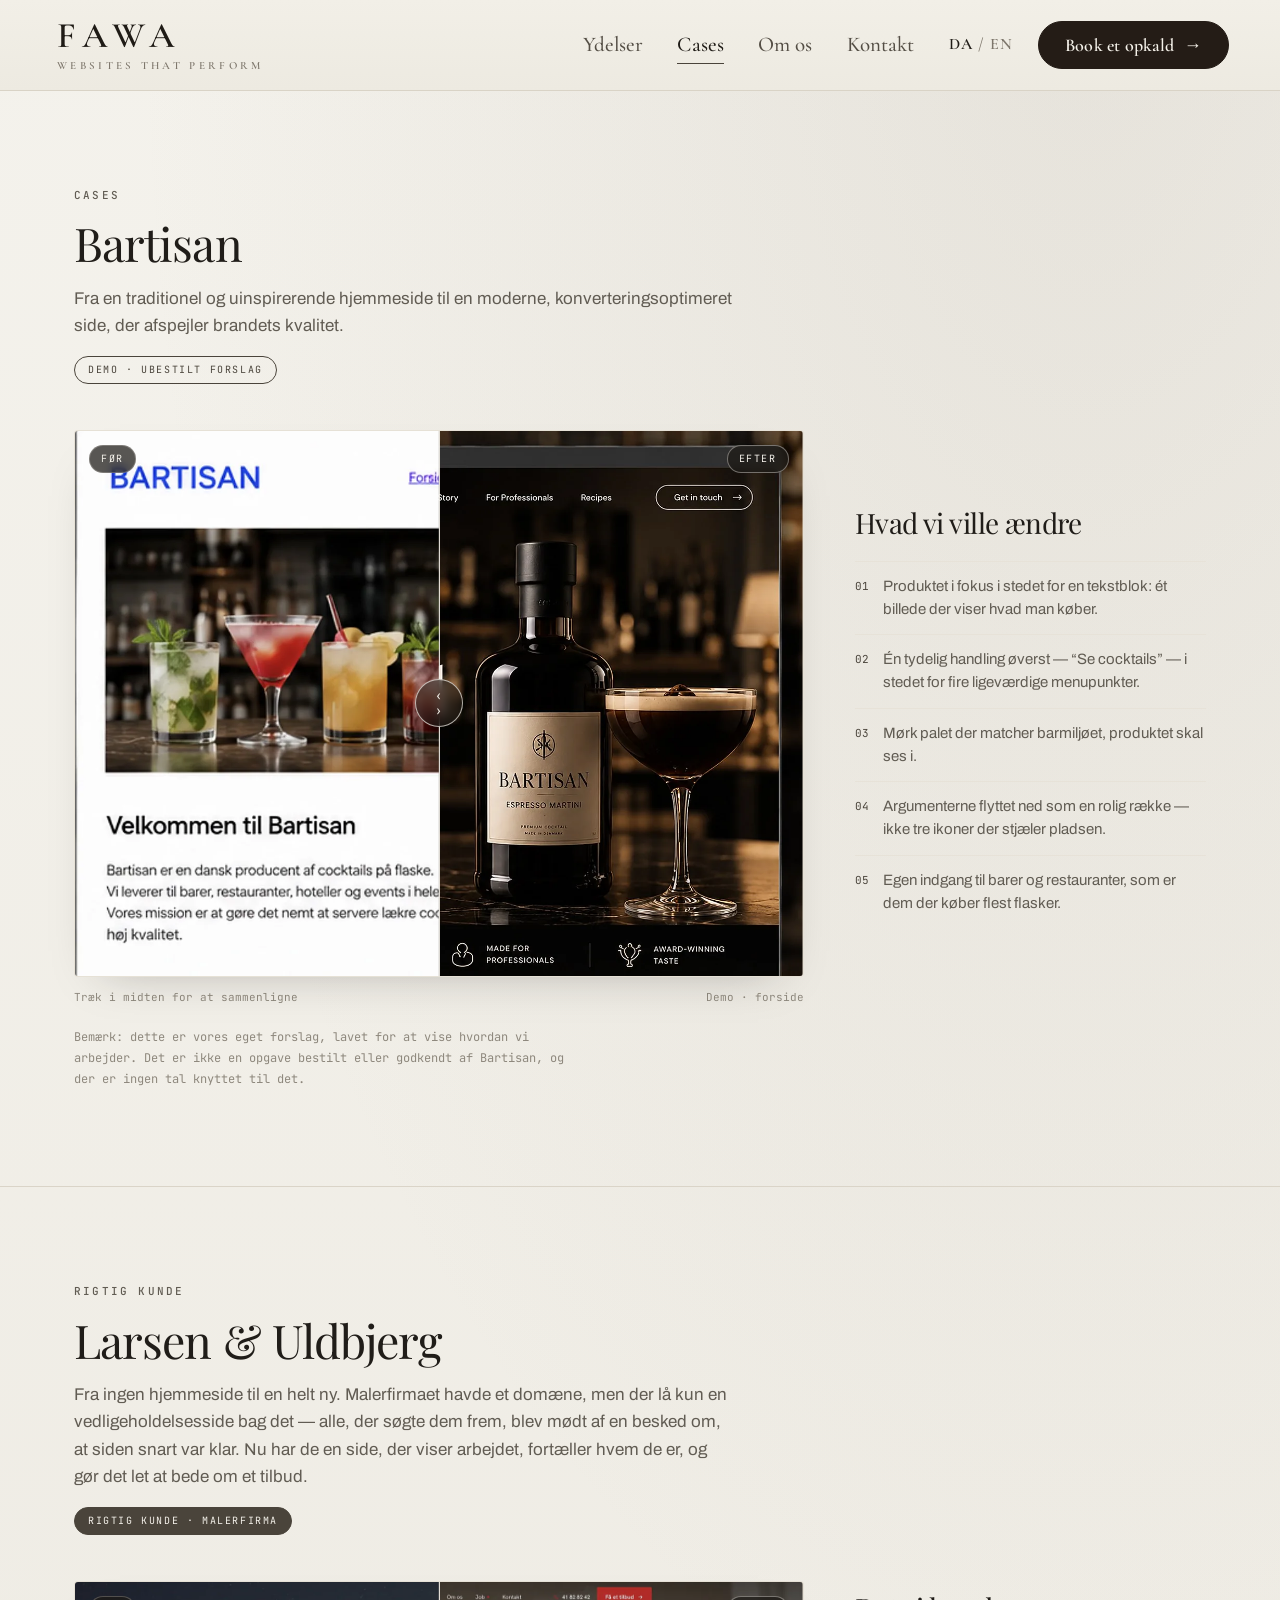
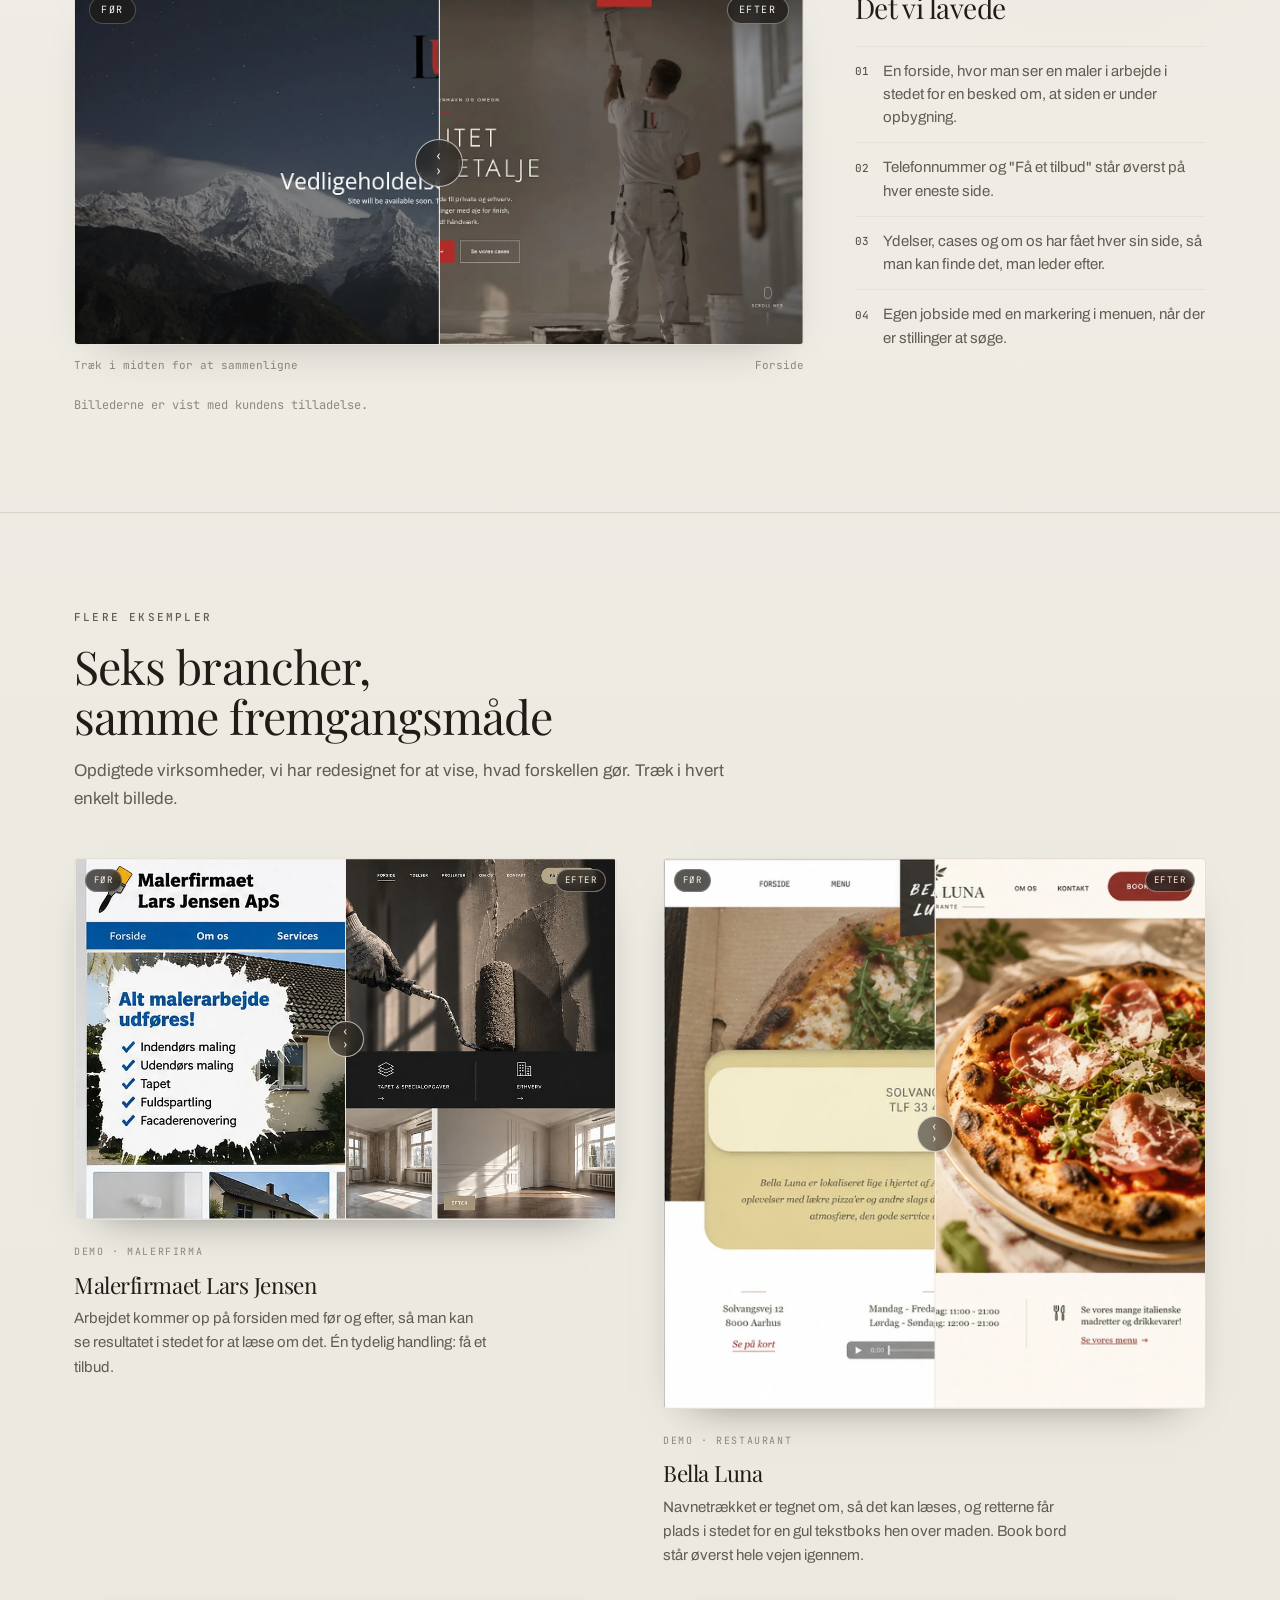
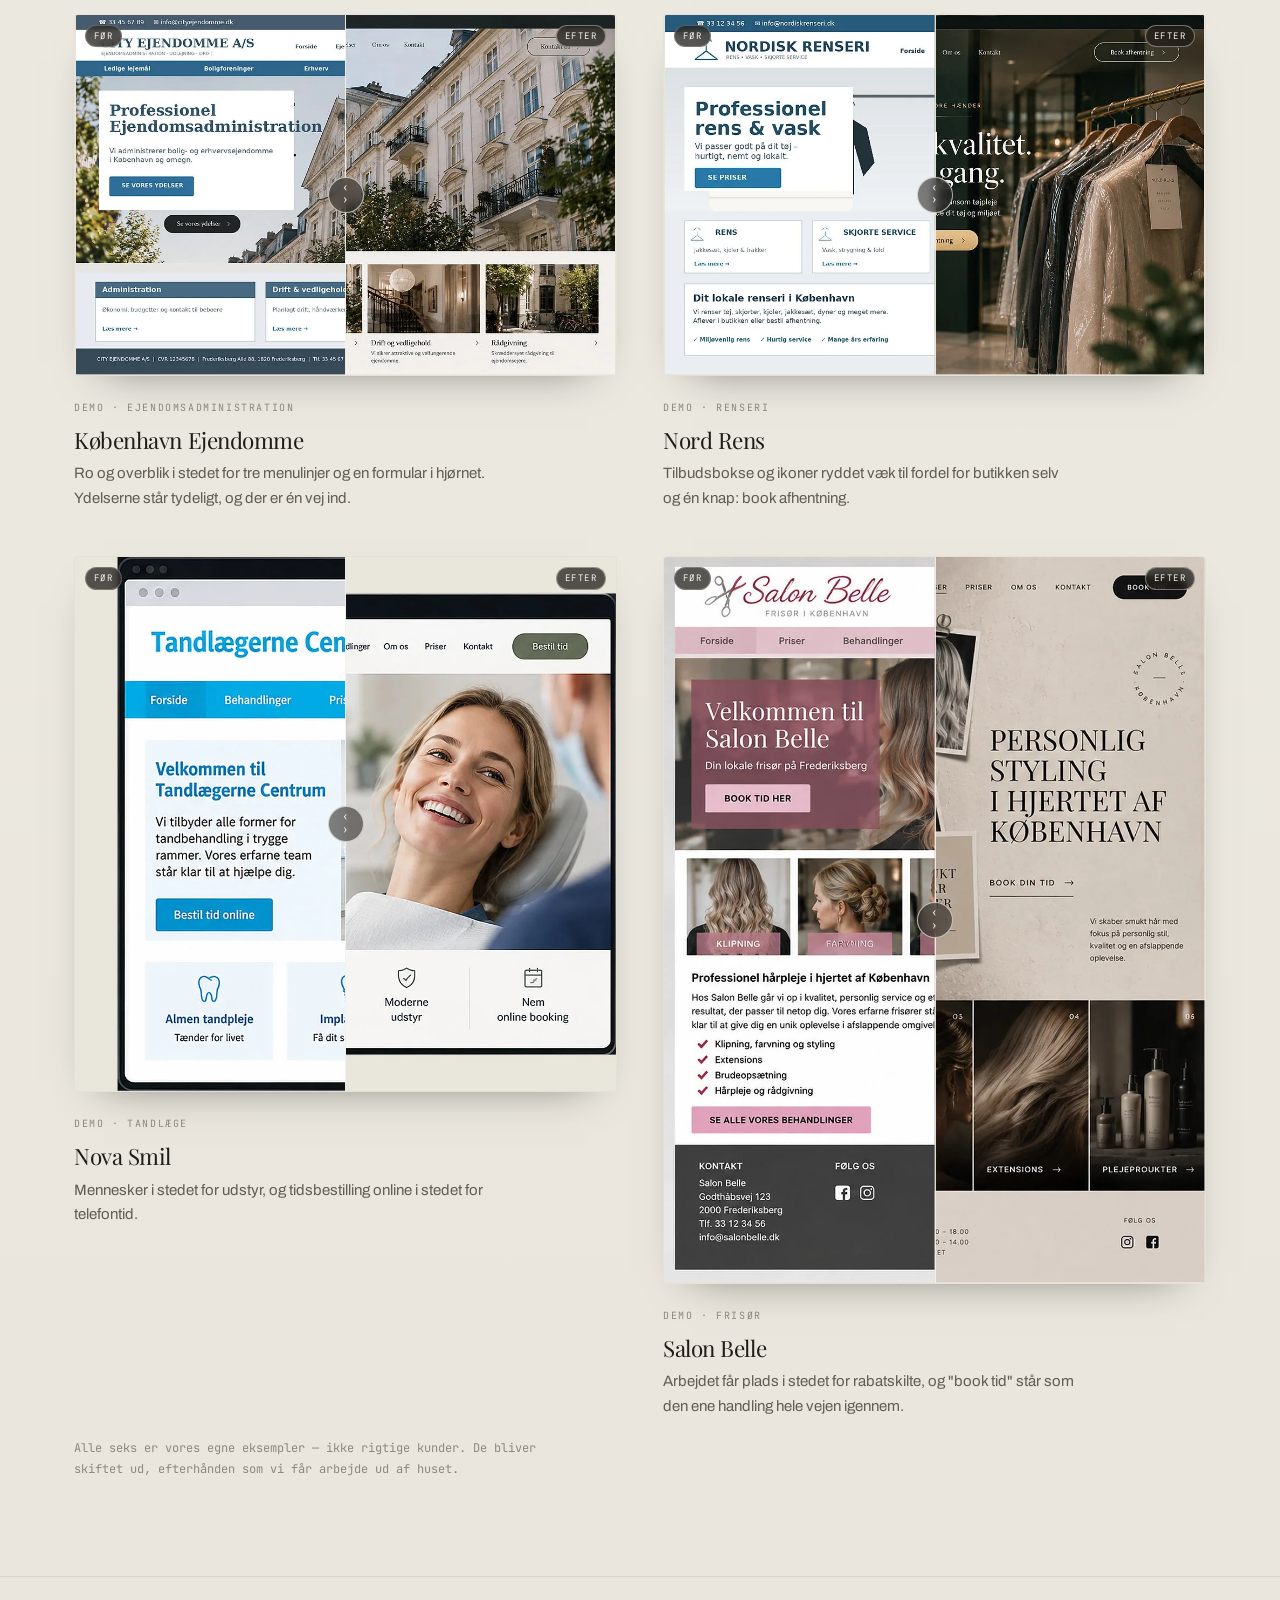
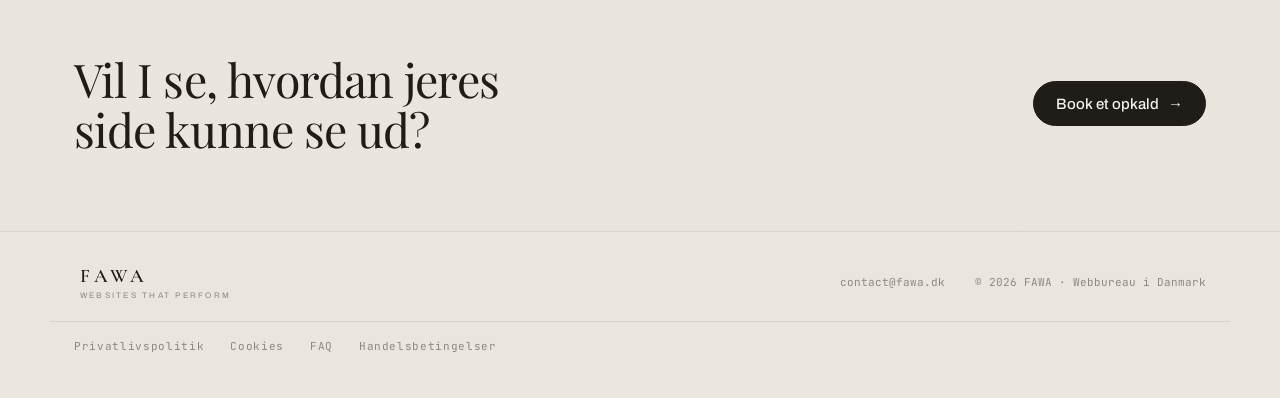
==== cases/index.html @ cb7d5dff "Add files via upload" ====
<!doctype html>
<html lang="da">
<head>
<meta charset="utf-8">
<meta name="viewport" content="width=device-width, initial-scale=1">
<script>
/* Holder soegemaskiner vaek fra alt andet end det rigtige domaene, for eksempel
   GitHubs midlertidige adresse. Slaar sig selv fra paa fawa.dk. */
(function(){
  var h = location.hostname;
  if (h === "fawa.dk" || h === "www.fawa.dk") return;
  var m = document.createElement("meta");
  m.name = "robots";
  m.content = "noindex, nofollow";
  document.head.appendChild(m);
})();
</script>
<title>Cases — FAWA</title>
<meta name="description" content="Før og efter: se hvad en gennemgang gør ved en hjemmeside. Eksempler fra seks brancher, fra forsiden til vejen til kontakt.">
<link rel="canonical" href="https://fawa.dk/cases/">
<meta property="og:type" content="website">
<meta property="og:site_name" content="FAWA">
<meta property="og:locale" content="da_DK">
<meta property="og:locale:alternate" content="en_GB">
<meta property="og:url" content="https://fawa.dk/cases/">
<meta property="og:title" content="Cases — FAWA">
<meta property="og:description" content="Før og efter: se hvad en gennemgang gør ved en hjemmeside. Eksempler fra seks brancher, fra forsiden til vejen til kontakt.">
<meta property="og:image" content="https://fawa.dk/og.jpg">
<meta property="og:image:width" content="1200">
<meta property="og:image:height" content="630">
<meta property="og:image:alt" content="FAWA — hjemmesider der performer">
<meta name="twitter:card" content="summary_large_image">
<meta name="twitter:title" content="Cases — FAWA">
<meta name="twitter:description" content="Før og efter: se hvad en gennemgang gør ved en hjemmeside. Eksempler fra seks brancher, fra forsiden til vejen til kontakt.">
<meta name="twitter:image" content="https://fawa.dk/og.jpg">
<link rel="icon" href="../assets/favicon.svg">
<link rel="preload" as="image" href="../assets/img/hero.webp" fetchpriority="high">
<meta name="theme-color" content="#2E251F">
<link rel="preload" href="../assets/fonts/cormorant-garamond-latin-wght-normal.woff2" as="font" type="font/woff2" crossorigin>
<link rel="preload" href="../assets/fonts/archivo-latin-wght-normal.woff2" as="font" type="font/woff2" crossorigin>
<link rel="stylesheet" href="../assets/fonts.css">
<script>
(function(){
  var h = document.documentElement;
  h.classList.add("fonts-pending");
  function ready(){ h.classList.remove("fonts-pending"); h.classList.add("fonts-ready"); }
  var t = setTimeout(ready, 1500);
  if (document.fonts && document.fonts.ready) {
    document.fonts.ready.then(function(){ clearTimeout(t); ready(); });
  } else { clearTimeout(t); ready(); }
})();
</script>
<style>
/* ============ tokens ============ */
#app{
  --f-display:"Playfair Display",Georgia,"Times New Roman",serif;
  --f-serif:"Bodoni Moda",Didot,"Times New Roman",serif;
  --f-it:"Cormorant Garamond",Georgia,serif;
  --f-ui:"Archivo","Helvetica Neue",Arial,sans-serif;
  --f-mono:"JetBrains Mono",ui-monospace,"SF Mono",Menlo,monospace;
  --maxw:1180px;
  --s0:1.0625rem;
  --s1:1.1875rem;
  --s2:clamp(1.4rem,1.15rem + .8vw,1.75rem);
  --s3:clamp(1.9rem,1.4rem + 2vw,2.9rem);
  --s4:clamp(2.9rem,1.8rem + 5.2vw,5.8rem);
}
#app[data-mode="dark"]{
  --ink:#F8F5F0;
  --ink-2:#C2B8A8;
  --ink-3:#9A9081;
  --line:#4A3E34;
  --line-soft:#372D25;
  --accent:#DED8CB;
  --surface-2:#352A21;
  --btn-bg:#F6F3ED;
  --btn-fg:#26221B;
  --header-bg:#2A211A;
  --shadow:0 34px 80px -44px rgba(0,0,0,.85);
  background:#332A23;
}
#app[data-mode="light"]{
  --ink:#201D19;
  --ink-2:#615C53;
  --ink-3:#8E887D;
  --line:#DAD4C8;
  --line-soft:#E7E2D8;
  --accent:#4A443B;
  --surface-2:#F7F4EE;
  --btn-bg:#201D19;
  --btn-fg:#F4F1EA;
  --header-bg:#F2EFE9;
  --shadow:0 20px 46px -30px rgba(32,29,25,.34);
  background:
    radial-gradient(120% 55% at 85% 0%, rgba(160,150,134,.16), rgba(160,150,134,0) 62%),
    linear-gradient(180deg,#F4F2EC 0%,#EDEAE2 46%,#E9E5DC 100%);
}
/* light island inside the dark front page */
.on-light{
  --ink:#201D19;
  --ink-2:#615C53;
  --ink-3:#8E887D;
  --line:#DAD4C8;
  --line-soft:#E7E2D8;
  --accent:#4A443B;
  --surface-2:#F7F4EE;
  --btn-bg:#201D19;
  --btn-fg:#F4F1EA;
  --shadow:0 20px 46px -30px rgba(32,29,25,.34);
  color:var(--ink);
}

*{box-sizing:border-box}
[hidden]{display:none!important}
body{margin:0;background:#2A211A}
#app{
  color:var(--ink);font-family:var(--f-ui);font-weight:400;font-size:var(--s0);line-height:1.62;
  -webkit-font-smoothing:antialiased;min-height:100vh;
}
h1,h2,h3{font-family:var(--f-display);font-weight:400;line-height:1.08;letter-spacing:-.02em;text-wrap:balance;margin:0}
h4{font-family:var(--f-ui);font-weight:600;margin:0;letter-spacing:-.01em}
p{margin:0}
img{max-width:100%;display:block}
:focus-visible{outline:2px solid var(--accent);outline-offset:3px;border-radius:2px}
.wrap{max-width:var(--maxw);margin-inline:auto;padding-inline:24px}
.eyebrow{font-family:var(--f-mono);font-size:.6875rem;font-weight:500;letter-spacing:.2em;text-transform:uppercase;color:var(--accent)}
.muted{color:var(--ink-2)}

/* ============ header ============ */
header{
  position:sticky;top:0;z-index:60;
  --ink:#1F1B16;--ink-2:#544E45;--ink-3:#7D766B;--line:#D9D3C6;--line-soft:#E4DFD3;--accent:#4A443B;
  --btn-bg:#241C16;--btn-fg:#F4F1E9;
  background:linear-gradient(180deg,#F2EFE7,#EDEAE1);color:var(--ink);
  border-bottom:1px solid var(--line);
}
.hd{display:flex;align-items:center;gap:18px;height:clamp(88px,7vw,112px);max-width:1420px;padding-inline:clamp(24px,4vw,64px)}
.logo{
  display:flex;flex-direction:column;align-items:flex-start;gap:5px;
  margin-right:auto;padding-right:6px;background:none;border:0;color:var(--ink);cursor:pointer;text-align:left;
}
.logo .wm{font-family:var(--f-it);font-weight:600;font-size:2.25rem;letter-spacing:.2em;line-height:1}
header .logo .tg{font-family:var(--f-it);font-weight:600;font-size:.6875rem;letter-spacing:.3em;color:var(--ink-3)}
.logo .tg{font-family:var(--f-ui);font-weight:400;font-size:.5rem;letter-spacing:.28em;text-transform:uppercase;color:var(--ink-3)}
@media (max-width:560px){.logo .wm{font-size:1.25rem;letter-spacing:.28em}.logo .tg{display:none}}
.menu{display:flex;gap:34px;align-items:baseline}
.menu a{text-decoration:none;display:inline-block;line-height:normal}
.menu button,.menu a{
  background:none;border:0;padding:6px 0;cursor:pointer;color:var(--ink-2);
  font-family:var(--f-it);font-size:1.3125rem;font-weight:500;letter-spacing:.005em;
  border-bottom:1px solid transparent;
}
.menu button:hover,.menu a:hover{color:var(--ink)}
.menu button[aria-current="true"],.menu a[aria-current="true"]{color:var(--ink);border-bottom-color:var(--accent)}
.lang{display:flex;align-items:center;font-family:var(--f-it);font-weight:600;font-size:1rem;letter-spacing:.06em;color:var(--ink-3);margin-inline:12px 2px}
.lang button{background:none;border:0;padding:3px 5px;cursor:pointer;color:var(--ink-3);font:inherit;letter-spacing:inherit}
.lang button[aria-pressed="true"]{color:var(--ink)}
.burger{display:none;background:none;border:1px solid var(--line);border-radius:3px;padding:8px 10px;cursor:pointer;color:var(--ink)}
.burger span{display:block;width:16px;height:1px;background:currentColor;margin:3px 0}
@media (max-width:900px){
  .menu{
    display:none;position:absolute;top:100%;left:0;right:0;flex-direction:column;gap:0;
    background:#EFECE4;border-bottom:1px solid var(--line);padding:8px 24px 18px;
  }
  .menu.open{display:flex}
  .menu a{display:block;width:100%}
  .menu button,.menu a{padding:14px 0;border-bottom:1px solid var(--line-soft);text-align:left;font-size:1.375rem}
  .burger{display:block;order:3}
  .hd .btn{display:none}
  .logo{font-size:1.2rem;letter-spacing:.3em}
}

/* ============ buttons ============ */
.btn{
  display:inline-flex;align-items:center;justify-content:center;gap:9px;
  font-family:var(--f-ui);font-size:.9375rem;font-weight:500;
  padding:13px 22px;border-radius:999px;border:1px solid var(--btn-bg);
  background:var(--btn-bg);color:var(--btn-fg);cursor:pointer;
  transition:opacity .18s ease,transform .18s ease;
}
.btn:hover{opacity:.87}
.btn:active{transform:translateY(1px)}
.btn .ar{transition:transform .2s ease}
.btn:hover .ar{transform:translateX(3px)}
.btn-ghost{background:transparent;color:var(--ink);border-color:var(--line)}
.btn-ghost:hover{border-color:var(--ink-3);opacity:1}
.btn-sm{padding:10px 17px;font-size:.8125rem}
header .btn{font-family:var(--f-it);font-weight:600;font-size:1.125rem;letter-spacing:.01em;padding:12px 26px}
.link{
  background:none;border:0;padding:0 0 3px;cursor:pointer;color:var(--ink);
  font-family:var(--f-ui);font-size:.9375rem;font-weight:500;
  display:inline-flex;align-items:center;gap:8px;border-bottom:1px solid var(--accent);
}
.link:hover{color:var(--accent)}

/* ============ pages ============ */
.page{display:none}
.page.active{display:block}
@media (prefers-reduced-motion:no-preference){.page.active{animation:fade .4s ease both}}
@keyframes fade{from{opacity:0;transform:translateY(6px)}to{opacity:1;transform:none}}

.section{padding-block:clamp(56px,7.5vw,100px)}
.section + .section{border-top:1px solid var(--line)}
#page-forside .section + .section{border-top:0}
.sec-head{max-width:660px;margin-bottom:clamp(28px,4vw,46px)}
.sec-head h1,.sec-head h2{font-size:var(--s3);margin-block:14px 16px}
.sec-head p{color:var(--ink-2)}
.sec-head p + p{margin-top:14px}

/* ============ balayage tones (front page) ============ */
.tone-1{background:linear-gradient(180deg,#2E251F 0%,#3A3129 100%)}
.tone-2{background:linear-gradient(180deg,#3A3129 0%,#40362E 100%)}
.tone-3{background:#564A3E;border-top:1px solid #6E6153}
.tone-fade{display:none}
.tone-4{background:#EDEAE2}
.tone-5{background:linear-gradient(180deg,#EDEAE2 0%,#E7E3DA 100%)}

/* ============ hero ============ */
.hero{position:relative;overflow:hidden;padding-block:clamp(56px,8vw,104px) clamp(38px,5vw,60px);min-height:min(86vh,760px);display:flex;align-items:center}
.hero-shot{
  position:absolute;right:0;top:0;bottom:0;width:min(58%,820px);z-index:0;pointer-events:none;
  background-image:none;background-size:cover;background-position:center right;
  -webkit-mask-image:linear-gradient(to right,transparent 0%,#000 46%),linear-gradient(to bottom,#000 62%,transparent 96%);
  -webkit-mask-composite:source-in;
  mask-image:linear-gradient(to right,transparent 0%,#000 46%),linear-gradient(to bottom,#000 62%,transparent 96%);
  mask-composite:intersect;
  animation:shotIn 1.8s cubic-bezier(.22,1,.36,1) .1s both;
}
.hero::after{
  content:"";position:absolute;left:0;right:0;bottom:0;height:34%;z-index:0;pointer-events:none;
  background:linear-gradient(to bottom,rgba(47,37,29,0),rgba(47,37,29,.92) 62%,#2F251D);width:auto;max-width:none;max-height:none;
}
@keyframes shotIn{from{opacity:0;transform:scale(1.05)}to{opacity:1;transform:none}}
@media (max-width:900px){
  .hero-shot{width:100%;opacity:.13;-webkit-mask-image:linear-gradient(to bottom,#000 20%,transparent 88%);mask-image:linear-gradient(to bottom,#000 20%,transparent 88%)}
  .hero{min-height:0}
}
.hero-in{position:relative;z-index:1;width:100%}
.brandmark{
  max-width:min(56%,660px)!important;display:flex;align-items:center;gap:clamp(14px,2.4vw,24px);
  margin-bottom:clamp(30px,4.5vw,52px);flex-wrap:wrap;
}
.bm{
  font-family:var(--f-it);font-weight:600;font-size:clamp(2.8rem,6vw,4.9rem);
  line-height:1;letter-spacing:.2em;padding-right:.2em;color:#FFFDF7;
  text-shadow:0 2px 30px rgba(255,247,230,.12);
}
.bm-rule{flex:1;min-width:40px;height:1px;background:linear-gradient(90deg,rgba(232,222,205,.5),rgba(232,222,205,0))}
.bm-tag{
  font-family:var(--f-ui);font-weight:500;font-size:.6875rem;letter-spacing:.28em;
  text-transform:uppercase;color:var(--ink-3);white-space:nowrap;
}
@media (max-width:900px){
  .brandmark{max-width:100%!important}
}
@media (max-width:700px){
  .bm-rule{display:none}
  .bm-tag{white-space:normal;flex-basis:100%}
  .brandmark{gap:12px}
}
.hero-in > *{max-width:min(52%,620px)}
@media (max-width:900px){.hero-in > *{max-width:100%}}
.hero-foot{
  display:flex!important;max-width:100%!important;align-items:center;justify-content:space-between;gap:28px;flex-wrap:wrap;
  margin-top:clamp(46px,6vw,82px);padding-top:22px;border-top:1px solid var(--line-soft);
}
.scrollhint{display:inline-flex;align-items:center;gap:14px;font-family:var(--f-ui);font-size:.6875rem;letter-spacing:.22em;text-transform:uppercase;color:var(--ink-3)}
.scrollhint i{
  width:34px;height:34px;border:1px solid var(--line);border-radius:50%;display:grid;place-items:center;
  font-style:normal;font-size:.85rem;color:var(--ink-2);
}
@media (prefers-reduced-motion:no-preference){.scrollhint i{animation:nudge 2.6s ease-in-out infinite}}
@keyframes nudge{0%,100%{transform:translateY(0)}50%{transform:translateY(3px)}}
.quote{font-family:var(--f-display);font-style:italic;font-size:.95rem;color:var(--ink-2);border-left:1px solid var(--line);padding-left:20px;max-width:42ch}
@media (max-width:640px){.quote{border-left:0;padding-left:0}}
.hero::before,.hero::after{content:"";position:absolute;pointer-events:none;z-index:0}
.hero::before{
  width:80vw;height:80vw;max-width:980px;max-height:980px;right:-20vw;top:-30vw;
  background:radial-gradient(circle,rgba(255,236,200,.14),rgba(255,236,200,0) 62%);
}
.hero::after{
  width:64vw;height:64vw;max-width:760px;max-height:760px;left:-24vw;bottom:-30vw;
  background:radial-gradient(circle,rgba(255,236,200,.08),rgba(255,236,200,0) 66%);
}
.hero .wrap{position:relative;z-index:1}
.brandmark{display:flex;align-items:center;gap:clamp(14px,3vw,28px);flex-wrap:wrap}
.bm{
  font-family:var(--f-it);font-weight:600;font-size:clamp(3.5rem,12.4vw,8.8rem);
  line-height:1;letter-spacing:.2em;padding-right:.2em;color:#FFFFFF;
}
.bm > span{
  background:none;color:#FFFFFF;-webkit-text-fill-color:#FFFFFF;
}
.bm > span:nth-child(3){margin-left:-.055em}
.logo .wm .kw{font-style:normal;margin-left:-.1em}
.bm-rule{flex:0 0 auto;width:clamp(56px,9vw,150px);height:1px;background:linear-gradient(90deg,rgba(217,210,196,.7),rgba(217,210,196,0))}
.hero .bm{flex:0 0 100%}
.hero .brandmark{row-gap:clamp(10px,1.4vw,18px)}
.hero .tagline{margin:0;font-family:var(--f-ui);font-weight:500;font-size:.6875rem;letter-spacing:.3em;text-transform:uppercase;color:var(--ink-3)}
.hero-grid{display:grid;grid-template-columns:1.25fr .75fr;gap:clamp(30px,6vw,80px);align-items:start}
@media (max-width:900px){.hero-grid{grid-template-columns:1fr;gap:38px;align-items:start}}
.hero h1{text-wrap:normal;font-family:var(--f-it);font-size:clamp(2.7rem,1.8rem + 3.9vw,5.1rem);font-weight:500;line-height:1.02;letter-spacing:-.005em;margin-block:0 26px}
.hero h1 br{display:block}
@media (min-width:700px){.hero h1 .nb{white-space:nowrap}}
.hero-side{margin:0;border-top:1px solid var(--line)}
.hero-side > div{padding-block:15px;border-bottom:1px solid var(--line-soft)}
.hero-side dt{font-family:var(--f-mono);font-size:.625rem;letter-spacing:.18em;text-transform:uppercase;color:var(--ink-3);margin-bottom:6px}
.hero-side dd{margin:0;font-size:.9375rem;color:var(--ink-2)}
.keywords{
  display:flex;flex-wrap:wrap;align-items:center;gap:14px;margin-top:clamp(42px,6vw,74px);
  font-family:var(--f-ui);font-weight:400;font-size:.875rem;color:var(--ink-2);letter-spacing:.01em;
}
.keywords i{font-style:normal;color:var(--ink-3);opacity:.55}
.keywords span:first-child{color:var(--ink);font-weight:500}
.hero h1 i{font-family:inherit;font-style:italic;font-weight:500;color:inherit}
.hero .lede{font-size:1.0625rem;line-height:1.72;color:var(--ink-2)}
.hero-cta{display:flex;flex-wrap:wrap;gap:12px;margin-top:32px}

/* plain-language facts */
.facts{
  display:grid;grid-template-columns:repeat(3,1fr);
  margin-top:clamp(40px,5vw,64px);border-top:1px solid var(--line);
}
.facts > div{padding:26px 26px 4px;border-left:1px solid var(--line);display:flex;flex-direction:column;gap:9px}
.facts > div:first-child{border-left:0;padding-left:0}
.facts h4{font-size:1.15rem}
.facts p{font-size:.9375rem;color:var(--ink-2)}
.facts .k{font-family:var(--f-mono);font-size:.625rem;letter-spacing:.18em;text-transform:uppercase;color:var(--accent)}
@media (max-width:860px){
  .facts{grid-template-columns:1fr}
  .facts > div{border-left:0;border-top:1px solid var(--line-soft);padding:22px 0 0}
  .facts > div:first-child{border-top:0}
}

/* ============ hero med foto ============ */
.hero-photo{min-height:min(92vh,calc(100vw / 1.479));padding-block:clamp(40px,6vw,74px) clamp(30px,4vw,54px);isolation:isolate}
.hero-photo .hero-shot{
  position:absolute;inset:0;width:100%;height:100%;z-index:0;
  background-image:url("../assets/img/hero.webp");
  background-size:cover;background-position:center center;
  -webkit-mask-image:none;mask-image:none;-webkit-mask-composite:source-over;mask-composite:add;
  animation:shotIn 1.9s cubic-bezier(.22,1,.36,1) .05s both;
}
.hero-photo::before,.hero-photo::after{content:"";position:absolute;pointer-events:none;z-index:0;inset:auto;}
.hero-photo::before{
  left:0;top:0;bottom:0;right:0;width:auto;height:auto;max-width:none;max-height:none;
  background:linear-gradient(100deg,rgba(34,26,19,.42) 0%,rgba(34,26,19,.2) 34%,rgba(34,26,19,.04) 58%,rgba(34,26,19,0) 76%);
}
.hero-photo::after{
  display:none;
}
.hero-photo{align-items:stretch}
.hero-photo .hero-in{position:relative;z-index:1;max-width:1420px;padding-inline:clamp(24px,4vw,64px);display:flex;flex-direction:column;flex:1}
.hero-photo .hero-eyebrow{margin-top:clamp(26px,7vh,96px)}
.hero-photo .hero-foot{margin-top:auto;padding-bottom:clamp(2px,1.6vh,22px)}
.hero-photo .hero-in > *{max-width:min(52%,620px)}
@media (max-width:900px){.hero-photo .hero-in > *{max-width:100%}}
.hero-eyebrow{
  margin:0 0 clamp(16px,2vw,24px);font-family:var(--f-ui);font-weight:500;font-size:.6875rem;
  letter-spacing:.34em;text-transform:uppercase;color:rgba(255,252,246,.82);
}
.hero-photo h1{color:#FFFDF8;text-shadow:0 2px 40px rgba(30,23,17,.35)}
.hero-photo .lede{color:rgba(255,252,246,.9);max-width:min(46%,520px)}
@media (max-width:900px){.hero-photo .lede{max-width:100%}}
.hero-photo .btn{--btn-bg:#1E1712;--btn-fg:#F6F2EA;border-color:#1E1712}
.hero-photo .btn-ghost{background:rgba(255,253,248,.06);color:#FFFDF8;border-color:rgba(255,253,248,.55)}
.hero-photo .btn-ghost:hover{border-color:#FFFDF8}
.hero-photo .hero-foot{border-top:0;padding-top:0;align-items:center}
.hero-photo .scrollhint{text-shadow:0 1px 3px rgba(28,21,15,.55),0 2px 22px rgba(28,21,15,.75);color:rgba(255,252,246,.86);flex-direction:row;align-items:center;gap:14px}
.hero-photo .scrollhint i{border-color:rgba(255,252,246,.45);color:rgba(255,252,246,.9)}
.hero-keys{
  text-shadow:0 1px 3px rgba(28,21,15,.55),0 2px 22px rgba(28,21,15,.75);
  margin:0;font-family:var(--f-it);font-weight:500;font-size:clamp(1.05rem,1.6vw,1.375rem);
  letter-spacing:.06em;color:rgba(255,252,246,.92);padding-left:clamp(18px,3vw,38px);
  border-left:1px solid rgba(255,252,246,.4);
}
@media (max-width:760px){
  .hero-photo{min-height:0}
  .hero-photo::before{background:linear-gradient(180deg,rgba(31,24,17,.86) 0%,rgba(31,24,17,.8) 48%,rgba(31,24,17,.84) 100%)}
  .hero-photo .btn-ghost{background:rgba(33,25,18,.42)}
  .hero-photo .hero-shot{background-position:30% 55%}
  .hero-photo .hero-foot{margin-top:40px}
  .hero-photo .hero-eyebrow{margin-top:8px}
  .hero-keys{padding-left:0;border-left:0;border-top:1px solid rgba(255,252,246,.35);padding-top:14px;width:100%}
  .hero-photo .hero-foot{gap:18px}
}

/* ============ intro-sekvens ============ */
@keyframes bmUp{from{opacity:0;transform:translateY(.34em) scale(.985);filter:blur(13px)}to{opacity:1;transform:none;filter:blur(0)}}
@keyframes ruleIn{from{transform:scaleX(0)}to{transform:scaleX(1)}}
@keyframes softIn{from{opacity:0;transform:translateY(16px)}to{opacity:1;transform:none}}
@keyframes wordUp{to{transform:none}}
@keyframes drift{0%,100%{transform:translate3d(0,0,0)}50%{transform:translate3d(-2.5%,2%,0)}}
@keyframes sheen{
  0%{background-position:calc(var(--i) * 33.333%) 50%}
  50%{background-position:calc(var(--i) * 33.333% + 150%) 50%}
  100%{background-position:calc(var(--i) * 33.333%) 50%}
}

.bm > span{display:inline-block;animation:bmUp 1.25s cubic-bezier(.45,.06,.24,1) calc(var(--i) * .17s + .3s) both, sheen 2.2s ease-in-out calc(var(--i) * .12s + 2.3s) 1 both}
.bm-rule{transform-origin:left center;animation:ruleIn 1.2s cubic-bezier(.22,1,.36,1) both;animation-delay:.95s}
.bm-tag{animation:softIn .8s ease both;animation-delay:1.05s}
html.fonts-pending .hero-in{opacity:0}
.hero-in{transition:opacity .25s ease}
html.fonts-ready .hero-eyebrow{animation:softIn .9s ease both;animation-delay:.18s}
html.fonts-ready .hero .lede{animation:softIn .9s ease both;animation-delay:.92s}
html.fonts-ready .hero-cta{animation:softIn .9s ease both;animation-delay:1.08s}
html.fonts-ready .hero-foot{animation:softIn .9s ease both;animation-delay:1.24s}

.hero::before{animation:drift 22s ease-in-out infinite}
.hero::after{animation:drift 28s ease-in-out infinite reverse}

.w{display:inline-block;overflow:hidden;vertical-align:bottom;padding-bottom:.08em;margin-bottom:-.08em}
.w > span{display:inline-block;transform:translateY(118%)}
html.fonts-ready .w > span{animation:wordUp .85s cubic-bezier(.22,1,.36,1) forwards;animation-delay:calc(var(--d) * 1s)}

html.hero-done .w > span,
html.hero-done .hero-eyebrow,
html.hero-done .hero .lede,
html.hero-done .hero-cta,
html.hero-done .hero-foot{animation:none !important;transform:none !important;opacity:1 !important}
html.js-reveal .rv{opacity:0;transform:translateY(20px)}
html.js-reveal .rv.in{opacity:1;transform:none;transition:opacity .9s ease,transform .9s cubic-bezier(.22,1,.36,1);transition-delay:calc(var(--i,0) * .1s)}

@media (prefers-reduced-motion:reduce){
  .bm > span,.bm-rule,.hero .tagline,.facts > div,.hero::before,.hero::after,
  html.fonts-ready .hero-eyebrow,html.fonts-ready .hero .lede,html.fonts-ready .hero-cta,html.fonts-ready .hero-foot{animation:none}
  .bm-rule{transform:scaleX(1)}
  html.fonts-ready .w > span,.w > span{transform:none;animation:none}
  html.js-reveal .rv{opacity:1;transform:none}
}

/* ============ trio ============ */
.trio{
  display:grid;grid-template-columns:repeat(3,1fr);
  max-width:var(--maxw);margin-inline:auto;padding-inline:24px;
  border-block:1px solid var(--line);
}
.trio > div{padding:30px 26px 34px;display:flex;flex-direction:column;gap:12px;border-left:1px solid var(--line)}
.trio > div:first-child{border-left:0;padding-left:0}
.trio h3{font-size:var(--s2)}
.trio p{color:var(--ink-2);font-size:.9875rem}
.trio .n{font-family:var(--f-mono);font-size:.6875rem;color:var(--accent);letter-spacing:.16em}
@media (max-width:860px){
  .trio{grid-template-columns:1fr}
  .trio > div{border-left:0;border-top:1px solid var(--line-soft);padding:26px 0 28px}
  .trio > div:first-child{border-top:0}
}

/* ============ before / after ============ */
.ba{position:relative}
#page-forside .ba{max-width:820px;margin-inline:auto}
.ba-stage{
  position:relative;aspect-ratio:4/3;max-width:100%;overflow:hidden;
  border:1px solid rgba(244,241,234,.14);border-radius:4px;box-shadow:var(--shadow);
  touch-action:pan-y;background:#E3DED3;
}
#app[data-mode="dark"] .ba-stage{background:#3A2F27}
.ba-stage img{position:absolute;inset:0;width:100%;height:100%;object-fit:cover}
.case-card .ba-stage img{object-fit:contain;background:#E9E5DB}
.ba-stage .after-img{clip-path:inset(0 0 0 var(--pos,50%))}
.ba-stage .before-img{clip-path:inset(0 calc(100% - var(--pos,50%)) 0 0)}
.ba-tag{
  position:absolute;top:14px;z-index:3;font-family:var(--f-mono);font-size:.625rem;letter-spacing:.16em;
  text-transform:uppercase;padding:5px 11px;border-radius:999px;
  background:rgba(30,27,23,.74);color:#F4F1EA;border:1px solid rgba(244,241,234,.24);backdrop-filter:blur(4px);
}
.ba-tag.l{left:14px}
.ba-tag.r{right:14px;color:#F4F1EA;border-color:rgba(244,241,234,.4)}
.ba-range{position:absolute;inset:0;width:100%;height:100%;margin:0;opacity:0;cursor:ew-resize;z-index:4;-webkit-appearance:none;appearance:none;background:transparent}
.ba-handle{position:absolute;top:0;bottom:0;left:var(--pos,50%);width:1px;background:rgba(244,241,234,.9);z-index:3;pointer-events:none}
.ba-handle::after{
  content:"";position:absolute;top:50%;left:50%;transform:translate(-50%,-50%);
  width:46px;height:46px;border-radius:50%;background:rgba(30,27,23,.55);
  border:1px solid rgba(244,241,234,.7);backdrop-filter:blur(6px);
}
.ba-handle::before{
  content:"‹ ›";position:absolute;top:50%;left:50%;transform:translate(-50%,-50%);z-index:2;
  font-family:var(--f-ui);font-size:.9rem;color:#F4F1EA;letter-spacing:.06em;line-height:1;
}
.ba-range:focus-visible ~ .ba-handle::after{outline:2px solid var(--accent);outline-offset:3px}
.ba-cap{display:flex;flex-wrap:wrap;justify-content:space-between;gap:10px;margin-top:12px;font-family:var(--f-mono);font-size:.6875rem;color:var(--ink-3)}

.case-split{display:grid;grid-template-columns:1.35fr .65fr;gap:clamp(26px,4vw,52px);align-items:center}
@media (max-width:940px){.case-split{grid-template-columns:1fr}}
.flag{
  display:inline-flex;align-items:center;gap:8px;font-family:var(--f-mono);font-size:.625rem;
  letter-spacing:.16em;text-transform:uppercase;color:var(--accent);
  border:1px solid var(--accent);border-radius:999px;padding:5px 13px;
}
.flag.real{color:#F4F1EA;background:var(--accent);border-color:var(--accent)}
.changes{list-style:none;margin:22px 0 0;padding:0}
.changes li{display:grid;grid-template-columns:auto 1fr;gap:14px;padding-block:13px;border-top:1px solid var(--line-soft);font-size:.9375rem;color:var(--ink-2);line-height:1.55}
.changes .i{font-family:var(--f-mono);font-size:.6875rem;color:var(--accent);padding-top:.3em}

/* ============ pricing ============ */
.tiers{display:grid;grid-template-columns:repeat(3,1fr);gap:18px}
@media (max-width:900px){.tiers{grid-template-columns:1fr}}
.tier{
  background:var(--surface-2);border:1px solid var(--line);border-radius:5px;
  padding:28px 26px 30px;display:flex;flex-direction:column;gap:16px;box-shadow:var(--shadow);
}
.tier.feature{border-color:var(--accent)}
.tier .tag{align-self:flex-start;font-family:var(--f-mono);font-size:.625rem;letter-spacing:.14em;text-transform:uppercase;color:var(--accent);border:1px solid var(--accent);border-radius:999px;padding:3px 11px}
.tier h3{font-size:var(--s2)}
.tier .scope{font-family:var(--f-mono);font-size:.75rem;color:var(--ink-3)}
.price{font-family:var(--f-serif);font-weight:400;font-size:2.5rem;line-height:1;letter-spacing:-.01em;font-variant-numeric:tabular-nums;display:flex;align-items:baseline;gap:9px}
.price span{font-family:var(--f-mono);font-size:.75rem;color:var(--ink-3);letter-spacing:.04em}
.price .pre{text-transform:uppercase;letter-spacing:.14em;font-size:.6875rem}
.price span.num{font-family:inherit;font-size:inherit;color:inherit;letter-spacing:inherit;font-variant-numeric:inherit}
.tier ul{list-style:none;margin:0;padding:0;display:flex;flex-direction:column;gap:10px;font-size:.9375rem;color:var(--ink-2)}
.tier li{display:flex;gap:11px;align-items:flex-start;line-height:1.5}
.tier li::before{content:"";width:5px;height:5px;margin-top:.62em;flex:none;background:var(--accent);border-radius:50%}
.tier .btn{margin-top:auto}
.includes p + p{margin-top:12px}
.tier.wide.klip{margin-top:18px;margin-bottom:0}
.tier.wide .wide-side .klip-price{color:var(--ink);font-size:2.1rem;line-height:1;margin-top:4px;display:flex;align-items:baseline;gap:9px}
.tier.wide .wide-side .klip-price span{color:var(--ink-3);font-family:var(--f-mono);font-size:.75rem;letter-spacing:.04em}
.tier.wide .wide-side .klip-price .pre{text-transform:uppercase;letter-spacing:.14em;font-size:.6875rem}
.tier.wide .wide-side .klip-price span.num{font-family:inherit;font-size:inherit;color:inherit;letter-spacing:inherit}
.tier.wide{display:grid;grid-template-columns:1.3fr .7fr;gap:clamp(20px,3vw,46px);align-items:start;margin-bottom:18px}
.tier.wide > div{display:flex;flex-direction:column;gap:14px}
.tier.wide .wide-side{border-left:1px solid var(--line);padding-left:clamp(18px,2.6vw,34px)}
.tier.wide .wide-side p{color:var(--ink-2);font-size:.9375rem}
.tier.wide .price-note{font-family:var(--f-serif);font-size:1.5rem;color:var(--ink)}
.tier.wide .btn{margin-top:6px;align-self:flex-start}
@media (max-width:820px){.tier.wide{grid-template-columns:1fr}.tier.wide .wide-side{border-left:0;padding-left:0;border-top:1px solid var(--line);padding-top:18px}}
.note{font-family:var(--f-mono);font-size:.75rem;color:var(--ink-3);margin-top:20px;line-height:1.75;max-width:70ch}

/* ============ steps ============ */
.steps{display:grid;grid-template-columns:repeat(4,1fr);border-block:1px solid var(--line)}
.step{padding:26px 24px 30px;display:flex;flex-direction:column;gap:11px;border-left:1px solid var(--line)}
.step:first-child{border-left:0;padding-left:0}
.step .n{font-family:var(--f-mono);font-size:.75rem;color:var(--accent);letter-spacing:.12em}
.step h3{font-size:1.3rem}
.step p{font-size:.9375rem;color:var(--ink-2)}
@media (max-width:940px){
  .steps{grid-template-columns:repeat(2,1fr)}
  .step:nth-child(3){border-left:0;padding-left:0}
  .step:nth-child(n+3){border-top:1px solid var(--line-soft)}
}
@media (max-width:560px){
  .steps{grid-template-columns:1fr}
  .step{border-left:0;padding:24px 0 26px;border-top:1px solid var(--line-soft)}
  .step:first-child{border-top:0}
}

/* ============ mini cards ============ */
.mini{display:grid;grid-template-columns:1fr 1fr;gap:18px;margin-top:26px}
@media (max-width:700px){.mini{grid-template-columns:1fr}}
.mini article{border:1px solid var(--line);border-radius:5px;padding:24px;background:var(--surface-2);display:flex;flex-direction:column;gap:9px;box-shadow:var(--shadow)}
.mini .k{font-family:var(--f-mono);font-size:.6875rem;color:var(--ink-3);letter-spacing:.12em;text-transform:uppercase}
.mini h4{font-size:1.125rem}
.mini p{font-size:.9375rem;color:var(--ink-2)}


/* ---------- demo-cases ---------- */
.cases-grid{display:grid;grid-template-columns:repeat(2,1fr);gap:clamp(30px,3.6vw,52px)}
@media (max-width:820px){.cases-grid{grid-template-columns:1fr}}
.case-card{display:flex;flex-direction:column;gap:16px}
.case-card .ba-stage{box-shadow:0 18px 44px -30px rgba(0,0,0,.6)}
.case-card .ba-tag{top:10px;font-size:.5625rem;padding:3px 8px}
.case-card .ba-tag.l{left:10px}
.case-card .ba-tag.r{right:10px}
.case-card .ba-handle::after{width:34px;height:34px}
.case-card .ba-handle::before{font-size:.8rem}
.case-meta .k{font-family:var(--f-mono);font-size:.625rem;letter-spacing:.16em;text-transform:uppercase;color:var(--ink-3)}
.case-meta h3{font-size:1.4rem;margin-block:9px 9px}
.case-meta p{font-size:.9375rem;color:var(--ink-2);max-width:46ch}
/* ============ people ============ */
.people{display:grid;grid-template-columns:1fr 1fr;gap:clamp(20px,3vw,34px);max-width:620px}
@media (max-width:760px){.people{grid-template-columns:1fr}}
.person{display:block}
.portrait{aspect-ratio:4/5;border:1px solid var(--line);border-radius:5px;background:var(--surface-2);display:grid;place-items:center;overflow:hidden;margin-bottom:18px;box-shadow:var(--shadow)}
.portrait img{width:100%;height:100%;object-fit:cover;display:block}
.portrait span{font-family:var(--f-serif);font-size:1.9rem;letter-spacing:.18em;color:var(--ink-3)}
.avatar{width:64px;height:64px;flex:none;border-radius:50%;border:1px solid var(--line);background:var(--surface-2);color:var(--ink-2);display:grid;place-items:center;font-family:var(--f-serif);font-size:1.15rem;letter-spacing:.08em}
.person h3{font-size:1.35rem}
.person .role{font-family:var(--f-mono);font-size:.6875rem;letter-spacing:.14em;text-transform:uppercase;color:var(--ink-3);margin-block:7px 0}
.person p{font-size:.9375rem;color:var(--ink-2)}
.values{display:grid;grid-template-columns:repeat(3,1fr);border-block:1px solid var(--line);margin-top:32px}
.values > div{padding:26px 24px 28px;display:flex;flex-direction:column;gap:9px;border-left:1px solid var(--line)}
.values > div:first-child{border-left:0;padding-left:0}
.values h4{font-size:1.0625rem}
.values p{font-size:.9375rem;color:var(--ink-2)}
@media (max-width:820px){
  .values{grid-template-columns:1fr}
  .values > div{border-left:0;border-top:1px solid var(--line-soft);padding:24px 0 26px}
  .values > div:first-child{border-top:0}
}

/* ============ contact ============ */
.contact{display:grid;grid-template-columns:.85fr 1.15fr;gap:clamp(28px,4vw,56px);align-items:start}
@media (max-width:900px){.contact{grid-template-columns:1fr}}
.contact-side ul{list-style:none;margin:24px 0 0;padding:0}
.contact-side li{padding-block:13px;border-top:1px solid var(--line-soft);display:flex;gap:14px;font-size:.9375rem;color:var(--ink-2)}
.contact-side li b{font-family:var(--f-mono);font-size:.6875rem;letter-spacing:.12em;text-transform:uppercase;color:var(--ink-3);min-width:84px;padding-top:.3em;font-weight:400}
.contact-side li a{color:inherit;text-decoration:none;border-bottom:1px solid var(--line);transition:border-color .2s,color .2s}
.contact-side li a:hover{color:var(--ink);border-bottom-color:var(--accent)}
.form-err{margin-top:12px;font-size:.875rem;line-height:1.55;color:#8C3B2E;background:#F6E7E2;border:1px solid #E3C7BF;border-radius:3px;padding:12px 14px}
.form-err a{color:inherit;font-weight:500}
#audit-form.sending .btn{opacity:.6;pointer-events:none}
form.audit{background:var(--surface-2);border:1px solid var(--line);border-radius:5px;padding:clamp(22px,3vw,32px);box-shadow:var(--shadow)}
.field{display:flex;flex-direction:column;gap:7px;margin-bottom:16px}
.field label{font-family:var(--f-mono);font-size:.6875rem;letter-spacing:.12em;text-transform:uppercase;color:var(--ink-2)}
.field input,.field textarea{
  font-family:var(--f-ui);font-size:.9375rem;padding:12px 14px;border:1px solid var(--line);
  border-radius:3px;background:#FFFFFF;color:var(--ink);width:100%;
}
.field input::placeholder{color:var(--ink-3)}
.sel{position:relative}
.field select{font-family:var(--f-ui);font-size:.9375rem;padding:12px 38px 12px 14px;border:1px solid var(--line);border-radius:3px;background:#FFFFFF;color:var(--ink);width:100%;appearance:none;-webkit-appearance:none;cursor:pointer}
.sel::after{content:"";position:absolute;right:15px;top:50%;width:7px;height:7px;margin-top:-6px;border-right:1.5px solid var(--ink-2);border-bottom:1.5px solid var(--ink-2);transform:rotate(45deg);pointer-events:none}

.field textarea{resize:vertical;min-height:96px}
.row2{display:grid;grid-template-columns:1fr 1fr;gap:16px}
@media (max-width:540px){.row2{grid-template-columns:1fr}}
.micro{font-family:var(--f-mono);font-size:.6875rem;color:var(--ink-3);margin-top:14px;line-height:1.7}
.done{display:none}
.done h3{font-size:var(--s2);margin-bottom:12px}
.done p{color:var(--ink-2)}
form.audit.sent .fields{display:none}
form.audit.sent .done{display:block}

/* ============ juridiske sider ============ */
.legal{max-width:790px}
.legal h1{font-size:var(--s3);margin-block:16px 18px}
.legal .lede-sm{color:var(--ink-2);font-size:var(--s1);line-height:1.62;max-width:66ch;margin-bottom:22px}
.legal h2{font-family:var(--f-ui);font-weight:600;font-size:1.0625rem;letter-spacing:-.01em;line-height:1.35;margin-block:42px 14px;padding-top:24px;border-top:1px solid var(--line)}
.legal p{color:var(--ink-2);margin-bottom:14px;max-width:72ch}
.legal ul{list-style:none;margin:0 0 18px;padding:0}
.legal ul li{color:var(--ink-2);position:relative;padding-left:20px;margin-bottom:9px;max-width:70ch}
.legal ul li::before{content:"";position:absolute;left:2px;top:.72em;width:5px;height:5px;border-radius:50%;background:var(--accent)}
.legal a{color:var(--ink);text-decoration:underline;text-underline-offset:3px}
.legal .callout{border-left:2px solid var(--accent);padding:2px 0 2px 16px;margin:18px 0 20px;color:var(--ink)}
.legal-meta{display:grid;grid-template-columns:minmax(160px,auto) 1fr;margin:26px 0 8px;border-top:1px solid var(--line)}
.legal-meta dt{font-family:var(--f-mono);font-size:.6875rem;letter-spacing:.12em;text-transform:uppercase;color:var(--ink-3);padding:13px 0;border-bottom:1px solid var(--line)}
.legal-meta dd{margin:0;padding:13px 0;border-bottom:1px solid var(--line);color:var(--ink)}
.legal-note{border:1px solid var(--line);border-radius:3px;padding:12px 14px;margin-bottom:20px;color:var(--ink-2)}
.legal-note:empty{display:none}
.legal-meta + h2{border-top:0;padding-top:0;margin-top:36px}
.ctable-wrap{overflow-x:auto;margin:6px 0 20px;border:1px solid var(--line);border-radius:3px}
.ctable{border-collapse:collapse;width:100%;min-width:620px;font-size:.875rem}
.ctable th{font-family:var(--f-mono);font-size:.625rem;font-weight:500;letter-spacing:.14em;text-transform:uppercase;color:var(--ink-3);text-align:left;padding:12px 14px;border-bottom:1px solid var(--line);white-space:nowrap}
.ctable td{padding:12px 14px;border-bottom:1px solid var(--line);color:var(--ink-2);vertical-align:top}
.ctable tr:last-child td{border-bottom:0}
.ctable td:first-child{color:var(--ink);white-space:nowrap}
.ctable td.mono{font-family:var(--f-mono);font-size:.8125rem;color:var(--ink);white-space:nowrap}

mark.todo{background:#EFE0C4;color:#5A431C;padding:2px 7px;border-radius:2px;font-family:var(--f-mono);font-size:.75rem;letter-spacing:.04em;line-height:1.9;white-space:nowrap}
.legal-foot{margin-top:46px;padding-top:24px;border-top:1px solid var(--line)}
@media (max-width:560px){.legal-meta{grid-template-columns:1fr}.legal-meta dt{padding-bottom:0;border-bottom:0}}

/* ============ faq ============ */
.faq{counter-reset:q}
.faq-group{margin-top:clamp(40px,5vw,64px)}
.faq-num{font-family:var(--f-mono);font-size:.6875rem;letter-spacing:.2em;color:var(--ink-3);margin-bottom:10px}
.faq-group h2{border-top:0;padding-top:0;margin-block:0 8px;font-family:var(--f-display);font-weight:400;font-size:var(--s2);letter-spacing:-.02em}
.faq-sub{color:var(--ink-3);margin-bottom:18px;font-size:.9375rem}
.faq-list{border-top:1px solid var(--line)}
.faq details{border-bottom:1px solid var(--line)}
.faq summary{
  list-style:none;cursor:pointer;display:block;position:relative;
  padding:18px 54px 18px 46px;font-weight:500;color:var(--ink);font-size:1rem;line-height:1.45;
  transition:color .2s ease;
}
.faq summary::-webkit-details-marker{display:none}
.faq summary::before{
  counter-increment:q;content:counter(q,decimal-leading-zero);
  position:absolute;left:0;top:20px;font-family:var(--f-mono);font-size:.6875rem;color:var(--ink-3);letter-spacing:.06em;
}
.faq summary::after{
  content:"";position:absolute;right:16px;top:24px;width:8px;height:8px;
  border-right:1.5px solid var(--ink-3);border-bottom:1.5px solid var(--ink-3);
  transform:rotate(45deg);transition:transform .25s ease,border-color .2s ease;
}
.faq details[open] summary::after{transform:rotate(-135deg);border-color:var(--ink)}
.faq summary:hover{color:var(--accent)}
.faq summary:focus-visible{outline:2px solid var(--accent);outline-offset:3px}
.faq .faq-a{padding:0 54px 20px 46px}
.faq .faq-a p{color:var(--ink-2);margin:0;max-width:68ch}
@media (prefers-reduced-motion:no-preference){.faq details[open] .faq-a{animation:faqIn .32s ease both}}
@keyframes faqIn{from{opacity:0;transform:translateY(-4px)}to{opacity:1;transform:none}}
.faq-cta{margin-top:clamp(44px,5vw,66px);padding:clamp(24px,3vw,34px);border:1px solid var(--line);border-radius:4px;background:rgba(255,255,255,.4)}
.faq-cta h3{font-size:var(--s2);margin-bottom:10px}
.faq-cta p{color:var(--ink-2);margin-bottom:18px;max-width:58ch}
@media (max-width:560px){.faq summary{padding:16px 40px 16px 38px}.faq .faq-a{padding:0 12px 18px 38px}}

/* ============ cta band + footer ============ */
.band{padding-block:clamp(48px,6vw,84px)}
.section + .band{border-top:1px solid var(--line)}
#page-forside .band{border-top:0}
.band-in{display:flex;flex-wrap:wrap;gap:26px;align-items:center;justify-content:space-between}
.band h2{font-size:var(--s3);max-width:18ch}
footer{
  --ink:#201D19;--ink-2:#615C53;--ink-3:#8E887D;--line:#DAD4C8;--accent:#4A443B;
  background:#EAE6DE;color:var(--ink);border-top:1px solid var(--line);padding-block:34px 42px;
}
.foot{display:flex;flex-wrap:wrap;gap:16px 30px;align-items:center}
.foot .logo{margin-right:auto;color:var(--ink)}
.foot .logo .wm{font-size:1.2rem}
.foot small{font-family:var(--f-mono);font-size:.6875rem;color:var(--ink-3)}
.foot-links{display:flex;flex-wrap:wrap;gap:10px 26px;margin-top:20px;padding-top:16px;border-top:1px solid var(--line)}
.foot-links a{font-family:var(--f-mono);font-size:.6875rem;letter-spacing:.06em;color:var(--ink-3);text-decoration:none}
.foot-links a:hover{color:var(--ink);text-decoration:underline;text-underline-offset:3px}

</style>
<script>window.__PAGE__="cases";window.__META__={"forside": {"da": ["FAWA — Hjemmesider der performer", "FAWA optimerer eksisterende hjemmesider, så de bliver hurtigere, tydeligere og konverterer bedre. Design, struktur og tekst med udgangspunkt i, hvad der skaber kunder."], "en": ["FAWA — Websites that perform", "FAWA optimises existing websites so they load faster, read clearer and convert better. Design, structure and copy built around what actually brings in customers."]}, "ydelser": {"da": ["Ydelser og priser — FAWA", "Fast pris, aftalt inden vi går i gang. Vi optimerer den hjemmeside, I har — prisen afhænger alene af, hvor mange sider siden har. Fra 4.995 kr."], "en": ["Services and prices — FAWA", "A fixed price, agreed before we start. We optimise the website you already have — the price depends only on how many pages it has. From 4,995 DKK."]}, "cases": {"da": ["Cases — FAWA", "Før og efter: se hvad en gennemgang gør ved en hjemmeside. Eksempler fra seks brancher, fra forsiden til vejen til kontakt."], "en": ["Cases — FAWA", "Before and after: see what a review does to a website. Examples from six industries, from the front page to the path to contact."]}, "om": {"da": ["Om FAWA — to faste ansigter fra start til levering", "FAWA er et dansk webbureau drevet af Melissa og Sofia. Ingen projektledere eller underleverandører — I taler med de samme to mennesker hele vejen."], "en": ["About FAWA — two people, start to delivery", "FAWA is a Danish web studio run by Melissa and Sofia. No project managers or subcontractors — you talk to the same two people throughout."]}, "kontakt": {"da": ["Kontakt FAWA", "Skriv til os, så finder vi et tidspunkt til et kort opkald. Vi kigger på jeres side inden, så vi har noget konkret at tale om — og I forpligter jer ikke til noget."], "en": ["Contact FAWA", "Write to us and we'll find a time for a short call. We look at your site beforehand, so we have something concrete to talk about — and you commit to nothing."]}, "privatliv": {"da": ["Privatlivspolitik — FAWA", "Sådan indsamler, bruger, opbevarer og beskytter FAWA personoplysninger på fawa.dk."], "en": ["Privacy policy — FAWA", "How FAWA collects, uses, stores and protects personal data on fawa.dk."]}, "cookies": {"da": ["Cookiepolitik — FAWA", "fawa.dk sætter ingen cookies og bruger hverken statistik eller markedsføring. Se den fulde oversigt over lagring på siden."], "en": ["Cookie policy — FAWA", "fawa.dk sets no cookies and uses neither analytics nor marketing. See the full overview of storage on the site."]}, "faq": {"da": ["Ofte stillede spørgsmål — FAWA", "Svar på de spørgsmål, virksomheder typisk har om optimering og redesign af deres eksisterende hjemmeside."], "en": ["Frequently asked questions — FAWA", "Answers to the questions companies usually have about optimising and redesigning an existing website."]}, "vilkaar": {"da": ["Handelsbetingelser — FAWA", "FAWAs handelsbetingelser for erhvervskunder om optimering og redesign af eksisterende hjemmesider."], "en": ["Terms of business — FAWA", "FAWA's terms of business for business customers on optimising and redesigning existing websites."]}};</script>
</head>
<body>
<div id="app" data-mode="dark">

<header>
  <div class="wrap hd">
    <button class="logo" data-go="forside" aria-label="FAWA — forside"><span class="wm">FA<i class="kw">W</i>A</span><span class="tg" data-i18n="brand.tag">Websites that perform</span></button>
    <nav class="menu" id="menu">
      <a href="../ydelser/" data-go="ydelser" data-i18n="n.services">Ydelser</a>
      <a href="../cases/" data-go="cases" data-i18n="n.cases">Cases</a>
      <a href="../om/" data-go="om" data-i18n="n.about">Om os</a>
      <a href="../kontakt/" data-go="kontakt" data-i18n="n.contact">Kontakt</a>
    </nav>
    <div class="lang">
      <button id="lang-da" type="button" aria-pressed="true">DA</button>/<button id="lang-en" type="button" aria-pressed="false">EN</button>
    </div>
    <button class="btn btn-sm" data-go="kontakt"><span data-i18n="cta.free">Book et opkald</span> <span class="ar">→</span></button>
    <button class="burger" id="burger" aria-label="Menu" aria-expanded="false"><span></span><span></span><span></span></button>
  </div>
</header>

<main>

<!-- ============================ FORSIDE ============================ -->
<div class="page active" id="page-forside">

  <section class="hero tone-1 hero-photo">
    <div class="hero-shot" aria-hidden="true"></div>
    <div class="wrap hero-in">
      <p class="hero-eyebrow" data-i18n="brand.tag">Websites that perform</p>
      <h1 data-i18n="h.h1">Hjemmesider<br><span class="nb">der <i>performer</i></span></h1>
      <p class="lede" data-i18n="h.lede">Vi hjælper virksomheder med at optimere deres hjemmesider og omsætte besøgende til kunder — gennem skarpere budskaber, kompromisløst design og en tydelig vej til kontakt.</p>
      <div class="hero-cta">
        <button class="btn" data-go="kontakt"><span data-i18n="cta.free">Book et opkald</span> <span class="ar">→</span></button>
        <button class="btn btn-ghost" data-go="cases" data-i18n="h.seecases">Se vores arbejde</button>
      </div>
      <div class="hero-foot">
        <span class="scrollhint"><i>↓</i> <span data-i18n="h.scroll">Scroll for at udforske</span></span>
        <p class="hero-keys" data-i18n="h.tagline">Strategi · Design · Optimering</p>
      </div>
    </div>
  </section>

  <section class="section tone-2">
    <div class="wrap sec-head rv">
      <p class="eyebrow" data-i18n="h.o.eyebrow">Det vi laver</p>
      <h2 data-i18n="h.o.h2">Tre måder at arbejde sammen på</h2>
    </div>
    <div class="trio">
      <div class="rv">
        <span class="n">01</span>
        <h3 data-i18n="h.o1h">Optimering af jeres side</h3>
        <p data-i18n="h.o1p">Det vi oftest laver: vi tager den side, I har, og gør den bedre. Tydeligere budskab, færre benspænd, hurtigere på mobil.</p>
        <p><button class="link" data-go="ydelser"><span data-i18n="h.o.link">Se priser</span> <span class="ar">→</span></button></p>
      </div>
      <div class="rv">
        <span class="n">02</span>
        <h3 data-i18n="h.o2h">Ny hjemmeside</h3>
        <p data-i18n="h.o2p">Skal der bygges nyt, gør vi det — men kun hvis det er dét, der flytter mest for jer.</p>
        <p><button class="link" data-go="ydelser"><span data-i18n="h.o.link">Se priser</span> <span class="ar">→</span></button></p>
      </div>
      <div class="rv">
        <span class="n">03</span>
        <h3 data-i18n="h.o3h">Ekstra justeringer</h3>
        <p data-i18n="h.o3p">Efter levering kan I tilkøbe ekstra justeringer, hvis der er noget, I gerne vil have ændret eller med på siden.</p>
        <p><button class="link" data-go="ydelser"><span data-i18n="h.o.link">Se priser</span> <span class="ar">→</span></button></p>
      </div>
    </div>
  </section>

  <section class="section tone-3">
    <div class="wrap">
      <div class="sec-head rv">
        <span class="flag" data-i18n="c.flag">Demo</span>
        <h2 style="margin-top:16px" data-i18n="h.c.h2">Bartisan — samme brand, ny hjemmeside</h2>
        <p data-i18n="h.c.p">En demo, vi selv har lavet for at vise metoden. Træk i midten og se forskellen.</p>
      </div>
      <div class="ba rv" data-ba>
        <div class="ba-stage" style="--pos:50%">
          <img class="after-img" decoding="async" loading="lazy" src="../assets/img/bartisan-efter.webp" alt="Forslag til ny forside for Bartisan: mørkt, billedbåret design med produktet i fokus og én tydelig handling">
          <img class="before-img" decoding="async" loading="lazy" src="../assets/img/bartisan-foer.webp" alt="Bartisans nuværende forside: lys, tekstbaseret, med blå links og uden tydelig handling">
          <span class="ba-tag l" data-i18n="c.before">Før</span>
          <span class="ba-tag r" data-i18n="c.after">Efter</span>
          <input class="ba-range" type="range" min="0" max="100" value="50" aria-label="Træk for at sammenligne før og efter">
          <span class="ba-handle" aria-hidden="true"></span>
        </div>
        <div class="ba-cap">
          <span data-i18n="c.drag">Træk i midten for at sammenligne</span>
          <span data-i18n="c.cap">Demo · forside</span>
        </div>
        <p style="margin-top:26px;text-align:center"><button class="link" data-go="cases"><span data-i18n="h.c.link">Se hele casen</span> <span class="ar">→</span></button></p>
      </div>
    </div>
  </section>

  <div class="tone-fade" aria-hidden="true"></div>

  <section class="section tone-4 on-light">
    <div class="wrap sec-head rv">
      <p class="eyebrow" data-i18n="p.eyebrow">Sådan foregår det</p>
      <h2 data-i18n="p.h2">Fire skridt, i den rækkefølge</h2>
      <p data-i18n="p.p">I ved hele vejen hvad der sker, hvad det koster, og hvornår I hører fra os igen.</p>
    </div>
    <div class="wrap">
      <div class="steps">
        <div class="step rv"><span class="n">01</span><h3 data-i18n="p.1h">Vi ringer sammen</h3><p data-i18n="p.1p">Vi laver en gennemgang af jeres side og ringer jer op, så vi kan tale den igennem sammen. Uforpligtende.</p></div>
        <div class="step rv"><span class="n">02</span><h3 data-i18n="p.2h">Møde og forslag</h3><p data-i18n="p.2p">Til mødet har vi lavet en grundig gennemgang af siden, med konkrete forslag, fast pris og deadline.</p></div>
        <div class="step rv"><span class="n">03</span><h3 data-i18n="p.3h">Udførelse</h3><p data-i18n="p.3p">Vi bygger. I får et link at følge med på undervejs, og vi lytter løbende til jeres input — har I ønsker eller noget, der også skal med på siden, tager vi det med, mens vi er i gang.</p></div>
        <div class="step rv"><span class="n">04</span><h3 data-i18n="p.4h">Efter levering</h3><p data-i18n="p.4p">I kan tilkøbe mulighed for ekstra justeringer, hvis I senere får ønsker til noget, der skal ændres eller med på siden.</p></div>
      </div>
    </div>
  </section>

  <section class="band tone-5 on-light">
    <div class="wrap band-in">
      <h2 data-i18n="band.h">Skal vi kigge på jeres side sammen?</h2>
      <button class="btn" data-go="kontakt"><span data-i18n="cta.free">Book et opkald</span> <span class="ar">→</span></button>
    </div>
  </section>
</div>

<!-- ============================ YDELSER ============================ -->
<div class="page" id="page-ydelser">
  <section class="section">
    <div class="wrap">
      <div class="sec-head">
        <p class="eyebrow" data-i18n="y.eyebrow">Ydelser og priser</p>
        <h1 data-i18n="y.h2">Fast pris, aftalt inden vi går i gang</h1>
        <p data-i18n="y.p">Vi optimerer den hjemmeside, I har. Prisen afhænger alene af, hvor mange sider siden har, og den aftales inden vi går i gang — ikke en timepris der vokser undervejs.</p>
      </div>
      <div class="tier feature wide includes">
        <div>
          <span class="tag" data-i18n="y.inctag">Det samme i alle pakker</span>
          <h3 data-i18n="y.inch">En fuld gennemgang af jeres nuværende hjemmeside</h3>
          <p data-i18n="y.incp1">Vi går hele siden igennem og bygger den om, så den er til at forstå og handle på. Layout og opbygning, alle tekster, skrifttyper, farver, billeder, knapper og rækkefølgen på siderne — det hele bliver gennemgået og rettet, ikke kun forsiden.</p>
          <p data-i18n="y.incp2">Pakkerne indeholder præcis det samme arbejde. Det eneste, der adskiller dem, er hvor mange sider jeres hjemmeside har.</p>
        </div>
        <div class="wide-side">
          <p class="price-note" data-i18n="y.incprice">Kun optimering</p>
          <p data-i18n="y.incp3">Vi arbejder på den hjemmeside, I har i forvejen. Domæne, hosting og andre abonnementer er ikke en del af det, vi leverer — de bliver, hvor de er.</p>
          <button class="btn" data-go="kontakt"><span data-i18n="cta.free">Book et opkald</span> <span class="ar">→</span></button>
        </div>
      </div>

      <div class="tiers">
        <div class="tier">
          <h3 data-i18n="y.t1h">Mindre hjemmeside</h3>
          <p class="scope" data-i18n="y.t1s">Op til 4 sider</p>
          <p class="price"><span class="pre" data-i18n="y.from">Fra</span> <span class="num" data-i18n="y.n1">4.995</span> <span data-i18n="y.cur">kr.</span></p>
          <button class="btn btn-ghost" data-go="kontakt" data-i18n="y.btn">Få et tilbud</button>
        </div>
        <div class="tier">
          <h3 data-i18n="y.t2h">Standard hjemmeside</h3>
          <p class="scope" data-i18n="y.t2s">5–9 sider</p>
          <p class="price"><span class="pre" data-i18n="y.from">Fra</span> <span class="num" data-i18n="y.n2">7.495</span> <span data-i18n="y.cur">kr.</span></p>
          <button class="btn" data-go="kontakt" data-i18n="y.btn">Få et tilbud</button>
        </div>
        <div class="tier">
          <h3 data-i18n="y.t3h">Stor hjemmeside</h3>
          <p class="scope" data-i18n="y.t3s">10+ sider</p>
          <p class="price"><span class="pre" data-i18n="y.from">Fra</span> <span class="num" data-i18n="y.n3">9.995</span> <span data-i18n="y.cur">kr.</span></p>
          <button class="btn btn-ghost" data-go="kontakt" data-i18n="y.btn">Få et tilbud</button>
        </div>
      </div>

      <div class="tier feature wide klip">
        <div>
          <span class="tag" data-i18n="y.kliptag">Tilkøb</span>
          <h3 data-i18n="y.kliph">Klippekort til ændringer</h3>
          <p data-i18n="y.klipp">Fem ændringer på jeres side, som I bruger, når I har brug for dem. Skriv til os, når noget skal rettes — en ny tekst, et nyt billede, en pris der er ændret — så trækker vi én fra kortet. Kortet udløber ikke.</p>
        </div>
        <div class="wide-side">
          <p class="price-note" data-i18n="y.klipcount">5 ændringer</p>
          <p class="price klip-price"><span class="pre" data-i18n="y.klipfrom">Samlet</span> <span class="num" data-i18n="y.n4">1.495</span> <span data-i18n="y.cur">kr.</span></p>
          <button class="btn btn-ghost" data-go="kontakt" data-i18n="y.btn">Få et tilbud</button>
        </div>
      </div>
      <p class="note" data-i18n="y.note">Alle priser er ekskl. moms. Den endelige pris aftales, når vi har været siden igennem, så I ved præcis hvad den lyder på, inden vi går i gang. Ekstra justeringer efter levering kan tilkøbes og indgår ikke i priserne.</p>
    </div>
  </section>

  <section class="section">
    <div class="wrap sec-head">
      <p class="eyebrow" data-i18n="y.f.eyebrow">Det vi hjælper med</p>
      <h2 data-i18n="y.f.h2">Hvad en gennemgang gør ved jeres side</h2>
      <p data-i18n="y.f.p">Vi arbejder på tre ting, hver gang vi tager fat i en hjemmeside — udtrykket, budskabet og vejen til at tage kontakt.</p>
    </div>
    <div class="trio">
      <div><span class="n">01</span><h3 data-i18n="y.f1h">Et skarpere udtryk</h3><p data-i18n="y.f1p">Vi opdaterer design, farver, skrifttyper og billeder, så siden er behagelig at se på og signalerer den kvalitet, I leverer.</p></div>
      <div><span class="n">02</span><h3 data-i18n="y.f2h">Et tydeligt budskab</h3><p data-i18n="y.f2p">Vi sætter teksten op, så det står klart, hvad I sælger, hvem det er til, og hvorfor man skal vælge jer — uden at man skal lede efter det.</p></div>
      <div><span class="n">03</span><h3 data-i18n="y.f3h">En kortere vej til kontakt</h3><p data-i18n="y.f3p">Vi rydder op i opbygning, knapper og formularer — også på mobil — så de besøgende nemt finder frem til jer, når de er klar.</p></div>
    </div>
  </section>

  <section class="band">
    <div class="wrap band-in">
      <h2 data-i18n="band.h">Skal vi kigge på jeres side sammen?</h2>
      <button class="btn" data-go="kontakt"><span data-i18n="cta.free">Book et opkald</span> <span class="ar">→</span></button>
    </div>
  </section>
</div>

<!-- ============================ CASES ============================ -->
<div class="page" id="page-cases">
  <section class="section">
    <div class="wrap">
      <div class="sec-head">
        <p class="eyebrow" data-i18n="c.eyebrow">Cases</p>
        <h1 data-i18n="c.h2">Bartisan</h1>
        <p data-i18n="c.p">Fra en traditionel og uinspirerende hjemmeside til en moderne, konverteringsoptimeret side, der afspejler brandets kvalitet.</p>
        <p style="margin-top:14px"><span class="flag" data-i18n="c.flagfull">Demo · ubestilt forslag</span></p>
      </div>

      <div class="case-split">
        <div class="ba" data-ba>
          <div class="ba-stage" style="--pos:50%">
            <img class="after-img" decoding="async" loading="lazy" src="../assets/img/bartisan-efter.webp" alt="Forslag til ny forside for Bartisan: mørkt, billedbåret design med produktet i fokus og én tydelig handling">
            <img class="before-img" decoding="async" loading="lazy" src="../assets/img/bartisan-foer.webp" alt="Bartisans nuværende forside: lys, tekstbaseret, med blå links og uden tydelig handling">
            <span class="ba-tag l" data-i18n="c.before">Før</span>
            <span class="ba-tag r" data-i18n="c.after">Efter</span>
            <input class="ba-range" type="range" min="0" max="100" value="50" aria-label="Træk for at sammenligne før og efter">
            <span class="ba-handle" aria-hidden="true"></span>
          </div>
          <div class="ba-cap">
            <span data-i18n="c.drag">Træk i midten for at sammenligne</span>
            <span data-i18n="c.cap">Demo · forside</span>
          </div>
        </div>
        <div>
          <h3 style="font-size:var(--s2)" data-i18n="c.sideh">Hvad vi ville ændre</h3>
          <ul class="changes">
            <li><span class="i">01</span><span data-i18n="c.c1">Produktet i fokus i stedet for en tekstblok: ét billede der viser hvad man køber.</span></li>
            <li><span class="i">02</span><span data-i18n="c.c2">Én tydelig handling øverst — “Se cocktails” — i stedet for fire ligeværdige menupunkter.</span></li>
            <li><span class="i">03</span><span data-i18n="c.c3">Mørk palet der matcher barmiljøet, produktet skal ses i.</span></li>
            <li><span class="i">04</span><span data-i18n="c.c4">Argumenterne flyttet ned som en rolig række — ikke tre ikoner der stjæler pladsen.</span></li>
            <li><span class="i">05</span><span data-i18n="c.c5">Egen indgang til barer og restauranter, som er dem der køber flest flasker.</span></li>
          </ul>
        </div>
      </div>

      <p class="note" data-i18n="c.disclaimer">Bemærk: dette er vores eget forslag, lavet for at vise hvordan vi arbejder. Det er ikke en opgave bestilt eller godkendt af Bartisan, og der er ingen tal knyttet til det.</p>
    </div>
  </section>

  <section class="section">
  <div class="wrap">
    <div class="sec-head rv">
      <p class="eyebrow" data-i18n="lu.eyebrow">Rigtig kunde</p>
      <h2 data-i18n="lu.h2">Larsen &amp; Uldbjerg</h2>
      <p data-i18n="lu.p">Fra ingen hjemmeside til en helt ny. Malerfirmaet havde et domæne, men der lå kun en vedligeholdelsesside bag det — alle, der søgte dem frem, blev mødt af en besked om, at siden snart var klar. Nu har de en side, der viser arbejdet, fortæller hvem de er, og gør det let at bede om et tilbud.</p>
      <p style="margin-top:14px"><span class="flag real" data-i18n="lu.flag">Rigtig kunde · malerfirma</span></p>
    </div>
    <div class="case-split">
      <div class="ba rv" data-ba>
        <div class="ba-stage" style="--pos:50%;aspect-ratio:1600/799">
          <img class="after-img" decoding="async" loading="lazy" src="../assets/img/lu-efter.webp" alt="Larsen &amp; Uldbjergs nye forside: maler i arbejde i fuld bredde, telefonnummer og tilbudsknap øverst">
          <img class="before-img" decoding="async" loading="lazy" src="../assets/img/lu-foer.webp" alt="Larsen &amp; Uldbjerg før: en vedligeholdelsesside med beskeden om at siden snart er klar">
          <span class="ba-tag l" data-i18n="c.before">Før</span>
          <span class="ba-tag r" data-i18n="c.after">Efter</span>
          <input class="ba-range" type="range" min="0" max="100" value="50" aria-label="Træk for at sammenligne før og efter">
          <span class="ba-handle" aria-hidden="true"></span>
        </div>
        <div class="ba-cap">
          <span data-i18n="c.drag">Træk i midten for at sammenligne</span>
          <span data-i18n="lu.cap">Forside</span>
        </div>
      </div>
      <div>
        <h3 style="font-size:var(--s2)" data-i18n="lu.sideh">Det vi lavede</h3>
        <ul class="changes">
          <li><span class="i">01</span><span data-i18n="lu.c1">En forside, hvor man ser en maler i arbejde i stedet for en besked om, at siden er under opbygning.</span></li>
          <li><span class="i">02</span><span data-i18n="lu.c2">Telefonnummer og "Få et tilbud" står øverst på hver eneste side.</span></li>
          <li><span class="i">03</span><span data-i18n="lu.c3">Ydelser, cases og om os har fået hver sin side, så man kan finde det, man leder efter.</span></li>
          <li><span class="i">04</span><span data-i18n="lu.c4">Egen jobside med en markering i menuen, når der er stillinger at søge.</span></li>
        </ul>
      </div>
    </div>
    <p class="note" data-i18n="lu.note">Billederne er vist med kundens tilladelse.</p>
  </div>
</section>

<section class="section">
    <div class="wrap">
      <div class="sec-head rv">
        <p class="eyebrow" data-i18n="cd.eyebrow">Flere eksempler</p>
        <h2 data-i18n="cd.h2">Seks brancher, samme fremgangsmåde</h2>
        <p data-i18n="cd.p">Opdigtede virksomheder, vi har redesignet for at vise, hvad forskellen gør. Træk i hvert enkelt billede.</p>
      </div>
      <div class="cases-grid">
        <article class="case-card rv" style="--i:0">
          <div class="ba" data-ba>
            <div class="ba-stage" style="--pos:50%;aspect-ratio:1000/667">
              <img class="after-img" decoding="async" src="../assets/img/maler-efter.webp" alt="Malerfirmaet Lars Jensen efter redesign: arbejdet på forsiden med før og efter" loading="lazy">
              <img class="before-img" decoding="async" src="../assets/img/maler-foer.webp" alt="Malerfirmaet Lars Jensen før redesign" loading="lazy">
              <span class="ba-tag l" data-i18n="c.before">Før</span>
              <span class="ba-tag r" data-i18n="c.after">Efter</span>
              <input class="ba-range" type="range" min="0" max="100" value="50" aria-label="Træk for at sammenligne før og efter">
              <span class="ba-handle" aria-hidden="true"></span>
            </div>
          </div>
          <div class="case-meta">
            <span class="k" data-i18n="cd.1k">Demo · malerfirma</span>
            <h3 data-i18n="cd.1h">Malerfirmaet Lars Jensen</h3>
            <p data-i18n="cd.1p">Arbejdet kommer op på forsiden med før og efter, så man kan se resultatet i stedet for at læse om det. Én tydelig handling: få et tilbud.</p>
          </div>
        </article>
        <article class="case-card rv" style="--i:1">
          <div class="ba" data-ba>
            <div class="ba-stage" style="--pos:50%;aspect-ratio:1200/1217">
              <img class="after-img" decoding="async" src="../assets/img/damario-efter.webp" alt="Bella Luna efter redesign: stemningsbillede i fuld bredde, tydeligt navnetræk og en knap til at booke bord" loading="lazy">
              <img class="before-img" decoding="async" src="../assets/img/damario-foer.webp" alt="Bella Luna før redesign" loading="lazy">
              <span class="ba-tag l" data-i18n="c.before">Før</span>
              <span class="ba-tag r" data-i18n="c.after">Efter</span>
              <input class="ba-range" type="range" min="0" max="100" value="50" aria-label="Træk for at sammenligne før og efter">
              <span class="ba-handle" aria-hidden="true"></span>
            </div>
          </div>
          <div class="case-meta">
            <span class="k" data-i18n="cd.2k">Demo · restaurant</span>
            <h3 data-i18n="cd.2h">Bella Luna</h3>
            <p data-i18n="cd.2p">Navnetrækket er tegnet om, så det kan læses, og retterne får plads i stedet for en gul tekstboks hen over maden. Book bord står øverst hele vejen igennem.</p>
          </div>
        </article>
        <article class="case-card rv" style="--i:0">
          <div class="ba" data-ba>
            <div class="ba-stage" style="--pos:50%;aspect-ratio:1000/667">
              <img class="after-img" decoding="async" src="../assets/img/ejendom-efter.webp" alt="København Ejendomme efter redesign: roligt overblik og tydelige ydelser" loading="lazy">
              <img class="before-img" decoding="async" src="../assets/img/ejendom-foer.webp" alt="København Ejendomme før redesign" loading="lazy">
              <span class="ba-tag l" data-i18n="c.before">Før</span>
              <span class="ba-tag r" data-i18n="c.after">Efter</span>
              <input class="ba-range" type="range" min="0" max="100" value="50" aria-label="Træk for at sammenligne før og efter">
              <span class="ba-handle" aria-hidden="true"></span>
            </div>
          </div>
          <div class="case-meta">
            <span class="k" data-i18n="cd.3k">Demo · ejendomsadministration</span>
            <h3 data-i18n="cd.3h">København Ejendomme</h3>
            <p data-i18n="cd.3p">Ro og overblik i stedet for tre menulinjer og en formular i hjørnet. Ydelserne står tydeligt, og der er én vej ind.</p>
          </div>
        </article>
        <article class="case-card rv" style="--i:1">
          <div class="ba" data-ba>
            <div class="ba-stage" style="--pos:50%;aspect-ratio:1000/667">
              <img class="after-img" decoding="async" src="../assets/img/rens-efter.webp" alt="Nord Rens efter redesign: butikken i fokus og én knap til at booke afhentning" loading="lazy">
              <img class="before-img" decoding="async" src="../assets/img/rens-foer.webp" alt="Nord Rens før redesign" loading="lazy">
              <span class="ba-tag l" data-i18n="c.before">Før</span>
              <span class="ba-tag r" data-i18n="c.after">Efter</span>
              <input class="ba-range" type="range" min="0" max="100" value="50" aria-label="Træk for at sammenligne før og efter">
              <span class="ba-handle" aria-hidden="true"></span>
            </div>
          </div>
          <div class="case-meta">
            <span class="k" data-i18n="cd.4k">Demo · renseri</span>
            <h3 data-i18n="cd.4h">Nord Rens</h3>
            <p data-i18n="cd.4p">Tilbudsbokse og ikoner ryddet væk til fordel for butikken selv og én knap: book afhentning.</p>
          </div>
        </article>
        <article class="case-card rv" style="--i:0">
          <div class="ba" data-ba>
            <div class="ba-stage" style="--pos:50%;aspect-ratio:900/888">
              <img class="after-img" decoding="async" src="../assets/img/tandlaege-efter.webp" alt="Nova Smil efter redesign: mennesker i stedet for udstyr og online tidsbestilling" loading="lazy">
              <img class="before-img" decoding="async" src="../assets/img/tandlaege-foer.webp" alt="Nova Smil før redesign" loading="lazy">
              <span class="ba-tag l" data-i18n="c.before">Før</span>
              <span class="ba-tag r" data-i18n="c.after">Efter</span>
              <input class="ba-range" type="range" min="0" max="100" value="50" aria-label="Træk for at sammenligne før og efter">
              <span class="ba-handle" aria-hidden="true"></span>
            </div>
          </div>
          <div class="case-meta">
            <span class="k" data-i18n="cd.5k">Demo · tandlæge</span>
            <h3 data-i18n="cd.5h">Nova Smil</h3>
            <p data-i18n="cd.5p">Mennesker i stedet for udstyr, og tidsbestilling online i stedet for telefontid.</p>
          </div>
        </article>
        <article class="case-card rv" style="--i:1">
          <div class="ba" data-ba>
            <div class="ba-stage" style="--pos:50%;aspect-ratio:1000/1340">
              <img class="after-img" decoding="async" src="../assets/img/salon-efter.webp" alt="Salon Belle efter redesign: arbejdet får plads og book tid som eneste handling" loading="lazy">
              <img class="before-img" decoding="async" src="../assets/img/salon-foer.webp" alt="Salon Belle før redesign" loading="lazy">
              <span class="ba-tag l" data-i18n="c.before">Før</span>
              <span class="ba-tag r" data-i18n="c.after">Efter</span>
              <input class="ba-range" type="range" min="0" max="100" value="50" aria-label="Træk for at sammenligne før og efter">
              <span class="ba-handle" aria-hidden="true"></span>
            </div>
          </div>
          <div class="case-meta">
            <span class="k" data-i18n="cd.6k">Demo · frisør</span>
            <h3 data-i18n="cd.6h">Salon Belle</h3>
            <p data-i18n="cd.6p">Arbejdet får plads i stedet for rabatskilte, og "book tid" står som den ene handling hele vejen igennem.</p>
          </div>
        </article>
      </div>
      <p class="note" data-i18n="cd.note">Alle seks er vores egne eksempler — ikke rigtige kunder. De bliver skiftet ud, efterhånden som vi får arbejde ud af huset.</p>
    </div>
  </section>

  <section class="band">
    <div class="wrap band-in">
      <h2 data-i18n="c.band">Vil I se, hvordan jeres side kunne se ud?</h2>
      <button class="btn" data-go="kontakt"><span data-i18n="cta.free">Book et opkald</span> <span class="ar">→</span></button>
    </div>
  </section>
</div>

<!-- ============================ OM OS ============================ -->
<div class="page" id="page-om">
  <section class="section">
    <div class="wrap">
      <div class="sec-head">
        <p class="eyebrow" data-i18n="o.eyebrow">Om os</p>
        <h1 data-i18n="o.h2">To faste ansigter fra første samtale til levering</h1>
        <p data-i18n="o.p">FAWA er et dansk webbureau, som vi to har startet sammen. Vi arbejder med virksomheder, der allerede har en hjemmeside, men ikke får nok ud af den — og vi bygger den om, så den er til at forstå, rar at se på og nem at handle på.</p>
        <p data-i18n="o.pb">Vi er to om det hele. Der kommer ingen projektledere eller underleverandører ind over, og I taler med de samme to mennesker fra den første samtale, til siden er leveret. Vi tager kun de opgaver, vi kan nå at gøre ordentligt, og siger til, hvis vi ikke er de rigtige til opgaven.</p>
      </div>
      <div class="people">
        <div class="person">
          <div class="portrait"><img src="../assets/img/portraet-melissa.webp" alt="Melissa, medstifter af FAWA" decoding="async"></div>
          <h3>Melissa</h3>
          <p class="role" data-i18n="o.r1">Co-founder</p>
        </div>
        <div class="person">
          <div class="portrait"><img src="../assets/img/portraet-sofia.webp" alt="Sofia, medstifter af FAWA" decoding="async"></div>
          <h3>Sofia</h3>
          <p class="role" data-i18n="o.r2">Co-founder</p>
        </div>
      </div>
      <div class="values">
        <div><h4 data-i18n="o.v1h">Fast pris fra start</h4><p data-i18n="o.v1p">Prisen aftales, inden vi går i gang, og den holder. Ingen regninger, I ikke har set komme.</p></div>
        <div><h4 data-i18n="o.v2h">Ærlig rådgivning</h4><p data-i18n="o.v2p">Er en ny side ikke det, der flytter mest for jer, siger vi det — også når det koster os opgaven.</p></div>
        <div><h4 data-i18n="o.v3h">I ejer det hele</h4><p data-i18n="o.v3p">Domæne, hosting og adgange står i jeres navn. I er ikke bundet til os bagefter.</p></div>
      </div>
    </div>
  </section>

  <section class="band">
    <div class="wrap band-in">
      <h2 data-i18n="band.h">Skal vi kigge på jeres side sammen?</h2>
      <button class="btn" data-go="kontakt"><span data-i18n="cta.free">Book et opkald</span> <span class="ar">→</span></button>
    </div>
  </section>
</div>

<!-- ============================ KONTAKT ============================ -->
<div class="page" id="page-kontakt">
  <section class="section">
    <div class="wrap contact">
      <div class="contact-side">
        <p class="eyebrow" data-i18n="k.eyebrow">Kontakt</p>
        <h1 style="font-size:var(--s3);margin-block:14px 16px" data-i18n="k.h2">Lad os tage en snak om jeres side.</h1>
        <p class="muted" data-i18n="k.p">Skriv til os, så finder vi et tidspunkt til et kort opkald. Vi kigger på jeres side inden, så vi har noget konkret at tale om — og I forpligter jer ikke til noget.</p>
        <ul>
          <li><b data-i18n="k.l1b">Svartid</b><span data-i18n="k.l1s">Inden for 24 timer</span></li>
          <li><b data-i18n="k.l2b">Pris</b><span data-i18n="k.l2s">Opkaldet er uforpligtende</span></li>
          <li><b data-i18n="k.l3b">Mail</b><span><a href="mailto:contact@fawa.dk">contact@fawa.dk</a></span></li>
        </ul>
      </div>

      <form class="audit" id="audit-form" novalidate>
        <div class="fields">
          <input type="checkbox" name="botcheck" id="f-bot" tabindex="-1" autocomplete="off" aria-hidden="true" style="position:absolute;left:-9999px;opacity:0;height:0;width:0">
          <div class="row2">
            <div class="field"><label for="f-name" data-i18n="k.fname">Navn</label><input id="f-name" type="text" autocomplete="name" required></div>
            <div class="field"><label for="f-type" data-i18n="k.ftype">Type af virksomhed</label><div class="sel"><select id="f-type"><option value="" data-i18n="k.o0">Vælg…</option><option data-i18n="k.o1">Webshop</option><option data-i18n="k.o2">Butik eller showroom</option><option data-i18n="k.o3">Restaurant, café eller bar</option><option data-i18n="k.o4">Håndværk og byggeri</option><option data-i18n="k.o5">Klinik eller behandler</option><option data-i18n="k.o6">Service og rådgivning</option><option data-i18n="k.o7">Andet</option></select></div></div>
          </div>
          <div class="field"><label for="f-site" data-i18n="k.fsite">Hjemmeside</label><input id="f-site" type="text" inputmode="url" placeholder="jeresdomæne.dk" data-i18n-ph="k.ph" required></div>
          <div class="row2">
            <div class="field"><label for="f-mail" data-i18n="k.fmail">E-mail</label><input id="f-mail" type="email" autocomplete="email" required></div>
            <div class="field"><label for="f-phone" data-i18n="k.fphone">Telefon (valgfri)</label><input id="f-phone" type="tel" autocomplete="tel"></div>
          </div>
          <div class="field"><label for="f-msg" data-i18n="k.fmsg">Dine ønsker til forbedring af hjemmesiden</label><textarea id="f-msg"></textarea></div>
          <button class="btn" type="submit" id="f-submit" style="width:100%"><span data-i18n="k.submit">Send besked</span></button>
          <p class="form-err" id="form-err" hidden data-i18n="k.err">Beskeden kunne ikke sendes lige nu. Skriv i stedet direkte til <a href="mailto:contact@fawa.dk">contact@fawa.dk</a>, så vender vi tilbage inden for 24 timer.</p>
          <p class="micro" data-i18n="k.micro">Vi bruger kun oplysningerne til at svare jer. Ingen nyhedsbreve. Se <a href="../privatlivspolitik/" data-go="privatliv">privatlivspolitikken</a>.</p>
        </div>
        <div class="done" id="done">
          <h3 data-i18n="k.doneh">Tak — den er modtaget.</h3>
          <p data-i18n="k.donep">Vi kigger på siden og vender tilbage inden for 24 timer for at finde et tidspunkt til et kort opkald.</p>
        </div>
      </form>
    </div>
  </section>
</div>

<div class="page" id="page-privatliv">
  <section class="section">
    <div class="wrap legal">
      <p class="eyebrow" data-i18n="pp.eyebrow">Privatlivspolitik</p>
      <h1 data-i18n="p.h1">Privatlivspolitik for FAWA</h1>
      <p class="lede-sm" data-i18n="p.lede">Gælder for fawa.dk. Politikken forklarer, hvordan FAWA indsamler, bruger, opbevarer og beskytter personoplysninger, når nogen besøger fawa.dk, kontakter os eller bliver kunde hos os.</p>

      <dl class="legal-meta">
        <dt data-i18n="p.m1">Senest opdateret</dt><dd data-i18n="p.m1v">30. september 2026</dd>
        <dt data-i18n="p.m2">Virksomhed</dt><dd>FAWA</dd>
        <dt data-i18n="p.m4">Adresse</dt><dd data-i18n="p.m4v">Falkonervænget 1, 1952 Frederiksberg C</dd>
        <dt data-i18n="p.m5">E-mail</dt><dd><a href="mailto:contact@fawa.dk">contact@fawa.dk</a></dd>
        <dt data-i18n="p.m6">Hjemmeside</dt><dd>fawa.dk</dd>
      </dl>

      <h2 data-i18n="p.h_1">1. Dataansvarlig</h2>
      <p data-i18n="p.p_1a">FAWA er dataansvarlig for behandlingen af de personoplysninger, som er beskrevet i denne politik.</p>
      <p data-i18n="p.p_1b">Spørgsmål om privatliv eller behandling af personoplysninger kan sendes til den e-mailadresse, der står ovenfor.</p>

      <h2 data-i18n="p.h_2">2. Personoplysninger vi behandler</h2>
      <p data-i18n="p.p_2a">Vi kan behandle følgende typer personoplysninger:</p>
      <ul>
        <li data-i18n="p.l2a">Navn, e-mailadresse og telefonnummer</li>
        <li data-i18n="p.l2b">Virksomhedsnavn og stillingsbetegnelse</li>
        <li data-i18n="p.l2c">Oplysninger, som du skriver i en kontaktformular eller sender via e-mail</li>
        <li data-i18n="p.l2d">Oplysninger om den opgave eller ydelse, du ønsker hjælp til</li>
        <li data-i18n="p.l2e">Kunde-, aftale-, tilbuds- og faktureringsoplysninger</li>
        <li data-i18n="p.l2f">Korrespondance mellem dig og FAWA</li>
        <li data-i18n="p.l2g">Tekniske oplysninger om besøg på fawa.dk, eksempelvis IP-adresse, browser og enhed</li>
        <li data-i18n="p.l2h">Dit valg af sprog, som gemmes lokalt i din egen browser og ikke sendes til os</li>
      </ul>
      <p class="callout" data-i18n="p.p_2b">Send ikke følsomme personoplysninger, CPR-numre eller andre fortrolige oplysninger gennem kontaktformularen, medmindre det er nødvendigt og aftalt med os på forhånd.</p>

      <h2 data-i18n="p.h_3">3. Når du kontakter os</h2>
      <p data-i18n="p.p_3a">Når du kontakter FAWA via kontaktformularen eller e-mail, bruger vi oplysningerne til at besvare din henvendelse, forstå dit behov, udarbejde et tilbud og følge op på en mulig opgave. Oplyser du selv et telefonnummer, bruger vi det kun til at ringe dig op om netop den henvendelse.</p>
      <p data-i18n="p.p_3b">Behandlingen sker som udgangspunkt på baggrund af vores legitime interesse i at besvare henvendelser og drive vores virksomhed, jf. databeskyttelsesforordningens artikel 6, stk. 1, litra f. Hvis henvendelsen vedrører en mulig aftale, kan behandlingen også være nødvendig for at gennemføre foranstaltninger på din anmodning, før en aftale indgås, jf. artikel 6, stk. 1, litra b.</p>
      <p data-i18n="p.p_3c">Almindelige henvendelser opbevares som udgangspunkt i 12 måneder efter afslutningen af dialogen. Oplysninger kan opbevares længere, hvis de bliver relevante for et kunde- eller aftaleforhold, eller hvis vi har behov for at dokumentere forløbet.</p>

      <h2 data-i18n="p.h_4">4. Når du bliver kunde</h2>
      <p data-i18n="p.p_4a">Når du indgår en aftale med FAWA, behandler vi oplysninger for at levere ydelsen, kommunikere om projektet, administrere aftalen, udarbejde tilbud og fakturaer, modtage betaling, yde support og dokumentere vores arbejde.</p>
      <p data-i18n="p.p_4b">Behandlingen sker primært, fordi den er nødvendig for at opfylde aftalen, jf. artikel 6, stk. 1, litra b. Oplysninger, som vi skal behandle for at overholde eksempelvis bogføringsregler, behandles efter artikel 6, stk. 1, litra c.</p>
      <p data-i18n="p.p_4c">Regnskabsmateriale opbevares i den periode, som følger af den gældende bogføringslovgivning. Andre kunde- og projektoplysninger slettes eller anonymiseres, når de ikke længere er nødvendige, vurderet ud fra aftalen, dokumentationsbehovet og eventuelle retskrav.</p>

      <h2 data-i18n="p.h_5">5. Nyhedsbreve og markedsføring</h2>
      <p data-i18n="p.p_5a">Hvis FAWA tilbyder nyhedsbrev eller anden elektronisk markedsføring, sender vi det kun, når vi har et gyldigt grundlag, eksempelvis dit samtykke.</p>
      <p data-i18n="p.p_5b">Samtykket er frivilligt og kan til enhver tid trækkes tilbage via afmeldingslinket i den enkelte e-mail eller ved at kontakte os. Tilbagetrækningen påvirker ikke lovligheden af den behandling, der fandt sted før tilbagetrækningen.</p>
      <p data-i18n="p.p_5c">Vi opbevarer dokumentation for samtykket, så længe det er nødvendigt for at dokumentere, at markedsføringen er sendt lovligt.</p>

      <h2 data-i18n="p.h_6">6. Cookies og statistik</h2>
      <p data-i18n="p.p_6a">fawa.dk sætter ingen cookies og bruger hverken statistik-, analyse- eller markedsføringsværktøjer. Den eneste lagring på siden er dit valg af sprog, som gemmes lokalt i din browser og ikke sendes videre.</p>
      <p data-i18n="p.p_6b">Vores udbyder af hosting registrerer som led i den tekniske drift almindelige serverlogs, herunder IP-adresse og tidspunkt. Vi bruger ikke disse logs til at følge enkelte besøgende.</p>
      <p data-i18n="p.p_6c">Fordi der ikke sættes cookies, der kræver samtykke, vises der ikke et cookiebanner på fawa.dk. Den fulde oversigt over lagring på siden står i <a href="../cookiepolitik/" data-go="cookies" data-i18n="p.p_6link">cookiepolitikken</a>. Tilføjer vi senere et værktøj, der kræver samtykke, indhenter vi det først og opdaterer begge politikker.</p>

      <h2 data-i18n="p.h_7">7. Modtagere og databehandlere</h2>
      <p data-i18n="p.p_7a">FAWA kan bruge leverandører, som hjælper os med at drive virksomheden og levere vores ydelser. Det kan være leverandører af:</p>
      <ul>
        <li data-i18n="p.l7a">Hosting, hjemmeside og e-mail</li>
        <li data-i18n="p.l7b">Kontaktformularer, kundestyring og projektstyring</li>
        <li data-i18n="p.l7c">Regnskab, fakturering og betaling</li>
        <li data-i18n="p.l7d">Cloudlager, backup, analyse og cookiesamtykke</li>
        <li data-i18n="p.l7e">IT-support og sikkerhed</li>
      </ul>
      <p data-i18n="p.p_7b">Leverandører, der behandler oplysninger på vores vegne, må kun behandle oplysningerne efter vores instruks og på grundlag af en databehandleraftale, når dette er påkrævet. Oplysninger kan desuden videregives til myndigheder, revisorer eller rådgivere, hvis det er nødvendigt for at overholde en retlig forpligtelse eller varetage et retskrav.</p>

      <h2 data-i18n="p.h_8">8. Overførsel uden for EU og EØS</h2>
      <p data-i18n="p.p_8a">Nogle leverandører kan behandle personoplysninger i lande uden for EU og EØS. Hvis det sker, sikrer vi et lovligt overførselsgrundlag, eksempelvis en tilstrækkelighedsafgørelse fra EU-Kommissionen, EU-Kommissionens standardkontraktbestemmelser eller andre lovlige sikkerhedsforanstaltninger.</p>
      <p data-i18n="p.p_8b">Du kan kontakte os for at få nærmere oplysninger om grundlaget for en konkret overførsel.</p>

      <h2 data-i18n="p.h_9">9. Opbevaring og sletning</h2>
      <p data-i18n="p.p_9a">Vi opbevarer kun personoplysninger, så længe det er nødvendigt. Når vi fastsætter perioden, ser vi blandt andet på formålet, kunde- eller aftaleforholdet, lovpligtige opbevaringskrav, dokumentationsbehov, mulige retskrav og oplysningernes karakter.</p>
      <p data-i18n="p.p_9b">Når oplysningerne ikke længere er nødvendige, slettes eller anonymiseres de på en sikker måde.</p>

      <h2 data-i18n="p.h_10">10. Sikkerhed</h2>
      <p data-i18n="p.p_10a">FAWA anvender passende tekniske og organisatoriske sikkerhedsforanstaltninger for at beskytte oplysninger mod hændelig eller ulovlig sletning, tab, ændring, offentliggørelse, misbrug og uautoriseret adgang.</p>
      <p data-i18n="p.p_10b">Foranstaltningerne kan blandt andet omfatte adgangsbegrænsning, stærke adgangskoder, tofaktorgodkendelse, sikkerhedskopiering, systemopdateringer og begrænsning af de oplysninger, vi indsamler.</p>

      <h2 data-i18n="p.h_11">11. Dine rettigheder</h2>
      <p data-i18n="p.p_11a">Du har efter omstændighederne ret til:</p>
      <ul>
        <li data-i18n="p.l11a">Indsigt i de personoplysninger, vi behandler om dig</li>
        <li data-i18n="p.l11b">Berigtigelse af urigtige eller ufuldstændige oplysninger</li>
        <li data-i18n="p.l11c">Sletning eller begrænsning af behandlingen</li>
        <li data-i18n="p.l11d">At gøre indsigelse mod behandling baseret på en interesseafvejning</li>
        <li data-i18n="p.l11e">Dataportabilitet, når betingelserne er opfyldt</li>
        <li data-i18n="p.l11f">At trække et samtykke tilbage</li>
      </ul>
      <p data-i18n="p.p_11b">Rettighederne er ikke absolutte. I visse situationer kan vi være berettigede eller forpligtede til fortsat at behandle oplysningerne. Kontakt <a href="mailto:contact@fawa.dk">contact@fawa.dk</a>, hvis du vil gøre brug af dine rettigheder. Vi kan bede om oplysninger, der er nødvendige for at bekræfte din identitet.</p>

      <h2 data-i18n="p.h_12">12. Klage til Datatilsynet</h2>
      <p data-i18n="p.p_12a">Hvis du er utilfreds med FAWAs behandling af dine personoplysninger, opfordrer vi dig til først at kontakte os, så vi kan forsøge at finde en løsning.</p>
      <p data-i18n="p.p_12b">Du har også ret til at klage til Datatilsynet, Carl Jacobsens Vej 35, 2500 Valby, telefon 33 19 32 00.</p>
      <p data-i18n="p.p_12c">Læs mere og indgiv en klage på <a href="https://www.datatilsynet.dk" target="_blank" rel="noopener">datatilsynet.dk</a></p>

      <h2 data-i18n="p.h_13">13. Links til andre hjemmesider</h2>
      <p data-i18n="p.p_13a">fawa.dk kan indeholde links til andre hjemmesider. FAWA er ikke ansvarlig for, hvordan disse hjemmesider behandler personoplysninger. Vi anbefaler, at du læser deres privatlivspolitikker.</p>

      <h2 data-i18n="p.h_14">14. Ændringer til privatlivspolitikken</h2>
      <p data-i18n="p.p_14a">Vi kan opdatere privatlivspolitikken, hvis vores behandling ændrer sig, eller hvis regler og myndighedsvejledning ændres. Den nyeste version vil altid være tilgængelig på fawa.dk. Datoen øverst viser, hvornår politikken senest er opdateret.</p>

      <div class="legal-foot">
        <button class="btn btn-ghost" data-go="forside" data-i18n="p.back">Tilbage til forsiden</button>
      </div>
    </div>
  </section>
</div>

<div class="page" id="page-cookies">
  <section class="section">
    <div class="wrap legal">
      <p class="eyebrow" data-i18n="ck.eyebrow">Cookiepolitik</p>
      <h1 data-i18n="c.h1">Cookiepolitik for FAWA</h1>
      <p class="lede-sm" data-i18n="c.lede">Gælder for fawa.dk. Politikken forklarer, hvilke cookies og lignende teknologier fawa.dk bruger, hvorfor de bruges, og hvad du som besøgende selv kan styre. Kort fortalt: fawa.dk sætter ingen cookies og bruger hverken statistik eller markedsføring.</p>

      <dl class="legal-meta">
        <dt data-i18n="c.m1">Senest opdateret</dt><dd data-i18n="c.m1v">30. september 2026</dd>
        <dt data-i18n="c.m2">Virksomhed</dt><dd>FAWA</dd>
        <dt data-i18n="c.m3">Hjemmeside</dt><dd>fawa.dk</dd>
        <dt data-i18n="c.m4">Privatlivspolitik</dt><dd><a href="../privatlivspolitik/" data-go="privatliv" data-i18n="c.m4v">Læs privatlivspolitikken</a></dd>
      </dl>

      <h2 data-i18n="c.h_1">1. Hvad er cookies</h2>
      <p data-i18n="c.p_1a">Cookies er små tekstfiler, som en hjemmeside kan gemme på din computer, telefon eller tablet. Cookies og lignende teknologier kan blandt andet bruges til at få hjemmesiden til at fungere, huske valg og måle brugen af siden.</p>
      <p data-i18n="c.p_1b">Nogle cookies slettes, når browseren lukkes, mens andre gemmes i en bestemt periode. Cookies kan sættes af FAWA eller af en tredjepart, hvis fawa.dk bruger en ekstern tjeneste.</p>

      <h2 data-i18n="c.h_2">2. Sådan bruger fawa.dk cookies</h2>
      <p data-i18n="c.p_2a">fawa.dk sætter ingen cookies. Hjemmesiden gemmer én enkelt oplysning lokalt i din browser, og kun hvis du selv skifter sprog:</p>
      <ul>
        <li data-i18n="c.l2a">Sprogvalget gemmes som local storage, så siden husker, om du har valgt dansk eller engelsk</li>
        <li data-i18n="c.l2b">Oplysningen bliver i din browser og sendes hverken til FAWA eller til nogen tredjepart</li>
        <li data-i18n="c.l2c">Der bruges ingen statistik- eller analyseværktøjer, og vi registrerer ikke, hvilke sider du besøger</li>
        <li data-i18n="c.l2d">Der bruges ingen markedsførings- eller sporingsteknologier, herunder ingen annoncepixels</li>
        <li data-i18n="c.l2e">Der er ingen indlejrede eksterne funktioner som video, kort, booking eller sociale medier</li>
      </ul>

      <h2 data-i18n="c.h_3">3. Nødvendig lagring</h2>
      <p data-i18n="c.p_3a">Cookies og lignende lagring må sættes uden samtykke, når de er teknisk nødvendige for at levere en funktion, som den besøgende udtrykkeligt har anmodet om. At huske et sprogvalg, du selv aktivt har foretaget, er et eksempel på netop det.</p>
      <p data-i18n="c.p_3b">Det er den eneste form for lagring, fawa.dk anvender. Den bruges ikke til statistik, profilering eller markedsføring, og den indeholder ingen oplysninger om dig ud over de to bogstaver, der angiver sproget.</p>

      <h2 data-i18n="c.h_4">4. Cookies der ville kræve samtykke</h2>
      <p data-i18n="c.p_4a">Statistik- og markedsføringscookies samt de fleste tredjepartsteknologier må kun aktiveres, når der er givet samtykke. Samtykket skal være frivilligt, specifikt, informeret og utvetydigt, og det skal være lige så let at afvise som at acceptere.</p>
      <p data-i18n="c.p_4b">fawa.dk bruger ingen af disse teknologier, og derfor vises der ikke et cookiebanner. Tilføjer vi på et tidspunkt for eksempel et statistikværktøj, indhenter vi samtykke først, opdaterer denne politik og udvider oversigten nedenfor.</p>

      <h2 data-i18n="c.h_5">5. Dine valg</h2>
      <p data-i18n="c.p_5a">Fordi fawa.dk udelukkende bruger teknisk nødvendig lagring, er der ikke noget samtykke at give eller trække tilbage, og du bliver derfor ikke mødt af et cookiebanner.</p>
      <p data-i18n="c.p_5b">Du kan til enhver tid fjerne det gemte sprogvalg ved at rydde browserdata for fawa.dk i din browsers indstillinger. Siden vises herefter på dansk, indtil du vælger sprog igen.</p>
      <p data-i18n="c.p_5c">Sprogvalget gælder for den browser og enhed, hvor valget blev foretaget. Bruger du en anden browser eller enhed, rydder browserdata eller browser privat, vises siden igen på dansk.</p>

      <h2 data-i18n="c.h_6">6. Cookieoversigt</h2>
      <p data-i18n="c.p_6a">Oversigten viser al lagring på fawa.dk. Der er ingen cookies og ingen pixels — kun den ene post herunder, som ligger i din egen browser og aldrig forlader den.</p>
      <div class="ctable-wrap">
        <table class="ctable">
          <thead>
            <tr>
              <th data-i18n="c.th1">Kategori</th><th data-i18n="c.th2">Navn</th><th data-i18n="c.th3">Udbyder</th><th data-i18n="c.th4">Formål</th><th data-i18n="c.th5">Udløb</th>
            </tr>
          </thead>
          <tbody>
            <tr><td data-i18n="c.cat1">Nødvendig</td><td class="mono">fawa-lang</td><td>FAWA (fawa.dk)</td><td data-i18n="c.pur1">Husker dit valg af sprog, dansk eller engelsk</td><td data-i18n="c.exp1">Local storage. Gemt indtil du rydder browserdata</td></tr>
          </tbody>
        </table>
      </div>

      <h2 data-i18n="c.h_7">7. Tredjepartstjenester</h2>
      <p data-i18n="c.p_7a">fawa.dk indlejrer ikke eksterne tjenester. Skrifttyper, billeder og scripts leveres fra hjemmesidens eget domæne, så der ikke sker overførsel af din IP-adresse til tredjepart, når du åbner siden. Tilføjer vi senere en ekstern funktion, eksempelvis video, kort eller booking, bliver den ikke aktiveret, før du har givet samtykke, og denne politik bliver opdateret.</p>

      <h2 data-i18n="c.h_8">8. Sådan sletter eller blokerer du lagring</h2>
      <p data-i18n="c.p_8a">Du kan slette eller blokere cookies og local storage gennem indstillingerne i din browser. Fremgangsmåden afhænger af browser og enhed.</p>
      <p data-i18n="c.p_8b">Blokerer du lagring på fawa.dk, mister du alene det gemte sprogvalg. Resten af hjemmesiden fungerer uændret.</p>

      <h2 data-i18n="c.h_9">9. Personoplysninger</h2>
      <p data-i18n="c.p_9a">Oplysninger indsamlet gennem cookies kan i nogle tilfælde være personoplysninger. Det gemte sprogvalg er ikke en personoplysning og kan ikke knyttes til dig. Du kan læse mere om FAWAs behandling af personoplysninger, behandlingsgrundlag, modtagere, opbevaring og dine rettigheder i <a href="../privatlivspolitik/" data-go="privatliv" data-i18n="c.p_9link">privatlivspolitikken</a>.</p>

      <h2 data-i18n="c.h_10">10. Kontakt</h2>
      <p data-i18n="c.p_10a">Spørgsmål om FAWAs brug af cookies kan sendes til <a href="mailto:contact@fawa.dk">contact@fawa.dk</a>.</p>
      <p data-i18n="c.p_10b">FAWA kan opdatere cookiepolitikken, når hjemmesiden, teknologierne eller reglerne ændres. Datoen øverst viser, hvornår politikken senest er opdateret.</p>

      <div class="legal-foot">
        <button class="btn btn-ghost" data-go="forside" data-i18n="c.back">Tilbage til forsiden</button>
      </div>
    </div>
  </section>
</div>

<div class="page" id="page-faq">
  <section class="section">
    <div class="wrap legal faq">
      <p class="eyebrow" data-i18n="q.eyebrow">FAQ</p>
      <h1 data-i18n="q.h1">Ofte stillede spørgsmål</h1>
      <p class="lede-sm" data-i18n="q.lede">Svar på de spørgsmål, virksomheder typisk har om optimering og redesign af deres eksisterende hjemmeside.</p>
      <div class="faq-group">
        <p class="faq-num" data-i18n="q.g1n">01</p>
        <h2 data-i18n="q.g1h">Ydelsen og prisen</h2>
        <p class="faq-sub" data-i18n="q.g1s">Hvad FAWA tilbyder, og hvordan tilbuddet bliver sammensat.</p>
        <div class="faq-list">
          <details><summary data-i18n="q.q1">Hvad tilbyder FAWA?</summary><div class="faq-a"><p data-i18n="q.a1">FAWA hjælper virksomheder med at optimere og redesigne eksisterende hjemmesider. Vi forbedrer hjemmesidens visuelle udtryk, brugervenlighed og opbygning, så den fremstår mere moderne og professionel.</p></div></details>
          <details><summary data-i18n="q.q2">Laver I helt nye hjemmesider?</summary><div class="faq-a"><p data-i18n="q.a2">Vores primære ydelse er optimering og redesign af eksisterende hjemmesider. Kontakt os gerne, hvis du er i tvivl om, hvorvidt vi kan hjælpe med din hjemmeside.</p></div></details>
          <details><summary data-i18n="q.q3">Hvad koster det at få optimeret en hjemmeside?</summary><div class="faq-a"><p data-i18n="q.a3">Prisen afhænger af hjemmesidens størrelse, nuværende tilstand og omfanget af de ønskede ændringer. Vi arbejder med faste priser for forskellige typer og størrelser af projekter. Du får altid et konkret tilbud, inden arbejdet begynder, så du ved, hvad der er inkluderet i prisen.</p></div></details>
          <details><summary data-i18n="q.q4">Hvordan foregår betalingen?</summary><div class="faq-a"><p data-i18n="q.a4">Betalingen foregår som udgangspunkt via faktura. De konkrete betalingsbetingelser vil fremgå af det tilbud, du modtager fra FAWA.</p></div></details>
          <details><summary data-i18n="q.q5">Skal jeg betale et depositum?</summary><div class="faq-a"><p data-i18n="q.a5">Det afhænger af projektets størrelse og aftalens omfang. Eventuel forudbetaling eller depositum vil altid fremgå tydeligt af tilbuddet, inden projektet sættes i gang.</p></div></details>
          <details><summary data-i18n="q.q6">Er hosting og domæne inkluderet?</summary><div class="faq-a"><p data-i18n="q.a6">Nej. Hosting og domæne er som udgangspunkt ikke inkluderet i vores priser. Da vi arbejder med eksisterende hjemmesider, fortsætter hjemmesiden normalt hos kundens nuværende hosting- og domæneudbyder.</p></div></details>
        </div>
      </div>
      <div class="faq-group">
        <p class="faq-num" data-i18n="q.g2n">02</p>
        <h2 data-i18n="q.g2h">Projektet og samarbejdet</h2>
        <p class="faq-sub" data-i18n="q.g2s">Sådan foregår processen fra den første gennemgang til den færdige levering.</p>
        <div class="faq-list">
          <details><summary data-i18n="q.q7">Hvordan foregår et typisk projekt?</summary><div class="faq-a"><p data-i18n="q.a7">Vi begynder med at gennemgå hjemmesiden og aftale, hvad der skal forbedres. Herefter modtager du et tilbud med en tydelig beskrivelse af opgaven. Når tilbuddet er godkendt, og vi har fået den nødvendige adgang, går vi i gang. Inden projektet afsluttes, gennemgår vi resultatet og foretager de nødvendige rettelser, som er omfattet af tilbuddet.</p></div></details>
          <details><summary data-i18n="q.q8">Hvor lang tid tager et projekt?</summary><div class="faq-a"><p data-i18n="q.a8">De fleste projekter forventes at kunne færdiggøres inden for cirka to uger, efter vi har modtaget den nødvendige adgang og alle relevante oplysninger. Leveringstiden afhænger af hjemmesidens størrelse, opgavens kompleksitet og svartiden undervejs. Den forventede leveringstid vil fremgå af tilbuddet.</p></div></details>
          <details><summary data-i18n="q.q9">Hvor mange rettelser er inkluderet?</summary><div class="faq-a"><p data-i18n="q.a9">Vi foretager de rettelser, der er nødvendige for at levere det resultat, som er aftalt i tilbuddet. Nye ønsker eller opgaver uden for det aftalte omfang betragtes som ekstraarbejde. Vi aftaler altid pris og omfang, inden ekstraarbejde udføres.</p></div></details>
          <details><summary data-i18n="q.q10">Hvad skal jeg levere, før I kan begynde?</summary><div class="faq-a"><p data-i18n="q.a10">Vi skal have den nødvendige adgang til din hjemmeside og de systemer, der skal arbejdes i. Det kan eksempelvis være adgang til WordPress, Shopify eller et andet hjemmesidesystem. Du skal også fortælle os om særlige ønsker, krav eller elementer, som ikke må ændres. Vi beder aldrig om flere adgange end nødvendigt, og adgangsoplysninger skal deles sikkert.</p></div></details>
          <details><summary data-i18n="q.q11">Kan jeg selv redigere hjemmesiden bagefter?</summary><div class="faq-a"><p data-i18n="q.a11">Ja. Når projektet er afsluttet, kan du fortsat selv redigere hjemmesiden, hvis du har den nødvendige adgang og kendskab til systemet. FAWA leverer den færdige løsning, som er beskrevet i tilbuddet. Efterfølgende ændringer, som kunden selv eller andre foretager, er ikke omfattet af den oprindelige levering.</p></div></details>
        </div>
      </div>
      <div class="faq-group">
        <p class="faq-num" data-i18n="q.g3n">03</p>
        <h2 data-i18n="q.g3h">Efter levering</h2>
        <p class="faq-sub" data-i18n="q.g3s">Justeringer, ekstraarbejde og den næste kontakt med FAWA.</p>
        <div class="faq-list">
          <details><summary data-i18n="q.q12">Tilbyder I hjælp efter levering?</summary><div class="faq-a"><p data-i18n="q.a12">Ja. Efter projektets afslutning kan du tilkøbe justeringer og hjælp fra FAWA. Den efterfølgende hjælp er ikke inkluderet i den oprindelige projektpris, medmindre det specifikt fremgår af tilbuddet. Pris og omfang aftales separat.</p></div></details>
          <details><summary data-i18n="q.q13">Hvad sker der, hvis jeg ønsker noget, der ikke står i tilbuddet?</summary><div class="faq-a"><p data-i18n="q.a13">Hvis du får nye ønsker undervejs, vurderer vi, om de ligger inden for det aftalte projekt. Hvis ønsket ændrer projektets omfang, sender vi en pris på ekstraarbejdet. Vi udfører ikke ekstraarbejde uden en forudgående aftale.</p></div></details>
          <details><summary data-i18n="q.q14">Arbejder I kun med virksomheder?</summary><div class="faq-a"><p data-i18n="q.a14">Ja. FAWA henvender sig primært til virksomheder og arbejder som udgangspunkt B2B.</p></div></details>
          <details><summary data-i18n="q.q15">Hvordan kommer jeg i gang?</summary><div class="faq-a"><p data-i18n="q.a15">Kontakt FAWA og send et link til din nuværende hjemmeside sammen med en kort beskrivelse af, hvad du gerne vil have forbedret. Vi gennemgår hjemmesiden og vender tilbage med vores vurdering af opgaven og et konkret tilbud.</p></div></details>
        </div>
      </div>

      <div class="faq-cta">
        <h3 data-i18n="q.ctah">Er dit spørgsmål ikke med?</h3>
        <p data-i18n="q.ctap">Send et link til din nuværende hjemmeside og en kort beskrivelse af, hvad du gerne vil have forbedret. Så gennemgår vi siden og vender tilbage.</p>
        <button class="btn" data-go="kontakt" data-i18n="q.ctab">Book et opkald</button>
      </div>

      <div class="legal-foot">
        <button class="btn btn-ghost" data-go="forside" data-i18n="q.back">Tilbage til forsiden</button>
      </div>
    </div>
  </section>
</div>

<div class="page" id="page-vilkaar">
  <section class="section">
    <div class="wrap legal">
      <p class="eyebrow" data-i18n="t.eyebrow">Handelsbetingelser</p>
      <h1 data-i18n="t.h1">Handelsbetingelser for FAWA</h1>
      <p class="faq-sub" data-i18n="t.sub">Erhvervskunder og redesign af hjemmesider</p>
      <p class="lede-sm" data-i18n="t.lede">Disse handelsbetingelser gælder for FAWAs aftaler med erhvervskunder om optimering og redesign af eksisterende hjemmesider. Det konkrete tilbud, projektbeskrivelsen og disse betingelser udgør samlet parternes aftale.</p>

      <dl class="legal-meta">
        <dt data-i18n="t.m1">Senest opdateret</dt><dd data-i18n="t.m1v">16. september 2026</dd>
        <dt data-i18n="t.m2">Virksomhed</dt><dd>FAWA</dd>
        <dt data-i18n="t.m4">Adresse</dt><dd data-i18n="t.m4v">Falkonervænget 1, 1952 Frederiksberg C</dd>
        <dt data-i18n="t.m5">E-mail</dt><dd><a href="mailto:contact@fawa.dk">contact@fawa.dk</a></dd>
        <dt data-i18n="t.m6">Hjemmeside</dt><dd>fawa.dk</dd>
      </dl>
      <h2 data-i18n="t.h_1">1. Anvendelse</h2>
      <p data-i18n="t.p_1a">Betingelserne gælder kun for aftaler mellem FAWA og kunder, der handler som led i deres erhverv. FAWA indgår ikke aftaler med forbrugere på disse betingelser.</p>
      <p data-i18n="t.p_1b">Hvis det konkrete tilbud indeholder vilkår, der afviger fra handelsbetingelserne, har tilbuddet forrang. Kundens egne indkøbs- eller standardvilkår gælder kun, hvis FAWA udtrykkeligt har accepteret dem skriftligt.</p>
      <h2 data-i18n="t.h_2">2. Aftalens indgåelse</h2>
      <p data-i18n="t.p_2a">Et tilbud fra FAWA er gyldigt i den periode, der står i tilbuddet. Aftalen er indgået, når kunden skriftligt accepterer tilbuddet, medmindre andet fremgår af tilbuddet.</p>
      <p data-i18n="t.p_2b">Ændringer til aftalen skal være skriftlige. E-mail anses som skriftlig kommunikation.</p>
      <h2 data-i18n="t.h_3">3. Ydelsens omfang</h2>
      <p data-i18n="t.p_3a">FAWA leverer de ydelser, som er beskrevet i tilbuddet. Ydelsen kan blandt andet bestå af visuel optimering, redesign, ændring af struktur, brugeroplevelse og opsætning på kundens eksisterende hjemmeside.</p>
      <p data-i18n="t.p_3b">Hosting, domæne, tredjepartsabonnementer, licenser, billeder, tekstproduktion, integrationer og andre ydelser er ikke inkluderet, medmindre det fremgår udtrykkeligt af tilbuddet.</p>
      <p data-i18n="t.p_3c">FAWA garanterer ikke bestemte placeringer i søgemaskiner, et bestemt antal henvendelser, en bestemt omsætning eller andre konkrete kommercielle resultater.</p>
      <h2 data-i18n="t.h_4">4. Kundens medvirken</h2>
      <p data-i18n="t.p_4a">Kunden skal rettidigt levere de oplysninger, beslutninger, materialer og adgange, som FAWA har brug for. Adgange skal gives på en sikker måde og med de mindst nødvendige rettigheder.</p>
      <p data-i18n="t.p_4b">Kunden er ansvarlig for, at materialer og instruktioner, som kunden leverer, er korrekte, lovlige og ikke krænker tredjemands rettigheder. Kunden skal have de nødvendige rettigheder til tekst, billeder, logoer, skrifter og andet materiale.</p>
      <p data-i18n="t.p_4c">Hvis kundens manglende svar, materiale eller adgang forsinker arbejdet, udskydes leveringstiden tilsvarende. FAWA kan fakturere dokumenteret ekstraarbejde, som forsinkelsen medfører, efter forudgående orientering.</p>
      <h2 data-i18n="t.h_5">5. Leveringstid</h2>
      <p data-i18n="t.p_5a">Den forventede leveringstid fremgår af tilbuddet. Et almindeligt projekt forventes som udgangspunkt leveret inden for cirka to uger efter aftalens indgåelse, modtagelse af opstartsbetalingen og modtagelse af alle nødvendige oplysninger og adgange.</p>
      <p data-i18n="t.p_5b">Leveringstiden er et estimat, medmindre en bestemt dato udtrykkeligt er aftalt som bindende. FAWA orienterer kunden hurtigst muligt, hvis tidsplanen ændrer sig.</p>
      <h2 data-i18n="t.h_6">6. Pris og betaling</h2>
      <p data-i18n="t.p_6a">Prisen fremgår af tilbuddet. Alle priser er eksklusive moms, medmindre andet er angivet.</p>
      <p data-i18n="t.p_6b">FAWA fakturerer som udgangspunkt 50 procent af projektprisen ved aftalens indgåelse og de resterende 50 procent ved levering. Arbejdet påbegyndes først, når opstartsbetalingen er modtaget, medmindre andet er skriftligt aftalt.</p>
      <p data-i18n="t.p_6c">Betalingsfristen er 8 dage fra fakturadato. Ved forsinket betaling kan FAWA beregne renter og opkræve gebyrer efter rentelovens regler. FAWA kan sætte arbejdet i bero, mens en forfalden betaling mangler. En sådan pause kan påvirke leveringstiden.</p>
      <h2 data-i18n="t.h_7">7. Ændringer og ekstraarbejde</h2>
      <p data-i18n="t.p_7a">Rettelser, der er nødvendige for at levere det resultat, som er beskrevet i tilbuddet, er inkluderet. Nye ønsker, ændret retning, nye funktioner eller arbejde uden for tilbuddet er ekstraarbejde.</p>
      <p data-i18n="t.p_7b">FAWA oplyser pris eller beregningsgrundlag for ekstraarbejdet, inden det udføres. Ekstraarbejde udføres kun efter kundens skriftlige accept og kan medføre en ny tidsplan.</p>
      <h2 data-i18n="t.h_8">8. Levering og godkendelse</h2>
      <p data-i18n="t.p_8a">Ydelsen anses for leveret, når FAWA meddeler kunden, at det aftalte arbejde er færdigt og tilgængeligt til gennemgang eller brug.</p>
      <p data-i18n="t.p_8b">Kunden skal gennemgå leverancen og meddele konkrete fejl eller mangler inden 7 arbejdsdage. Hvis kunden ikke reagerer inden fristen, anses leverancen for godkendt, uden at dette begrænser kundens ret til at gøre skjulte mangler gældende inden for rimelig tid.</p>
      <p data-i18n="t.p_8c">En mangel foreligger kun, hvis leverancen væsentligt afviger fra det skriftligt aftalte. Smagsmæssige ændringer eller nye ønsker er ikke mangler.</p>
      <h2 data-i18n="t.h_9">9. Justeringer efter levering</h2>
      <p data-i18n="t.p_9a">Kunden kan efter levering tilkøbe justeringer og hjælp fra FAWA. Denne hjælp er ikke inkluderet i projektprisen, medmindre det står i tilbuddet.</p>
      <p data-i18n="t.p_9b">Pris, omfang og leveringstid for efterfølgende justeringer aftales særskilt. Der er ikke tale om en gratis garanti- eller supportordning.</p>
      <h2 data-i18n="t.h_10">10. Kundens egne ændringer</h2>
      <p data-i18n="t.p_10a">Kunden kan redigere hjemmesiden efter levering, hvis kunden har de nødvendige adgange og den nødvendige viden.</p>
      <p data-i18n="t.p_10b">FAWA er ikke ansvarlig for fejl, sikkerhedsproblemer, nedetid eller andre konsekvenser, der opstår som følge af ændringer foretaget af kunden eller tredjepart efter levering. Fejlsøgning og genopretning kan tilbydes som ekstraarbejde.</p>
      <h2 data-i18n="t.h_11">11. Rettigheder</h2>
      <p data-i18n="t.p_11a">Når alle fakturaer vedrørende projektet er betalt, får kunden en tidsubegrænset brugsret til det kundespecifikke design og materiale, som FAWA har udviklet som en del af leverancen.</p>
      <p data-i18n="t.p_11b">FAWA bevarer rettighederne til egne metoder, processer, skabeloner, kodebiblioteker, værktøjer, generel viden og materiale, som var udviklet før projektet eller kan genbruges uafhængigt af kundens fortrolige oplysninger.</p>
      <p data-i18n="t.p_11c">Tredjepartsmateriale, temaer, plugins, skrifter, billeder og software er underlagt de respektive leverandørers licensvilkår. Kunden er ansvarlig for løbende licenser og abonnementer efter levering, medmindre andet er aftalt.</p>
      <h2 data-i18n="t.h_12">12. Portefølje og reference</h2>
      <p data-i18n="t.p_12a">FAWA må kun offentliggøre kundens navn, logo, hjemmeside eller projekt som reference, hvis kunden har givet skriftlig tilladelse. Parterne kan aftale tilladelsen i tilbuddet eller separat.</p>
      <h2 data-i18n="t.h_13">13. Fortrolighed</h2>
      <p data-i18n="t.p_13a">Parterne skal behandle ikke-offentlige oplysninger om den anden parts virksomhed, kunder, systemer og forretningsforhold fortroligt. Oplysninger må kun bruges til at opfylde aftalen og må ikke deles med uvedkommende.</p>
      <p data-i18n="t.p_13b">Fortrolighedsforpligtelsen gælder også efter aftalens ophør.</p>
      <h2 data-i18n="t.h_14">14. Personoplysninger</h2>
      <p data-i18n="t.p_14a">Hver part er ansvarlig for sin egen behandling af personoplysninger. Hvis FAWA som led i opgaven behandler personoplysninger på kundens vegne, skal parterne indgå en databehandleraftale, før behandlingen begynder.</p>
      <p data-i18n="t.p_14b">FAWAs behandling af kontakt- og kundeoplysninger er beskrevet i <a href="../privatlivspolitik/" data-go="privatliv">privatlivspolitikken</a> på fawa.dk.</p>
      <h2 data-i18n="t.h_15">15. Fejl og afhjælpning</h2>
      <p data-i18n="t.p_15a">Hvis leverancen har en mangel, som FAWA er ansvarlig for, har FAWA ret og pligt til inden for rimelig tid at forsøge at afhjælpe manglen. Kunden skal give FAWA de nødvendige oplysninger og adgang til afhjælpningen.</p>
      <p data-i18n="t.p_15b">Kunden kan ikke kræve forholdsmæssigt afslag, erstatning eller ophævelse, før FAWA har fået en rimelig mulighed for at afhjælpe, medmindre afhjælpning er umulig eller åbenbart udsigtsløs.</p>
      <h2 data-i18n="t.h_16">16. Ansvarsbegrænsning</h2>
      <p data-i18n="t.p_16a">FAWA er ansvarlig efter dansk rets almindelige regler med de begrænsninger, der følger af dette punkt.</p>
      <p data-i18n="t.p_16b">FAWA hæfter ikke for indirekte tab, driftstab, avancetab, tab af data, tabt omsætning, tabte besparelser, tab af goodwill eller krav fra tredjemand, medmindre tabet skyldes forsæt eller grov uagtsomhed.</p>
      <p data-i18n="t.p_16c">FAWAs samlede ansvar i forbindelse med den konkrete aftale er begrænset til det beløb eksklusive moms, som kunden har betalt til FAWA for den konkrete opgave. Begrænsningen gælder ikke, hvis den ikke lovligt kan gøres gældende.</p>
      <p data-i18n="t.p_16d">Kunden er ansvarlig for egen backup, medmindre backup udtrykkeligt er en del af tilbuddet. FAWA hæfter ikke for tredjepartssystemer, hosting, domæner, plugins, integrationer eller ændringer i eksterne tjenester.</p>
      <h2 data-i18n="t.h_17">17. Aflysning og ophør</h2>
      <p data-i18n="t.p_17a">Hvis kunden aflyser projektet efter aftalens indgåelse, skal kunden betale for det arbejde, FAWA allerede har udført, samt dokumenterede udgifter og bindende tredjepartsforpligtelser. Opstartsbetalingen modregnes i beløbet og tilbagebetales kun i det omfang, den overstiger FAWAs krav.</p>
      <p data-i18n="t.p_17b">Ved væsentlig misligholdelse kan den ikke-misligholdende part ophæve aftalen, hvis misligholdelsen ikke er afhjulpet inden en rimelig skriftlig frist. Betalingsmisligholdelse anses som væsentlig, når betaling fortsat mangler efter skriftligt påkrav.</p>
      <h2 data-i18n="t.h_18">18. Force majeure</h2>
      <p data-i18n="t.p_18a">Ingen part er ansvarlig for manglende eller forsinket opfyldelse, der skyldes forhold uden for partens rimelige kontrol, herunder omfattende driftsforstyrrelser, cyberangreb, myndighedsindgreb, arbejdskonflikt, naturbegivenheder, brand, krig, epidemi eller svigt hos kritiske leverandører.</p>
      <p data-i18n="t.p_18b">Den berørte part skal orientere den anden part hurtigst muligt. Tidsfrister forlænges i det omfang, hindringen påvirker opfyldelsen.</p>
      <h2 data-i18n="t.h_19">19. Lovvalg og værneting</h2>
      <p data-i18n="t.p_19a">Aftalen er underlagt dansk ret.</p>
      <p data-i18n="t.p_19b">Parterne skal først forsøge at løse en tvist gennem dialog. Hvis det ikke lykkes, skal tvisten afgøres ved Retten på Frederiksberg som aftalt værneting, medmindre sagen efter ufravigelige regler skal behandles ved en anden domstol.</p>
      <h2 data-i18n="t.h_20">20. Kontakt</h2>
      <p data-i18n="t.p_20a">Spørgsmål om tilbud, projekter eller handelsbetingelser kan sendes til <a href="mailto:contact@fawa.dk">contact@fawa.dk</a>.</p>
      <p data-i18n="t.p_20b">FAWA kan opdatere handelsbetingelserne for fremtidige aftaler. Den version, der var gældende, da kunden accepterede tilbuddet, gælder for den konkrete aftale, medmindre parterne skriftligt aftaler andet.</p>

      <div class="legal-foot">
        <button class="btn btn-ghost" data-go="forside" data-i18n="t.back">Tilbage til forsiden</button>
      </div>
    </div>
  </section>
</div>

</main>

<footer>
  <div class="wrap foot">
    <button class="logo" data-go="forside"><span class="wm">FA<i class="kw">W</i>A</span><span class="tg" data-i18n="brand.tag">Websites that perform</span></button>
    <small>contact@fawa.dk</small>
    <small data-i18n="f.rights">© 2026 FAWA · Webbureau i Danmark</small>
  </div>
  <div class="wrap foot-links">
    <a href="../privatlivspolitik/" data-go="privatliv" data-i18n="f.priv">Privatlivspolitik</a>
    <a href="../cookiepolitik/" data-go="cookies" data-i18n="f.cookies">Cookies</a>
    <a href="../faq/" data-go="faq" data-i18n="f.faq">FAQ</a>
    <a href="../handelsbetingelser/" data-go="vilkaar" data-i18n="f.terms">Handelsbetingelser</a>
  </div>
</footer>
</div>

<script>
/* ================= i18n ================= */
var EN = {
  "n.services":"Services","n.cases":"Cases","n.about":"About","n.contact":"Contact",
  "brand.tag":"Websites that perform",
  "cta.start":"Get started",
  "h.s1t":"Audit","h.s1d":"Ten points about your site — free, reply within 24 hours",
  "h.s2t":"Price","h.s2d":"From DKK 4,995, agreed before we start",
  "h.s3t":"Team","h.s3d":"Two people — you talk to both of us",
  "h.k1":"Strategy","h.k2":"Design","h.k3":"Optimisation","h.k4":"Growth",
  "cta.free":"Book a call",
  "h.tagline":"Strategy · Design · Optimisation",
  "h.h1":"Websites<br><span class=\"nb\">that <i>perform</i></span>",
  "h.lede":"We help businesses optimise their websites and turn visitors into customers \u2014 through sharper messaging, uncompromising design and a clear path to getting in touch.",
  "h.scroll":"Scroll to explore",
  "h.quote":"\u201cA great website doesn\u2019t just look good. It performs.\u201d",
  "h.seecases":"See our work",
  "h.f1k":"No charge","h.f1h":"A free audit",
  "h.f1p":"Ten concrete points about your site within 24 hours. It costs nothing and commits you to nothing.",
  "h.f2k":"From DKK 4,995","h.f2h":"A fixed price",
  "h.f2p":"The price is agreed before we start, and it holds. No hourly invoices you didn't see coming.",
  "h.f3k":"Two people","h.f3h":"You talk to both of us",
  "h.f3p":"No project managers and no waiting for answers. Melissa builds the site, Sofia keeps track of everything else.",
  "h.o.eyebrow":"What we do","h.o.h2":"Three ways to work together","h.o.link":"See prices",
  "h.o1h":"Optimising your site","h.o1p":"What we do most: we take the site you have and make it better. A clearer message, fewer obstacles, faster on mobile.",
  "h.o2h":"A new website","h.o2p":"If something new has to be built, we build it — but only when that is what moves the needle for you.",
  "h.o3h":"Extra adjustments","h.o3p":"After delivery you can purchase extra adjustments, if there is something you would like changed or added to the site.",
  "h.c.h2":"Bartisan — same brand, new website",
  "h.c.p":"A demo we made ourselves to show the method. Drag the middle to see the difference.",
  "h.c.link":"See the full case",
  "p.eyebrow":"How it works","p.h2":"Four steps, in that order",
  "p.p":"You know at every point what is happening, what it costs, and when you'll hear from us next.",
  "p.1h":"We call you","p.1p":"We go through your site and call you, so we can talk it through together. No obligation.",
  "p.2h":"Meeting and proposal","p.2p":"For the meeting we have been through the site in depth, with concrete proposals, a fixed price and a deadline.",
  "p.3h":"Build","p.3p":"We build. You get a link to follow along, and we listen to your input as we go — if you have wishes or something else that should be on the site, we bring it in while we are working.",
  "p.4h":"After delivery","p.4p":"You can purchase the option of extra adjustments, if you later have wishes for something to be changed or added to the site.",
  "band.h":"Shall we take a look at your site together?",
  "y.eyebrow":"Services and prices","y.h2":"A fixed price, agreed before we start",
  "y.p":"We optimise the website you already have. The price depends only on how many pages the site has, and it is agreed before we start — not an hourly rate that grows along the way.","y.kliptag":"Add-on","y.kliph":"A block of five changes","y.klipp":"Five changes to your site, to use whenever you need them. Write to us when something needs updating — new copy, a new image, a price that has changed — and we take one off the card. The card does not expire.","y.klipcount":"5 changes","y.klipfrom":"Total","y.inctag":"The same in every package","y.inch":"A full review of your existing website","y.incp1":"We go through the whole site and rebuild it so it is easy to understand and act on. Layout and structure, all the copy, fonts, colours, images, buttons and the order of the pages — everything is reviewed and reworked, not just the front page.","y.incp2":"The packages contain exactly the same work. The only thing that separates them is how many pages your website has.","y.incprice":"Optimisation only","y.incp3":"We work on the website you already have. Domain, hosting and other subscriptions are not part of what we deliver — they stay where they are.",
  "y.from":"From","y.cur":"DKK","y.btn":"Get a quote",
  "y.t1h":"Smaller website","y.t1s":"Up to 4 pages",
  "y.t1a":"Home, services, about, contact","y.t1b":"Built mobile first","y.t1c":"A contact form that works","y.t1d":"Ready in 2–3 weeks",
  "y.t0tag":"What we do most","y.t0h":"Optimising your site","y.t0s":"Your current website",
  "y.t0a":"We go through the site together with you",
  "y.t0b":"Copy, buttons and order fixed where it counts",
  "y.t0c":"Faster on mobile",
  
  "y.t0price":"Price after the review",
  "y.t0p":"You rarely need a brand new site to get more customers. We fix what costs you most on the one you have.",
  "y.t2tag":"Most chosen","y.t2h":"Standard website","y.t2s":"5–9 pages",
  
  "y.t3h":"Large website","y.t3s":"10+ pages",
  "y.t3a":"Booking, payment or webshop","y.t3b":"Multiple languages","y.t3c":"A structure that can grow with you","y.t3d":"The two of us on the whole project, start to finish",
  "y.note":"All prices exclude VAT. The final price is agreed once we have been through the site, so you know exactly what it comes to before we begin. Extra adjustments after delivery can be purchased and are not included in the prices.",
  "y.f.eyebrow":"What we help with","y.f.h2":"What a review does for your site","y.f.p":"We work on three things every time we take on a website — the look, the message and the path to getting in touch.",
  "y.f1h":"A sharper look","y.f1p":"We update the design, colours, fonts and images, so the site is a pleasure to look at and signals the quality you deliver.",
  "y.f2h":"A clear message","y.f2p":"We set out the copy so it is clear what you sell, who it is for and why someone should choose you — without them having to look for it.",
  "y.f3h":"A shorter path to contact","y.f3p":"We tidy up the structure, buttons and forms — on mobile too — so visitors can reach you easily when they are ready.",
  "c.eyebrow":"Cases","c.h2":"Bartisan",
  "c.p":"From a traditional, uninspiring website to a modern, conversion-focused page that matches the quality of the brand.",
  "c.flag":"Demo","c.flagfull":"Demo · unsolicited proposal",
  "c.before":"Before","c.after":"After","c.drag":"Drag the middle to compare","c.cap":"Demo · home page",
  "c.sideh":"What we would change",
  "c.c1":"The product in focus instead of a block of text: one image that shows what you're buying.",
  "c.c2":"One clear action at the top — “See cocktails” — instead of four equal menu items.",
  "c.c3":"A dark palette that matches the bar the product is meant to be seen in.",
  "c.c4":"The arguments moved down into a quiet row — not three icons taking the stage.",
  "c.c5":"A separate entrance for bars and restaurants, who buy the most bottles.",
  "c.disclaimer":"Note: this is our own proposal, made to show how we work. It was not commissioned or approved by Bartisan, and no figures are attached to it.",
  "cd.eyebrow":"More examples","cd.h2":"Six industries, the same method",
  "cd.p":"Invented companies we redesigned to show what the difference does. Drag each image.",
  "cd.note":"All six are our own examples — not real clients. They get replaced as work comes in.",
  "cd.1k":"Demo · painting contractor","cd.1h":"Malerfirmaet Lars Jensen","cd.1p":"The work moves to the front page with before and after, so you can see the result instead of reading about it. One clear action: get a quote.",
  "cd.2k":"Demo · restaurant","cd.2h":"Da Mario","cd.2p":"The atmosphere of the restaurant fills the screen, and table booking sits at the top instead of offer signs and opening hours in three columns.",
  "cd.3k":"Demo · property management","cd.3h":"København Ejendomme","cd.3p":"Calm and clarity instead of three menu bars and a form in the corner. The services are clear, and there is one way in.",
  "cd.4k":"Demo · dry cleaning","cd.4h":"Nord Rens","cd.4p":"Offer boxes and icons cleared away in favour of the shop itself and one button: book a pickup.",
  "cd.5k":"Demo · dental clinic","cd.5h":"Nova Smil","cd.5p":"People instead of equipment, and online booking instead of phone hours.",
  "cd.6k":"Demo · hair salon","cd.6h":"Salon Belle","cd.6p":"The work gets room instead of discount signs, and booking an appointment is the single action throughout.",
  "c.m.eyebrow":"More examples","c.m.h2":"Two small projects, the same method",
  "c.m.p":"Invented examples until the first clients are in — then they get replaced with real ones.",
  "c.m1k":"Demo · café","c.m1h":"A table booked in three clicks",
  "c.m1p":"The menu lived in a PDF, and booking a table meant calling during opening hours. Both are now on the front page — and work on a phone.",
  "c.m2k":"Demo · clinic","c.m2h":"Prices out in the open",
  "c.m2p":"No prices anywhere meant emails that went nowhere. A price list and online booking mean the people who call have already decided.",
  "c.band":"Want to see what your site could look like?",
  "o.eyebrow":"About us","o.h2":"Two people, from first conversation to delivery",
  "o.p":"FAWA is a Danish web studio the two of us started together. We work with companies that already have a website but are not getting enough out of it — and we rebuild it so it is easy to understand, pleasant to look at and easy to act on.",
  "o.pb":"There are just the two of us. No project managers or subcontractors are involved, and you talk to the same two people from the first conversation until the site is delivered. We only take on the work we can do properly, and we say so if we are not the right ones for the job.",
  "o.r1":"Co-founder","o.p1":"Handles design and development. Builds the sites, runs the technical review and makes sure everything works the day the site goes live.",
  "o.r2":"Co-founder","o.p2":"Runs the review of what makes visitors act, and is your point of contact from the first conversation to delivery.",
  "o.v1h":"A fixed price from the start","o.v1p":"The price is agreed before we begin, and it holds. No invoices you didn't see coming.",
  "o.v2h":"Honest advice","o.v2p":"If a new site isn't what will move the needle for you, we say so — even when it costs us the job.",
  "o.v3h":"You own everything","o.v3p":"Domain, hosting and logins are in your name. You are not tied to us afterwards.",
  "k.eyebrow":"Contact","k.h2":"Let's talk about your site.",
  "k.p":"Write to us and we'll find a time for a short call. We look at your site beforehand, so we have something concrete to talk about — and you commit to nothing.",
  "k.l1b":"Response","k.l1s":"Within 24 hours","k.l2b":"Price","k.l2s":"The call is free, with no obligation",
  "k.l3b":"Email","k.l4b":"Phone","k.ph":"yourdomain.com",
  "k.fname":"Name","k.ftype":"Type of business","k.o0":"Choose…","k.o1":"Webshop","k.o2":"Shop or showroom","k.o3":"Restaurant, café or bar","k.o4":"Trades and construction","k.o5":"Clinic or practitioner","k.o6":"Services and consulting","k.o7":"Other","k.fsite":"Website","k.fmail":"Email","k.fphone":"Phone (optional)",
  "k.fmsg":"What do you want the site to do for you?",
  "k.submit":"Send message","k.micro":"We only use your details to reply. No newsletters.",
  "k.doneh":"Thank you — we've got it.","k.donep":"We'll look at the site and come back within 24 hours to find a time for a short call.",
  "p.eyebrow":"Privacy policy","p.h1":"FAWA privacy policy","p.lede":"Applies to fawa.dk. The policy explains how FAWA collects, uses, stores and protects personal data when someone visits fawa.dk, contacts us or becomes a client.","p.m1":"Last updated","p.m1v":"16 September 2026","p.m2":"Company","p.m3":"Company no.","p.m4":"Address","p.m5":"Email","p.m6":"Website","p.back":"Back to the front page","f.priv":"Privacy policy","f.cookies":"Cookies","f.faq":"FAQ","f.terms":"Terms of business","f.cvr":"Company no. 00 00 00 00","f.rights":"© 2026 FAWA · Web studio in Denmark"
};
var EN_LEGAL = {"p.h_1": "1. Data controller","p.p_1a": "FAWA is the data controller for the processing of personal data described in this policy.","p.p_1b": "Questions about privacy or the processing of personal data can be sent to the email address shown above.","p.h_2": "2. Personal data we process","p.p_2a": "We may process the following types of personal data:","p.l2a": "Name, email address and phone number","p.l2b": "Company name and job title","p.l2c": "Information you write in a contact form or send by email","p.l2d": "Information about the task or service you want help with","p.l2e": "Client, agreement, quotation and invoicing information","p.l2f": "Correspondence between you and FAWA","p.l2g": "Technical information about visits to fawa.dk, such as IP address, browser and device","p.l2h": "Information collected through cookies and similar technologies, if you have given consent","p.p_2b": "Please do not send sensitive personal data, Danish civil registration (CPR) numbers or other confidential information through the contact form, unless it is necessary and agreed with us in advance.","p.h_3": "3. When you contact us","p.p_3a": "When you contact FAWA through the contact form, by email or by phone, we use the information to answer your enquiry, understand your needs, prepare a quotation and follow up on a possible assignment.","p.p_3b": "The processing is generally based on our legitimate interest in answering enquiries and running our business, cf. Article 6(1)(f) of the General Data Protection Regulation. If the enquiry concerns a possible agreement, the processing may also be necessary in order to take steps at your request before a contract is entered into, cf. Article 6(1)(b).","p.p_3c": "General enquiries are normally kept for 12 months after the dialogue ends. Information may be kept for longer if it becomes relevant to a client or contractual relationship, or if we need to document the course of events.","p.h_4": "4. When you become a client","p.p_4a": "When you enter into an agreement with FAWA, we process information in order to deliver the service, communicate about the project, administer the agreement, prepare quotations and invoices, receive payment, provide support and document our work.","p.p_4b": "The processing is primarily based on it being necessary for the performance of the contract, cf. Article 6(1)(b). Information we are required to process in order to comply with, for example, bookkeeping rules is processed under Article 6(1)(c).","p.p_4c": "Accounting records are kept for the period required by the applicable bookkeeping legislation. Other client and project information is deleted or anonymised once it is no longer necessary, assessed on the basis of the agreement, the need for documentation and any legal claims.","p.h_5": "5. Newsletters and marketing","p.p_5a": "If FAWA offers a newsletter or other electronic marketing, we only send it when we have a valid basis, for example your consent.","p.p_5b": "Consent is voluntary and can be withdrawn at any time through the unsubscribe link in the individual email or by contacting us. Withdrawal does not affect the lawfulness of the processing that took place before the withdrawal.","p.p_5c": "We keep documentation of the consent for as long as it is necessary to demonstrate that the marketing was sent lawfully.","p.h_6": "6. Cookies and statistics","p.p_6a": "fawa.dk may use cookies and similar technologies. Strictly necessary cookies may be used to make the website work. Statistics, functionality and marketing cookies are only used once the required consent has been obtained.","p.p_6b": "If you give consent, we may process information about IP address, device, browser, pages visited, time, duration, clicks and the referring website or campaign.","p.p_6c": "You can change or withdraw your cookie consent through the cookie settings on fawa.dk. The specific cookies, purposes, providers and lifetimes are described in the cookie overview in the <a href=\"#cookies\" data-go=\"cookies\" data-i18n=\"p.p_6link\">cookie policy</a>.","p.p_6link": "cookie policy","p.h_7": "7. Recipients and data processors","p.p_7a": "FAWA may use suppliers who help us run the business and deliver our services. This may include providers of:","p.l7a": "Hosting, website and email","p.l7b": "Contact forms, client management and project management","p.l7c": "Accounting, invoicing and payment","p.l7d": "Cloud storage, backup, analytics and cookie consent","p.l7e": "IT support and security","p.p_7b": "Suppliers who process information on our behalf may only process it on our instructions and, where this is required, on the basis of a data processing agreement. Information may also be disclosed to public authorities, auditors or advisers where this is necessary to comply with a legal obligation or to establish, exercise or defend a legal claim.","p.h_8": "8. Transfers outside the EU and the EEA","p.p_8a": "Some suppliers may process personal data in countries outside the EU and the EEA. If that happens, we ensure a lawful basis for the transfer, for example an adequacy decision from the European Commission, the European Commission's standard contractual clauses or other lawful safeguards.","p.p_8b": "You can contact us for more information about the basis for a specific transfer.","p.h_9": "9. Storage and deletion","p.p_9a": "We only keep personal data for as long as it is necessary. When we set the period, we consider, among other things, the purpose, the client or contractual relationship, statutory retention requirements, the need for documentation, possible legal claims and the nature of the information.","p.p_9b": "Once the information is no longer necessary, it is deleted or anonymised securely.","p.h_10": "10. Security","p.p_10a": "FAWA applies appropriate technical and organisational security measures to protect information against accidental or unlawful destruction, loss, alteration, disclosure, misuse and unauthorised access.","p.p_10b": "The measures may include access restrictions, strong passwords, two-factor authentication, backups, system updates and limiting the information we collect.","p.h_11": "11. Your rights","p.p_11a": "Depending on the circumstances, you have the right to:","p.l11a": "Access to the personal data we process about you","p.l11b": "Rectification of inaccurate or incomplete information","p.l11c": "Erasure or restriction of the processing","p.l11d": "Object to processing based on a balancing of interests","p.l11e": "Data portability, where the conditions are met","p.l11f": "Withdraw a consent","p.p_11b": "These rights are not absolute. In certain situations we may be entitled or obliged to continue processing the information. Contact <a href=\"mailto:contact@fawa.dk\">contact@fawa.dk</a> if you wish to exercise your rights. We may ask for the information necessary to verify your identity.","p.h_12": "12. Complaint to the Danish Data Protection Agency","p.p_12a": "If you are unhappy with how FAWA processes your personal data, we encourage you to contact us first, so that we can try to find a solution.","p.p_12b": "You also have the right to lodge a complaint with the Danish Data Protection Agency (Datatilsynet), Carl Jacobsens Vej 35, 2500 Valby, Denmark, phone +45 33 19 32 00.","p.p_12c": "Read more and lodge a complaint at <a href=\"https://www.datatilsynet.dk\" target=\"_blank\" rel=\"noopener\">datatilsynet.dk</a>","p.h_13": "13. Links to other websites","p.p_13a": "fawa.dk may contain links to other websites. FAWA is not responsible for how those websites process personal data. We recommend that you read their privacy policies.","p.h_14": "14. Changes to the privacy policy","p.p_14a": "We may update the privacy policy if our processing changes, or if rules and guidance from the authorities change. The latest version will always be available on fawa.dk. The date at the top shows when the policy was last updated.","c.eyebrow": "Cookie policy","c.h1": "FAWA cookie policy","c.lede": "Applies to fawa.dk. The policy explains how FAWA uses cookies and similar technologies on fawa.dk, why they are used, and how you as a visitor can manage your choices.","c.m1": "Last updated","c.m1v": "16 September 2026","c.m2": "Company","c.m3": "Website","c.m4": "Privacy policy","c.m4v": "Read the privacy policy","c.h_1": "1. What cookies are","c.p_1a": "Cookies are small text files that a website can store on your computer, phone or tablet. Cookies and similar technologies can be used to make the website work, to remember choices and to measure how the site is used.","c.p_1b": "Some cookies are deleted when the browser is closed, while others are stored for a set period. Cookies can be set by FAWA or by a third party if fawa.dk uses an external service.","c.h_2": "2. How FAWA uses cookies","c.p_2a": "FAWA may use cookies for the following purposes:","c.l2a": "Strictly necessary cookies that make the website and the cookie choice work","c.l2b": "Preference cookies that remember settings and choices","c.l2c": "Statistics cookies that help us understand how fawa.dk is used","c.l2d": "Marketing cookies that can be used for measurement, advertising or campaign follow-up","c.l2e": "Cookies from external features such as video, maps, booking or social media","c.h_3": "3. Strictly necessary cookies","c.p_3a": "Strictly necessary cookies may be set without consent when they are technically required to deliver a feature the visitor has expressly requested, or to make the website work as intended.","c.p_3b": "These cookies may, for example, remember cookie choices, protect forms against misuse or maintain a technical session. They may not be used for statistics or marketing under the heading of strictly necessary.","c.h_4": "4. Cookies that require consent","c.p_4a": "Statistics, preference and marketing cookies, as well as many third-party technologies, may only be activated once the required consent has been given.","c.p_4b": "Consent must be freely given, specific, informed and unambiguous. It must be as easy to refuse as to accept, and it must be possible to withdraw consent as easily as it was given.","c.h_5": "5. Your cookie choice","c.p_5a": "The first time you visit fawa.dk, you are presented with a consent solution. Until you have made your choice, fawa.dk may only activate strictly necessary cookies.","c.p_5b": "See section 5 below.","c.p_5c": "The cookie choice applies to the browser and the device where the choice was made. If you use another browser or device, delete cookies or use private browsing, you may be asked to choose again.","c.h_6": "6. Cookie overview","c.p_6a": "The overview shows the cookies and similar technologies used on fawa.dk, including local storage and pixels. It is completed on the basis of a scan of the finished website.","c.th1": "Category","c.th2": "Name","c.th3": "Provider","c.th4": "Purpose","c.th5": "Expiry","c.cat1": "Necessary","c.cat2": "Necessary","c.cat3": "Statistics","c.cat4": "Marketing","c.cat5": "Third party","c.pur1": "Remembers the visitor's cookie choice","c.pur3": "Measures the use of fawa.dk","c.h_7": "7. Third-party services","c.p_7a": "If fawa.dk embeds or connects to external services, those providers may set cookies or process information when the relevant feature is activated. This may include analytics tools, video players, maps, booking solutions or social media features. Such services are not activated before consent has been given, where consent is required.","c.h_8": "8. How to delete or block cookies","c.p_8a": "You can delete or block cookies through the settings in your browser. The procedure depends on the browser and the device. If you block strictly necessary cookies, parts of fawa.dk may work poorly or not at all.","c.p_8b": "Browser settings do not replace the option to change your consent directly on fawa.dk.","c.h_9": "9. Personal data","c.p_9a": "Information collected through cookies may in some cases be personal data. You can read more about how FAWA processes personal data, the legal basis, recipients, storage and your rights in the <a href=\"#privatliv\" data-go=\"privatliv\" data-i18n=\"c.p_9link\">privacy policy</a>.","c.p_9link": "privacy policy","c.h_10": "10. Contact","c.p_10a": "Questions about FAWA's use of cookies can be sent to <a href=\"mailto:contact@fawa.dk\">contact@fawa.dk</a>.","c.p_10b": "FAWA may update the cookie policy when the website, the technologies or the rules change. The date at the top shows when the policy was last updated.","c.back": "Back to the front page"};
for (var __k in EN_LEGAL) EN[__k] = EN_LEGAL[__k];

var EN_FAQ = {"q.eyebrow": "FAQ", "q.h1": "Frequently asked questions", "q.lede": "Answers to the questions companies usually have about optimising and redesigning their existing website.", "q.g1n": "01", "q.g1h": "The service and the price", "q.g1s": "What FAWA offers, and how a quotation is put together.", "q.g2n": "02", "q.g2h": "The project and working together", "q.g2s": "How the process runs, from the first review to the finished delivery.", "q.g3n": "03", "q.g3h": "After delivery", "q.g3s": "Adjustments, additional work and your next contact with FAWA.", "q.q1": "What does FAWA offer?", "q.a1": "FAWA helps companies optimise and redesign existing websites. We improve the site's visual expression, usability and structure, so it comes across as more modern and professional.", "q.q2": "Do you build brand new websites?", "q.a2": "Our main service is optimising and redesigning existing websites. Do get in touch if you are unsure whether we can help with your site.", "q.q3": "What does it cost to have a website optimised?", "q.a3": "The price depends on the size of the site, its current condition and the scope of the changes you want. We work with fixed prices for different types and sizes of project. You always receive a specific quotation before the work begins, so you know what is included in the price.", "q.q4": "How does payment work?", "q.a4": "Payment is normally made by invoice. The specific payment terms are set out in the quotation you receive from FAWA.", "q.q5": "Do I have to pay a deposit?", "q.a5": "It depends on the size of the project and the scope of the agreement. Any advance payment or deposit is always stated clearly in the quotation, before the project begins.", "q.q6": "Are hosting and domain included?", "q.a6": "No. Hosting and domain are normally not included in our prices. As we work with existing websites, the site usually stays with the client's current hosting and domain provider.", "q.q7": "How does a typical project run?", "q.a7": "We start by reviewing the website and agreeing what should be improved. You then receive a quotation with a clear description of the work. Once the quotation is approved and we have the access we need, we get started. Before the project is completed, we go through the result and make the changes covered by the quotation.", "q.q8": "How long does a project take?", "q.a8": "Most projects are expected to be completed within about two weeks after we have received the necessary access and all relevant information. The delivery time depends on the size of the site, the complexity of the work and how quickly questions are answered along the way. The expected delivery time is stated in the quotation.", "q.q9": "How many revisions are included?", "q.a9": "We make the changes needed to deliver the result agreed in the quotation. New wishes or tasks outside the agreed scope count as additional work. We always agree the price and the scope before any additional work is carried out.", "q.q10": "What do I need to provide before you can start?", "q.a10": "We need the necessary access to your website and to the systems the work takes place in. That could be access to WordPress, Shopify or another website platform. You also need to tell us about any particular wishes, requirements or elements that must not be changed. We never ask for more access than necessary, and login details must be shared securely.", "q.q11": "Can I edit the website myself afterwards?", "q.a11": "Yes. Once the project is finished, you can still edit the website yourself if you have the necessary access and know the system. FAWA delivers the finished solution described in the quotation. Later changes made by the client or by others are not covered by the original delivery.", "q.q12": "Do you offer help after delivery?", "q.a12": "Yes. Once the project is finished, you can purchase adjustments and help from FAWA. This subsequent help is not included in the original project price unless the quotation specifically says so. The price and scope are agreed separately.", "q.q13": "What happens if I want something that is not in the quotation?", "q.a13": "If new wishes come up along the way, we assess whether they fall within the agreed project. If a wish changes the scope of the project, we send you a price for the additional work. We do not carry out additional work without an agreement in advance.", "q.q14": "Do you only work with companies?", "q.a14": "Yes. FAWA is aimed primarily at companies and works on a B2B basis.", "q.q15": "How do I get started?", "q.a15": "Contact FAWA and send a link to your current website along with a short description of what you would like improved. We review the site and come back with our assessment of the work and a specific quotation.", "q.ctah": "Is your question not here?", "q.ctap": "Send a link to your current website and a short description of what you would like improved. We will review the site and come back to you.", "q.ctab": "Book a call", "q.back": "Back to the front page"};
for (var __q in EN_FAQ) EN[__q] = EN_FAQ[__q];

var EN_TERMS = {"t.eyebrow": "Terms of business", "t.h1": "FAWA terms of business", "t.sub": "Business customers and website redesign", "t.lede": "These terms of business apply to FAWA's agreements with business customers on optimising and redesigning existing websites. The individual quotation, the project description and these terms together form the agreement between the parties.", "t.m1": "Last updated", "t.m1v": "16 September 2026", "t.m2": "Company", "t.m3": "Company no.", "t.m4": "Address", "t.m4v": "Falkonervænget 1, 1952 Frederiksberg C, Denmark", "t.m5": "Email", "t.m6": "Website", "t.back": "Back to the front page", "t.h_1": "1. Scope", "t.p_1a": "These terms apply only to agreements between FAWA and customers acting in the course of their trade or business. FAWA does not enter into agreements with consumers on these terms.", "t.p_1b": "If the individual quotation contains terms that differ from these terms of business, the quotation takes precedence. The customer's own purchasing or standard terms apply only if FAWA has expressly accepted them in writing.", "t.h_2": "2. Formation of the agreement", "t.p_2a": "A quotation from FAWA is valid for the period stated in the quotation. The agreement is entered into when the customer accepts the quotation in writing, unless the quotation states otherwise.", "t.p_2b": "Changes to the agreement must be made in writing. Email counts as written communication.", "t.h_3": "3. Scope of the service", "t.p_3a": "FAWA delivers the services described in the quotation. The service may include visual optimisation, redesign, changes to structure, user experience and setup on the customer's existing website.", "t.p_3b": "Hosting, domain, third-party subscriptions, licences, images, copywriting, integrations and other services are not included unless the quotation expressly says so.", "t.p_3c": "FAWA does not guarantee particular search engine rankings, a particular number of enquiries, a particular revenue or any other specific commercial results.", "t.h_4": "4. The customer's cooperation", "t.p_4a": "The customer must provide the information, decisions, materials and access that FAWA needs in good time. Access must be given securely and with the minimum necessary permissions.", "t.p_4b": "The customer is responsible for ensuring that the materials and instructions it provides are correct, lawful and do not infringe the rights of third parties. The customer must hold the necessary rights to text, images, logos, fonts and other material.", "t.p_4c": "If missing replies, materials or access from the customer delay the work, the delivery time is postponed accordingly. FAWA may invoice documented additional work caused by the delay, after giving notice in advance.", "t.h_5": "5. Delivery time", "t.p_5a": "The expected delivery time is stated in the quotation. An ordinary project is normally expected to be delivered within approximately two weeks after the agreement is entered into, the initial payment has been received and all necessary information and access have been received.", "t.p_5b": "The delivery time is an estimate unless a specific date has been expressly agreed as binding. FAWA informs the customer as soon as possible if the schedule changes.", "t.h_6": "6. Price and payment", "t.p_6a": "The price is stated in the quotation. All prices are exclusive of VAT unless otherwise stated.", "t.p_6b": "FAWA normally invoices 50 per cent of the project price when the agreement is entered into and the remaining 50 per cent on delivery. Work does not begin until the initial payment has been received, unless otherwise agreed in writing.", "t.p_6c": "The payment term is 8 days from the invoice date. In the event of late payment, FAWA may charge interest and fees in accordance with the Danish Interest Act. FAWA may suspend the work while an overdue payment is outstanding. Such a pause may affect the delivery time.", "t.h_7": "7. Changes and additional work", "t.p_7a": "Changes necessary to deliver the result described in the quotation are included. New wishes, a change of direction, new features or work outside the quotation are additional work.", "t.p_7b": "FAWA states the price or the basis of calculation for the additional work before it is carried out. Additional work is only carried out after the customer's written acceptance and may result in a new schedule.", "t.h_8": "8. Delivery and approval", "t.p_8a": "The service is considered delivered when FAWA notifies the customer that the agreed work is finished and available for review or use.", "t.p_8b": "The customer must review the delivery and report specific errors or defects within 7 working days. If the customer does not respond within the deadline, the delivery is considered approved, without this limiting the customer's right to raise hidden defects within a reasonable time.", "t.p_8c": "A defect exists only if the delivery materially deviates from what was agreed in writing. Changes of taste or new wishes are not defects.", "t.h_9": "9. Adjustments after delivery", "t.p_9a": "After delivery, the customer may purchase adjustments and help from FAWA. This help is not included in the project price unless the quotation says so.", "t.p_9b": "The price, scope and delivery time for subsequent adjustments are agreed separately. This is not a free warranty or support arrangement.", "t.h_10": "10. Changes made by the customer", "t.p_10a": "The customer may edit the website after delivery if the customer has the necessary access and the necessary knowledge.", "t.p_10b": "FAWA is not liable for errors, security problems, downtime or other consequences arising from changes made by the customer or a third party after delivery. Troubleshooting and restoration may be offered as additional work.", "t.h_11": "11. Rights", "t.p_11a": "Once all invoices relating to the project have been paid, the customer receives a perpetual right to use the customer-specific design and material that FAWA has developed as part of the delivery.", "t.p_11b": "FAWA retains the rights to its own methods, processes, templates, code libraries, tools, general know-how and material that was developed before the project or that can be reused independently of the customer's confidential information.", "t.p_11c": "Third-party material, themes, plugins, fonts, images and software are subject to the licence terms of the respective suppliers. The customer is responsible for ongoing licences and subscriptions after delivery, unless otherwise agreed.", "t.h_12": "12. Portfolio and references", "t.p_12a": "FAWA may only publish the customer's name, logo, website or project as a reference if the customer has given written permission. The parties may agree that permission in the quotation or separately.", "t.h_13": "13. Confidentiality", "t.p_13a": "The parties must treat non-public information about the other party's business, customers, systems and commercial affairs as confidential. Information may only be used to perform the agreement and must not be shared with unauthorised parties.", "t.p_13b": "The duty of confidentiality also applies after the agreement ends.", "t.h_14": "14. Personal data", "t.p_14a": "Each party is responsible for its own processing of personal data. If FAWA processes personal data on the customer's behalf as part of the work, the parties must enter into a data processing agreement before the processing begins.", "t.p_14b": "FAWA's processing of contact and customer data is described in the <a href=\"#privatliv\" data-go=\"privatliv\">privacy policy</a> on fawa.dk.", "t.h_15": "15. Defects and remedies", "t.p_15a": "If the delivery has a defect for which FAWA is responsible, FAWA has both the right and the obligation to attempt to remedy the defect within a reasonable time. The customer must give FAWA the information and access necessary for the remedy.", "t.p_15b": "The customer cannot claim a proportionate price reduction, damages or termination before FAWA has had a reasonable opportunity to remedy the defect, unless a remedy is impossible or clearly futile.", "t.h_16": "16. Limitation of liability", "t.p_16a": "FAWA is liable under the general rules of Danish law, subject to the limitations set out in this clause.", "t.p_16b": "FAWA is not liable for indirect losses, operating losses, loss of profit, loss of data, lost revenue, lost savings, loss of goodwill or third-party claims, unless the loss is caused by intent or gross negligence.", "t.p_16c": "FAWA's total liability in connection with the individual agreement is limited to the amount, excluding VAT, that the customer has paid FAWA for that particular assignment. The limitation does not apply where it cannot lawfully be relied upon.", "t.p_16d": "The customer is responsible for its own backups unless backup is expressly part of the quotation. FAWA is not liable for third-party systems, hosting, domains, plugins, integrations or changes to external services.", "t.h_17": "17. Cancellation and termination", "t.p_17a": "If the customer cancels the project after the agreement has been entered into, the customer must pay for the work FAWA has already carried out, as well as documented expenses and binding third-party commitments. The initial payment is offset against that amount and is only refunded to the extent that it exceeds FAWA's claim.", "t.p_17b": "In the event of material breach, the non-breaching party may terminate the agreement if the breach has not been remedied within a reasonable written deadline. Non-payment is considered material when payment is still outstanding after a written demand.", "t.h_18": "18. Force majeure", "t.p_18a": "Neither party is liable for failure or delay in performance caused by circumstances beyond that party's reasonable control, including major operational disruptions, cyber attacks, intervention by authorities, labour disputes, natural events, fire, war, epidemic or failure of critical suppliers.", "t.p_18b": "The affected party must inform the other party as soon as possible. Deadlines are extended to the extent the impediment affects performance.", "t.h_19": "19. Governing law and venue", "t.p_19a": "The agreement is governed by Danish law.", "t.p_19b": "The parties must first attempt to resolve any dispute through dialogue. If that fails, the dispute is to be settled by the Court of Frederiksberg (Retten på Frederiksberg) as the agreed venue, unless mandatory rules require the case to be heard by another court.", "t.h_20": "20. Contact", "t.p_20a": "Questions about quotations, projects or these terms of business can be sent to <a href=\"mailto:contact@fawa.dk\">contact@fawa.dk</a>.", "t.p_20b": "FAWA may update these terms of business for future agreements. The version in force when the customer accepted the quotation applies to that particular agreement, unless the parties agree otherwise in writing."};
EN_TERMS["p.m4v"] = "Falkonervænget 1, 1952 Frederiksberg C, Denmark";
for (var __t in EN_TERMS) EN[__t] = EN_TERMS[__t];

var EN_COOKIES = {"c.lede": "Applies to fawa.dk. This policy explains which cookies and similar technologies fawa.dk uses, why they are used, and what you as a visitor can control. In short: fawa.dk sets no cookies and uses neither analytics nor marketing.", "c.h_2": "2. How fawa.dk uses cookies", "c.p_2a": "fawa.dk sets no cookies. The site stores a single piece of information locally in your browser, and only if you change the language yourself:", "c.l2a": "Your language choice is stored in local storage so the site remembers whether you selected Danish or English", "c.l2b": "That information stays in your browser and is sent neither to FAWA nor to any third party", "c.l2c": "No analytics or statistics tools are used, and we do not record which pages you visit", "c.l2d": "No marketing or tracking technologies are used, including no advertising pixels", "c.l2e": "There are no embedded external features such as video, maps, booking or social media", "c.h_3": "3. Strictly necessary storage", "c.p_3a": "Cookies and similar storage may be set without consent when they are technically necessary to deliver a function the visitor has explicitly requested. Remembering a language you actively selected is exactly such a case.", "c.p_3b": "This is the only form of storage fawa.dk uses. It is not used for statistics, profiling or marketing, and it contains no information about you beyond the two letters that identify the language.", "c.h_4": "4. Cookies that would require consent", "c.p_4a": "Statistics and marketing cookies, along with most third-party technologies, may only be activated once consent has been given. Consent must be freely given, specific, informed and unambiguous, and it must be as easy to refuse as to accept.", "c.p_4b": "fawa.dk uses none of these technologies, which is why no cookie banner is shown. If we later add something such as an analytics tool, we will obtain consent first, update this policy and extend the overview below.", "c.h_5": "5. Your choices", "c.p_5a": "Because fawa.dk uses strictly necessary storage only, there is no consent to give or withdraw, and you will therefore not be met by a cookie banner.", "c.p_5b": "You can remove the stored language choice at any time by clearing browsing data for fawa.dk in your browser settings. The site will then display in Danish until you select a language again.", "c.p_5c": "The language choice applies to the browser and device where it was made. If you use another browser or device, clear browsing data or browse privately, the site will display in Danish again.", "c.p_6a": "The overview shows all storage on fawa.dk. There are no cookies and no pixels — only the single entry below, which sits in your own browser and never leaves it.", "c.cat1": "Necessary", "c.pur1": "Remembers your language choice, Danish or English", "c.exp1": "Local storage. Kept until you clear browsing data", "c.p_7a": "fawa.dk embeds no external services. Fonts, images and scripts are served from the site's own domain, so your IP address is not transferred to a third party when you open the page. If we later add an external feature such as video, maps or booking, it will not be activated before you have given consent, and this policy will be updated.", "c.h_8": "8. How to delete or block storage", "c.p_8a": "You can delete or block cookies and local storage through your browser settings. The procedure depends on your browser and device.", "c.p_8b": "If you block storage on fawa.dk, the only thing you lose is the saved language choice. The rest of the site works unchanged.", "c.p_9a": "Information collected through cookies can in some cases be personal data. The stored language choice is not personal data and cannot be linked to you. You can read more about FAWA's processing of personal data, legal bases, recipients, retention and your rights in the <a href=\"#privatliv\" data-go=\"privatliv\" data-i18n=\"c.p_9link\">privacy policy</a>."};
for (var __c in EN_COOKIES) EN[__c] = EN_COOKIES[__c];

var EN_FORM = {"k.micro": "The message is sent from your own mail app. We only use the details to reply — no newsletters.", "k.doneh": "Your message is ready to send.", "k.donep": "We have opened your mail app with the message filled in — press send and it reaches us. If nothing happened, write to <a href=\"mailto:contact@fawa.dk\">contact@fawa.dk</a> directly. We reply within 24 hours."};
for (var __f in EN_FORM) EN[__f] = EN_FORM[__f];

var EN_FIX = {"p.eyebrow": "How it works", "c.eyebrow": "Cases", "pp.eyebrow": "Privacy policy", "ck.eyebrow": "Cookie policy"};
for (var __x in EN_FIX) EN[__x] = EN_FIX[__x];

var EN_PRIV = {"p.l2h": "Your language choice, which is stored locally in your own browser and is not sent to us", "p.p_6a": "fawa.dk sets no cookies and uses neither analytics, statistics nor marketing tools. The only storage on the site is your language choice, which is kept locally in your browser and not passed on.", "p.p_6b": "As part of normal technical operation, our hosting provider records ordinary server logs, including IP address and timestamp. We do not use those logs to follow individual visitors.", "p.p_6c": "Because no cookies requiring consent are set, no cookie banner is shown on fawa.dk. The full overview of storage on the site is in the <a href=\"#cookies\" data-go=\"cookies\" data-i18n=\"p.p_6link\">cookie policy</a>. If we later add a tool that requires consent, we will obtain it first and update both policies.", "p.m1v": "30 September 2026", "c.m1v": "30 September 2026"};
for (var __p2 in EN_PRIV) EN[__p2] = EN_PRIV[__p2];

var EN_NUM = {"y.n1": "4,995", "y.n2": "7,495", "y.n3": "9,995", "y.n4": "1,495"};
for (var __n in EN_NUM) EN[__n] = EN_NUM[__n];

var EN_FORM2 = {"k.micro": "We only use the details to reply. No newsletters. See our <a href=\"#privatliv\" data-go=\"privatliv\">privacy policy</a>.", "k.doneh": "Thank you — we have it.", "k.donep": "We will look at your site and come back within 24 hours to find a time for a short call.", "k.err": "The message could not be sent right now. Please write to <a href=\"mailto:contact@fawa.dk\">contact@fawa.dk</a> instead and we will come back within 24 hours."};
for (var __f2 in EN_FORM2) EN[__f2] = EN_FORM2[__f2];

var EN_FIX3 = {"p.p_3a": "When you contact FAWA through the form or by email, we use the information to answer your enquiry, understand your needs, prepare a quote and follow up on a possible project. If you give us a phone number yourself, we use it only to call you about that enquiry."};
for (var __x3 in EN_FIX3) EN[__x3] = EN_FIX3[__x3];

var EN_FIX4 = {"k.fmsg": "Your wishes for improving the website"};
for (var __x4 in EN_FIX4) EN[__x4] = EN_FIX4[__x4];

var EN_FIX5 = {"cd.2h": "Pronto Italiana", "cd.2p": "The wordmark is redrawn so it can be read, and the food gets room instead of a yellow text box across it. Book a table sits at the top throughout."};
for (var __x5 in EN_FIX5) EN[__x5] = EN_FIX5[__x5];

var EN_FIX6 = {"cd.2h": "Bella Luna"};
for (var __x6 in EN_FIX6) EN[__x6] = EN_FIX6[__x6];

var EN_LU = {"lu.eyebrow": "Real client", "lu.h2": "Larsen & Uldbjerg", "lu.p": "From no website at all to a finished one. The painting firm had a domain, but behind it sat only a maintenance page — everyone who looked them up was met by a note saying the site would be ready soon. Now they have a site that shows the work, says who they are, and makes it easy to ask for a quote.", "lu.flag": "Real client · painting firm", "lu.cap": "Home page", "lu.sideh": "What we built", "lu.c1": "A front page where you see a painter at work instead of a notice that the site is under construction.", "lu.c2": "The phone number and “Get a quote” sit at the top of every page.", "lu.c3": "Services, cases and about have a page each, so people can find what they came for.", "lu.c4": "A jobs page with a marker in the menu whenever there are positions to apply for.", "lu.note": "The images are shown with the client's permission."};
for (var __lu in EN_LU) EN[__lu] = EN_LU[__lu];

var DA = {};
document.querySelectorAll("[data-i18n]").forEach(function(el){ DA[el.dataset.i18n] = el.innerHTML; });
document.querySelectorAll("[data-i18n-ph]").forEach(function(el){ DA["ph:"+el.dataset.i18nPh] = el.getAttribute("placeholder"); });

function setLang(lang){
  document.querySelectorAll("[data-i18n]").forEach(function(el){
    var k = el.dataset.i18n, v = lang === "en" ? EN[k] : DA[k];
    if (v != null) el.innerHTML = v;
  });
  document.querySelectorAll("[data-i18n-ph]").forEach(function(el){
    var k = el.dataset.i18nPh, v = lang === "en" ? EN[k] : DA["ph:"+k];
    if (v != null) el.setAttribute("placeholder", v);
  });
  document.documentElement.lang = lang;
  applyMeta();
  document.getElementById("lang-da").setAttribute("aria-pressed", String(lang === "da"));
  document.getElementById("lang-en").setAttribute("aria-pressed", String(lang === "en"));
  try { localStorage.setItem("fawa-lang", lang); } catch (e) {}
}
document.getElementById("lang-da").addEventListener("click", function(){ setLang("da"); });
document.getElementById("lang-en").addEventListener("click", function(){ setLang("en"); });
document.documentElement.lang = "da";
try { if (localStorage.getItem("fawa-lang") === "en") setLang("en"); } catch (e) {}

/* ================= router ================= */
var app = document.getElementById("app");
var menu = document.getElementById("menu");

var CURPAGE = window.__PAGE__ || "forside";
function applyMeta(){
  var m = window.__META__ && window.__META__[CURPAGE];
  if (!m) return;
  var l = document.documentElement.lang === "en" ? "en" : "da";
  document.title = m[l][0];
  var d = document.querySelector('meta[name="description"]');
  if (d) d.setAttribute("content", m[l][1]);
  var c = document.querySelector('link[rel="canonical"]');
  if (c && typeof SLUGS !== "undefined") c.setAttribute("href", "https://fawa.dk/" + (SLUGS[CURPAGE] ? SLUGS[CURPAGE] + "/" : ""));
  var o = document.querySelector('meta[property="og:url"]');
  if (o && c) o.setAttribute("content", c.getAttribute("href"));
}

var SLUGS = {"forside": "", "ydelser": "ydelser", "cases": "cases", "om": "om", "kontakt": "kontakt", "privatliv": "privatlivspolitik", "cookies": "cookiepolitik", "faq": "faq", "vilkaar": "handelsbetingelser"};
var BASE = (function(){
  var p = location.pathname;
  if (!/\/$/.test(p)) p = p.replace(/[^\/]*$/, "");
  var cur = window.__PAGE__ || "forside";
  var slug = SLUGS[cur];
  if (slug && p.slice(-(slug.length + 1)) === slug + "/") p = p.slice(0, p.length - slug.length - 1);
  return p || "/";
})();
var PATHS = {}; for (var __s in SLUGS) PATHS[__s] = BASE + (SLUGS[__s] ? SLUGS[__s] + "/" : "");
function pageFromPath(path){
  var rest = path.indexOf(BASE) === 0 ? path.slice(BASE.length) : path;
  rest = rest.replace(/^\/+|\/+$/g, "");
  for (var k in SLUGS) { if (SLUGS[k] === rest) return k; }
  var h = (location.hash || "").replace("#", "");
  return PAGES.indexOf(h) >= 0 ? h : "forside";
}
var PAGES = ["forside","ydelser","cases","om","kontakt","privatliv","cookies","faq","vilkaar"];

/* Billeder i en skjult side bliver ikke hentet af browseren. Når siden vises,
   eller når der er luft efter indlæsningen, sættes de i gang manuelt. */
function warmPage(el){
  if (!el) return;
  var imgs = el.querySelectorAll('img[loading="lazy"]');
  for (var i = 0; i < imgs.length; i++) {
    var img = imgs[i];
    img.removeAttribute("loading");
    var src = img.getAttribute("src");
    if (src && src.slice(0, 5) !== "data:" && !img.naturalWidth) img.setAttribute("src", src);
  }
}
function warmAll(){
  for (var i = 0; i < PAGES.length; i++) warmPage(document.getElementById("page-" + PAGES[i]));
}
(function(){
  try {
    var c = navigator.connection;
    if (c && (c.saveData || /2g/.test(c.effectiveType || ""))) return;
  } catch (e) {}
  function start(){
    if ("requestIdleCallback" in window) requestIdleCallback(warmAll, { timeout: 3000 });
    else setTimeout(warmAll, 1200);
  }
  if (document.readyState === "complete") start();
  else window.addEventListener("load", start, { once: true });
})();

function go(name, push){
  if (PAGES.indexOf(name) < 0) name = "forside";
  PAGES.forEach(function(p){
    document.getElementById("page-" + p).classList.toggle("active", p === name);
  });
  warmPage(document.getElementById("page-" + name));
  app.dataset.mode = name === "forside" ? "dark" : "light";
  menu.querySelectorAll("button,a").forEach(function(b){
    b.setAttribute("aria-current", String(b.dataset.go === name));
  });
  menu.classList.remove("open");
  document.getElementById("burger").setAttribute("aria-expanded","false");
  if (push !== false) { try { history.pushState({page:name}, "", PATHS[name]); } catch (e) {} }
  window.scrollTo({ top: 0, behavior: push === false ? "auto" : "smooth" });
  CURPAGE = name; applyMeta();
  setTimeout(function(){ if (window.__reveal) window.__reveal(); }, 80);
}
document.addEventListener("click", function(e){
  var t = e.target.closest("[data-go]");
  if (!t) return;
  if (t.tagName === "A" && (e.metaKey || e.ctrlKey || e.shiftKey || e.altKey || e.button !== 0)) return;
  e.preventDefault(); go(t.dataset.go);
});
document.getElementById("burger").addEventListener("click", function(){
  var open = menu.classList.toggle("open");
  this.setAttribute("aria-expanded", String(open));
});
window.addEventListener("popstate", function(){ go(pageFromPath(location.pathname), false); });
go(window.__PAGE__ || pageFromPath(location.pathname), false);

/* ================= intro-sekvens ================= */
(function(){
  var reduce = window.matchMedia("(prefers-reduced-motion: reduce)").matches;

  document.querySelectorAll(".facts > div").forEach(function(el, i){ el.style.setProperty("--i", i); });
  document.querySelectorAll("#page-forside .trio > div, #page-forside .step").forEach(function(el, i){
    el.style.setProperty("--i", i % 4);
  });

  if (!reduce) {
    // ord-for-ord reveal af overskriften
    var h1 = document.querySelector(".hero h1");
    var n = 0;
    (function split(node){
      Array.prototype.slice.call(node.childNodes).forEach(function(child){
        if (child.nodeType === 3) {
          var parts = child.textContent.split(/(\s+)/);
          var frag = document.createDocumentFragment();
          parts.forEach(function(part){
            if (!part.trim()) { frag.appendChild(document.createTextNode(part)); return; }
            var outer = document.createElement("span");
            outer.className = "w";
            var inner = document.createElement("span");
            inner.textContent = part;
            inner.style.setProperty("--d", (0.42 + n * 0.06).toFixed(3));
            n++;
            outer.appendChild(inner);
            frag.appendChild(outer);
          });
          node.replaceChild(frag, child);
        } else if (child.nodeType === 1) {
          split(child);
        }
      });
    })(h1);

    // lås overskriften fast, når intro-animationen er kørt én gang
    var wordSpans = h1.querySelectorAll(".w > span");
    var last = wordSpans[wordSpans.length - 1];
    function lockHero(){ document.documentElement.classList.add("hero-done"); }
    if (last) last.addEventListener("animationend", lockHero, { once: true });
    setTimeout(lockHero, 4000);
  } else {
    document.documentElement.classList.add("hero-done");
  }

  // rolig reveal af sektionerne på forsiden
  var items = document.querySelectorAll(".rv");
  if (!items.length) return;
  document.documentElement.classList.add("js-reveal");
  function showAll(){ items.forEach(function(el){ el.classList.add("in"); }); }
  if (reduce || !("IntersectionObserver" in window)) { showAll(); return; }
  var io = new IntersectionObserver(function(entries){
    entries.forEach(function(e){
      if (e.isIntersecting) { e.target.classList.add("in"); io.unobserve(e.target); }
    });
  }, { rootMargin: "0px 0px -10% 0px" });
  function check(){
    items.forEach(function(el){
      if (el.classList.contains("in")) return;
      var r = el.getBoundingClientRect();
      if (r.top < window.innerHeight * 1.05 && r.bottom > -240) { el.classList.add("in"); return; }
      io.observe(el);
    });
  }
  window.__reveal = check;
  check();
  setTimeout(showAll, 2500);
})();

/* ================= before / after ================= */
document.querySelectorAll("[data-ba]").forEach(function(ba){
  var range = ba.querySelector(".ba-range");
  var stage = ba.querySelector(".ba-stage");
  function apply(){ stage.style.setProperty("--pos", range.value + "%"); }
  range.addEventListener("input", apply);
  apply();
});

/* ================= form ================= */
var FORM_KEY = "c94f11d0-4f47-4fc5-a648-71ee97062bb4";
var FORM_TO  = "contact@fawa.dk";

document.getElementById("audit-form").addEventListener("submit", function(e){
  e.preventDefault();
  var f = e.currentTarget;
  if (f.classList.contains("sending")) return;
  var en = document.documentElement.lang === "en";
  var err = document.getElementById("form-err");
  var btn = document.getElementById("f-submit");
  var lab = btn.querySelector("span");

  function val(id){ var el = document.getElementById(id); return el ? el.value.trim() : ""; }
  function bad(id){
    var el = document.getElementById(id);
    el.focus(); el.setAttribute("aria-invalid","true"); el.style.borderColor = "var(--accent)";
  }
  function clear(id){
    var el = document.getElementById(id);
    el.removeAttribute("aria-invalid"); el.style.borderColor = "";
  }

  err.hidden = true;
  var req = ["f-name","f-site","f-mail"];
  for (var i = 0; i < req.length; i++) {
    clear(req[i]);
    if (!val(req[i])) { bad(req[i]); return; }
  }
  if (!/^[^\s@]+@[^\s@]+\.[^\s@]{2,}$/.test(val("f-mail"))) { bad("f-mail"); return; }

  var typeSel = document.getElementById("f-type");
  var none = en ? "Not stated" : "Ikke angivet";
  var type = typeSel && typeSel.selectedIndex > 0 ? typeSel.options[typeSel.selectedIndex].text : none;

  var payload = {
    access_key: FORM_KEY,
    subject: (en ? "Website review request" : "Anmodning om gennemgang") + " — " + val("f-name"),
    from_name: "fawa.dk",
    name: val("f-name"),
    email: val("f-mail"),
    replyto: val("f-mail"),
    botcheck: document.getElementById("f-bot").checked
  };
  payload[en ? "Type of business" : "Type af virksomhed"] = type;
  payload[en ? "Website" : "Hjemmeside"] = val("f-site");
  payload[en ? "Phone" : "Telefon"] = val("f-phone") || none;
  payload[en ? "Wishes for the site" : "Ønsker til forbedring af hjemmesiden"] = val("f-msg") || none;
  payload[en ? "Language" : "Sprog"] = en ? "English" : "Dansk";

  var original = lab.innerHTML;
  f.classList.add("sending");
  lab.textContent = en ? "Sending…" : "Sender…";

  var done = false;
  var giveUp = setTimeout(function(){ if (!done) fail(); }, 15000);

  function fail(){
    done = true;
    clearTimeout(giveUp);
    f.classList.remove("sending");
    lab.innerHTML = original;
    err.hidden = false;
    err.scrollIntoView({ block: "nearest", behavior: "smooth" });
  }

  fetch("https://api.web3forms.com/submit", {
    method: "POST",
    headers: { "Content-Type": "application/json", "Accept": "application/json" },
    body: JSON.stringify(payload)
  })
  .then(function(r){ return r.json(); })
  .then(function(d){
    if (done) return;
    done = true;
    clearTimeout(giveUp);
    f.classList.remove("sending");
    lab.innerHTML = original;
    if (d && d.success) { f.classList.add("sent"); window.scrollTo({ top: f.getBoundingClientRect().top + window.scrollY - 120, behavior: "smooth" }); }
    else fail();
  })
  .catch(function(){ if (!done) fail(); });
});
</script>
</body>
</html>
---- assets/fonts.css ----
/* Selvhostede skrifttyper. Kilde: Google Fonts via fontsource. */
/* Bodoni Moda + Cormorant Garamond + Playfair Display: SIL Open Font License 1.1 */
/* Archivo + JetBrains Mono: SIL Open Font License 1.1 */

@font-face{font-family:'Bodoni Moda';font-style:normal;font-weight:400 900;font-display:swap;src:url(fonts/bodoni-moda-latin-standard-normal.woff2) format('woff2-variations');}
@font-face{font-family:'Bodoni Moda';font-style:italic;font-weight:400 900;font-display:swap;src:url(fonts/bodoni-moda-latin-standard-italic.woff2) format('woff2-variations');}
@font-face{font-family:'Cormorant Garamond';font-style:normal;font-weight:300 700;font-display:swap;src:url(fonts/cormorant-garamond-latin-wght-normal.woff2) format('woff2-variations');}
@font-face{font-family:'Cormorant Garamond';font-style:italic;font-weight:300 700;font-display:swap;src:url(fonts/cormorant-garamond-latin-wght-italic.woff2) format('woff2-variations');}
@font-face{font-family:'Archivo';font-style:normal;font-weight:100 900;font-display:swap;src:url(fonts/archivo-latin-wght-normal.woff2) format('woff2-variations');}
@font-face{font-family:'Archivo';font-style:italic;font-weight:100 900;font-display:swap;src:url(fonts/archivo-latin-wght-italic.woff2) format('woff2-variations');}
@font-face{font-family:'Playfair Display';font-style:normal;font-weight:400 900;font-display:swap;src:url(fonts/playfair-display-latin-wght-normal.woff2) format('woff2-variations');}
@font-face{font-family:'Playfair Display';font-style:italic;font-weight:400 900;font-display:swap;src:url(fonts/playfair-display-latin-wght-italic.woff2) format('woff2-variations');}
@font-face{font-family:'JetBrains Mono';font-style:normal;font-weight:100 800;font-display:swap;src:url(fonts/jetbrains-mono-latin-wght-normal.woff2) format('woff2-variations');}
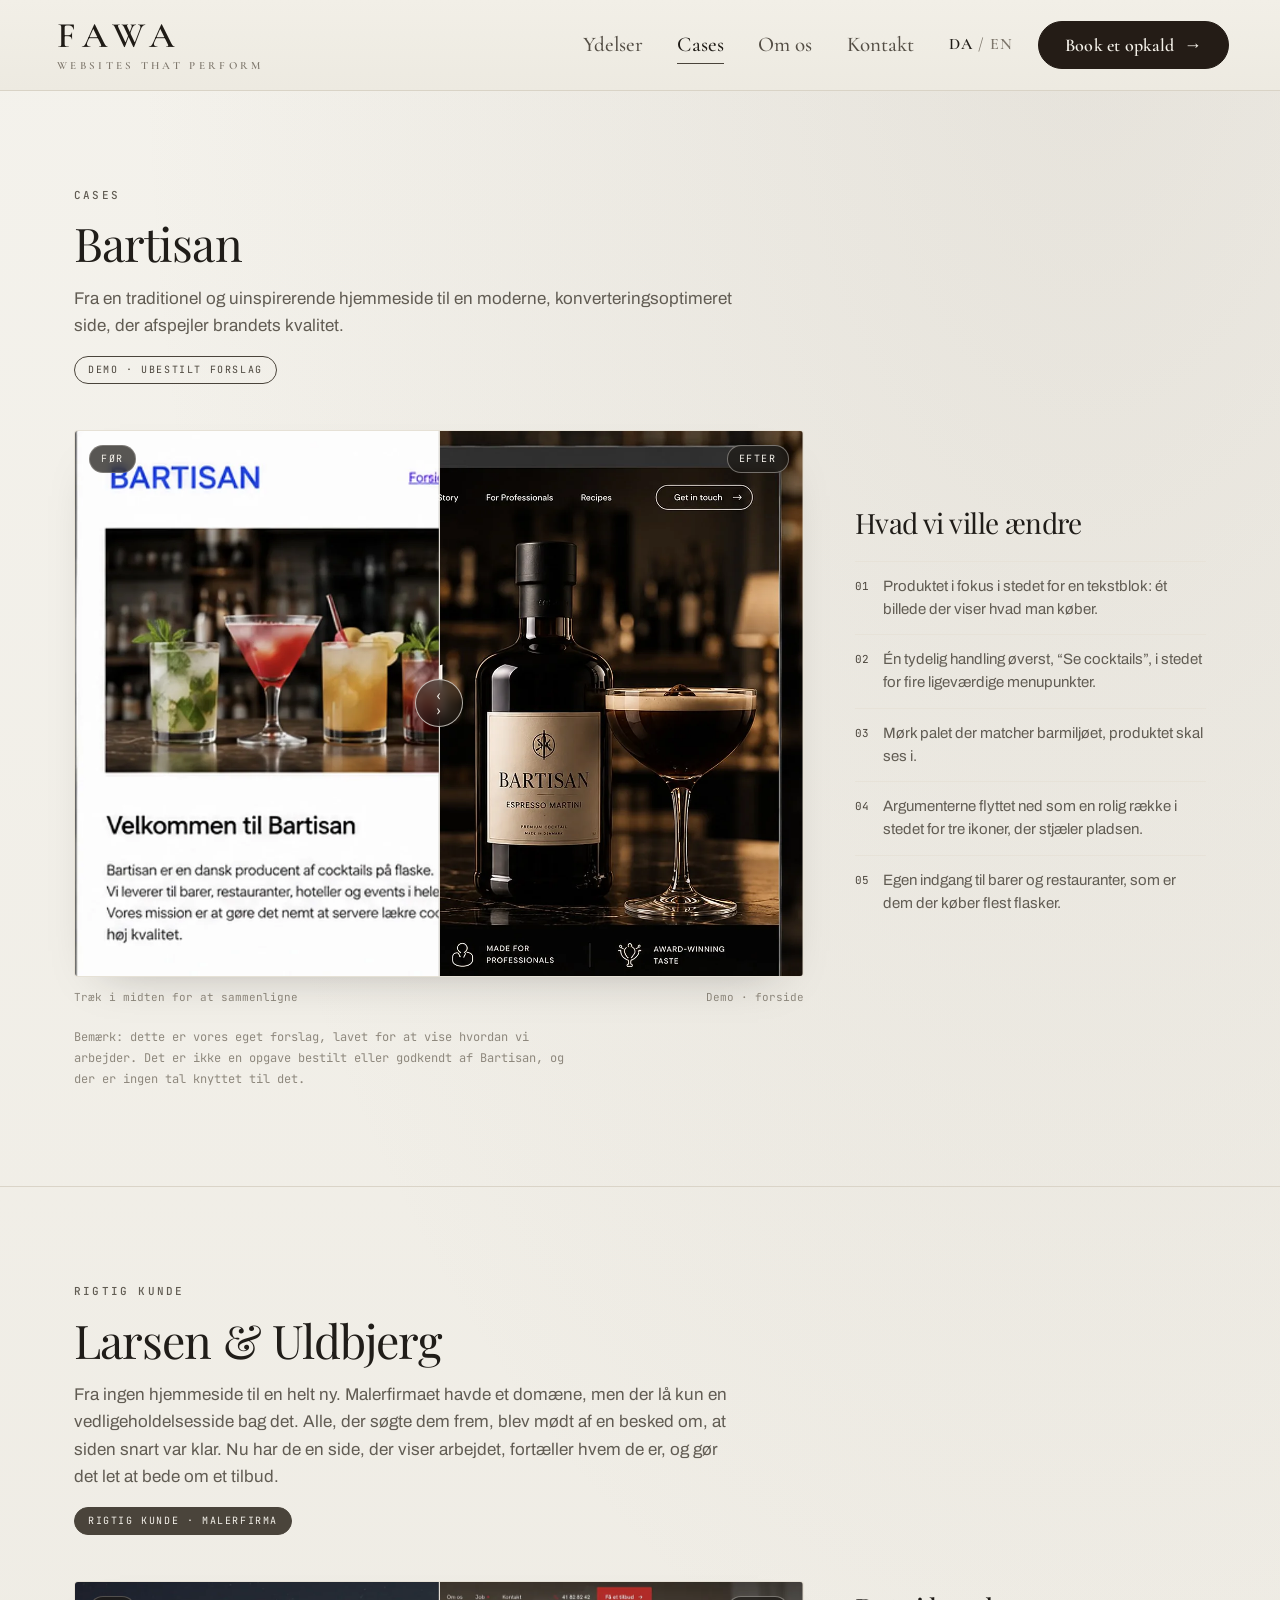
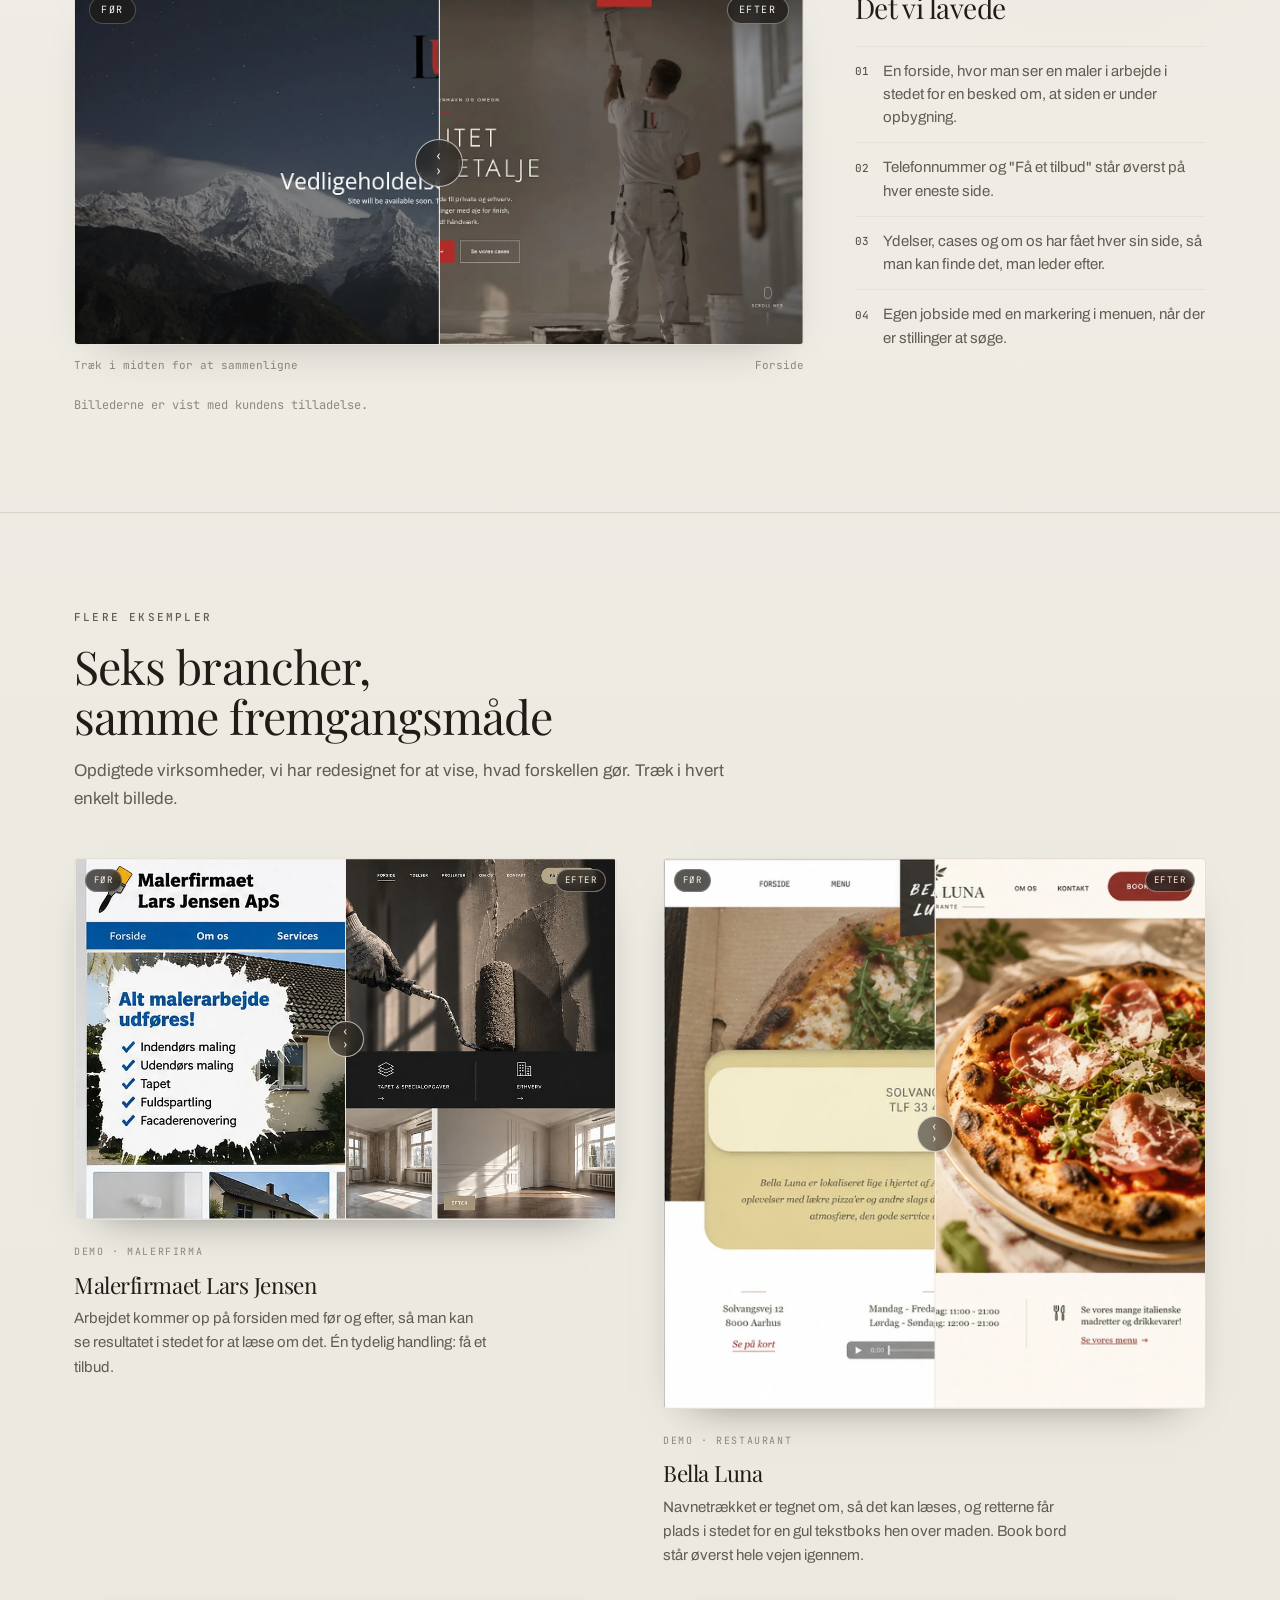
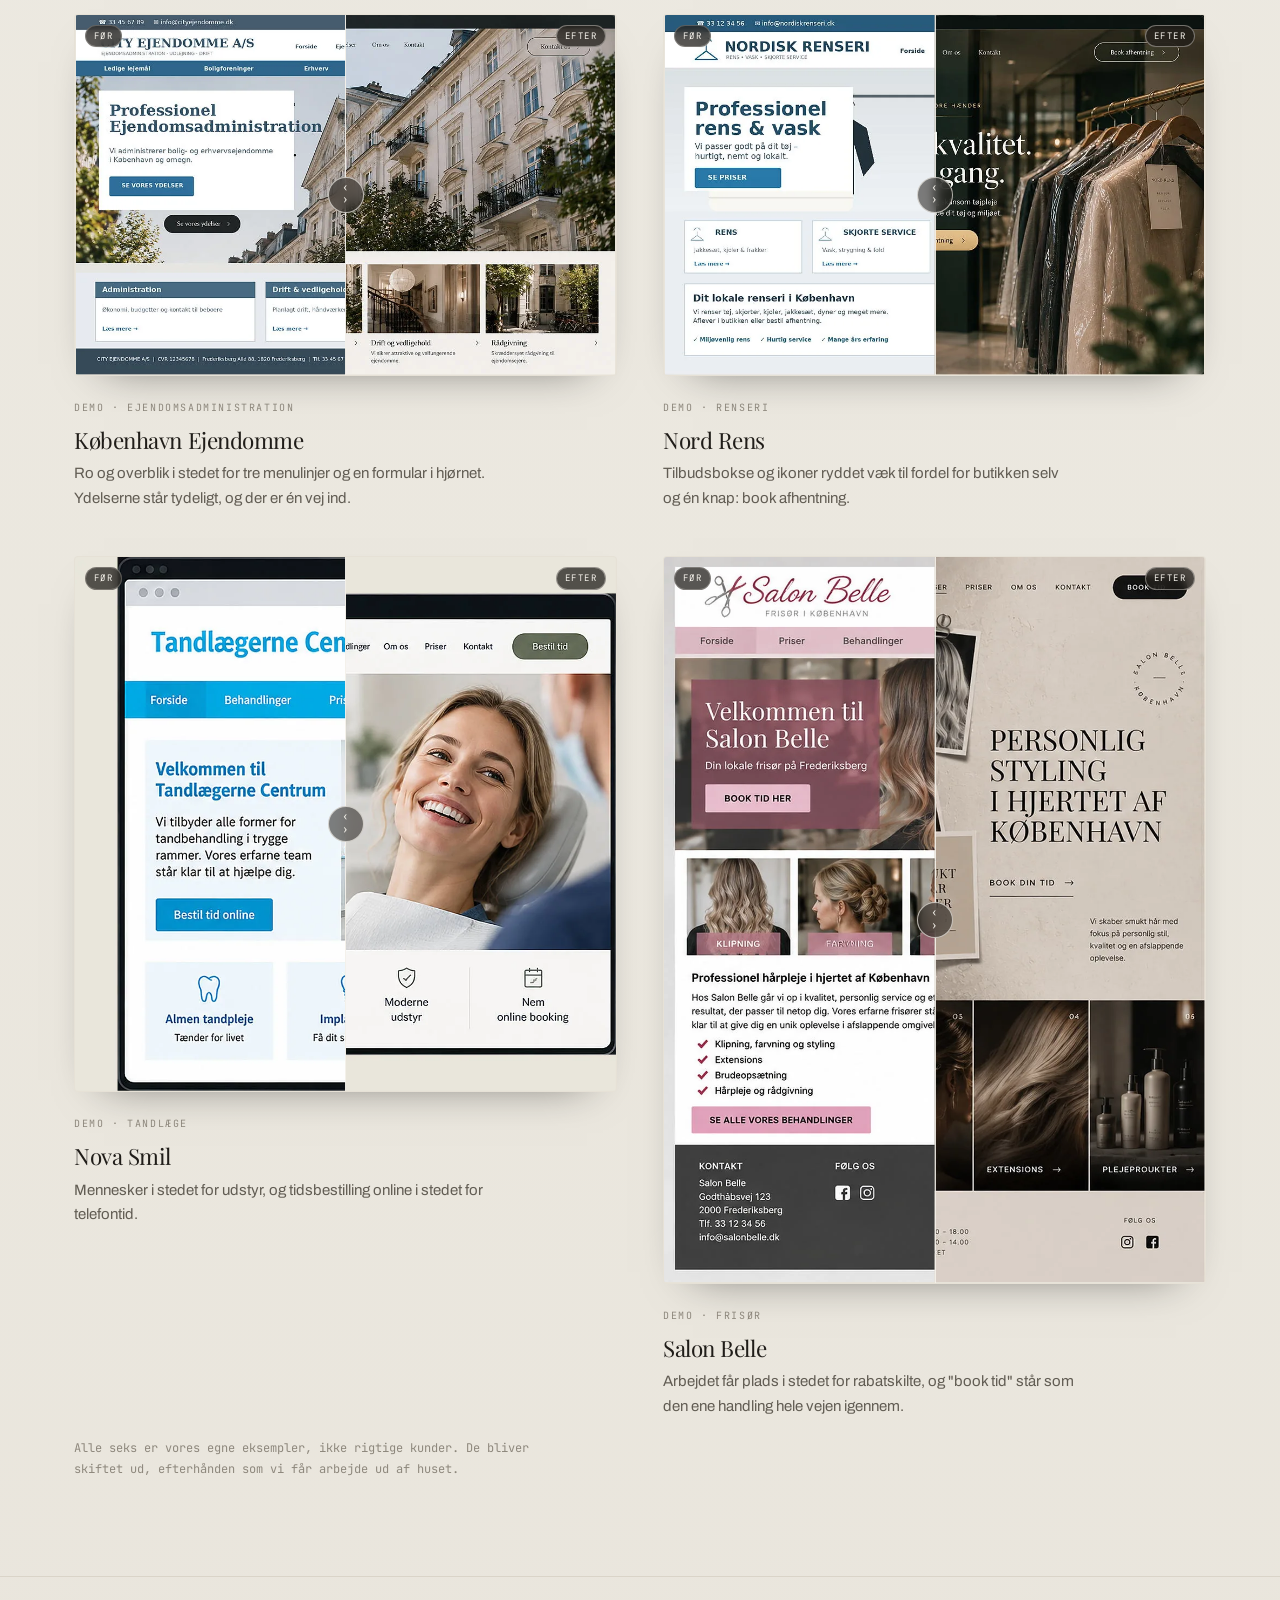
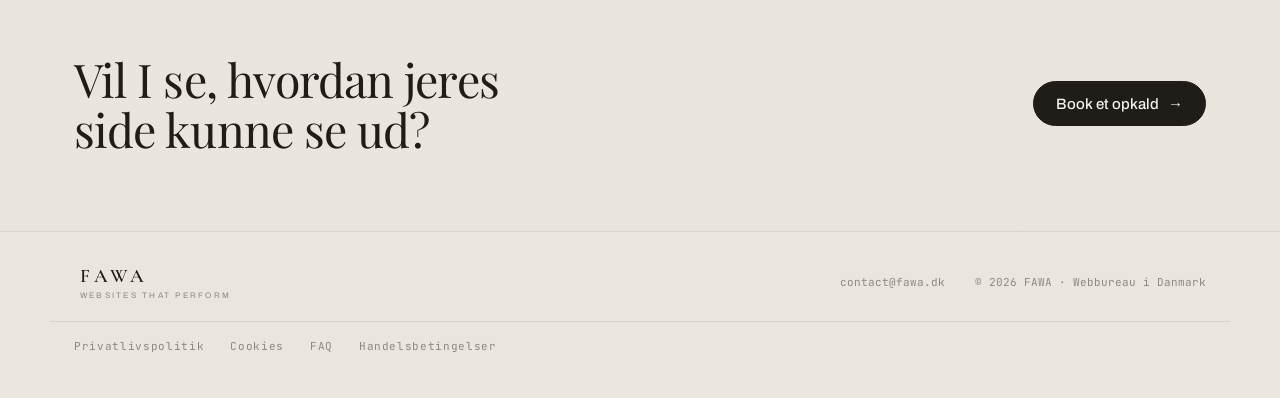
==== commit e129db67: "Add files via upload" ====
--- a/cases/index.html
+++ b/cases/index.html
@@ -9,13 +9,14 @@
 (function(){
   var h = location.hostname;
   if (h === "fawa.dk" || h === "www.fawa.dk") return;
+  if (document.querySelector('meta[name="robots"]')) return;
   var m = document.createElement("meta");
   m.name = "robots";
   m.content = "noindex, nofollow";
   document.head.appendChild(m);
 })();
 </script>
-<title>Cases — FAWA</title>
+<title>Cases | FAWA</title>
 <meta name="description" content="Før og efter: se hvad en gennemgang gør ved en hjemmeside. Eksempler fra seks brancher, fra forsiden til vejen til kontakt.">
 <link rel="canonical" href="https://fawa.dk/cases/">
 <meta property="og:type" content="website">
@@ -23,14 +24,14 @@
 <meta property="og:locale" content="da_DK">
 <meta property="og:locale:alternate" content="en_GB">
 <meta property="og:url" content="https://fawa.dk/cases/">
-<meta property="og:title" content="Cases — FAWA">
+<meta property="og:title" content="Cases | FAWA">
 <meta property="og:description" content="Før og efter: se hvad en gennemgang gør ved en hjemmeside. Eksempler fra seks brancher, fra forsiden til vejen til kontakt.">
 <meta property="og:image" content="https://fawa.dk/og.jpg">
 <meta property="og:image:width" content="1200">
 <meta property="og:image:height" content="630">
-<meta property="og:image:alt" content="FAWA — hjemmesider der performer">
+<meta property="og:image:alt" content="FAWA, hjemmesider der performer">
 <meta name="twitter:card" content="summary_large_image">
-<meta name="twitter:title" content="Cases — FAWA">
+<meta name="twitter:title" content="Cases | FAWA">
 <meta name="twitter:description" content="Før og efter: se hvad en gennemgang gør ved en hjemmeside. Eksempler fra seks brancher, fra forsiden til vejen til kontakt.">
 <meta name="twitter:image" content="https://fawa.dk/og.jpg">
 <link rel="icon" href="../assets/favicon.svg">
@@ -514,6 +515,24 @@
 .tier .btn{margin-top:auto}
 .includes p + p{margin-top:12px}
 .tier.wide.klip{margin-top:18px;margin-bottom:0}
+.info-link{align-self:flex-start;display:inline-flex;align-items:center;gap:8px;
+  background:none;border:0;padding:0 0 2px;margin-top:2px;font-family:var(--f-ui);
+  font-size:.8125rem;line-height:1.5;color:var(--ink-3);cursor:pointer;text-align:left;
+  border-bottom:1px solid var(--line);transition:color .2s}
+.info-link::before{content:"?";flex:none;display:inline-grid;place-items:center;
+  width:17px;height:17px;border-radius:999px;border:1px solid currentColor;
+  font-family:var(--f-mono);font-size:.625rem;line-height:1}
+.info-link:hover,.info-link[aria-expanded="true"]{color:var(--ink);border-bottom-color:var(--ink-3)}
+.info-panel{grid-column:1/-1;border-top:1px solid var(--line);margin-top:24px;padding-top:24px;gap:10px}
+.info-panel[hidden]{display:none}
+.info-panel h4{font-family:var(--f-ui);font-weight:600;font-size:.9375rem;color:var(--ink);margin:0}
+.info-panel ul{list-style:none;margin:0;padding:0;display:grid;gap:7px}
+.info-panel li{position:relative;padding-left:20px;color:var(--ink-2);font-size:.9375rem;line-height:1.6}
+.info-panel li::before{content:"";position:absolute;left:2px;top:.72em;width:5px;height:5px;border-radius:50%;background:var(--accent)}
+.info-panel .cols{display:grid;grid-template-columns:1fr 1fr;gap:clamp(20px,3vw,44px)}
+.info-panel .cols > div{display:grid;gap:10px;align-content:start}
+.info-panel .foot{color:var(--ink-3);font-size:.875rem;line-height:1.6;margin:0}
+@media (max-width:720px){.info-panel .cols{grid-template-columns:1fr;gap:24px}}
 .tier.wide .wide-side .klip-price{color:var(--ink);font-size:2.1rem;line-height:1;margin-top:4px;display:flex;align-items:baseline;gap:9px}
 .tier.wide .wide-side .klip-price span{color:var(--ink-3);font-family:var(--f-mono);font-size:.75rem;letter-spacing:.04em}
 .tier.wide .wide-side .klip-price .pre{text-transform:uppercase;letter-spacing:.14em;font-size:.6875rem}
@@ -705,14 +724,14 @@
 .foot-links a:hover{color:var(--ink);text-decoration:underline;text-underline-offset:3px}
 
 </style>
-<script>window.__PAGE__="cases";window.__META__={"forside": {"da": ["FAWA — Hjemmesider der performer", "FAWA optimerer eksisterende hjemmesider, så de bliver hurtigere, tydeligere og konverterer bedre. Design, struktur og tekst med udgangspunkt i, hvad der skaber kunder."], "en": ["FAWA — Websites that perform", "FAWA optimises existing websites so they load faster, read clearer and convert better. Design, structure and copy built around what actually brings in customers."]}, "ydelser": {"da": ["Ydelser og priser — FAWA", "Fast pris, aftalt inden vi går i gang. Vi optimerer den hjemmeside, I har — prisen afhænger alene af, hvor mange sider siden har. Fra 4.995 kr."], "en": ["Services and prices — FAWA", "A fixed price, agreed before we start. We optimise the website you already have — the price depends only on how many pages it has. From 4,995 DKK."]}, "cases": {"da": ["Cases — FAWA", "Før og efter: se hvad en gennemgang gør ved en hjemmeside. Eksempler fra seks brancher, fra forsiden til vejen til kontakt."], "en": ["Cases — FAWA", "Before and after: see what a review does to a website. Examples from six industries, from the front page to the path to contact."]}, "om": {"da": ["Om FAWA — to faste ansigter fra start til levering", "FAWA er et dansk webbureau drevet af Melissa og Sofia. Ingen projektledere eller underleverandører — I taler med de samme to mennesker hele vejen."], "en": ["About FAWA — two people, start to delivery", "FAWA is a Danish web studio run by Melissa and Sofia. No project managers or subcontractors — you talk to the same two people throughout."]}, "kontakt": {"da": ["Kontakt FAWA", "Skriv til os, så finder vi et tidspunkt til et kort opkald. Vi kigger på jeres side inden, så vi har noget konkret at tale om — og I forpligter jer ikke til noget."], "en": ["Contact FAWA", "Write to us and we'll find a time for a short call. We look at your site beforehand, so we have something concrete to talk about — and you commit to nothing."]}, "privatliv": {"da": ["Privatlivspolitik — FAWA", "Sådan indsamler, bruger, opbevarer og beskytter FAWA personoplysninger på fawa.dk."], "en": ["Privacy policy — FAWA", "How FAWA collects, uses, stores and protects personal data on fawa.dk."]}, "cookies": {"da": ["Cookiepolitik — FAWA", "fawa.dk sætter ingen cookies og bruger hverken statistik eller markedsføring. Se den fulde oversigt over lagring på siden."], "en": ["Cookie policy — FAWA", "fawa.dk sets no cookies and uses neither analytics nor marketing. See the full overview of storage on the site."]}, "faq": {"da": ["Ofte stillede spørgsmål — FAWA", "Svar på de spørgsmål, virksomheder typisk har om optimering og redesign af deres eksisterende hjemmeside."], "en": ["Frequently asked questions — FAWA", "Answers to the questions companies usually have about optimising and redesigning an existing website."]}, "vilkaar": {"da": ["Handelsbetingelser — FAWA", "FAWAs handelsbetingelser for erhvervskunder om optimering og redesign af eksisterende hjemmesider."], "en": ["Terms of business — FAWA", "FAWA's terms of business for business customers on optimising and redesigning existing websites."]}};</script>
+<script>window.__PAGE__="cases";window.__META__={"forside": {"da": ["FAWA | Hjemmesider der performer", "FAWA optimerer eksisterende hjemmesider, så de bliver hurtigere, tydeligere og konverterer bedre. Design, struktur og tekst med udgangspunkt i, hvad der skaber kunder."], "en": ["FAWA | Websites that perform", "FAWA optimises existing websites so they load faster, read clearer and convert better. Design, structure and copy built around what actually brings in customers."]}, "ydelser": {"da": ["Ydelser og priser | FAWA", "Fast pris, aftalt inden vi går i gang. Vi optimerer den hjemmeside, I har. Prisen afhænger alene af, hvor mange sider siden har. Fra 4.995 kr."], "en": ["Services and prices | FAWA", "A fixed price, agreed before we start. We optimise the website you already have. The price depends only on how many pages it has. From 4,995 DKK."]}, "cases": {"da": ["Cases | FAWA", "Før og efter: se hvad en gennemgang gør ved en hjemmeside. Eksempler fra seks brancher, fra forsiden til vejen til kontakt."], "en": ["Cases | FAWA", "Before and after: see what a review does to a website. Examples from six industries, from the front page to the path to contact."]}, "om": {"da": ["Om FAWA: to faste ansigter fra start til levering", "FAWA er et dansk webbureau drevet af Melissa og Sofia. Ingen projektledere eller underleverandører. I taler med de samme to mennesker hele vejen."], "en": ["About FAWA: two people, start to delivery", "FAWA is a Danish web studio run by Melissa and Sofia. No project managers or subcontractors. You talk to the same two people throughout."]}, "kontakt": {"da": ["Kontakt FAWA", "Skriv til os, så finder vi et tidspunkt til et kort opkald. Vi kigger på jeres side inden, så vi har noget konkret at tale om. I forpligter jer ikke til noget."], "en": ["Contact FAWA", "Write to us and we'll find a time for a short call. We look at your site beforehand, so we have something concrete to talk about. You commit to nothing."]}, "privatliv": {"da": ["Privatlivspolitik | FAWA", "Sådan indsamler, bruger, opbevarer og beskytter FAWA personoplysninger på fawa.dk."], "en": ["Privacy policy | FAWA", "How FAWA collects, uses, stores and protects personal data on fawa.dk."]}, "cookies": {"da": ["Cookiepolitik | FAWA", "fawa.dk sætter ingen cookies og bruger hverken statistik eller markedsføring. Se den fulde oversigt over lagring på siden."], "en": ["Cookie policy | FAWA", "fawa.dk sets no cookies and uses neither analytics nor marketing. See the full overview of storage on the site."]}, "faq": {"da": ["Ofte stillede spørgsmål | FAWA", "Svar på de spørgsmål, virksomheder typisk har om optimering og redesign af deres eksisterende hjemmeside."], "en": ["Frequently asked questions | FAWA", "Answers to the questions companies usually have about optimising and redesigning an existing website."]}, "vilkaar": {"da": ["Handelsbetingelser | FAWA", "FAWAs handelsbetingelser for erhvervskunder om optimering og redesign af eksisterende hjemmesider."], "en": ["Terms of business | FAWA", "FAWA's terms of business for business customers on optimising and redesigning existing websites."]}};</script>
 </head>
 <body>
 <div id="app" data-mode="dark">
 
 <header>
   <div class="wrap hd">
-    <button class="logo" data-go="forside" aria-label="FAWA — forside"><span class="wm">FA<i class="kw">W</i>A</span><span class="tg" data-i18n="brand.tag">Websites that perform</span></button>
+    <button class="logo" data-go="forside" aria-label="FAWA, forside"><span class="wm">FA<i class="kw">W</i>A</span><span class="tg" data-i18n="brand.tag">Websites that perform</span></button>
     <nav class="menu" id="menu">
       <a href="../ydelser/" data-go="ydelser" data-i18n="n.services">Ydelser</a>
       <a href="../cases/" data-go="cases" data-i18n="n.cases">Cases</a>
@@ -737,7 +756,7 @@
     <div class="wrap hero-in">
       <p class="hero-eyebrow" data-i18n="brand.tag">Websites that perform</p>
       <h1 data-i18n="h.h1">Hjemmesider<br><span class="nb">der <i>performer</i></span></h1>
-      <p class="lede" data-i18n="h.lede">Vi hjælper virksomheder med at optimere deres hjemmesider og omsætte besøgende til kunder — gennem skarpere budskaber, kompromisløst design og en tydelig vej til kontakt.</p>
+      <p class="lede" data-i18n="h.lede">Vi hjælper virksomheder med at optimere deres hjemmesider og omsætte besøgende til kunder gennem skarpere budskaber, kompromisløst design og en tydelig vej til kontakt.</p>
       <div class="hero-cta">
         <button class="btn" data-go="kontakt"><span data-i18n="cta.free">Book et opkald</span> <span class="ar">→</span></button>
         <button class="btn btn-ghost" data-go="cases" data-i18n="h.seecases">Se vores arbejde</button>
@@ -764,7 +783,7 @@
       <div class="rv">
         <span class="n">02</span>
         <h3 data-i18n="h.o2h">Ny hjemmeside</h3>
-        <p data-i18n="h.o2p">Skal der bygges nyt, gør vi det — men kun hvis det er dét, der flytter mest for jer.</p>
+        <p data-i18n="h.o2p">Skal der bygges nyt, gør vi det, men kun hvis det er dét, der flytter mest for jer.</p>
         <p><button class="link" data-go="ydelser"><span data-i18n="h.o.link">Se priser</span> <span class="ar">→</span></button></p>
       </div>
       <div class="rv">
@@ -780,7 +799,7 @@
     <div class="wrap">
       <div class="sec-head rv">
         <span class="flag" data-i18n="c.flag">Demo</span>
-        <h2 style="margin-top:16px" data-i18n="h.c.h2">Bartisan — samme brand, ny hjemmeside</h2>
+        <h2 style="margin-top:16px" data-i18n="h.c.h2">Bartisan: samme brand, ny hjemmeside</h2>
         <p data-i18n="h.c.p">En demo, vi selv har lavet for at vise metoden. Træk i midten og se forskellen.</p>
       </div>
       <div class="ba rv" data-ba>
@@ -813,7 +832,7 @@
       <div class="steps">
         <div class="step rv"><span class="n">01</span><h3 data-i18n="p.1h">Vi ringer sammen</h3><p data-i18n="p.1p">Vi laver en gennemgang af jeres side og ringer jer op, så vi kan tale den igennem sammen. Uforpligtende.</p></div>
         <div class="step rv"><span class="n">02</span><h3 data-i18n="p.2h">Møde og forslag</h3><p data-i18n="p.2p">Til mødet har vi lavet en grundig gennemgang af siden, med konkrete forslag, fast pris og deadline.</p></div>
-        <div class="step rv"><span class="n">03</span><h3 data-i18n="p.3h">Udførelse</h3><p data-i18n="p.3p">Vi bygger. I får et link at følge med på undervejs, og vi lytter løbende til jeres input — har I ønsker eller noget, der også skal med på siden, tager vi det med, mens vi er i gang.</p></div>
+        <div class="step rv"><span class="n">03</span><h3 data-i18n="p.3h">Udførelse</h3><p data-i18n="p.3p">Vi bygger. I får et link at følge med på undervejs, og vi lytter løbende til jeres input. Har I ønsker eller noget, der også skal med på siden, tager vi det med, mens vi er i gang.</p></div>
         <div class="step rv"><span class="n">04</span><h3 data-i18n="p.4h">Efter levering</h3><p data-i18n="p.4p">I kan tilkøbe mulighed for ekstra justeringer, hvis I senere får ønsker til noget, der skal ændres eller med på siden.</p></div>
       </div>
     </div>
@@ -834,18 +853,18 @@
       <div class="sec-head">
         <p class="eyebrow" data-i18n="y.eyebrow">Ydelser og priser</p>
         <h1 data-i18n="y.h2">Fast pris, aftalt inden vi går i gang</h1>
-        <p data-i18n="y.p">Vi optimerer den hjemmeside, I har. Prisen afhænger alene af, hvor mange sider siden har, og den aftales inden vi går i gang — ikke en timepris der vokser undervejs.</p>
+        <p data-i18n="y.p">Vi optimerer den hjemmeside, I har. Prisen afhænger alene af, hvor mange sider siden har, og den aftales inden vi går i gang. Det er ikke en timepris, der vokser undervejs.</p>
       </div>
       <div class="tier feature wide includes">
         <div>
           <span class="tag" data-i18n="y.inctag">Det samme i alle pakker</span>
           <h3 data-i18n="y.inch">En fuld gennemgang af jeres nuværende hjemmeside</h3>
-          <p data-i18n="y.incp1">Vi går hele siden igennem og bygger den om, så den er til at forstå og handle på. Layout og opbygning, alle tekster, skrifttyper, farver, billeder, knapper og rækkefølgen på siderne — det hele bliver gennemgået og rettet, ikke kun forsiden.</p>
+          <p data-i18n="y.incp1">Vi går hele siden igennem og bygger den om, så den er til at forstå og handle på. Layout og opbygning, alle tekster, skrifttyper, farver, billeder, knapper og rækkefølgen på siderne. Det hele bliver gennemgået og rettet, ikke kun forsiden.</p>
           <p data-i18n="y.incp2">Pakkerne indeholder præcis det samme arbejde. Det eneste, der adskiller dem, er hvor mange sider jeres hjemmeside har.</p>
         </div>
         <div class="wide-side">
           <p class="price-note" data-i18n="y.incprice">Kun optimering</p>
-          <p data-i18n="y.incp3">Vi arbejder på den hjemmeside, I har i forvejen. Domæne, hosting og andre abonnementer er ikke en del af det, vi leverer — de bliver, hvor de er.</p>
+          <p data-i18n="y.incp3">Vi arbejder på den hjemmeside, I har i forvejen. Domæne, hosting og andre abonnementer er ikke en del af det, vi leverer. De bliver, hvor de er.</p>
           <button class="btn" data-go="kontakt"><span data-i18n="cta.free">Book et opkald</span> <span class="ar">→</span></button>
         </div>
       </div>
@@ -875,12 +894,35 @@
         <div>
           <span class="tag" data-i18n="y.kliptag">Tilkøb</span>
           <h3 data-i18n="y.kliph">Klippekort til ændringer</h3>
-          <p data-i18n="y.klipp">Fem ændringer på jeres side, som I bruger, når I har brug for dem. Skriv til os, når noget skal rettes — en ny tekst, et nyt billede, en pris der er ændret — så trækker vi én fra kortet. Kortet udløber ikke.</p>
+          <p data-i18n="y.klipp">Fem ændringer på jeres side, som I bruger, når I har brug for dem. Skriv til os, når noget skal rettes (en ny tekst, et nyt billede, en pris der er ændret), så trækker vi én fra kortet. Kortet udløber ikke.</p>
         </div>
         <div class="wide-side">
           <p class="price-note" data-i18n="y.klipcount">5 ændringer</p>
           <p class="price klip-price"><span class="pre" data-i18n="y.klipfrom">Samlet</span> <span class="num" data-i18n="y.n4">1.495</span> <span data-i18n="y.cur">kr.</span></p>
+          <button class="info-link" type="button" id="klip-trigger" aria-expanded="false" aria-controls="klip-def" data-i18n="y.klipinfo">Hvad tæller som en ændring?</button>
           <button class="btn btn-ghost" data-go="kontakt" data-i18n="y.btn">Få et tilbud</button>
+        </div>
+        <div class="info-panel" id="klip-def" hidden>
+          <div class="cols">
+            <div>
+              <h4 data-i18n="y.defja">Det tæller som én ændring</h4>
+              <ul>
+                <li data-i18n="y.defja1">En tekst, der skal rettes eller skrives om</li>
+                <li data-i18n="y.defja2">Et billede, der skal skiftes ud</li>
+                <li data-i18n="y.defja3">En pris, en åbningstid eller en kontaktoplysning, der skal opdateres</li>
+                <li data-i18n="y.defja4">Et punkt, der skal tilføjes eller fjernes i en liste eller i menuen</li>
+              </ul>
+            </div>
+            <div>
+              <h4 data-i18n="y.defnej">Det er ikke et klip</h4>
+              <ul>
+                <li data-i18n="y.defnej1">Nye sider, som vi aftaler for sig</li>
+                <li data-i18n="y.defnej2">Et nyt design eller en ny opbygning af en side</li>
+                <li data-i18n="y.defnej3">Nye funktioner, for eksempel booking eller webshop</li>
+              </ul>
+            </div>
+          </div>
+          <p class="foot" data-i18n="y.deffoot">Hænger flere små rettelser sammen, for eksempel tre tekster på den samme side, tæller vi det som ét klip. Er vi i tvivl, spørger vi jer, inden vi trækker det.</p>
         </div>
       </div>
       <p class="note" data-i18n="y.note">Alle priser er ekskl. moms. Den endelige pris aftales, når vi har været siden igennem, så I ved præcis hvad den lyder på, inden vi går i gang. Ekstra justeringer efter levering kan tilkøbes og indgår ikke i priserne.</p>
@@ -891,12 +933,12 @@
     <div class="wrap sec-head">
       <p class="eyebrow" data-i18n="y.f.eyebrow">Det vi hjælper med</p>
       <h2 data-i18n="y.f.h2">Hvad en gennemgang gør ved jeres side</h2>
-      <p data-i18n="y.f.p">Vi arbejder på tre ting, hver gang vi tager fat i en hjemmeside — udtrykket, budskabet og vejen til at tage kontakt.</p>
+      <p data-i18n="y.f.p">Vi arbejder på tre ting, hver gang vi tager fat i en hjemmeside: udtrykket, budskabet og vejen til at tage kontakt.</p>
     </div>
     <div class="trio">
       <div><span class="n">01</span><h3 data-i18n="y.f1h">Et skarpere udtryk</h3><p data-i18n="y.f1p">Vi opdaterer design, farver, skrifttyper og billeder, så siden er behagelig at se på og signalerer den kvalitet, I leverer.</p></div>
-      <div><span class="n">02</span><h3 data-i18n="y.f2h">Et tydeligt budskab</h3><p data-i18n="y.f2p">Vi sætter teksten op, så det står klart, hvad I sælger, hvem det er til, og hvorfor man skal vælge jer — uden at man skal lede efter det.</p></div>
-      <div><span class="n">03</span><h3 data-i18n="y.f3h">En kortere vej til kontakt</h3><p data-i18n="y.f3p">Vi rydder op i opbygning, knapper og formularer — også på mobil — så de besøgende nemt finder frem til jer, når de er klar.</p></div>
+      <div><span class="n">02</span><h3 data-i18n="y.f2h">Et tydeligt budskab</h3><p data-i18n="y.f2p">Vi sætter teksten op, så det står klart, hvad I sælger, hvem det er til, og hvorfor man skal vælge jer, uden at man skal lede efter det.</p></div>
+      <div><span class="n">03</span><h3 data-i18n="y.f3h">En kortere vej til kontakt</h3><p data-i18n="y.f3p">Vi rydder op i opbygning, knapper og formularer, også på mobil, så de besøgende nemt finder frem til jer, når de er klar.</p></div>
     </div>
   </section>
 
@@ -938,9 +980,9 @@
           <h3 style="font-size:var(--s2)" data-i18n="c.sideh">Hvad vi ville ændre</h3>
           <ul class="changes">
             <li><span class="i">01</span><span data-i18n="c.c1">Produktet i fokus i stedet for en tekstblok: ét billede der viser hvad man køber.</span></li>
-            <li><span class="i">02</span><span data-i18n="c.c2">Én tydelig handling øverst — “Se cocktails” — i stedet for fire ligeværdige menupunkter.</span></li>
+            <li><span class="i">02</span><span data-i18n="c.c2">Én tydelig handling øverst, “Se cocktails”, i stedet for fire ligeværdige menupunkter.</span></li>
             <li><span class="i">03</span><span data-i18n="c.c3">Mørk palet der matcher barmiljøet, produktet skal ses i.</span></li>
-            <li><span class="i">04</span><span data-i18n="c.c4">Argumenterne flyttet ned som en rolig række — ikke tre ikoner der stjæler pladsen.</span></li>
+            <li><span class="i">04</span><span data-i18n="c.c4">Argumenterne flyttet ned som en rolig række i stedet for tre ikoner, der stjæler pladsen.</span></li>
             <li><span class="i">05</span><span data-i18n="c.c5">Egen indgang til barer og restauranter, som er dem der køber flest flasker.</span></li>
           </ul>
         </div>
@@ -955,7 +997,7 @@
     <div class="sec-head rv">
       <p class="eyebrow" data-i18n="lu.eyebrow">Rigtig kunde</p>
       <h2 data-i18n="lu.h2">Larsen &amp; Uldbjerg</h2>
-      <p data-i18n="lu.p">Fra ingen hjemmeside til en helt ny. Malerfirmaet havde et domæne, men der lå kun en vedligeholdelsesside bag det — alle, der søgte dem frem, blev mødt af en besked om, at siden snart var klar. Nu har de en side, der viser arbejdet, fortæller hvem de er, og gør det let at bede om et tilbud.</p>
+      <p data-i18n="lu.p">Fra ingen hjemmeside til en helt ny. Malerfirmaet havde et domæne, men der lå kun en vedligeholdelsesside bag det. Alle, der søgte dem frem, blev mødt af en besked om, at siden snart var klar. Nu har de en side, der viser arbejdet, fortæller hvem de er, og gør det let at bede om et tilbud.</p>
       <p style="margin-top:14px"><span class="flag real" data-i18n="lu.flag">Rigtig kunde · malerfirma</span></p>
     </div>
     <div class="case-split">
@@ -1098,7 +1140,7 @@
           </div>
         </article>
       </div>
-      <p class="note" data-i18n="cd.note">Alle seks er vores egne eksempler — ikke rigtige kunder. De bliver skiftet ud, efterhånden som vi får arbejde ud af huset.</p>
+      <p class="note" data-i18n="cd.note">Alle seks er vores egne eksempler, ikke rigtige kunder. De bliver skiftet ud, efterhånden som vi får arbejde ud af huset.</p>
     </div>
   </section>
 
@@ -1117,7 +1159,7 @@
       <div class="sec-head">
         <p class="eyebrow" data-i18n="o.eyebrow">Om os</p>
         <h1 data-i18n="o.h2">To faste ansigter fra første samtale til levering</h1>
-        <p data-i18n="o.p">FAWA er et dansk webbureau, som vi to har startet sammen. Vi arbejder med virksomheder, der allerede har en hjemmeside, men ikke får nok ud af den — og vi bygger den om, så den er til at forstå, rar at se på og nem at handle på.</p>
+        <p data-i18n="o.p">FAWA er et dansk webbureau, som vi to har startet sammen. Vi arbejder med virksomheder, der allerede har en hjemmeside, men ikke får nok ud af den, og vi bygger den om, så den er til at forstå, rar at se på og nem at handle på.</p>
         <p data-i18n="o.pb">Vi er to om det hele. Der kommer ingen projektledere eller underleverandører ind over, og I taler med de samme to mennesker fra den første samtale, til siden er leveret. Vi tager kun de opgaver, vi kan nå at gøre ordentligt, og siger til, hvis vi ikke er de rigtige til opgaven.</p>
       </div>
       <div class="people">
@@ -1134,7 +1176,7 @@
       </div>
       <div class="values">
         <div><h4 data-i18n="o.v1h">Fast pris fra start</h4><p data-i18n="o.v1p">Prisen aftales, inden vi går i gang, og den holder. Ingen regninger, I ikke har set komme.</p></div>
-        <div><h4 data-i18n="o.v2h">Ærlig rådgivning</h4><p data-i18n="o.v2p">Er en ny side ikke det, der flytter mest for jer, siger vi det — også når det koster os opgaven.</p></div>
+        <div><h4 data-i18n="o.v2h">Ærlig rådgivning</h4><p data-i18n="o.v2p">Er en ny side ikke det, der flytter mest for jer, siger vi det, også når det koster os opgaven.</p></div>
         <div><h4 data-i18n="o.v3h">I ejer det hele</h4><p data-i18n="o.v3p">Domæne, hosting og adgange står i jeres navn. I er ikke bundet til os bagefter.</p></div>
       </div>
     </div>
@@ -1155,7 +1197,7 @@
       <div class="contact-side">
         <p class="eyebrow" data-i18n="k.eyebrow">Kontakt</p>
         <h1 style="font-size:var(--s3);margin-block:14px 16px" data-i18n="k.h2">Lad os tage en snak om jeres side.</h1>
-        <p class="muted" data-i18n="k.p">Skriv til os, så finder vi et tidspunkt til et kort opkald. Vi kigger på jeres side inden, så vi har noget konkret at tale om — og I forpligter jer ikke til noget.</p>
+        <p class="muted" data-i18n="k.p">Skriv til os, så finder vi et tidspunkt til et kort opkald. Vi kigger på jeres side inden, så vi har noget konkret at tale om. I forpligter jer ikke til noget.</p>
         <ul>
           <li><b data-i18n="k.l1b">Svartid</b><span data-i18n="k.l1s">Inden for 24 timer</span></li>
           <li><b data-i18n="k.l2b">Pris</b><span data-i18n="k.l2s">Opkaldet er uforpligtende</span></li>
@@ -1181,7 +1223,7 @@
           <p class="micro" data-i18n="k.micro">Vi bruger kun oplysningerne til at svare jer. Ingen nyhedsbreve. Se <a href="../privatlivspolitik/" data-go="privatliv">privatlivspolitikken</a>.</p>
         </div>
         <div class="done" id="done">
-          <h3 data-i18n="k.doneh">Tak — den er modtaget.</h3>
+          <h3 data-i18n="k.doneh">Tak, den er modtaget.</h3>
           <p data-i18n="k.donep">Vi kigger på siden og vender tilbage inden for 24 timer for at finde et tidspunkt til et kort opkald.</p>
         </div>
       </form>
@@ -1337,7 +1379,7 @@
       <p data-i18n="c.p_5c">Sprogvalget gælder for den browser og enhed, hvor valget blev foretaget. Bruger du en anden browser eller enhed, rydder browserdata eller browser privat, vises siden igen på dansk.</p>
 
       <h2 data-i18n="c.h_6">6. Cookieoversigt</h2>
-      <p data-i18n="c.p_6a">Oversigten viser al lagring på fawa.dk. Der er ingen cookies og ingen pixels — kun den ene post herunder, som ligger i din egen browser og aldrig forlader den.</p>
+      <p data-i18n="c.p_6a">Oversigten viser al lagring på fawa.dk. Der er ingen cookies og ingen pixels, kun den ene post herunder, som ligger i din egen browser og aldrig forlader den.</p>
       <div class="ctable-wrap">
         <table class="ctable">
           <thead>
@@ -1540,14 +1582,14 @@
   "n.services":"Services","n.cases":"Cases","n.about":"About","n.contact":"Contact",
   "brand.tag":"Websites that perform",
   "cta.start":"Get started",
-  "h.s1t":"Audit","h.s1d":"Ten points about your site — free, reply within 24 hours",
+  "h.s1t":"Audit","h.s1d":"Ten points about your site, free, with a reply within 24 hours",
   "h.s2t":"Price","h.s2d":"From DKK 4,995, agreed before we start",
-  "h.s3t":"Team","h.s3d":"Two people — you talk to both of us",
+  "h.s3t":"Team","h.s3d":"Two people, and you talk to both of us",
   "h.k1":"Strategy","h.k2":"Design","h.k3":"Optimisation","h.k4":"Growth",
   "cta.free":"Book a call",
   "h.tagline":"Strategy · Design · Optimisation",
   "h.h1":"Websites<br><span class=\"nb\">that <i>perform</i></span>",
-  "h.lede":"We help businesses optimise their websites and turn visitors into customers \u2014 through sharper messaging, uncompromising design and a clear path to getting in touch.",
+  "h.lede":"We help businesses optimise their websites and turn visitors into customers through sharper messaging, uncompromising design and a clear path to getting in touch.",
   "h.scroll":"Scroll to explore",
   "h.quote":"\u201cA great website doesn\u2019t just look good. It performs.\u201d",
   "h.seecases":"See our work",
@@ -1559,20 +1601,20 @@
   "h.f3p":"No project managers and no waiting for answers. Melissa builds the site, Sofia keeps track of everything else.",
   "h.o.eyebrow":"What we do","h.o.h2":"Three ways to work together","h.o.link":"See prices",
   "h.o1h":"Optimising your site","h.o1p":"What we do most: we take the site you have and make it better. A clearer message, fewer obstacles, faster on mobile.",
-  "h.o2h":"A new website","h.o2p":"If something new has to be built, we build it — but only when that is what moves the needle for you.",
+  "h.o2h":"A new website","h.o2p":"If something new has to be built, we build it, but only when that is what moves the needle for you.",
   "h.o3h":"Extra adjustments","h.o3p":"After delivery you can purchase extra adjustments, if there is something you would like changed or added to the site.",
-  "h.c.h2":"Bartisan — same brand, new website",
+  "h.c.h2":"Bartisan: same brand, new website",
   "h.c.p":"A demo we made ourselves to show the method. Drag the middle to see the difference.",
   "h.c.link":"See the full case",
   "p.eyebrow":"How it works","p.h2":"Four steps, in that order",
   "p.p":"You know at every point what is happening, what it costs, and when you'll hear from us next.",
   "p.1h":"We call you","p.1p":"We go through your site and call you, so we can talk it through together. No obligation.",
   "p.2h":"Meeting and proposal","p.2p":"For the meeting we have been through the site in depth, with concrete proposals, a fixed price and a deadline.",
-  "p.3h":"Build","p.3p":"We build. You get a link to follow along, and we listen to your input as we go — if you have wishes or something else that should be on the site, we bring it in while we are working.",
+  "p.3h":"Build","p.3p":"We build. You get a link to follow along, and we listen to your input as we go. If you have wishes or something else that should be on the site, we bring it in while we are working.",
   "p.4h":"After delivery","p.4p":"You can purchase the option of extra adjustments, if you later have wishes for something to be changed or added to the site.",
   "band.h":"Shall we take a look at your site together?",
   "y.eyebrow":"Services and prices","y.h2":"A fixed price, agreed before we start",
-  "y.p":"We optimise the website you already have. The price depends only on how many pages the site has, and it is agreed before we start — not an hourly rate that grows along the way.","y.kliptag":"Add-on","y.kliph":"A block of five changes","y.klipp":"Five changes to your site, to use whenever you need them. Write to us when something needs updating — new copy, a new image, a price that has changed — and we take one off the card. The card does not expire.","y.klipcount":"5 changes","y.klipfrom":"Total","y.inctag":"The same in every package","y.inch":"A full review of your existing website","y.incp1":"We go through the whole site and rebuild it so it is easy to understand and act on. Layout and structure, all the copy, fonts, colours, images, buttons and the order of the pages — everything is reviewed and reworked, not just the front page.","y.incp2":"The packages contain exactly the same work. The only thing that separates them is how many pages your website has.","y.incprice":"Optimisation only","y.incp3":"We work on the website you already have. Domain, hosting and other subscriptions are not part of what we deliver — they stay where they are.",
+  "y.p":"We optimise the website you already have. The price depends only on how many pages the site has, and it is agreed before we start. It is not an hourly rate that grows along the way.","y.kliptag":"Add-on","y.kliph":"A block of five changes","y.klipp":"Five changes to your site, to use whenever you need them. Write to us when something needs updating (new copy, a new image, a price that has changed), and we take one off the card. The card does not expire.","y.klipcount":"5 changes","y.klipfrom":"Total","y.inctag":"The same in every package","y.inch":"A full review of your existing website","y.incp1":"We go through the whole site and rebuild it so it is easy to understand and act on. Layout and structure, all the copy, fonts, colours, images, buttons and the order of the pages. Everything is reviewed and reworked, not just the front page.","y.incp2":"The packages contain exactly the same work. The only thing that separates them is how many pages your website has.","y.incprice":"Optimisation only","y.incp3":"We work on the website you already have. Domain, hosting and other subscriptions are not part of what we deliver. They stay where they are.",
   "y.from":"From","y.cur":"DKK","y.btn":"Get a quote",
   "y.t1h":"Smaller website","y.t1s":"Up to 4 pages",
   "y.t1a":"Home, services, about, contact","y.t1b":"Built mobile first","y.t1c":"A contact form that works","y.t1d":"Ready in 2–3 weeks",
@@ -1588,24 +1630,24 @@
   "y.t3h":"Large website","y.t3s":"10+ pages",
   "y.t3a":"Booking, payment or webshop","y.t3b":"Multiple languages","y.t3c":"A structure that can grow with you","y.t3d":"The two of us on the whole project, start to finish",
   "y.note":"All prices exclude VAT. The final price is agreed once we have been through the site, so you know exactly what it comes to before we begin. Extra adjustments after delivery can be purchased and are not included in the prices.",
-  "y.f.eyebrow":"What we help with","y.f.h2":"What a review does for your site","y.f.p":"We work on three things every time we take on a website — the look, the message and the path to getting in touch.",
+  "y.f.eyebrow":"What we help with","y.f.h2":"What a review does for your site","y.f.p":"We work on three things every time we take on a website: the look, the message and the path to getting in touch.",
   "y.f1h":"A sharper look","y.f1p":"We update the design, colours, fonts and images, so the site is a pleasure to look at and signals the quality you deliver.",
-  "y.f2h":"A clear message","y.f2p":"We set out the copy so it is clear what you sell, who it is for and why someone should choose you — without them having to look for it.",
-  "y.f3h":"A shorter path to contact","y.f3p":"We tidy up the structure, buttons and forms — on mobile too — so visitors can reach you easily when they are ready.",
+  "y.f2h":"A clear message","y.f2p":"We set out the copy so it is clear what you sell, who it is for and why someone should choose you, without them having to look for it.",
+  "y.f3h":"A shorter path to contact","y.f3p":"We tidy up the structure, buttons and forms, on mobile too, so visitors can reach you easily when they are ready.",
   "c.eyebrow":"Cases","c.h2":"Bartisan",
   "c.p":"From a traditional, uninspiring website to a modern, conversion-focused page that matches the quality of the brand.",
   "c.flag":"Demo","c.flagfull":"Demo · unsolicited proposal",
   "c.before":"Before","c.after":"After","c.drag":"Drag the middle to compare","c.cap":"Demo · home page",
   "c.sideh":"What we would change",
   "c.c1":"The product in focus instead of a block of text: one image that shows what you're buying.",
-  "c.c2":"One clear action at the top — “See cocktails” — instead of four equal menu items.",
+  "c.c2":"One clear action at the top, “See cocktails”, instead of four equal menu items.",
   "c.c3":"A dark palette that matches the bar the product is meant to be seen in.",
-  "c.c4":"The arguments moved down into a quiet row — not three icons taking the stage.",
+  "c.c4":"The arguments moved down into a quiet row instead of three icons taking the stage.",
   "c.c5":"A separate entrance for bars and restaurants, who buy the most bottles.",
   "c.disclaimer":"Note: this is our own proposal, made to show how we work. It was not commissioned or approved by Bartisan, and no figures are attached to it.",
   "cd.eyebrow":"More examples","cd.h2":"Six industries, the same method",
   "cd.p":"Invented companies we redesigned to show what the difference does. Drag each image.",
-  "cd.note":"All six are our own examples — not real clients. They get replaced as work comes in.",
+  "cd.note":"All six are our own examples, not real clients. They get replaced as work comes in.",
   "cd.1k":"Demo · painting contractor","cd.1h":"Malerfirmaet Lars Jensen","cd.1p":"The work moves to the front page with before and after, so you can see the result instead of reading about it. One clear action: get a quote.",
   "cd.2k":"Demo · restaurant","cd.2h":"Da Mario","cd.2p":"The atmosphere of the restaurant fills the screen, and table booking sits at the top instead of offer signs and opening hours in three columns.",
   "cd.3k":"Demo · property management","cd.3h":"København Ejendomme","cd.3p":"Calm and clarity instead of three menu bars and a form in the corner. The services are clear, and there is one way in.",
@@ -1613,28 +1655,28 @@
   "cd.5k":"Demo · dental clinic","cd.5h":"Nova Smil","cd.5p":"People instead of equipment, and online booking instead of phone hours.",
   "cd.6k":"Demo · hair salon","cd.6h":"Salon Belle","cd.6p":"The work gets room instead of discount signs, and booking an appointment is the single action throughout.",
   "c.m.eyebrow":"More examples","c.m.h2":"Two small projects, the same method",
-  "c.m.p":"Invented examples until the first clients are in — then they get replaced with real ones.",
+  "c.m.p":"Invented examples until the first clients are in. Then they get replaced with real ones.",
   "c.m1k":"Demo · café","c.m1h":"A table booked in three clicks",
-  "c.m1p":"The menu lived in a PDF, and booking a table meant calling during opening hours. Both are now on the front page — and work on a phone.",
+  "c.m1p":"The menu lived in a PDF, and booking a table meant calling during opening hours. Both are now on the front page, and they work on a phone.",
   "c.m2k":"Demo · clinic","c.m2h":"Prices out in the open",
   "c.m2p":"No prices anywhere meant emails that went nowhere. A price list and online booking mean the people who call have already decided.",
   "c.band":"Want to see what your site could look like?",
   "o.eyebrow":"About us","o.h2":"Two people, from first conversation to delivery",
-  "o.p":"FAWA is a Danish web studio the two of us started together. We work with companies that already have a website but are not getting enough out of it — and we rebuild it so it is easy to understand, pleasant to look at and easy to act on.",
+  "o.p":"FAWA is a Danish web studio the two of us started together. We work with companies that already have a website but are not getting enough out of it, and we rebuild it so it is easy to understand, pleasant to look at and easy to act on.",
   "o.pb":"There are just the two of us. No project managers or subcontractors are involved, and you talk to the same two people from the first conversation until the site is delivered. We only take on the work we can do properly, and we say so if we are not the right ones for the job.",
   "o.r1":"Co-founder","o.p1":"Handles design and development. Builds the sites, runs the technical review and makes sure everything works the day the site goes live.",
   "o.r2":"Co-founder","o.p2":"Runs the review of what makes visitors act, and is your point of contact from the first conversation to delivery.",
   "o.v1h":"A fixed price from the start","o.v1p":"The price is agreed before we begin, and it holds. No invoices you didn't see coming.",
-  "o.v2h":"Honest advice","o.v2p":"If a new site isn't what will move the needle for you, we say so — even when it costs us the job.",
+  "o.v2h":"Honest advice","o.v2p":"If a new site isn't what will move the needle for you, we say so, even when it costs us the job.",
   "o.v3h":"You own everything","o.v3p":"Domain, hosting and logins are in your name. You are not tied to us afterwards.",
   "k.eyebrow":"Contact","k.h2":"Let's talk about your site.",
-  "k.p":"Write to us and we'll find a time for a short call. We look at your site beforehand, so we have something concrete to talk about — and you commit to nothing.",
+  "k.p":"Write to us and we'll find a time for a short call. We look at your site beforehand, so we have something concrete to talk about. You commit to nothing.",
   "k.l1b":"Response","k.l1s":"Within 24 hours","k.l2b":"Price","k.l2s":"The call is free, with no obligation",
   "k.l3b":"Email","k.l4b":"Phone","k.ph":"yourdomain.com",
   "k.fname":"Name","k.ftype":"Type of business","k.o0":"Choose…","k.o1":"Webshop","k.o2":"Shop or showroom","k.o3":"Restaurant, café or bar","k.o4":"Trades and construction","k.o5":"Clinic or practitioner","k.o6":"Services and consulting","k.o7":"Other","k.fsite":"Website","k.fmail":"Email","k.fphone":"Phone (optional)",
   "k.fmsg":"What do you want the site to do for you?",
   "k.submit":"Send message","k.micro":"We only use your details to reply. No newsletters.",
-  "k.doneh":"Thank you — we've got it.","k.donep":"We'll look at the site and come back within 24 hours to find a time for a short call.",
+  "k.doneh":"Thank you, we have it.","k.donep":"We'll look at the site and come back within 24 hours to find a time for a short call.",
   "p.eyebrow":"Privacy policy","p.h1":"FAWA privacy policy","p.lede":"Applies to fawa.dk. The policy explains how FAWA collects, uses, stores and protects personal data when someone visits fawa.dk, contacts us or becomes a client.","p.m1":"Last updated","p.m1v":"16 September 2026","p.m2":"Company","p.m3":"Company no.","p.m4":"Address","p.m5":"Email","p.m6":"Website","p.back":"Back to the front page","f.priv":"Privacy policy","f.cookies":"Cookies","f.faq":"FAQ","f.terms":"Terms of business","f.cvr":"Company no. 00 00 00 00","f.rights":"© 2026 FAWA · Web studio in Denmark"
 };
 var EN_LEGAL = {"p.h_1": "1. Data controller","p.p_1a": "FAWA is the data controller for the processing of personal data described in this policy.","p.p_1b": "Questions about privacy or the processing of personal data can be sent to the email address shown above.","p.h_2": "2. Personal data we process","p.p_2a": "We may process the following types of personal data:","p.l2a": "Name, email address and phone number","p.l2b": "Company name and job title","p.l2c": "Information you write in a contact form or send by email","p.l2d": "Information about the task or service you want help with","p.l2e": "Client, agreement, quotation and invoicing information","p.l2f": "Correspondence between you and FAWA","p.l2g": "Technical information about visits to fawa.dk, such as IP address, browser and device","p.l2h": "Information collected through cookies and similar technologies, if you have given consent","p.p_2b": "Please do not send sensitive personal data, Danish civil registration (CPR) numbers or other confidential information through the contact form, unless it is necessary and agreed with us in advance.","p.h_3": "3. When you contact us","p.p_3a": "When you contact FAWA through the contact form, by email or by phone, we use the information to answer your enquiry, understand your needs, prepare a quotation and follow up on a possible assignment.","p.p_3b": "The processing is generally based on our legitimate interest in answering enquiries and running our business, cf. Article 6(1)(f) of the General Data Protection Regulation. If the enquiry concerns a possible agreement, the processing may also be necessary in order to take steps at your request before a contract is entered into, cf. Article 6(1)(b).","p.p_3c": "General enquiries are normally kept for 12 months after the dialogue ends. Information may be kept for longer if it becomes relevant to a client or contractual relationship, or if we need to document the course of events.","p.h_4": "4. When you become a client","p.p_4a": "When you enter into an agreement with FAWA, we process information in order to deliver the service, communicate about the project, administer the agreement, prepare quotations and invoices, receive payment, provide support and document our work.","p.p_4b": "The processing is primarily based on it being necessary for the performance of the contract, cf. Article 6(1)(b). Information we are required to process in order to comply with, for example, bookkeeping rules is processed under Article 6(1)(c).","p.p_4c": "Accounting records are kept for the period required by the applicable bookkeeping legislation. Other client and project information is deleted or anonymised once it is no longer necessary, assessed on the basis of the agreement, the need for documentation and any legal claims.","p.h_5": "5. Newsletters and marketing","p.p_5a": "If FAWA offers a newsletter or other electronic marketing, we only send it when we have a valid basis, for example your consent.","p.p_5b": "Consent is voluntary and can be withdrawn at any time through the unsubscribe link in the individual email or by contacting us. Withdrawal does not affect the lawfulness of the processing that took place before the withdrawal.","p.p_5c": "We keep documentation of the consent for as long as it is necessary to demonstrate that the marketing was sent lawfully.","p.h_6": "6. Cookies and statistics","p.p_6a": "fawa.dk may use cookies and similar technologies. Strictly necessary cookies may be used to make the website work. Statistics, functionality and marketing cookies are only used once the required consent has been obtained.","p.p_6b": "If you give consent, we may process information about IP address, device, browser, pages visited, time, duration, clicks and the referring website or campaign.","p.p_6c": "You can change or withdraw your cookie consent through the cookie settings on fawa.dk. The specific cookies, purposes, providers and lifetimes are described in the cookie overview in the <a href=\"#cookies\" data-go=\"cookies\" data-i18n=\"p.p_6link\">cookie policy</a>.","p.p_6link": "cookie policy","p.h_7": "7. Recipients and data processors","p.p_7a": "FAWA may use suppliers who help us run the business and deliver our services. This may include providers of:","p.l7a": "Hosting, website and email","p.l7b": "Contact forms, client management and project management","p.l7c": "Accounting, invoicing and payment","p.l7d": "Cloud storage, backup, analytics and cookie consent","p.l7e": "IT support and security","p.p_7b": "Suppliers who process information on our behalf may only process it on our instructions and, where this is required, on the basis of a data processing agreement. Information may also be disclosed to public authorities, auditors or advisers where this is necessary to comply with a legal obligation or to establish, exercise or defend a legal claim.","p.h_8": "8. Transfers outside the EU and the EEA","p.p_8a": "Some suppliers may process personal data in countries outside the EU and the EEA. If that happens, we ensure a lawful basis for the transfer, for example an adequacy decision from the European Commission, the European Commission's standard contractual clauses or other lawful safeguards.","p.p_8b": "You can contact us for more information about the basis for a specific transfer.","p.h_9": "9. Storage and deletion","p.p_9a": "We only keep personal data for as long as it is necessary. When we set the period, we consider, among other things, the purpose, the client or contractual relationship, statutory retention requirements, the need for documentation, possible legal claims and the nature of the information.","p.p_9b": "Once the information is no longer necessary, it is deleted or anonymised securely.","p.h_10": "10. Security","p.p_10a": "FAWA applies appropriate technical and organisational security measures to protect information against accidental or unlawful destruction, loss, alteration, disclosure, misuse and unauthorised access.","p.p_10b": "The measures may include access restrictions, strong passwords, two-factor authentication, backups, system updates and limiting the information we collect.","p.h_11": "11. Your rights","p.p_11a": "Depending on the circumstances, you have the right to:","p.l11a": "Access to the personal data we process about you","p.l11b": "Rectification of inaccurate or incomplete information","p.l11c": "Erasure or restriction of the processing","p.l11d": "Object to processing based on a balancing of interests","p.l11e": "Data portability, where the conditions are met","p.l11f": "Withdraw a consent","p.p_11b": "These rights are not absolute. In certain situations we may be entitled or obliged to continue processing the information. Contact <a href=\"mailto:contact@fawa.dk\">contact@fawa.dk</a> if you wish to exercise your rights. We may ask for the information necessary to verify your identity.","p.h_12": "12. Complaint to the Danish Data Protection Agency","p.p_12a": "If you are unhappy with how FAWA processes your personal data, we encourage you to contact us first, so that we can try to find a solution.","p.p_12b": "You also have the right to lodge a complaint with the Danish Data Protection Agency (Datatilsynet), Carl Jacobsens Vej 35, 2500 Valby, Denmark, phone +45 33 19 32 00.","p.p_12c": "Read more and lodge a complaint at <a href=\"https://www.datatilsynet.dk\" target=\"_blank\" rel=\"noopener\">datatilsynet.dk</a>","p.h_13": "13. Links to other websites","p.p_13a": "fawa.dk may contain links to other websites. FAWA is not responsible for how those websites process personal data. We recommend that you read their privacy policies.","p.h_14": "14. Changes to the privacy policy","p.p_14a": "We may update the privacy policy if our processing changes, or if rules and guidance from the authorities change. The latest version will always be available on fawa.dk. The date at the top shows when the policy was last updated.","c.eyebrow": "Cookie policy","c.h1": "FAWA cookie policy","c.lede": "Applies to fawa.dk. The policy explains how FAWA uses cookies and similar technologies on fawa.dk, why they are used, and how you as a visitor can manage your choices.","c.m1": "Last updated","c.m1v": "16 September 2026","c.m2": "Company","c.m3": "Website","c.m4": "Privacy policy","c.m4v": "Read the privacy policy","c.h_1": "1. What cookies are","c.p_1a": "Cookies are small text files that a website can store on your computer, phone or tablet. Cookies and similar technologies can be used to make the website work, to remember choices and to measure how the site is used.","c.p_1b": "Some cookies are deleted when the browser is closed, while others are stored for a set period. Cookies can be set by FAWA or by a third party if fawa.dk uses an external service.","c.h_2": "2. How FAWA uses cookies","c.p_2a": "FAWA may use cookies for the following purposes:","c.l2a": "Strictly necessary cookies that make the website and the cookie choice work","c.l2b": "Preference cookies that remember settings and choices","c.l2c": "Statistics cookies that help us understand how fawa.dk is used","c.l2d": "Marketing cookies that can be used for measurement, advertising or campaign follow-up","c.l2e": "Cookies from external features such as video, maps, booking or social media","c.h_3": "3. Strictly necessary cookies","c.p_3a": "Strictly necessary cookies may be set without consent when they are technically required to deliver a feature the visitor has expressly requested, or to make the website work as intended.","c.p_3b": "These cookies may, for example, remember cookie choices, protect forms against misuse or maintain a technical session. They may not be used for statistics or marketing under the heading of strictly necessary.","c.h_4": "4. Cookies that require consent","c.p_4a": "Statistics, preference and marketing cookies, as well as many third-party technologies, may only be activated once the required consent has been given.","c.p_4b": "Consent must be freely given, specific, informed and unambiguous. It must be as easy to refuse as to accept, and it must be possible to withdraw consent as easily as it was given.","c.h_5": "5. Your cookie choice","c.p_5a": "The first time you visit fawa.dk, you are presented with a consent solution. Until you have made your choice, fawa.dk may only activate strictly necessary cookies.","c.p_5b": "See section 5 below.","c.p_5c": "The cookie choice applies to the browser and the device where the choice was made. If you use another browser or device, delete cookies or use private browsing, you may be asked to choose again.","c.h_6": "6. Cookie overview","c.p_6a": "The overview shows the cookies and similar technologies used on fawa.dk, including local storage and pixels. It is completed on the basis of a scan of the finished website.","c.th1": "Category","c.th2": "Name","c.th3": "Provider","c.th4": "Purpose","c.th5": "Expiry","c.cat1": "Necessary","c.cat2": "Necessary","c.cat3": "Statistics","c.cat4": "Marketing","c.cat5": "Third party","c.pur1": "Remembers the visitor's cookie choice","c.pur3": "Measures the use of fawa.dk","c.h_7": "7. Third-party services","c.p_7a": "If fawa.dk embeds or connects to external services, those providers may set cookies or process information when the relevant feature is activated. This may include analytics tools, video players, maps, booking solutions or social media features. Such services are not activated before consent has been given, where consent is required.","c.h_8": "8. How to delete or block cookies","c.p_8a": "You can delete or block cookies through the settings in your browser. The procedure depends on the browser and the device. If you block strictly necessary cookies, parts of fawa.dk may work poorly or not at all.","c.p_8b": "Browser settings do not replace the option to change your consent directly on fawa.dk.","c.h_9": "9. Personal data","c.p_9a": "Information collected through cookies may in some cases be personal data. You can read more about how FAWA processes personal data, the legal basis, recipients, storage and your rights in the <a href=\"#privatliv\" data-go=\"privatliv\" data-i18n=\"c.p_9link\">privacy policy</a>.","c.p_9link": "privacy policy","c.h_10": "10. Contact","c.p_10a": "Questions about FAWA's use of cookies can be sent to <a href=\"mailto:contact@fawa.dk\">contact@fawa.dk</a>.","c.p_10b": "FAWA may update the cookie policy when the website, the technologies or the rules change. The date at the top shows when the policy was last updated.","c.back": "Back to the front page"};
@@ -1647,10 +1689,10 @@
 EN_TERMS["p.m4v"] = "Falkonervænget 1, 1952 Frederiksberg C, Denmark";
 for (var __t in EN_TERMS) EN[__t] = EN_TERMS[__t];
 
-var EN_COOKIES = {"c.lede": "Applies to fawa.dk. This policy explains which cookies and similar technologies fawa.dk uses, why they are used, and what you as a visitor can control. In short: fawa.dk sets no cookies and uses neither analytics nor marketing.", "c.h_2": "2. How fawa.dk uses cookies", "c.p_2a": "fawa.dk sets no cookies. The site stores a single piece of information locally in your browser, and only if you change the language yourself:", "c.l2a": "Your language choice is stored in local storage so the site remembers whether you selected Danish or English", "c.l2b": "That information stays in your browser and is sent neither to FAWA nor to any third party", "c.l2c": "No analytics or statistics tools are used, and we do not record which pages you visit", "c.l2d": "No marketing or tracking technologies are used, including no advertising pixels", "c.l2e": "There are no embedded external features such as video, maps, booking or social media", "c.h_3": "3. Strictly necessary storage", "c.p_3a": "Cookies and similar storage may be set without consent when they are technically necessary to deliver a function the visitor has explicitly requested. Remembering a language you actively selected is exactly such a case.", "c.p_3b": "This is the only form of storage fawa.dk uses. It is not used for statistics, profiling or marketing, and it contains no information about you beyond the two letters that identify the language.", "c.h_4": "4. Cookies that would require consent", "c.p_4a": "Statistics and marketing cookies, along with most third-party technologies, may only be activated once consent has been given. Consent must be freely given, specific, informed and unambiguous, and it must be as easy to refuse as to accept.", "c.p_4b": "fawa.dk uses none of these technologies, which is why no cookie banner is shown. If we later add something such as an analytics tool, we will obtain consent first, update this policy and extend the overview below.", "c.h_5": "5. Your choices", "c.p_5a": "Because fawa.dk uses strictly necessary storage only, there is no consent to give or withdraw, and you will therefore not be met by a cookie banner.", "c.p_5b": "You can remove the stored language choice at any time by clearing browsing data for fawa.dk in your browser settings. The site will then display in Danish until you select a language again.", "c.p_5c": "The language choice applies to the browser and device where it was made. If you use another browser or device, clear browsing data or browse privately, the site will display in Danish again.", "c.p_6a": "The overview shows all storage on fawa.dk. There are no cookies and no pixels — only the single entry below, which sits in your own browser and never leaves it.", "c.cat1": "Necessary", "c.pur1": "Remembers your language choice, Danish or English", "c.exp1": "Local storage. Kept until you clear browsing data", "c.p_7a": "fawa.dk embeds no external services. Fonts, images and scripts are served from the site's own domain, so your IP address is not transferred to a third party when you open the page. If we later add an external feature such as video, maps or booking, it will not be activated before you have given consent, and this policy will be updated.", "c.h_8": "8. How to delete or block storage", "c.p_8a": "You can delete or block cookies and local storage through your browser settings. The procedure depends on your browser and device.", "c.p_8b": "If you block storage on fawa.dk, the only thing you lose is the saved language choice. The rest of the site works unchanged.", "c.p_9a": "Information collected through cookies can in some cases be personal data. The stored language choice is not personal data and cannot be linked to you. You can read more about FAWA's processing of personal data, legal bases, recipients, retention and your rights in the <a href=\"#privatliv\" data-go=\"privatliv\" data-i18n=\"c.p_9link\">privacy policy</a>."};
+var EN_COOKIES = {"c.lede": "Applies to fawa.dk. This policy explains which cookies and similar technologies fawa.dk uses, why they are used, and what you as a visitor can control. In short: fawa.dk sets no cookies and uses neither analytics nor marketing.", "c.h_2": "2. How fawa.dk uses cookies", "c.p_2a": "fawa.dk sets no cookies. The site stores a single piece of information locally in your browser, and only if you change the language yourself:", "c.l2a": "Your language choice is stored in local storage so the site remembers whether you selected Danish or English", "c.l2b": "That information stays in your browser and is sent neither to FAWA nor to any third party", "c.l2c": "No analytics or statistics tools are used, and we do not record which pages you visit", "c.l2d": "No marketing or tracking technologies are used, including no advertising pixels", "c.l2e": "There are no embedded external features such as video, maps, booking or social media", "c.h_3": "3. Strictly necessary storage", "c.p_3a": "Cookies and similar storage may be set without consent when they are technically necessary to deliver a function the visitor has explicitly requested. Remembering a language you actively selected is exactly such a case.", "c.p_3b": "This is the only form of storage fawa.dk uses. It is not used for statistics, profiling or marketing, and it contains no information about you beyond the two letters that identify the language.", "c.h_4": "4. Cookies that would require consent", "c.p_4a": "Statistics and marketing cookies, along with most third-party technologies, may only be activated once consent has been given. Consent must be freely given, specific, informed and unambiguous, and it must be as easy to refuse as to accept.", "c.p_4b": "fawa.dk uses none of these technologies, which is why no cookie banner is shown. If we later add something such as an analytics tool, we will obtain consent first, update this policy and extend the overview below.", "c.h_5": "5. Your choices", "c.p_5a": "Because fawa.dk uses strictly necessary storage only, there is no consent to give or withdraw, and you will therefore not be met by a cookie banner.", "c.p_5b": "You can remove the stored language choice at any time by clearing browsing data for fawa.dk in your browser settings. The site will then display in Danish until you select a language again.", "c.p_5c": "The language choice applies to the browser and device where it was made. If you use another browser or device, clear browsing data or browse privately, the site will display in Danish again.", "c.p_6a": "The overview shows all storage on fawa.dk. There are no cookies and no pixels, only the single entry below, which sits in your own browser and never leaves it.", "c.cat1": "Necessary", "c.pur1": "Remembers your language choice, Danish or English", "c.exp1": "Local storage. Kept until you clear browsing data", "c.p_7a": "fawa.dk embeds no external services. Fonts, images and scripts are served from the site's own domain, so your IP address is not transferred to a third party when you open the page. If we later add an external feature such as video, maps or booking, it will not be activated before you have given consent, and this policy will be updated.", "c.h_8": "8. How to delete or block storage", "c.p_8a": "You can delete or block cookies and local storage through your browser settings. The procedure depends on your browser and device.", "c.p_8b": "If you block storage on fawa.dk, the only thing you lose is the saved language choice. The rest of the site works unchanged.", "c.p_9a": "Information collected through cookies can in some cases be personal data. The stored language choice is not personal data and cannot be linked to you. You can read more about FAWA's processing of personal data, legal bases, recipients, retention and your rights in the <a href=\"#privatliv\" data-go=\"privatliv\" data-i18n=\"c.p_9link\">privacy policy</a>."};
 for (var __c in EN_COOKIES) EN[__c] = EN_COOKIES[__c];
 
-var EN_FORM = {"k.micro": "The message is sent from your own mail app. We only use the details to reply — no newsletters.", "k.doneh": "Your message is ready to send.", "k.donep": "We have opened your mail app with the message filled in — press send and it reaches us. If nothing happened, write to <a href=\"mailto:contact@fawa.dk\">contact@fawa.dk</a> directly. We reply within 24 hours."};
+var EN_FORM = {"k.micro": "The message is sent from your own mail app. We only use the details to reply, no newsletters.", "k.doneh": "Your message is ready to send.", "k.donep": "We have opened your mail app with the message filled in. Press send and it reaches us. If nothing happened, write to <a href=\"mailto:contact@fawa.dk\">contact@fawa.dk</a> directly. We reply within 24 hours."};
 for (var __f in EN_FORM) EN[__f] = EN_FORM[__f];
 
 var EN_FIX = {"p.eyebrow": "How it works", "c.eyebrow": "Cases", "pp.eyebrow": "Privacy policy", "ck.eyebrow": "Cookie policy"};
@@ -1662,7 +1704,7 @@
 var EN_NUM = {"y.n1": "4,995", "y.n2": "7,495", "y.n3": "9,995", "y.n4": "1,495"};
 for (var __n in EN_NUM) EN[__n] = EN_NUM[__n];
 
-var EN_FORM2 = {"k.micro": "We only use the details to reply. No newsletters. See our <a href=\"#privatliv\" data-go=\"privatliv\">privacy policy</a>.", "k.doneh": "Thank you — we have it.", "k.donep": "We will look at your site and come back within 24 hours to find a time for a short call.", "k.err": "The message could not be sent right now. Please write to <a href=\"mailto:contact@fawa.dk\">contact@fawa.dk</a> instead and we will come back within 24 hours."};
+var EN_FORM2 = {"k.micro": "We only use the details to reply. No newsletters. See our <a href=\"#privatliv\" data-go=\"privatliv\">privacy policy</a>.", "k.doneh": "Thank you, we have it.", "k.donep": "We will look at your site and come back within 24 hours to find a time for a short call.", "k.err": "The message could not be sent right now. Please write to <a href=\"mailto:contact@fawa.dk\">contact@fawa.dk</a> instead and we will come back within 24 hours."};
 for (var __f2 in EN_FORM2) EN[__f2] = EN_FORM2[__f2];
 
 var EN_FIX3 = {"p.p_3a": "When you contact FAWA through the form or by email, we use the information to answer your enquiry, understand your needs, prepare a quote and follow up on a possible project. If you give us a phone number yourself, we use it only to call you about that enquiry."};
@@ -1677,8 +1719,23 @@
 var EN_FIX6 = {"cd.2h": "Bella Luna"};
 for (var __x6 in EN_FIX6) EN[__x6] = EN_FIX6[__x6];
 
-var EN_LU = {"lu.eyebrow": "Real client", "lu.h2": "Larsen & Uldbjerg", "lu.p": "From no website at all to a finished one. The painting firm had a domain, but behind it sat only a maintenance page — everyone who looked them up was met by a note saying the site would be ready soon. Now they have a site that shows the work, says who they are, and makes it easy to ask for a quote.", "lu.flag": "Real client · painting firm", "lu.cap": "Home page", "lu.sideh": "What we built", "lu.c1": "A front page where you see a painter at work instead of a notice that the site is under construction.", "lu.c2": "The phone number and “Get a quote” sit at the top of every page.", "lu.c3": "Services, cases and about have a page each, so people can find what they came for.", "lu.c4": "A jobs page with a marker in the menu whenever there are positions to apply for.", "lu.note": "The images are shown with the client's permission."};
+var EN_LU = {"lu.eyebrow": "Real client", "lu.h2": "Larsen & Uldbjerg", "lu.p": "From no website at all to a finished one. The painting firm had a domain, but behind it sat only a maintenance page. Everyone who looked them up was met by a note saying the site would be ready soon. Now they have a site that shows the work, says who they are, and makes it easy to ask for a quote.", "lu.flag": "Real client · painting firm", "lu.cap": "Home page", "lu.sideh": "What we built", "lu.c1": "A front page where you see a painter at work instead of a notice that the site is under construction.", "lu.c2": "The phone number and “Get a quote” sit at the top of every page.", "lu.c3": "Services, cases and about have a page each, so people can find what they came for.", "lu.c4": "A jobs page with a marker in the menu whenever there are positions to apply for.", "lu.note": "The images are shown with the client's permission."};
 for (var __lu in EN_LU) EN[__lu] = EN_LU[__lu];
+
+var EN_KLIP = {
+  "y.klipinfo": "What counts as a change?",
+  "y.defja": "This counts as one change",
+  "y.defja1": "A piece of text to be corrected or rewritten",
+  "y.defja2": "An image to be swapped out",
+  "y.defja3": "A price, an opening hour or a contact detail to be updated",
+  "y.defja4": "An item to be added to or removed from a list or the menu",
+  "y.defnej": "This is not a change",
+  "y.defnej1": "New pages, which we agree separately",
+  "y.defnej2": "A new design or a new structure for a page",
+  "y.defnej3": "New features, for example booking or a web shop",
+  "y.deffoot": "When several small corrections belong together, for example three pieces of text on the same page, we count them as one. If we are in doubt, we ask you before using one."
+};
+for (var k in EN_KLIP) EN[k] = EN_KLIP[k];
 
 var DA = {};
 document.querySelectorAll("[data-i18n]").forEach(function(el){ DA[el.dataset.i18n] = el.innerHTML; });
@@ -1878,6 +1935,18 @@
   apply();
 });
 
+/* ================= klippekort: hvad er en ændring ================= */
+(function(){
+  var t = document.getElementById("klip-trigger");
+  var panel = document.getElementById("klip-def");
+  if (!t || !panel) return;
+  t.addEventListener("click", function(){
+    var open = t.getAttribute("aria-expanded") === "true";
+    t.setAttribute("aria-expanded", String(!open));
+    panel.hidden = open;
+  });
+})();
+
 /* ================= form ================= */
 var FORM_KEY = "c94f11d0-4f47-4fc5-a648-71ee97062bb4";
 var FORM_TO  = "contact@fawa.dk";
@@ -1915,7 +1984,7 @@
 
   var payload = {
     access_key: FORM_KEY,
-    subject: (en ? "Website review request" : "Anmodning om gennemgang") + " — " + val("f-name"),
+    subject: (en ? "Website review request" : "Anmodning om gennemgang") + ": " + val("f-name"),
     from_name: "fawa.dk",
     name: val("f-name"),
     email: val("f-mail"),
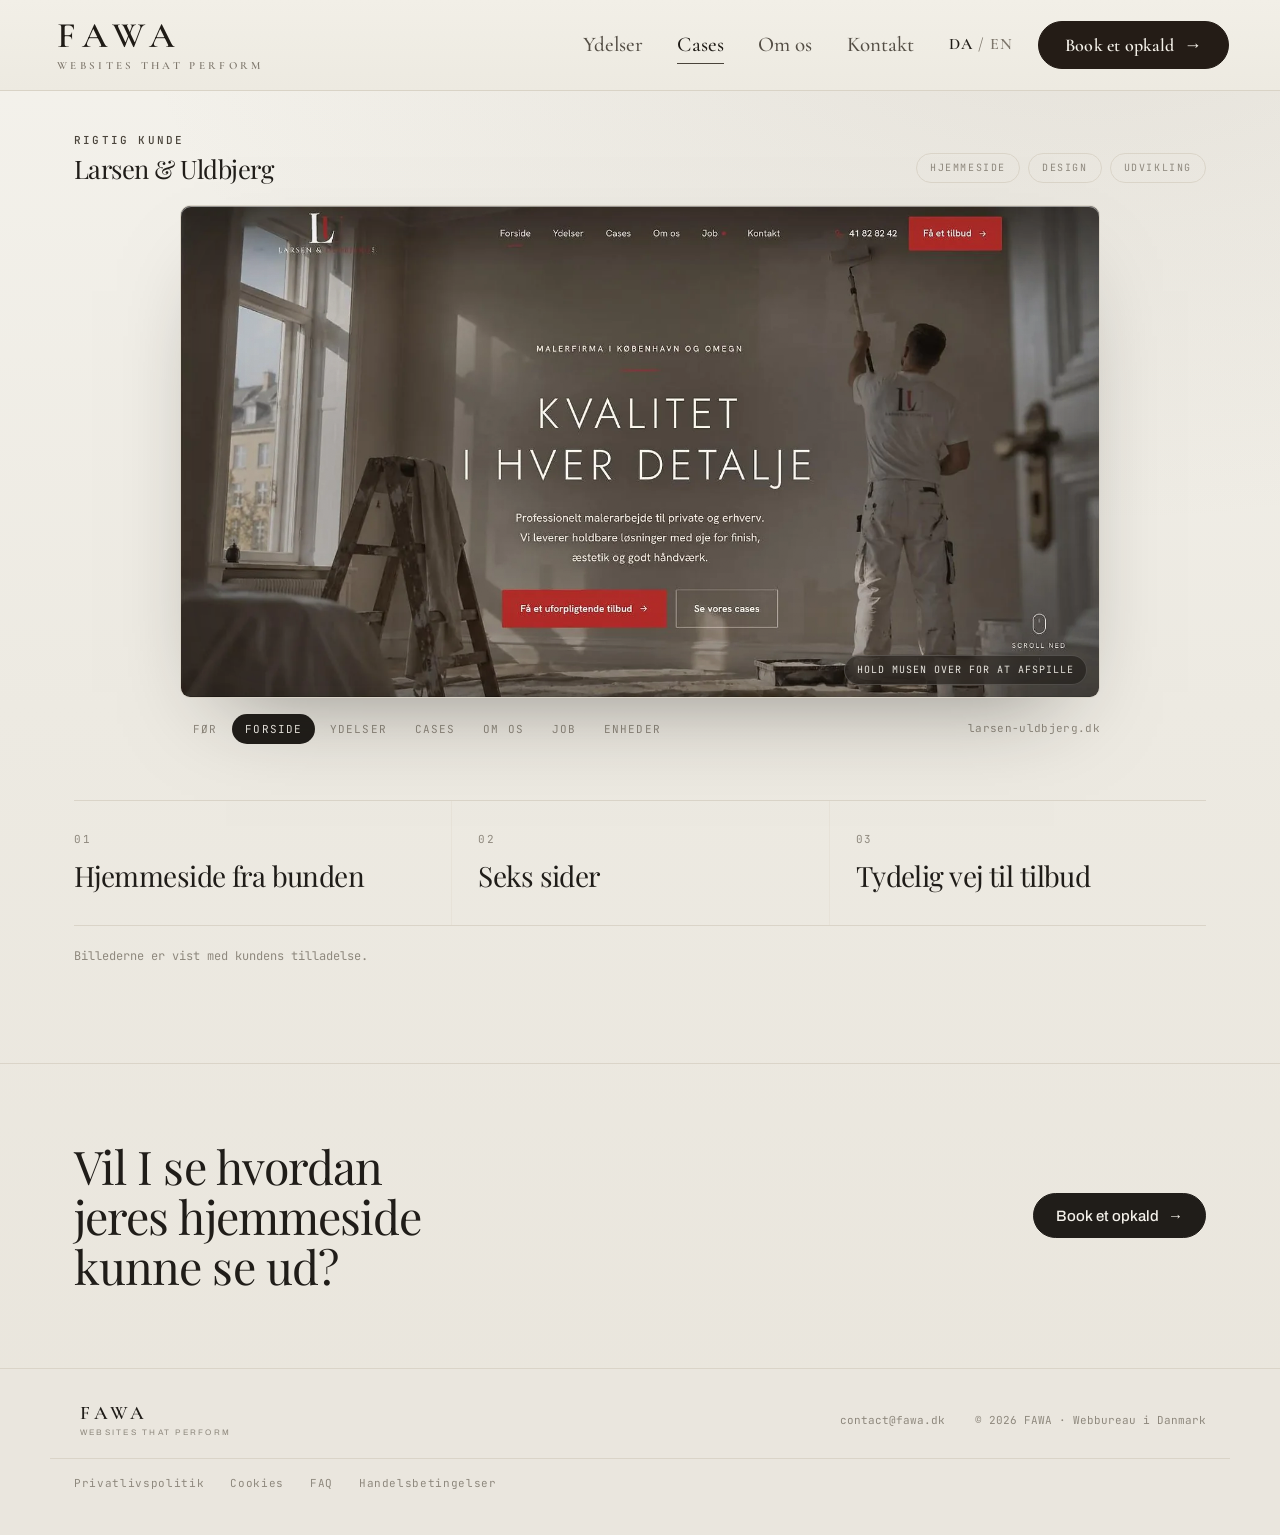
==== commit dfb8f2e4: "Add files via upload" ====
--- a/cases/index.html
+++ b/cases/index.html
@@ -16,29 +16,30 @@
   document.head.appendChild(m);
 })();
 </script>
-<title>Cases | FAWA</title>
-<meta name="description" content="Før og efter: se hvad en gennemgang gør ved en hjemmeside. Eksempler fra seks brancher, fra forsiden til vejen til kontakt.">
+<title>Cases · FAWA</title>
+<meta name="description" content="Larsen &amp; Uldbjerg: fra tom side til ny hjemmeside. Se før og efter, og se hele hjemmesiden blive bygget op.">
+<meta name="theme-color" content="#2E251F">
 <link rel="canonical" href="https://fawa.dk/cases/">
+<link rel="icon" href="../assets/favicon.svg">
+<link rel="apple-touch-icon" href="../assets/favicon.svg">
 <meta property="og:type" content="website">
 <meta property="og:site_name" content="FAWA">
 <meta property="og:locale" content="da_DK">
 <meta property="og:locale:alternate" content="en_GB">
 <meta property="og:url" content="https://fawa.dk/cases/">
-<meta property="og:title" content="Cases | FAWA">
-<meta property="og:description" content="Før og efter: se hvad en gennemgang gør ved en hjemmeside. Eksempler fra seks brancher, fra forsiden til vejen til kontakt.">
+<meta property="og:title" content="Cases · FAWA">
+<meta property="og:description" content="Larsen &amp; Uldbjerg: fra tom side til ny hjemmeside. Se før og efter, og se hele hjemmesiden blive bygget op.">
 <meta property="og:image" content="https://fawa.dk/og.jpg">
 <meta property="og:image:width" content="1200">
 <meta property="og:image:height" content="630">
-<meta property="og:image:alt" content="FAWA, hjemmesider der performer">
+<meta property="og:image:alt" content="FAWA · hjemmesider der performer">
 <meta name="twitter:card" content="summary_large_image">
-<meta name="twitter:title" content="Cases | FAWA">
-<meta name="twitter:description" content="Før og efter: se hvad en gennemgang gør ved en hjemmeside. Eksempler fra seks brancher, fra forsiden til vejen til kontakt.">
+<meta name="twitter:title" content="Cases · FAWA">
+<meta name="twitter:description" content="Larsen &amp; Uldbjerg: fra tom side til ny hjemmeside. Se før og efter, og se hele hjemmesiden blive bygget op.">
 <meta name="twitter:image" content="https://fawa.dk/og.jpg">
-<link rel="icon" href="../assets/favicon.svg">
-<link rel="preload" as="image" href="../assets/img/hero.webp" fetchpriority="high">
-<meta name="theme-color" content="#2E251F">
 <link rel="preload" href="../assets/fonts/cormorant-garamond-latin-wght-normal.woff2" as="font" type="font/woff2" crossorigin>
 <link rel="preload" href="../assets/fonts/archivo-latin-wght-normal.woff2" as="font" type="font/woff2" crossorigin>
+<link rel="preload" as="image" href="../assets/img/hero.webp" fetchpriority="high">
 <link rel="stylesheet" href="../assets/fonts.css">
 <script>
 (function(){
@@ -145,11 +146,10 @@
 .logo .tg{font-family:var(--f-ui);font-weight:400;font-size:.5rem;letter-spacing:.28em;text-transform:uppercase;color:var(--ink-3)}
 @media (max-width:560px){.logo .wm{font-size:1.25rem;letter-spacing:.28em}.logo .tg{display:none}}
 .menu{display:flex;gap:34px;align-items:baseline}
-.menu a{text-decoration:none;display:inline-block;line-height:normal}
 .menu button,.menu a{
   background:none;border:0;padding:6px 0;cursor:pointer;color:var(--ink-2);
   font-family:var(--f-it);font-size:1.3125rem;font-weight:500;letter-spacing:.005em;
-  border-bottom:1px solid transparent;
+  border-bottom:1px solid transparent;text-decoration:none;display:inline-block;line-height:normal;
 }
 .menu button:hover,.menu a:hover{color:var(--ink)}
 .menu button[aria-current="true"],.menu a[aria-current="true"]{color:var(--ink);border-bottom-color:var(--accent)}
@@ -164,8 +164,7 @@
     background:#EFECE4;border-bottom:1px solid var(--line);padding:8px 24px 18px;
   }
   .menu.open{display:flex}
-  .menu a{display:block;width:100%}
-  .menu button,.menu a{padding:14px 0;border-bottom:1px solid var(--line-soft);text-align:left;font-size:1.375rem}
+  .menu button,.menu a{padding:14px 0;border-bottom:1px solid var(--line-soft);text-align:left;font-size:1.375rem;display:block;width:100%}
   .burger{display:block;order:3}
   .hd .btn{display:none}
   .logo{font-size:1.2rem;letter-spacing:.3em}
@@ -469,15 +468,21 @@
 .ba-tag.l{left:14px}
 .ba-tag.r{right:14px;color:#F4F1EA;border-color:rgba(244,241,234,.4)}
 .ba-range{position:absolute;inset:0;width:100%;height:100%;margin:0;opacity:0;cursor:ew-resize;z-index:4;-webkit-appearance:none;appearance:none;background:transparent}
-.ba-handle{position:absolute;top:0;bottom:0;left:var(--pos,50%);width:1px;background:rgba(244,241,234,.9);z-index:3;pointer-events:none}
+.ba-handle{position:absolute;top:0;bottom:0;left:var(--pos,50%);width:2px;margin-left:-1px;z-index:3;pointer-events:none;background:linear-gradient(180deg,rgba(255,255,255,.25),rgba(255,255,255,.85) 18%,rgba(255,255,255,.85) 82%,rgba(255,255,255,.25));box-shadow:0 0 22px rgba(255,255,255,.45),0 0 2px rgba(0,0,0,.25)}
 .ba-handle::after{
   content:"";position:absolute;top:50%;left:50%;transform:translate(-50%,-50%);
-  width:46px;height:46px;border-radius:50%;background:rgba(30,27,23,.55);
-  border:1px solid rgba(244,241,234,.7);backdrop-filter:blur(6px);
-}
+  width:58px;height:58px;border-radius:999px;
+  background:linear-gradient(145deg,rgba(255,255,255,.34),rgba(255,255,255,.10) 42%,rgba(255,255,255,.26));
+  border:1px solid rgba(255,255,255,.55);
+  -webkit-backdrop-filter:blur(16px) saturate(190%);backdrop-filter:blur(16px) saturate(190%);
+  box-shadow:0 14px 40px rgba(0,0,0,.34),inset 0 1px 0 rgba(255,255,255,.85),inset 0 -10px 22px rgba(255,255,255,.18),inset 0 0 0 1px rgba(255,255,255,.12);
+  transition:transform .35s cubic-bezier(.22,1,.36,1),box-shadow .35s ease;
+}
+.ba:hover .ba-handle::after{transform:translate(-50%,-50%) scale(1.07);box-shadow:0 18px 50px rgba(0,0,0,.4),inset 0 1px 0 rgba(255,255,255,.95),inset 0 -10px 22px rgba(255,255,255,.22)}
 .ba-handle::before{
   content:"‹ ›";position:absolute;top:50%;left:50%;transform:translate(-50%,-50%);z-index:2;
-  font-family:var(--f-ui);font-size:.9rem;color:#F4F1EA;letter-spacing:.06em;line-height:1;
+  font-family:var(--f-ui);font-size:1rem;color:#fff;letter-spacing:.1em;line-height:1;
+  text-shadow:0 1px 10px rgba(0,0,0,.5);
 }
 .ba-range:focus-visible ~ .ba-handle::after{outline:2px solid var(--accent);outline-offset:3px}
 .ba-cap{display:flex;flex-wrap:wrap;justify-content:space-between;gap:10px;margin-top:12px;font-family:var(--f-mono);font-size:.6875rem;color:var(--ink-3)}
@@ -489,10 +494,10 @@
   letter-spacing:.16em;text-transform:uppercase;color:var(--accent);
   border:1px solid var(--accent);border-radius:999px;padding:5px 13px;
 }
-.flag.real{color:#F4F1EA;background:var(--accent);border-color:var(--accent)}
+.flag.real{color:var(--btn-fg);background:var(--accent);border-color:var(--accent);font-size:.6875rem;font-weight:500}
 .changes{list-style:none;margin:22px 0 0;padding:0}
-.changes li{display:grid;grid-template-columns:auto 1fr;gap:14px;padding-block:13px;border-top:1px solid var(--line-soft);font-size:.9375rem;color:var(--ink-2);line-height:1.55}
-.changes .i{font-family:var(--f-mono);font-size:.6875rem;color:var(--accent);padding-top:.3em}
+.changes li{padding-block:13px;border-top:1px solid var(--line-soft);font-size:.9375rem;color:var(--ink-2);line-height:1.55}
+.changes .i{font-family:var(--f-mono);font-size:.6875rem;color:var(--accent);padding-top:.3em}.case-top{padding-top:clamp(26px,3.2vw,46px);padding-bottom:clamp(14px,2vw,22px)}.case-head{display:flex;align-items:flex-end;justify-content:space-between;gap:20px;flex-wrap:wrap}.case-head h1{margin:6px 0 0}.reel-tags{list-style:none;display:flex;gap:8px;margin:0;padding:0;flex-wrap:wrap}.reel-tags li{font-family:var(--f-mono);font-size:.625rem;letter-spacing:.16em;text-transform:uppercase;color:var(--ink-3);border:1px solid var(--line);border-radius:999px;padding:6px 13px}.reel-sec{padding:0 0 clamp(18px,2.4vw,30px)}.facts-sec{padding-top:clamp(14px,2vw,26px)}.reel{max-width:920px;margin-inline:auto}.reel-screen{position:relative;border:1px solid var(--line);border-radius:10px;overflow:hidden;background:var(--surface-2);box-shadow:0 40px 90px -46px rgba(32,29,25,.5);transform:perspective(1800px) rotateX(var(--rx,0deg)) rotateY(var(--ry,0deg));transition:transform .6s cubic-bezier(.22,1,.36,1),box-shadow .6s ease,scale .75s cubic-bezier(.22,1,.36,1)}.reel:hover .reel-screen,.reel.is-live .reel-screen{scale:1.032}.reel.is-live .reel-screen{box-shadow:0 54px 110px -44px rgba(32,29,25,.58)}.reel-view{position:relative;aspect-ratio:1500/803;overflow:hidden;background:var(--surface-2)}.reel-shot{position:absolute;inset:0;opacity:0;pointer-events:none;transform:scale(1.035);filter:blur(12px) saturate(1.1);transition:opacity 1.15s cubic-bezier(.4,0,.2,1),transform 1.5s cubic-bezier(.22,1,.36,1),filter 1.15s cubic-bezier(.4,0,.2,1)}.reel-shot.is-on{opacity:1;transform:scale(1);filter:blur(0) saturate(1)}.reel-shot.is-out{opacity:0;transform:scale(.988);filter:blur(9px) saturate(1);transition:opacity 1s cubic-bezier(.4,0,.2,1),transform 1.4s cubic-bezier(.22,1,.36,1),filter 1s cubic-bezier(.4,0,.2,1)}.reel-shot img{display:block;width:100%;height:auto;transform:translateY(0)}.build{position:absolute;left:0;right:0;top:0;z-index:2;pointer-events:none}.build .bl{position:absolute;left:0;top:0;width:100%;height:auto;display:block;opacity:0}.reel.is-live .reel-shot.is-on.has-build .b1{animation:bl1 4s linear}.reel.is-live .reel-shot.is-on.has-build .b2{animation:bl2 4s linear}.reel.is-live .reel-shot.is-on.has-build .b3{animation:bl3 4s linear}.reel.is-live .reel-shot.is-on.has-build > img{animation:blmain 4s linear}@keyframes bl1{0%,68%{opacity:1}78%,100%{opacity:0}}@keyframes bl2{0%,31%{opacity:0}39%,68%{opacity:1}78%,100%{opacity:0}}@keyframes bl3{0%,50%{opacity:0}58%,68%{opacity:1}78%,100%{opacity:0}}@keyframes blmain{0%,68%{opacity:0}78%,100%{opacity:1}}.reel-screen::after{content:"";position:absolute;inset:0;z-index:6;pointer-events:none;border-radius:inherit;box-shadow:inset 0 1px 0 rgba(255,255,255,.5),inset 0 0 90px rgba(32,29,25,.16);background:radial-gradient(135% 95% at 50% 48%,rgba(32,29,25,0) 56%,rgba(32,29,25,.16) 100%)}.reel-grain{position:absolute;inset:0;z-index:5;pointer-events:none;opacity:.055;mix-blend-mode:multiply;background-image:url("data:image/svg+xml,%3Csvg xmlns='http://www.w3.org/2000/svg' width='160' height='160'%3E%3Cfilter id='n'%3E%3CfeTurbulence type='fractalNoise' baseFrequency='.85' numOctaves='2' stitchTiles='stitch'/%3E%3C/filter%3E%3Crect width='160' height='160' filter='url(%23n)' opacity='.55'/%3E%3C/svg%3E");background-size:160px 160px}.reel.is-live .reel-shot:first-child img{animation:kenburns 3.6s cubic-bezier(.22,1,.36,1) both}@keyframes kenburns{from{scale:1.055}to{scale:1}}.reel-shot.is-on.reel-devices{animation:devscene 1.4s cubic-bezier(.22,1,.36,1) both}@keyframes devscene{from{scale:1.035}to{scale:1}}.case-head{transition:opacity .8s ease}.reel-on .case-head{opacity:.4}.reel-on .reel-screen{box-shadow:0 70px 150px -50px rgba(32,29,25,.68)}@media(prefers-reduced-motion:reduce){.reel-grain{display:none}.reel.is-live .reel-shot:first-child img,.reel-shot.is-on.reel-devices{animation:none}.reel-on .case-head{opacity:1}}.reel-sweep{position:absolute;left:0;right:0;top:0;height:190px;z-index:3;pointer-events:none;opacity:0;background:linear-gradient(180deg,rgba(255,255,255,0),rgba(255,255,255,.30) 62%,rgba(255,255,255,.62) 92%,rgba(255,255,255,0))}.reel-sweep.go{animation:sweep 1.25s cubic-bezier(.33,0,.18,1)}@keyframes sweep{0%{opacity:0;transform:translateY(-190px)}22%{opacity:.85}78%{opacity:.5}100%{opacity:0;transform:translateY(100%)}}.reel-devices{position:absolute;inset:0;background:var(--surface-2)}.reel-devices .dev{position:absolute;border:1px solid var(--line);overflow:hidden;background:#fff;opacity:0;transform:translateY(18px)}.reel-devices .dev img{display:block;width:100%;height:auto}.reel-devices .dev-d{left:3%;top:50%;width:72%;border-radius:7px;box-shadow:0 30px 60px -28px rgba(32,29,25,.6);transform:translateY(calc(-50% + 18px))}.reel-devices .dev-t{right:12%;bottom:9%;width:33%;border-radius:10px;box-shadow:0 24px 50px -22px rgba(32,29,25,.55)}.reel-devices .dev-m{right:2.5%;bottom:5%;width:15.5%;border-radius:16px;box-shadow:0 20px 44px -18px rgba(32,29,25,.55)}.reel-shot.is-on.reel-devices .dev-t,.reel-shot.is-on.reel-devices .dev-m{animation:devin .62s cubic-bezier(.22,1,.36,1) forwards}.reel-shot.is-on.reel-devices .dev-d{animation:devind .62s cubic-bezier(.22,1,.36,1) forwards}.reel-shot.is-on.reel-devices .dev-t{animation-delay:.14s}.reel-shot.is-on.reel-devices .dev-m{animation-delay:.28s}@keyframes devin{to{opacity:1;transform:translateY(0)}}@keyframes devind{to{opacity:1;transform:translateY(-50%)}}.reel-rail{display:flex;align-items:center;gap:16px;margin-top:16px;flex-wrap:wrap}.reel-steps{list-style:none;display:flex;gap:2px;margin:0;padding:0;flex-wrap:wrap}.reel-steps button{font-family:var(--f-mono);font-size:.6875rem;letter-spacing:.1em;text-transform:uppercase;color:var(--ink-3);background:none;border:1px solid transparent;border-radius:999px;padding:7px 12px;cursor:pointer;transition:color .25s ease,background .25s ease}.reel-steps button:hover{color:var(--ink)}.reel-steps .is-live button{color:var(--btn-fg);background:var(--btn-bg)}.reel-prog{flex:1 1 80px;min-width:60px;height:1px;background:transparent;position:relative;display:block;overflow:hidden}.reel-prog i{display:none}.reel-url{font-family:var(--f-mono);font-size:.6875rem;color:var(--ink-3);letter-spacing:.03em;white-space:nowrap}.reel-hint{position:absolute;right:12px;bottom:12px;margin:0;z-index:4;font-family:var(--f-mono);font-size:.625rem;letter-spacing:.1em;text-transform:uppercase;color:#F4F1EA;background:rgba(26,22,18,.52);border:1px solid rgba(255,255,255,.18);-webkit-backdrop-filter:blur(8px);backdrop-filter:blur(8px);border-radius:999px;padding:6px 12px;transition:opacity .35s ease}.reel.is-live .reel-hint{opacity:0}.facts{list-style:none;margin:0;padding:0;display:grid;grid-template-columns:repeat(3,1fr);border-block:1px solid var(--line)}.facts li{padding:30px 26px 34px;border-left:1px solid var(--line-soft);display:flex;flex-direction:column;gap:12px}.facts li:first-child{border-left:0;padding-left:0}.facts .n{font-family:var(--f-mono);font-size:.6875rem;letter-spacing:.16em;color:var(--ink-3)}.facts h2{margin:0;font-size:var(--s2)}.case-link{margin-top:26px}.case-link a{color:var(--ink);text-decoration:none;border-bottom:1px solid var(--line);padding-bottom:3px;font-size:1.0625rem}.case-link a:hover{border-color:var(--ink)}@media(max-width:820px){.facts{grid-template-columns:1fr}.facts li{border-left:0;border-top:1px solid var(--line-soft);padding:24px 0 26px}.facts li:first-child{border-top:0}.reel-url{display:none}}@media(prefers-reduced-motion:reduce){.build{display:none}.reel-shot,.reel-shot.is-on,.reel-shot.is-out{transition:none;filter:none;transform:none}.reel-shot img{transition:none!important}.reel-sweep{display:none}.reel-screen{transform:none}.reel-devices .dev{opacity:1;animation:none!important}.reel-devices .dev-d{transform:translateY(-50%)}.reel-devices .dev-t,.reel-devices .dev-m{transform:none}}
 
 /* ============ pricing ============ */
 .tiers{display:grid;grid-template-columns:repeat(3,1fr);gap:18px}
@@ -504,7 +509,7 @@
 .tier.feature{border-color:var(--accent)}
 .tier .tag{align-self:flex-start;font-family:var(--f-mono);font-size:.625rem;letter-spacing:.14em;text-transform:uppercase;color:var(--accent);border:1px solid var(--accent);border-radius:999px;padding:3px 11px}
 .tier h3{font-size:var(--s2)}
-.tier .scope{font-family:var(--f-mono);font-size:.75rem;color:var(--ink-3)}
+.tier .scope{font-family:var(--f-mono);font-size:.75rem;color:var(--ink-3)}.trio-cta{margin-top:26px}
 .price{font-family:var(--f-serif);font-weight:400;font-size:2.5rem;line-height:1;letter-spacing:-.01em;font-variant-numeric:tabular-nums;display:flex;align-items:baseline;gap:9px}
 .price span{font-family:var(--f-mono);font-size:.75rem;color:var(--ink-3);letter-spacing:.04em}
 .price .pre{text-transform:uppercase;letter-spacing:.14em;font-size:.6875rem}
@@ -527,8 +532,8 @@
 .info-panel[hidden]{display:none}
 .info-panel h4{font-family:var(--f-ui);font-weight:600;font-size:.9375rem;color:var(--ink);margin:0}
 .info-panel ul{list-style:none;margin:0;padding:0;display:grid;gap:7px}
-.info-panel li{position:relative;padding-left:20px;color:var(--ink-2);font-size:.9375rem;line-height:1.6}
-.info-panel li::before{content:"";position:absolute;left:2px;top:.72em;width:5px;height:5px;border-radius:50%;background:var(--accent)}
+.info-panel li{position:relative;padding-left:15px;color:var(--ink-2);font-size:.9375rem;line-height:1.6}
+.info-panel li::before{content:"";position:absolute;left:0;top:.5em;width:5px;height:5px;border-radius:50%;background:var(--accent)}
 .info-panel .cols{display:grid;grid-template-columns:1fr 1fr;gap:clamp(20px,3vw,44px)}
 .info-panel .cols > div{display:grid;gap:10px;align-content:start}
 .info-panel .foot{color:var(--ink-3);font-size:.875rem;line-height:1.6;margin:0}
@@ -723,15 +728,16 @@
 .foot-links a{font-family:var(--f-mono);font-size:.6875rem;letter-spacing:.06em;color:var(--ink-3);text-decoration:none}
 .foot-links a:hover{color:var(--ink);text-decoration:underline;text-underline-offset:3px}
 
-</style>
-<script>window.__PAGE__="cases";window.__META__={"forside": {"da": ["FAWA | Hjemmesider der performer", "FAWA optimerer eksisterende hjemmesider, så de bliver hurtigere, tydeligere og konverterer bedre. Design, struktur og tekst med udgangspunkt i, hvad der skaber kunder."], "en": ["FAWA | Websites that perform", "FAWA optimises existing websites so they load faster, read clearer and convert better. Design, structure and copy built around what actually brings in customers."]}, "ydelser": {"da": ["Ydelser og priser | FAWA", "Fast pris, aftalt inden vi går i gang. Vi optimerer den hjemmeside, I har. Prisen afhænger alene af, hvor mange sider siden har. Fra 4.995 kr."], "en": ["Services and prices | FAWA", "A fixed price, agreed before we start. We optimise the website you already have. The price depends only on how many pages it has. From 4,995 DKK."]}, "cases": {"da": ["Cases | FAWA", "Før og efter: se hvad en gennemgang gør ved en hjemmeside. Eksempler fra seks brancher, fra forsiden til vejen til kontakt."], "en": ["Cases | FAWA", "Before and after: see what a review does to a website. Examples from six industries, from the front page to the path to contact."]}, "om": {"da": ["Om FAWA: to faste ansigter fra start til levering", "FAWA er et dansk webbureau drevet af Melissa og Sofia. Ingen projektledere eller underleverandører. I taler med de samme to mennesker hele vejen."], "en": ["About FAWA: two people, start to delivery", "FAWA is a Danish web studio run by Melissa and Sofia. No project managers or subcontractors. You talk to the same two people throughout."]}, "kontakt": {"da": ["Kontakt FAWA", "Skriv til os, så finder vi et tidspunkt til et kort opkald. Vi kigger på jeres side inden, så vi har noget konkret at tale om. I forpligter jer ikke til noget."], "en": ["Contact FAWA", "Write to us and we'll find a time for a short call. We look at your site beforehand, so we have something concrete to talk about. You commit to nothing."]}, "privatliv": {"da": ["Privatlivspolitik | FAWA", "Sådan indsamler, bruger, opbevarer og beskytter FAWA personoplysninger på fawa.dk."], "en": ["Privacy policy | FAWA", "How FAWA collects, uses, stores and protects personal data on fawa.dk."]}, "cookies": {"da": ["Cookiepolitik | FAWA", "fawa.dk sætter ingen cookies og bruger hverken statistik eller markedsføring. Se den fulde oversigt over lagring på siden."], "en": ["Cookie policy | FAWA", "fawa.dk sets no cookies and uses neither analytics nor marketing. See the full overview of storage on the site."]}, "faq": {"da": ["Ofte stillede spørgsmål | FAWA", "Svar på de spørgsmål, virksomheder typisk har om optimering og redesign af deres eksisterende hjemmeside."], "en": ["Frequently asked questions | FAWA", "Answers to the questions companies usually have about optimising and redesigning an existing website."]}, "vilkaar": {"da": ["Handelsbetingelser | FAWA", "FAWAs handelsbetingelser for erhvervskunder om optimering og redesign af eksisterende hjemmesider."], "en": ["Terms of business | FAWA", "FAWA's terms of business for business customers on optimising and redesigning existing websites."]}};</script>
+.hero-photo .hero-shot{scale:var(--hz,1)}.hero-photo .hero-in{translate:0 var(--hy,0px);opacity:var(--ho,1)}.hero-screen{position:absolute;left:0;top:0;width:1000px;height:700px;transform-origin:0 0;z-index:0;pointer-events:none;opacity:0;transition:opacity .45s ease}.hero-screen.on{opacity:1}.scr-win{position:absolute;inset:0;overflow:hidden;border-radius:9px/7px;background:#17120F}.scr-page{display:block;width:100%;height:auto;filter:brightness(.95) contrast(1.03);animation:scrPan 110s linear infinite}@keyframes scrPan{0%,1.2%{transform:translateY(0)}1.2%,63%{animation-timing-function:cubic-bezier(.4,0,.5,1)}63%,70%{transform:translateY(calc(700px - 100%))}87%,100%{transform:translateY(0)}}@media(max-width:1000px){.hero-screen{display:none}}@media(prefers-reduced-motion:reduce){.scr-page{animation:none}}.hero-scrim{position:absolute;inset:0;z-index:0;pointer-events:none;background:linear-gradient(90deg,rgba(28,21,15,.58) 0%,rgba(28,21,15,.40) 26%,rgba(28,21,15,.10) 44%,rgba(28,21,15,0) 53%),linear-gradient(180deg,rgba(28,21,15,.30) 0%,rgba(28,21,15,0) 26%,rgba(28,21,15,0) 80%,rgba(28,21,15,.32) 100%)}.hero-warm{position:absolute;inset:0;z-index:1;pointer-events:none;background:linear-gradient(104deg,rgba(255,198,126,.05) 8%,rgba(255,196,120,.12) 34%,rgba(255,186,110,.04) 48%,rgba(255,186,110,0) 56%),radial-gradient(40% 46% at 30% 10%,rgba(255,210,150,.10),rgba(255,210,150,0) 72%)}.hero-photo .hero-shot{filter:none}.hero-grain{position:absolute;inset:0;z-index:1;pointer-events:none;opacity:.05;background-image:url("data:image/svg+xml,%3Csvg xmlns='http://www.w3.org/2000/svg' width='160' height='160'%3E%3Cfilter id='n'%3E%3CfeTurbulence type='fractalNoise' baseFrequency='.85' numOctaves='2' stitchTiles='stitch'/%3E%3C/filter%3E%3Crect width='160' height='160' filter='url(%23n)' opacity='.55'/%3E%3C/svg%3E");background-size:150px 150px}.hero-cta .btn{transition:transform .55s cubic-bezier(.22,1,.36,1),background .3s ease,color .3s ease,border-color .3s ease}.hero-cta .btn .ar{transition:transform .6s cubic-bezier(.22,1,.36,1)}@media(prefers-reduced-motion:reduce){.hero-light,.hero-grain{display:none}.hero-photo .hero-shot,.hero-photo .hero-in{transform:none;scale:1;translate:none;opacity:1;transition:none}}</style>
+
+<script>window.__PAGE__="cases";window.__META__={"forside": {"da": ["FAWA · Hjemmesider der performer", "FAWA optimerer eksisterende hjemmesider, så de bliver hurtigere, tydeligere og konverterer bedre. Design, struktur og tekst med udgangspunkt i, hvad der skaber kunder."], "en": ["FAWA · Websites that perform", "FAWA optimises existing websites so they load faster, read clearer and convert better. Design, structure and copy built around what actually brings in customers."]}, "ydelser": {"da": ["Ydelser og priser · FAWA", "Fast pris, aftalt inden vi går i gang. Vi optimerer den hjemmeside I har · prisen afhænger alene af hvor mange sider hjemmesiden har. Fra 4.995 kr."], "en": ["Services and prices · FAWA", "A fixed price, agreed before we start. We optimise the website you already have · the price depends only on how many pages it has. From 4,995 DKK."]}, "cases": {"da": ["Cases · FAWA", "Larsen & Uldbjerg: fra tom side til ny hjemmeside. Se før og efter, og se hele hjemmesiden blive bygget op."], "en": ["Cases · FAWA", "Larsen & Uldbjerg: from an empty page to a new website. See before and after, and watch the whole site being built."]}, "om": {"da": ["Om FAWA: to faste ansigter fra start til levering", "FAWA er et dansk webbureau drevet af Melissa og Sofia. Ingen projektledere eller underleverandører. I taler med de samme to mennesker hele vejen."], "en": ["About FAWA: two people, start to delivery", "FAWA is a Danish web studio run by Melissa and Sofia. No project managers or subcontractors. You talk to the same two people throughout."]}, "kontakt": {"da": ["Kontakt FAWA", "Skriv til os, så finder vi et tidspunkt til et kort opkald. Vi kigger på jeres hjemmeside inden, så vi har noget konkret at tale om. I forpligter jer ikke til noget."], "en": ["Contact FAWA", "Write to us and we'll find a time for a short call. We look at your website beforehand, so we have something concrete to talk about. You commit to nothing."]}, "privatliv": {"da": ["Privatlivspolitik · FAWA", "Sådan indsamler, bruger, opbevarer og beskytter FAWA personoplysninger på fawa.dk."], "en": ["Privacy policy · FAWA", "How FAWA collects, uses, stores and protects personal data on fawa.dk."]}, "cookies": {"da": ["Cookiepolitik · FAWA", "fawa.dk sætter ingen cookies og bruger hverken statistik eller markedsføring. Se den fulde oversigt over lagring på siden."], "en": ["Cookie policy · FAWA", "fawa.dk sets no cookies and uses neither analytics nor marketing. See the full overview of storage on the site."]}, "faq": {"da": ["Ofte stillede spørgsmål · FAWA", "Svar på de spørgsmål virksomheder typisk har om optimering og redesign af deres eksisterende hjemmeside."], "en": ["Frequently asked questions · FAWA", "Answers to the questions companies usually have about optimising and redesigning an existing website."]}, "vilkaar": {"da": ["Handelsbetingelser · FAWA", "FAWAs handelsbetingelser for erhvervskunder om optimering og redesign af eksisterende hjemmesider."], "en": ["Terms of business · FAWA", "FAWA's terms of business for business customers on optimising and redesigning existing websites."]}};</script>
 </head>
 <body>
 <div id="app" data-mode="dark">
 
 <header>
   <div class="wrap hd">
-    <button class="logo" data-go="forside" aria-label="FAWA, forside"><span class="wm">FA<i class="kw">W</i>A</span><span class="tg" data-i18n="brand.tag">Websites that perform</span></button>
+    <button class="logo" data-go="forside" aria-label="FAWA · forside"><span class="wm">FA<i class="kw">W</i>A</span><span class="tg" data-i18n="brand.tag">Websites that perform</span></button>
     <nav class="menu" id="menu">
       <a href="../ydelser/" data-go="ydelser" data-i18n="n.services">Ydelser</a>
       <a href="../cases/" data-go="cases" data-i18n="n.cases">Cases</a>
@@ -752,11 +758,18 @@
 <div class="page active" id="page-forside">
 
   <section class="hero tone-1 hero-photo">
-    <div class="hero-shot" aria-hidden="true"></div>
+    <div class="hero-shot" aria-hidden="true"><div class="hero-screen" aria-hidden="true"><div class="scr-win"><img class="scr-page" decoding="async" src="../assets/img/skaerm.webp" alt=""></div></div></div>
+    
+    
+    
+    <span class="hero-scrim" aria-hidden="true"></span>
+    <span class="hero-warm" aria-hidden="true"></span>
+    
+    <span class="hero-grain" aria-hidden="true"></span>
     <div class="wrap hero-in">
       <p class="hero-eyebrow" data-i18n="brand.tag">Websites that perform</p>
       <h1 data-i18n="h.h1">Hjemmesider<br><span class="nb">der <i>performer</i></span></h1>
-      <p class="lede" data-i18n="h.lede">Vi hjælper virksomheder med at optimere deres hjemmesider og omsætte besøgende til kunder gennem skarpere budskaber, kompromisløst design og en tydelig vej til kontakt.</p>
+      <p class="lede" data-i18n="h.lede">Vi hjælper virksomheder med at optimere deres hjemmesider og omsætte besøgende til kunder. Det sker gennem skarpere budskaber, kompromisløst design og en tydelig vej til kontakt.</p>
       <div class="hero-cta">
         <button class="btn" data-go="kontakt"><span data-i18n="cta.free">Book et opkald</span> <span class="ar">→</span></button>
         <button class="btn btn-ghost" data-go="cases" data-i18n="h.seecases">Se vores arbejde</button>
@@ -770,42 +783,38 @@
 
   <section class="section tone-2">
     <div class="wrap sec-head rv">
-      <p class="eyebrow" data-i18n="h.o.eyebrow">Det vi laver</p>
-      <h2 data-i18n="h.o.h2">Tre måder at arbejde sammen på</h2>
+      <h2 data-i18n="h.o.h2">Tre ting vi kan tage os af</h2>
     </div>
     <div class="trio">
       <div class="rv">
-        <span class="n">01</span>
-        <h3 data-i18n="h.o1h">Optimering af jeres side</h3>
-        <p data-i18n="h.o1p">Det vi oftest laver: vi tager den side, I har, og gør den bedre. Tydeligere budskab, færre benspænd, hurtigere på mobil.</p>
-        <p><button class="link" data-go="ydelser"><span data-i18n="h.o.link">Se priser</span> <span class="ar">→</span></button></p>
+        <h3 data-i18n="h.o1h">Optimering af jeres hjemmeside</h3>
+        <p data-i18n="h.o1p">Vi går hele siden igennem og bygger den om. Tekster, opbygning, farver, billeder og knapper.</p>
       </div>
       <div class="rv">
-        <span class="n">02</span>
         <h3 data-i18n="h.o2h">Ny hjemmeside</h3>
-        <p data-i18n="h.o2p">Skal der bygges nyt, gør vi det, men kun hvis det er dét, der flytter mest for jer.</p>
-        <p><button class="link" data-go="ydelser"><span data-i18n="h.o.link">Se priser</span> <span class="ar">→</span></button></p>
+        <p data-i18n="h.o2p">Skal der bygges en ny side, tager vi udgangspunkt i jeres idéer. Har I ingen, laver vi et oplæg til brand og udtryk.</p>
       </div>
       <div class="rv">
-        <span class="n">03</span>
-        <h3 data-i18n="h.o3h">Ekstra justeringer</h3>
-        <p data-i18n="h.o3p">Efter levering kan I tilkøbe ekstra justeringer, hvis der er noget, I gerne vil have ændret eller med på siden.</p>
-        <p><button class="link" data-go="ydelser"><span data-i18n="h.o.link">Se priser</span> <span class="ar">→</span></button></p>
-      </div>
+        <h3 data-i18n="h.o3h">Ændringer efter levering</h3>
+        <p data-i18n="h.o3p">Skal en tekst rettes eller et billede skiftes senere, laver vi det løbende.</p>
+      </div>
+    </div>
+    <div class="wrap rv">
+      <p class="trio-cta"><button class="link" data-go="ydelser"><span data-i18n="h.o.link">Se ydelser og priser</span> <span class="ar">→</span></button></p>
     </div>
   </section>
 
   <section class="section tone-3">
     <div class="wrap">
       <div class="sec-head rv">
-        <span class="flag" data-i18n="c.flag">Demo</span>
-        <h2 style="margin-top:16px" data-i18n="h.c.h2">Bartisan: samme brand, ny hjemmeside</h2>
-        <p data-i18n="h.c.p">En demo, vi selv har lavet for at vise metoden. Træk i midten og se forskellen.</p>
+        <span class="flag real" data-i18n="h.c.flag">Rigtig kunde</span>
+        <h2 style="margin-top:16px" data-i18n="h.c.h2">Larsen &amp; Uldbjerg: fra tom side til ny hjemmeside</h2>
+        <p data-i18n="h.c.p">Malerfirmaet havde et domæne, men der lå kun en vedligeholdelsesside bag det.</p>
       </div>
       <div class="ba rv" data-ba>
-        <div class="ba-stage" style="--pos:50%">
-          <img class="after-img" decoding="async" loading="lazy" src="../assets/img/bartisan-efter.webp" alt="Forslag til ny forside for Bartisan: mørkt, billedbåret design med produktet i fokus og én tydelig handling">
-          <img class="before-img" decoding="async" loading="lazy" src="../assets/img/bartisan-foer.webp" alt="Bartisans nuværende forside: lys, tekstbaseret, med blå links og uden tydelig handling">
+        <div class="ba-stage glass" style="--pos:50%;aspect-ratio:1500/803">
+          <img class="after-img" decoding="async" loading="lazy" src="../assets/img/lu-efter.webp" alt="Larsen &amp; Uldbjergs nye forside: en maler i arbejde, telefonnummer og tilbudsknap øverst">
+          <img class="before-img" decoding="async" loading="lazy" src="../assets/img/lu-foer.webp" alt="Larsen &amp; Uldbjerg før: en vedligeholdelsesside med beskeden om at siden snart er klar">
           <span class="ba-tag l" data-i18n="c.before">Før</span>
           <span class="ba-tag r" data-i18n="c.after">Efter</span>
           <input class="ba-range" type="range" min="0" max="100" value="50" aria-label="Træk for at sammenligne før og efter">
@@ -813,34 +822,32 @@
         </div>
         <div class="ba-cap">
           <span data-i18n="c.drag">Træk i midten for at sammenligne</span>
-          <span data-i18n="c.cap">Demo · forside</span>
+          <span data-i18n="lu.cap">Forside</span>
         </div>
-        <p style="margin-top:26px;text-align:center"><button class="link" data-go="cases"><span data-i18n="h.c.link">Se hele casen</span> <span class="ar">→</span></button></p>
-      </div>
+      </div>
+      <p style="margin-top:22px"><button class="link" data-go="cases"><span data-i18n="h.c.link">Se casen</span> <span class="ar">→</span></button></p>
     </div>
   </section>
-
-  <div class="tone-fade" aria-hidden="true"></div>
 
   <section class="section tone-4 on-light">
     <div class="wrap sec-head rv">
       <p class="eyebrow" data-i18n="p.eyebrow">Sådan foregår det</p>
-      <h2 data-i18n="p.h2">Fire skridt, i den rækkefølge</h2>
-      <p data-i18n="p.p">I ved hele vejen hvad der sker, hvad det koster, og hvornår I hører fra os igen.</p>
+      <h2 data-i18n="p.h2">Fire skridt i den rækkefølge</h2>
+      <p data-i18n="p.p">I ved hele vejen hvad der sker, hvad det koster og hvornår I hører fra os igen.</p>
     </div>
     <div class="wrap">
       <div class="steps">
-        <div class="step rv"><span class="n">01</span><h3 data-i18n="p.1h">Vi ringer sammen</h3><p data-i18n="p.1p">Vi laver en gennemgang af jeres side og ringer jer op, så vi kan tale den igennem sammen. Uforpligtende.</p></div>
-        <div class="step rv"><span class="n">02</span><h3 data-i18n="p.2h">Møde og forslag</h3><p data-i18n="p.2p">Til mødet har vi lavet en grundig gennemgang af siden, med konkrete forslag, fast pris og deadline.</p></div>
-        <div class="step rv"><span class="n">03</span><h3 data-i18n="p.3h">Udførelse</h3><p data-i18n="p.3p">Vi bygger. I får et link at følge med på undervejs, og vi lytter løbende til jeres input. Har I ønsker eller noget, der også skal med på siden, tager vi det med, mens vi er i gang.</p></div>
-        <div class="step rv"><span class="n">04</span><h3 data-i18n="p.4h">Efter levering</h3><p data-i18n="p.4p">I kan tilkøbe mulighed for ekstra justeringer, hvis I senere får ønsker til noget, der skal ændres eller med på siden.</p></div>
+        <div class="step rv"><span class="n">01</span><h3 data-i18n="p.1h">Uforpligtende telefonopkald</h3><p data-i18n="p.1p">Vi gennemgår jeres hjemmeside og ringer jer op så vi kan tale den igennem. Helt uforpligtende.</p></div>
+        <div class="step rv"><span class="n">02</span><h3 data-i18n="p.2h">Møde og forslag</h3><p data-i18n="p.2p">Til mødet har vi lavet en grundig gennemgang af siden med konkrete forslag, fast pris og deadline.</p></div>
+        <div class="step rv"><span class="n">03</span><h3 data-i18n="p.3h">Udførelse</h3><p data-i18n="p.3p">Vi får adgang til jeres hjemmeside og bygger den om derfra så I kan følge med undervejs hvis I ønsker det. Kommer der ønsker til noget mens vi arbejder, tager vi det med.</p></div>
+        <div class="step rv"><span class="n">04</span><h3 data-i18n="p.4h">Efter levering</h3><p data-i18n="p.4p">I kan tilkøbe mulighed for ekstra justeringer hvis I senere får ønsker til noget der skal ændres eller tilføjes.</p></div>
       </div>
     </div>
   </section>
 
   <section class="band tone-5 on-light">
     <div class="wrap band-in">
-      <h2 data-i18n="band.h">Skal vi kigge på jeres side sammen?</h2>
+      <h2 data-i18n="band.h">Skal vi kigge på jeres hjemmeside sammen?</h2>
       <button class="btn" data-go="kontakt"><span data-i18n="cta.free">Book et opkald</span> <span class="ar">→</span></button>
     </div>
   </section>
@@ -853,18 +860,18 @@
       <div class="sec-head">
         <p class="eyebrow" data-i18n="y.eyebrow">Ydelser og priser</p>
         <h1 data-i18n="y.h2">Fast pris, aftalt inden vi går i gang</h1>
-        <p data-i18n="y.p">Vi optimerer den hjemmeside, I har. Prisen afhænger alene af, hvor mange sider siden har, og den aftales inden vi går i gang. Det er ikke en timepris, der vokser undervejs.</p>
+        <p data-i18n="y.p">Vi optimerer den hjemmeside I har. Prisen afhænger alene af hvor mange sider hjemmesiden har, og den aftales inden vi går i gang. Ikke en timepris der vokser undervejs.</p>
       </div>
       <div class="tier feature wide includes">
         <div>
           <span class="tag" data-i18n="y.inctag">Det samme i alle pakker</span>
           <h3 data-i18n="y.inch">En fuld gennemgang af jeres nuværende hjemmeside</h3>
-          <p data-i18n="y.incp1">Vi går hele siden igennem og bygger den om, så den er til at forstå og handle på. Layout og opbygning, alle tekster, skrifttyper, farver, billeder, knapper og rækkefølgen på siderne. Det hele bliver gennemgået og rettet, ikke kun forsiden.</p>
-          <p data-i18n="y.incp2">Pakkerne indeholder præcis det samme arbejde. Det eneste, der adskiller dem, er hvor mange sider jeres hjemmeside har.</p>
+          <p data-i18n="y.incp1">Vi går hele siden igennem og bygger den om så den er til at forstå og handle på. Layout og opbygning, alle tekster, skrifttyper, farver, billeder, knapper og rækkefølgen på siderne. Det hele bliver gennemgået og rettet, ikke kun forsiden.</p>
+          <p data-i18n="y.incp2">Pakkerne indeholder præcis det samme arbejde. Det eneste der adskiller dem, er hvor mange sider jeres hjemmeside har.</p>
         </div>
         <div class="wide-side">
           <p class="price-note" data-i18n="y.incprice">Kun optimering</p>
-          <p data-i18n="y.incp3">Vi arbejder på den hjemmeside, I har i forvejen. Domæne, hosting og andre abonnementer er ikke en del af det, vi leverer. De bliver, hvor de er.</p>
+          <p data-i18n="y.incp3">Vi arbejder på den hjemmeside I har i forvejen. Domæne, hosting og andre abonnementer er ikke en del af det vi leverer. De bliver hvor de er.</p>
           <button class="btn" data-go="kontakt"><span data-i18n="cta.free">Book et opkald</span> <span class="ar">→</span></button>
         </div>
       </div>
@@ -894,7 +901,7 @@
         <div>
           <span class="tag" data-i18n="y.kliptag">Tilkøb</span>
           <h3 data-i18n="y.kliph">Klippekort til ændringer</h3>
-          <p data-i18n="y.klipp">Fem ændringer på jeres side, som I bruger, når I har brug for dem. Skriv til os, når noget skal rettes (en ny tekst, et nyt billede, en pris der er ændret), så trækker vi én fra kortet. Kortet udløber ikke.</p>
+          <p data-i18n="y.klipp">Fem ændringer på jeres hjemmeside som I bruger når I har brug for dem. Skriv til os når noget skal rettes, for eksempel en ny tekst, et nyt billede eller en pris der er ændret, så trækker vi én fra kortet. Kortet udløber ikke.</p>
         </div>
         <div class="wide-side">
           <p class="price-note" data-i18n="y.klipcount">5 ændringer</p>
@@ -907,44 +914,44 @@
             <div>
               <h4 data-i18n="y.defja">Det tæller som én ændring</h4>
               <ul>
-                <li data-i18n="y.defja1">En tekst, der skal rettes eller skrives om</li>
-                <li data-i18n="y.defja2">Et billede, der skal skiftes ud</li>
-                <li data-i18n="y.defja3">En pris, en åbningstid eller en kontaktoplysning, der skal opdateres</li>
-                <li data-i18n="y.defja4">Et punkt, der skal tilføjes eller fjernes i en liste eller i menuen</li>
+                <li data-i18n="y.defja1">En tekst der skal rettes eller skrives om</li>
+                <li data-i18n="y.defja2">Et billede der skal skiftes ud</li>
+                <li data-i18n="y.defja3">En pris, en åbningstid eller en kontaktoplysning der skal opdateres</li>
+                <li data-i18n="y.defja4">Et punkt der skal tilføjes eller fjernes i en liste eller i menuen</li>
               </ul>
             </div>
             <div>
               <h4 data-i18n="y.defnej">Det er ikke et klip</h4>
               <ul>
-                <li data-i18n="y.defnej1">Nye sider, som vi aftaler for sig</li>
+                <li data-i18n="y.defnej1">Nye sider aftaler vi særskilt</li>
                 <li data-i18n="y.defnej2">Et nyt design eller en ny opbygning af en side</li>
                 <li data-i18n="y.defnej3">Nye funktioner, for eksempel booking eller webshop</li>
               </ul>
             </div>
           </div>
-          <p class="foot" data-i18n="y.deffoot">Hænger flere små rettelser sammen, for eksempel tre tekster på den samme side, tæller vi det som ét klip. Er vi i tvivl, spørger vi jer, inden vi trækker det.</p>
+          <p class="foot" data-i18n="y.deffoot">Hænger flere små rettelser sammen, for eksempel tre tekster på den samme side, tæller vi det som ét klip. Er vi i tvivl, spørger vi jer inden vi trækker det.</p>
         </div>
       </div>
-      <p class="note" data-i18n="y.note">Alle priser er ekskl. moms. Den endelige pris aftales, når vi har været siden igennem, så I ved præcis hvad den lyder på, inden vi går i gang. Ekstra justeringer efter levering kan tilkøbes og indgår ikke i priserne.</p>
+      <p class="note" data-i18n="y.note">Alle priser er ekskl. moms. Den endelige pris aftales når vi har været siden igennem. Så ved I præcis hvad den lyder på inden vi går i gang. Ekstra justeringer efter levering kan tilkøbes og indgår ikke i priserne.</p>
     </div>
   </section>
 
   <section class="section">
     <div class="wrap sec-head">
       <p class="eyebrow" data-i18n="y.f.eyebrow">Det vi hjælper med</p>
-      <h2 data-i18n="y.f.h2">Hvad en gennemgang gør ved jeres side</h2>
-      <p data-i18n="y.f.p">Vi arbejder på tre ting, hver gang vi tager fat i en hjemmeside: udtrykket, budskabet og vejen til at tage kontakt.</p>
+      <h2 data-i18n="y.f.h2">Hvad en gennemgang gør ved jeres hjemmeside</h2>
+      <p data-i18n="y.f.p">Vi arbejder på tre ting hver gang vi tager fat i en hjemmeside: udtrykket, budskabet og vejen til at tage kontakt.</p>
     </div>
     <div class="trio">
-      <div><span class="n">01</span><h3 data-i18n="y.f1h">Et skarpere udtryk</h3><p data-i18n="y.f1p">Vi opdaterer design, farver, skrifttyper og billeder, så siden er behagelig at se på og signalerer den kvalitet, I leverer.</p></div>
-      <div><span class="n">02</span><h3 data-i18n="y.f2h">Et tydeligt budskab</h3><p data-i18n="y.f2p">Vi sætter teksten op, så det står klart, hvad I sælger, hvem det er til, og hvorfor man skal vælge jer, uden at man skal lede efter det.</p></div>
-      <div><span class="n">03</span><h3 data-i18n="y.f3h">En kortere vej til kontakt</h3><p data-i18n="y.f3p">Vi rydder op i opbygning, knapper og formularer, også på mobil, så de besøgende nemt finder frem til jer, når de er klar.</p></div>
+      <div><span class="n">01</span><h3 data-i18n="y.f1h">Et skarpere udtryk</h3><p data-i18n="y.f1p">Vi opdaterer design, farver, skrifttyper og billeder så hjemmesiden er behagelig at se på og signalerer den kvalitet I leverer.</p></div>
+      <div><span class="n">02</span><h3 data-i18n="y.f2h">Et tydeligt budskab</h3><p data-i18n="y.f2p">Vi sætter teksten op så det med det samme står klart hvad I sælger, hvem det er til og hvorfor man skal vælge jer.</p></div>
+      <div><span class="n">03</span><h3 data-i18n="y.f3h">En kortere vej til kontakt</h3><p data-i18n="y.f3p">Vi rydder op i opbygning, knapper og formularer, også på mobil, så de besøgende nemt finder frem til jer når de er klar.</p></div>
     </div>
   </section>
 
   <section class="band">
     <div class="wrap band-in">
-      <h2 data-i18n="band.h">Skal vi kigge på jeres side sammen?</h2>
+      <h2 data-i18n="band.h">Skal vi kigge på jeres hjemmeside sammen?</h2>
       <button class="btn" data-go="kontakt"><span data-i18n="cta.free">Book et opkald</span> <span class="ar">→</span></button>
     </div>
   </section>
@@ -952,201 +959,73 @@
 
 <!-- ============================ CASES ============================ -->
 <div class="page" id="page-cases">
-  <section class="section">
+
+  <section class="section case-top">
+    <div class="wrap case-head">
+      <div>
+        <p class="eyebrow" data-i18n="c.eyebrow">Rigtig kunde</p>
+        <h1 data-i18n="lu.h2">Larsen &amp; Uldbjerg</h1>
+      </div>
+      <ul class="reel-tags">
+        <li data-i18n="lu.t1">Hjemmeside</li>
+        <li data-i18n="lu.t2">Design</li>
+        <li data-i18n="lu.t3">Udvikling</li>
+      </ul>
+    </div>
+  </section>
+
+  <section class="reel-sec">
     <div class="wrap">
-      <div class="sec-head">
-        <p class="eyebrow" data-i18n="c.eyebrow">Cases</p>
-        <h1 data-i18n="c.h2">Bartisan</h1>
-        <p data-i18n="c.p">Fra en traditionel og uinspirerende hjemmeside til en moderne, konverteringsoptimeret side, der afspejler brandets kvalitet.</p>
-        <p style="margin-top:14px"><span class="flag" data-i18n="c.flagfull">Demo · ubestilt forslag</span></p>
-      </div>
-
-      <div class="case-split">
-        <div class="ba" data-ba>
-          <div class="ba-stage" style="--pos:50%">
-            <img class="after-img" decoding="async" loading="lazy" src="../assets/img/bartisan-efter.webp" alt="Forslag til ny forside for Bartisan: mørkt, billedbåret design med produktet i fokus og én tydelig handling">
-            <img class="before-img" decoding="async" loading="lazy" src="../assets/img/bartisan-foer.webp" alt="Bartisans nuværende forside: lys, tekstbaseret, med blå links og uden tydelig handling">
-            <span class="ba-tag l" data-i18n="c.before">Før</span>
-            <span class="ba-tag r" data-i18n="c.after">Efter</span>
-            <input class="ba-range" type="range" min="0" max="100" value="50" aria-label="Træk for at sammenligne før og efter">
-            <span class="ba-handle" aria-hidden="true"></span>
+      <div class="reel" data-reel>
+        <div class="reel-screen">
+          <div class="reel-view">
+            <div class="reel-shot" data-url="larsen-uldbjerg.dk"><img decoding="async" src="../assets/img/lu-foer.webp" alt="Vedligeholdelsessiden, der lå bag domænet før"></div>
+            <div class="reel-shot is-on has-build" data-url="larsen-uldbjerg.dk"><img decoding="async" src="../assets/img/lu-reel-1.webp" alt="Forsiden på den nye hjemmeside"><span class="build" aria-hidden="true"><img class="bl b1" decoding="async" src="../assets/img/lu-lag-1.webp" alt=""><img class="bl b2" decoding="async" src="../assets/img/lu-lag-2.webp" alt=""><img class="bl b3" decoding="async" src="../assets/img/lu-lag-3.webp" alt=""></span></div>
+            <div class="reel-shot" data-url="larsen-uldbjerg.dk/ydelser"><img decoding="async" loading="lazy" src="../assets/img/lu-reel-2.webp" alt="Ydelsessiden med de fem områder, firmaet maler"></div>
+            <div class="reel-shot" data-url="larsen-uldbjerg.dk/cases"><img decoding="async" loading="lazy" src="../assets/img/lu-reel-3.webp" alt="Cases-siden med før og efter fra fem rum"></div>
+            <div class="reel-shot" data-url="larsen-uldbjerg.dk/om-os"><img decoding="async" loading="lazy" src="../assets/img/lu-reel-4.webp" alt="Om os-siden med historien og de tre malere bag"></div>
+            <div class="reel-shot" data-url="larsen-uldbjerg.dk/job"><img decoding="async" loading="lazy" src="../assets/img/lu-reel-5.webp" alt="Jobsiden med ledige stillinger og ansøgningsskema"></div>
+            <div class="reel-shot reel-devices" data-url="larsen-uldbjerg.dk">
+              <div class="dev dev-d"><img decoding="async" loading="lazy" src="../assets/img/lu-efter.webp" alt="Forsiden på computer"></div>
+              <div class="dev dev-t"><img decoding="async" loading="lazy" src="../assets/img/lu-tablet.webp" alt="Forsiden på tablet"></div>
+              <div class="dev dev-m"><img decoding="async" loading="lazy" src="../assets/img/lu-mobil.webp" alt="Forsiden på telefon"></div>
+            </div>
+            <span class="reel-sweep" data-reel-scan aria-hidden="true"></span>
+            <span class="reel-grain" aria-hidden="true"></span>
           </div>
-          <div class="ba-cap">
-            <span data-i18n="c.drag">Træk i midten for at sammenligne</span>
-            <span data-i18n="c.cap">Demo · forside</span>
-          </div>
+          <p class="reel-hint" data-i18n="lu.hint">Hold musen over for at afspille</p>
         </div>
-        <div>
-          <h3 style="font-size:var(--s2)" data-i18n="c.sideh">Hvad vi ville ændre</h3>
-          <ul class="changes">
-            <li><span class="i">01</span><span data-i18n="c.c1">Produktet i fokus i stedet for en tekstblok: ét billede der viser hvad man køber.</span></li>
-            <li><span class="i">02</span><span data-i18n="c.c2">Én tydelig handling øverst, “Se cocktails”, i stedet for fire ligeværdige menupunkter.</span></li>
-            <li><span class="i">03</span><span data-i18n="c.c3">Mørk palet der matcher barmiljøet, produktet skal ses i.</span></li>
-            <li><span class="i">04</span><span data-i18n="c.c4">Argumenterne flyttet ned som en rolig række i stedet for tre ikoner, der stjæler pladsen.</span></li>
-            <li><span class="i">05</span><span data-i18n="c.c5">Egen indgang til barer og restauranter, som er dem der køber flest flasker.</span></li>
-          </ul>
+        <div class="reel-rail">
+          <ol class="reel-steps">
+            <li><button type="button" data-reel-go="0"><span data-i18n="lu.s0">Før</span></button></li>
+            <li class="is-live"><button type="button" data-reel-go="1"><span data-i18n="lu.s1">Forside</span></button></li>
+            <li><button type="button" data-reel-go="2"><span data-i18n="lu.s2">Ydelser</span></button></li>
+            <li><button type="button" data-reel-go="3"><span data-i18n="lu.s3">Cases</span></button></li>
+            <li><button type="button" data-reel-go="4"><span data-i18n="lu.s4">Om os</span></button></li>
+            <li><button type="button" data-reel-go="5"><span data-i18n="lu.s5">Job</span></button></li>
+            <li><button type="button" data-reel-go="6"><span data-i18n="lu.s6">Enheder</span></button></li>
+          </ol>
+          <span class="reel-prog"><i data-reel-bar></i></span>
+          <span class="reel-url" data-reel-url>larsen-uldbjerg.dk</span>
         </div>
       </div>
-
-      <p class="note" data-i18n="c.disclaimer">Bemærk: dette er vores eget forslag, lavet for at vise hvordan vi arbejder. Det er ikke en opgave bestilt eller godkendt af Bartisan, og der er ingen tal knyttet til det.</p>
     </div>
   </section>
 
-  <section class="section">
-  <div class="wrap">
-    <div class="sec-head rv">
-      <p class="eyebrow" data-i18n="lu.eyebrow">Rigtig kunde</p>
-      <h2 data-i18n="lu.h2">Larsen &amp; Uldbjerg</h2>
-      <p data-i18n="lu.p">Fra ingen hjemmeside til en helt ny. Malerfirmaet havde et domæne, men der lå kun en vedligeholdelsesside bag det. Alle, der søgte dem frem, blev mødt af en besked om, at siden snart var klar. Nu har de en side, der viser arbejdet, fortæller hvem de er, og gør det let at bede om et tilbud.</p>
-      <p style="margin-top:14px"><span class="flag real" data-i18n="lu.flag">Rigtig kunde · malerfirma</span></p>
-    </div>
-    <div class="case-split">
-      <div class="ba rv" data-ba>
-        <div class="ba-stage" style="--pos:50%;aspect-ratio:1600/799">
-          <img class="after-img" decoding="async" loading="lazy" src="../assets/img/lu-efter.webp" alt="Larsen &amp; Uldbjergs nye forside: maler i arbejde i fuld bredde, telefonnummer og tilbudsknap øverst">
-          <img class="before-img" decoding="async" loading="lazy" src="../assets/img/lu-foer.webp" alt="Larsen &amp; Uldbjerg før: en vedligeholdelsesside med beskeden om at siden snart er klar">
-          <span class="ba-tag l" data-i18n="c.before">Før</span>
-          <span class="ba-tag r" data-i18n="c.after">Efter</span>
-          <input class="ba-range" type="range" min="0" max="100" value="50" aria-label="Træk for at sammenligne før og efter">
-          <span class="ba-handle" aria-hidden="true"></span>
-        </div>
-        <div class="ba-cap">
-          <span data-i18n="c.drag">Træk i midten for at sammenligne</span>
-          <span data-i18n="lu.cap">Forside</span>
-        </div>
-      </div>
-      <div>
-        <h3 style="font-size:var(--s2)" data-i18n="lu.sideh">Det vi lavede</h3>
-        <ul class="changes">
-          <li><span class="i">01</span><span data-i18n="lu.c1">En forside, hvor man ser en maler i arbejde i stedet for en besked om, at siden er under opbygning.</span></li>
-          <li><span class="i">02</span><span data-i18n="lu.c2">Telefonnummer og "Få et tilbud" står øverst på hver eneste side.</span></li>
-          <li><span class="i">03</span><span data-i18n="lu.c3">Ydelser, cases og om os har fået hver sin side, så man kan finde det, man leder efter.</span></li>
-          <li><span class="i">04</span><span data-i18n="lu.c4">Egen jobside med en markering i menuen, når der er stillinger at søge.</span></li>
-        </ul>
-      </div>
-    </div>
-    <p class="note" data-i18n="lu.note">Billederne er vist med kundens tilladelse.</p>
-  </div>
-</section>
-
-<section class="section">
+  <section class="section facts-sec">
     <div class="wrap">
-      <div class="sec-head rv">
-        <p class="eyebrow" data-i18n="cd.eyebrow">Flere eksempler</p>
-        <h2 data-i18n="cd.h2">Seks brancher, samme fremgangsmåde</h2>
-        <p data-i18n="cd.p">Opdigtede virksomheder, vi har redesignet for at vise, hvad forskellen gør. Træk i hvert enkelt billede.</p>
-      </div>
-      <div class="cases-grid">
-        <article class="case-card rv" style="--i:0">
-          <div class="ba" data-ba>
-            <div class="ba-stage" style="--pos:50%;aspect-ratio:1000/667">
-              <img class="after-img" decoding="async" src="../assets/img/maler-efter.webp" alt="Malerfirmaet Lars Jensen efter redesign: arbejdet på forsiden med før og efter" loading="lazy">
-              <img class="before-img" decoding="async" src="../assets/img/maler-foer.webp" alt="Malerfirmaet Lars Jensen før redesign" loading="lazy">
-              <span class="ba-tag l" data-i18n="c.before">Før</span>
-              <span class="ba-tag r" data-i18n="c.after">Efter</span>
-              <input class="ba-range" type="range" min="0" max="100" value="50" aria-label="Træk for at sammenligne før og efter">
-              <span class="ba-handle" aria-hidden="true"></span>
-            </div>
-          </div>
-          <div class="case-meta">
-            <span class="k" data-i18n="cd.1k">Demo · malerfirma</span>
-            <h3 data-i18n="cd.1h">Malerfirmaet Lars Jensen</h3>
-            <p data-i18n="cd.1p">Arbejdet kommer op på forsiden med før og efter, så man kan se resultatet i stedet for at læse om det. Én tydelig handling: få et tilbud.</p>
-          </div>
-        </article>
-        <article class="case-card rv" style="--i:1">
-          <div class="ba" data-ba>
-            <div class="ba-stage" style="--pos:50%;aspect-ratio:1200/1217">
-              <img class="after-img" decoding="async" src="../assets/img/damario-efter.webp" alt="Bella Luna efter redesign: stemningsbillede i fuld bredde, tydeligt navnetræk og en knap til at booke bord" loading="lazy">
-              <img class="before-img" decoding="async" src="../assets/img/damario-foer.webp" alt="Bella Luna før redesign" loading="lazy">
-              <span class="ba-tag l" data-i18n="c.before">Før</span>
-              <span class="ba-tag r" data-i18n="c.after">Efter</span>
-              <input class="ba-range" type="range" min="0" max="100" value="50" aria-label="Træk for at sammenligne før og efter">
-              <span class="ba-handle" aria-hidden="true"></span>
-            </div>
-          </div>
-          <div class="case-meta">
-            <span class="k" data-i18n="cd.2k">Demo · restaurant</span>
-            <h3 data-i18n="cd.2h">Bella Luna</h3>
-            <p data-i18n="cd.2p">Navnetrækket er tegnet om, så det kan læses, og retterne får plads i stedet for en gul tekstboks hen over maden. Book bord står øverst hele vejen igennem.</p>
-          </div>
-        </article>
-        <article class="case-card rv" style="--i:0">
-          <div class="ba" data-ba>
-            <div class="ba-stage" style="--pos:50%;aspect-ratio:1000/667">
-              <img class="after-img" decoding="async" src="../assets/img/ejendom-efter.webp" alt="København Ejendomme efter redesign: roligt overblik og tydelige ydelser" loading="lazy">
-              <img class="before-img" decoding="async" src="../assets/img/ejendom-foer.webp" alt="København Ejendomme før redesign" loading="lazy">
-              <span class="ba-tag l" data-i18n="c.before">Før</span>
-              <span class="ba-tag r" data-i18n="c.after">Efter</span>
-              <input class="ba-range" type="range" min="0" max="100" value="50" aria-label="Træk for at sammenligne før og efter">
-              <span class="ba-handle" aria-hidden="true"></span>
-            </div>
-          </div>
-          <div class="case-meta">
-            <span class="k" data-i18n="cd.3k">Demo · ejendomsadministration</span>
-            <h3 data-i18n="cd.3h">København Ejendomme</h3>
-            <p data-i18n="cd.3p">Ro og overblik i stedet for tre menulinjer og en formular i hjørnet. Ydelserne står tydeligt, og der er én vej ind.</p>
-          </div>
-        </article>
-        <article class="case-card rv" style="--i:1">
-          <div class="ba" data-ba>
-            <div class="ba-stage" style="--pos:50%;aspect-ratio:1000/667">
-              <img class="after-img" decoding="async" src="../assets/img/rens-efter.webp" alt="Nord Rens efter redesign: butikken i fokus og én knap til at booke afhentning" loading="lazy">
-              <img class="before-img" decoding="async" src="../assets/img/rens-foer.webp" alt="Nord Rens før redesign" loading="lazy">
-              <span class="ba-tag l" data-i18n="c.before">Før</span>
-              <span class="ba-tag r" data-i18n="c.after">Efter</span>
-              <input class="ba-range" type="range" min="0" max="100" value="50" aria-label="Træk for at sammenligne før og efter">
-              <span class="ba-handle" aria-hidden="true"></span>
-            </div>
-          </div>
-          <div class="case-meta">
-            <span class="k" data-i18n="cd.4k">Demo · renseri</span>
-            <h3 data-i18n="cd.4h">Nord Rens</h3>
-            <p data-i18n="cd.4p">Tilbudsbokse og ikoner ryddet væk til fordel for butikken selv og én knap: book afhentning.</p>
-          </div>
-        </article>
-        <article class="case-card rv" style="--i:0">
-          <div class="ba" data-ba>
-            <div class="ba-stage" style="--pos:50%;aspect-ratio:900/888">
-              <img class="after-img" decoding="async" src="../assets/img/tandlaege-efter.webp" alt="Nova Smil efter redesign: mennesker i stedet for udstyr og online tidsbestilling" loading="lazy">
-              <img class="before-img" decoding="async" src="../assets/img/tandlaege-foer.webp" alt="Nova Smil før redesign" loading="lazy">
-              <span class="ba-tag l" data-i18n="c.before">Før</span>
-              <span class="ba-tag r" data-i18n="c.after">Efter</span>
-              <input class="ba-range" type="range" min="0" max="100" value="50" aria-label="Træk for at sammenligne før og efter">
-              <span class="ba-handle" aria-hidden="true"></span>
-            </div>
-          </div>
-          <div class="case-meta">
-            <span class="k" data-i18n="cd.5k">Demo · tandlæge</span>
-            <h3 data-i18n="cd.5h">Nova Smil</h3>
-            <p data-i18n="cd.5p">Mennesker i stedet for udstyr, og tidsbestilling online i stedet for telefontid.</p>
-          </div>
-        </article>
-        <article class="case-card rv" style="--i:1">
-          <div class="ba" data-ba>
-            <div class="ba-stage" style="--pos:50%;aspect-ratio:1000/1340">
-              <img class="after-img" decoding="async" src="../assets/img/salon-efter.webp" alt="Salon Belle efter redesign: arbejdet får plads og book tid som eneste handling" loading="lazy">
-              <img class="before-img" decoding="async" src="../assets/img/salon-foer.webp" alt="Salon Belle før redesign" loading="lazy">
-              <span class="ba-tag l" data-i18n="c.before">Før</span>
-              <span class="ba-tag r" data-i18n="c.after">Efter</span>
-              <input class="ba-range" type="range" min="0" max="100" value="50" aria-label="Træk for at sammenligne før og efter">
-              <span class="ba-handle" aria-hidden="true"></span>
-            </div>
-          </div>
-          <div class="case-meta">
-            <span class="k" data-i18n="cd.6k">Demo · frisør</span>
-            <h3 data-i18n="cd.6h">Salon Belle</h3>
-            <p data-i18n="cd.6p">Arbejdet får plads i stedet for rabatskilte, og "book tid" står som den ene handling hele vejen igennem.</p>
-          </div>
-        </article>
-      </div>
-      <p class="note" data-i18n="cd.note">Alle seks er vores egne eksempler, ikke rigtige kunder. De bliver skiftet ud, efterhånden som vi får arbejde ud af huset.</p>
+      <ol class="facts">
+        <li><span class="n">01</span><h2 data-i18n="lu.f1">Hjemmeside fra bunden</h2></li>
+        <li><span class="n">02</span><h2 data-i18n="lu.f2">Seks sider</h2></li>
+        <li><span class="n">03</span><h2 data-i18n="lu.f3">Tydelig vej til tilbud</h2></li>
+      </ol>
+      <p class="note" data-i18n="lu.note">Billederne er vist med kundens tilladelse.</p>
     </div>
   </section>
 
   <section class="band">
     <div class="wrap band-in">
-      <h2 data-i18n="c.band">Vil I se, hvordan jeres side kunne se ud?</h2>
+      <h2 data-i18n="c.band">Vil I se hvordan jeres hjemmeside kunne se ud?</h2>
       <button class="btn" data-go="kontakt"><span data-i18n="cta.free">Book et opkald</span> <span class="ar">→</span></button>
     </div>
   </section>
@@ -1159,24 +1038,24 @@
       <div class="sec-head">
         <p class="eyebrow" data-i18n="o.eyebrow">Om os</p>
         <h1 data-i18n="o.h2">To faste ansigter fra første samtale til levering</h1>
-        <p data-i18n="o.p">FAWA er et dansk webbureau, som vi to har startet sammen. Vi arbejder med virksomheder, der allerede har en hjemmeside, men ikke får nok ud af den, og vi bygger den om, så den er til at forstå, rar at se på og nem at handle på.</p>
-        <p data-i18n="o.pb">Vi er to om det hele. Der kommer ingen projektledere eller underleverandører ind over, og I taler med de samme to mennesker fra den første samtale, til siden er leveret. Vi tager kun de opgaver, vi kan nå at gøre ordentligt, og siger til, hvis vi ikke er de rigtige til opgaven.</p>
+        <p data-i18n="o.p">FAWA er et dansk webbureau drevet af Melissa og Sofia. Vi arbejder for virksomheder der allerede har en hjemmeside, men ikke får nok ud af den. Vi bygger den om så den er til at forstå, rar at se på og nem at handle på.</p>
+        <p data-i18n="o.pb">Vi er to om det hele. Der kommer ingen projektledere eller underleverandører ind over, og I taler med de samme to mennesker fra den første samtale til siden er leveret. Vi tager kun de opgaver vi kan nå at gøre ordentligt, og siger til hvis vi ikke er de rigtige til opgaven.</p>
       </div>
       <div class="people">
         <div class="person">
-          <div class="portrait"><img src="../assets/img/portraet-melissa.webp" alt="Melissa, medstifter af FAWA" decoding="async"></div>
+          <div class="portrait"><img src="../assets/img/portraet-sofia.webp" alt="Melissa, medstifter af FAWA" decoding="async"></div>
           <h3>Melissa</h3>
           <p class="role" data-i18n="o.r1">Co-founder</p>
         </div>
         <div class="person">
-          <div class="portrait"><img src="../assets/img/portraet-sofia.webp" alt="Sofia, medstifter af FAWA" decoding="async"></div>
+          <div class="portrait"><img src="../assets/img/portraet-melissa.webp" alt="Sofia, medstifter af FAWA" decoding="async"></div>
           <h3>Sofia</h3>
           <p class="role" data-i18n="o.r2">Co-founder</p>
         </div>
       </div>
       <div class="values">
-        <div><h4 data-i18n="o.v1h">Fast pris fra start</h4><p data-i18n="o.v1p">Prisen aftales, inden vi går i gang, og den holder. Ingen regninger, I ikke har set komme.</p></div>
-        <div><h4 data-i18n="o.v2h">Ærlig rådgivning</h4><p data-i18n="o.v2p">Er en ny side ikke det, der flytter mest for jer, siger vi det, også når det koster os opgaven.</p></div>
+        <div><h4 data-i18n="o.v1h">Fast pris fra start</h4><p data-i18n="o.v1p">Prisen aftales inden vi går i gang, og den holder. Ingen regninger I ikke har set komme.</p></div>
+        <div><h4 data-i18n="o.v2h">Ærlig rådgivning</h4><p data-i18n="o.v2p">Er en ny hjemmeside ikke det der flytter mest for jer, siger vi det. Også når det koster os opgaven.</p></div>
         <div><h4 data-i18n="o.v3h">I ejer det hele</h4><p data-i18n="o.v3p">Domæne, hosting og adgange står i jeres navn. I er ikke bundet til os bagefter.</p></div>
       </div>
     </div>
@@ -1184,7 +1063,7 @@
 
   <section class="band">
     <div class="wrap band-in">
-      <h2 data-i18n="band.h">Skal vi kigge på jeres side sammen?</h2>
+      <h2 data-i18n="band.h">Skal vi kigge på jeres hjemmeside sammen?</h2>
       <button class="btn" data-go="kontakt"><span data-i18n="cta.free">Book et opkald</span> <span class="ar">→</span></button>
     </div>
   </section>
@@ -1196,8 +1075,8 @@
     <div class="wrap contact">
       <div class="contact-side">
         <p class="eyebrow" data-i18n="k.eyebrow">Kontakt</p>
-        <h1 style="font-size:var(--s3);margin-block:14px 16px" data-i18n="k.h2">Lad os tage en snak om jeres side.</h1>
-        <p class="muted" data-i18n="k.p">Skriv til os, så finder vi et tidspunkt til et kort opkald. Vi kigger på jeres side inden, så vi har noget konkret at tale om. I forpligter jer ikke til noget.</p>
+        <h1 style="font-size:var(--s3);margin-block:14px 16px" data-i18n="k.h2">Lad os tage en snak om jeres hjemmeside.</h1>
+        <p class="muted" data-i18n="k.p">Skriv til os, så finder vi et tidspunkt til et kort opkald. Vi kigger på jeres hjemmeside inden, så vi har noget konkret at tale om. I forpligter jer ikke til noget.</p>
         <ul>
           <li><b data-i18n="k.l1b">Svartid</b><span data-i18n="k.l1s">Inden for 24 timer</span></li>
           <li><b data-i18n="k.l2b">Pris</b><span data-i18n="k.l2s">Opkaldet er uforpligtende</span></li>
@@ -1419,17 +1298,17 @@
     <div class="wrap legal faq">
       <p class="eyebrow" data-i18n="q.eyebrow">FAQ</p>
       <h1 data-i18n="q.h1">Ofte stillede spørgsmål</h1>
-      <p class="lede-sm" data-i18n="q.lede">Svar på de spørgsmål, virksomheder typisk har om optimering og redesign af deres eksisterende hjemmeside.</p>
+      <p class="lede-sm" data-i18n="q.lede">Svar på de spørgsmål virksomheder typisk har om optimering og redesign af deres eksisterende hjemmeside.</p>
       <div class="faq-group">
         <p class="faq-num" data-i18n="q.g1n">01</p>
         <h2 data-i18n="q.g1h">Ydelsen og prisen</h2>
-        <p class="faq-sub" data-i18n="q.g1s">Hvad FAWA tilbyder, og hvordan tilbuddet bliver sammensat.</p>
+        <p class="faq-sub" data-i18n="q.g1s">Hvad FAWA tilbyder og hvordan tilbuddet bliver sammensat.</p>
         <div class="faq-list">
-          <details><summary data-i18n="q.q1">Hvad tilbyder FAWA?</summary><div class="faq-a"><p data-i18n="q.a1">FAWA hjælper virksomheder med at optimere og redesigne eksisterende hjemmesider. Vi forbedrer hjemmesidens visuelle udtryk, brugervenlighed og opbygning, så den fremstår mere moderne og professionel.</p></div></details>
-          <details><summary data-i18n="q.q2">Laver I helt nye hjemmesider?</summary><div class="faq-a"><p data-i18n="q.a2">Vores primære ydelse er optimering og redesign af eksisterende hjemmesider. Kontakt os gerne, hvis du er i tvivl om, hvorvidt vi kan hjælpe med din hjemmeside.</p></div></details>
-          <details><summary data-i18n="q.q3">Hvad koster det at få optimeret en hjemmeside?</summary><div class="faq-a"><p data-i18n="q.a3">Prisen afhænger af hjemmesidens størrelse, nuværende tilstand og omfanget af de ønskede ændringer. Vi arbejder med faste priser for forskellige typer og størrelser af projekter. Du får altid et konkret tilbud, inden arbejdet begynder, så du ved, hvad der er inkluderet i prisen.</p></div></details>
-          <details><summary data-i18n="q.q4">Hvordan foregår betalingen?</summary><div class="faq-a"><p data-i18n="q.a4">Betalingen foregår som udgangspunkt via faktura. De konkrete betalingsbetingelser vil fremgå af det tilbud, du modtager fra FAWA.</p></div></details>
-          <details><summary data-i18n="q.q5">Skal jeg betale et depositum?</summary><div class="faq-a"><p data-i18n="q.a5">Det afhænger af projektets størrelse og aftalens omfang. Eventuel forudbetaling eller depositum vil altid fremgå tydeligt af tilbuddet, inden projektet sættes i gang.</p></div></details>
+          <details><summary data-i18n="q.q1">Hvad tilbyder FAWA?</summary><div class="faq-a"><p data-i18n="q.a1">FAWA hjælper virksomheder med at optimere og redesigne eksisterende hjemmesider. Vi forbedrer hjemmesidens visuelle udtryk, brugervenlighed og opbygning så den fremstår mere moderne og professionel.</p></div></details>
+          <details><summary data-i18n="q.q2">Laver I helt nye hjemmesider?</summary><div class="faq-a"><p data-i18n="q.a2">Vores primære ydelse er optimering og redesign af eksisterende hjemmesider. Kontakt os gerne hvis du er i tvivl om vi kan hjælpe med din hjemmeside.</p></div></details>
+          <details><summary data-i18n="q.q3">Hvad koster det at få optimeret en hjemmeside?</summary><div class="faq-a"><p data-i18n="q.a3">Prisen afhænger af hjemmesidens størrelse, nuværende tilstand og omfanget af de ønskede ændringer. Vi arbejder med faste priser for forskellige typer og størrelser af projekter. Du får altid et konkret tilbud inden arbejdet begynder. Så ved du hvad der er inkluderet i prisen.</p></div></details>
+          <details><summary data-i18n="q.q4">Hvordan foregår betalingen?</summary><div class="faq-a"><p data-i18n="q.a4">Betalingen foregår som udgangspunkt via faktura. De konkrete betalingsbetingelser fremgår af det tilbud du modtager fra FAWA.</p></div></details>
+          <details><summary data-i18n="q.q5">Skal jeg betale et depositum?</summary><div class="faq-a"><p data-i18n="q.a5">Det afhænger af projektets størrelse og aftalens omfang. Eventuel forudbetaling eller depositum fremgår altid tydeligt af tilbuddet inden projektet sættes i gang.</p></div></details>
           <details><summary data-i18n="q.q6">Er hosting og domæne inkluderet?</summary><div class="faq-a"><p data-i18n="q.a6">Nej. Hosting og domæne er som udgangspunkt ikke inkluderet i vores priser. Da vi arbejder med eksisterende hjemmesider, fortsætter hjemmesiden normalt hos kundens nuværende hosting- og domæneudbyder.</p></div></details>
         </div>
       </div>
@@ -1438,11 +1317,11 @@
         <h2 data-i18n="q.g2h">Projektet og samarbejdet</h2>
         <p class="faq-sub" data-i18n="q.g2s">Sådan foregår processen fra den første gennemgang til den færdige levering.</p>
         <div class="faq-list">
-          <details><summary data-i18n="q.q7">Hvordan foregår et typisk projekt?</summary><div class="faq-a"><p data-i18n="q.a7">Vi begynder med at gennemgå hjemmesiden og aftale, hvad der skal forbedres. Herefter modtager du et tilbud med en tydelig beskrivelse af opgaven. Når tilbuddet er godkendt, og vi har fået den nødvendige adgang, går vi i gang. Inden projektet afsluttes, gennemgår vi resultatet og foretager de nødvendige rettelser, som er omfattet af tilbuddet.</p></div></details>
-          <details><summary data-i18n="q.q8">Hvor lang tid tager et projekt?</summary><div class="faq-a"><p data-i18n="q.a8">De fleste projekter forventes at kunne færdiggøres inden for cirka to uger, efter vi har modtaget den nødvendige adgang og alle relevante oplysninger. Leveringstiden afhænger af hjemmesidens størrelse, opgavens kompleksitet og svartiden undervejs. Den forventede leveringstid vil fremgå af tilbuddet.</p></div></details>
-          <details><summary data-i18n="q.q9">Hvor mange rettelser er inkluderet?</summary><div class="faq-a"><p data-i18n="q.a9">Vi foretager de rettelser, der er nødvendige for at levere det resultat, som er aftalt i tilbuddet. Nye ønsker eller opgaver uden for det aftalte omfang betragtes som ekstraarbejde. Vi aftaler altid pris og omfang, inden ekstraarbejde udføres.</p></div></details>
-          <details><summary data-i18n="q.q10">Hvad skal jeg levere, før I kan begynde?</summary><div class="faq-a"><p data-i18n="q.a10">Vi skal have den nødvendige adgang til din hjemmeside og de systemer, der skal arbejdes i. Det kan eksempelvis være adgang til WordPress, Shopify eller et andet hjemmesidesystem. Du skal også fortælle os om særlige ønsker, krav eller elementer, som ikke må ændres. Vi beder aldrig om flere adgange end nødvendigt, og adgangsoplysninger skal deles sikkert.</p></div></details>
-          <details><summary data-i18n="q.q11">Kan jeg selv redigere hjemmesiden bagefter?</summary><div class="faq-a"><p data-i18n="q.a11">Ja. Når projektet er afsluttet, kan du fortsat selv redigere hjemmesiden, hvis du har den nødvendige adgang og kendskab til systemet. FAWA leverer den færdige løsning, som er beskrevet i tilbuddet. Efterfølgende ændringer, som kunden selv eller andre foretager, er ikke omfattet af den oprindelige levering.</p></div></details>
+          <details><summary data-i18n="q.q7">Hvordan foregår et typisk projekt?</summary><div class="faq-a"><p data-i18n="q.a7">Vi begynder med at gennemgå hjemmesiden og aftale hvad der skal forbedres. Herefter modtager du et tilbud med en tydelig beskrivelse af opgaven. Når tilbuddet er godkendt, og vi har fået den nødvendige adgang, går vi i gang. Inden projektet afsluttes, gennemgår vi resultatet og foretager de nødvendige rettelser som er omfattet af tilbuddet.</p></div></details>
+          <details><summary data-i18n="q.q8">Hvor lang tid tager et projekt?</summary><div class="faq-a"><p data-i18n="q.a8">De fleste projekter forventes at kunne færdiggøres inden for cirka to uger efter vi har modtaget den nødvendige adgang og alle relevante oplysninger. Leveringstiden afhænger af hjemmesidens størrelse, opgavens kompleksitet og svartiden undervejs. Den forventede leveringstid vil fremgå af tilbuddet.</p></div></details>
+          <details><summary data-i18n="q.q9">Hvor mange rettelser er inkluderet?</summary><div class="faq-a"><p data-i18n="q.a9">Vi foretager de rettelser der er nødvendige for at levere det resultat som er aftalt i tilbuddet. Nye ønsker eller opgaver uden for det aftalte omfang betragtes som ekstraarbejde. Vi aftaler altid pris og omfang inden ekstraarbejde udføres.</p></div></details>
+          <details><summary data-i18n="q.q10">Hvad skal jeg levere før I kan begynde?</summary><div class="faq-a"><p data-i18n="q.a10">Vi skal have den nødvendige adgang til din hjemmeside og de systemer der skal arbejdes i. Det kan eksempelvis være adgang til WordPress, Shopify eller et andet hjemmesidesystem. Du skal også fortælle os om særlige ønsker, krav eller elementer som ikke må ændres. Vi beder aldrig om flere adgange end nødvendigt, og adgangsoplysninger skal deles sikkert.</p></div></details>
+          <details><summary data-i18n="q.q11">Kan jeg selv redigere hjemmesiden bagefter?</summary><div class="faq-a"><p data-i18n="q.a11">Ja. Når projektet er afsluttet, kan du fortsat selv redigere hjemmesiden hvis du har den nødvendige adgang og kendskab til systemet. FAWA leverer den færdige løsning som er beskrevet i tilbuddet. Efterfølgende ændringer som kunden selv eller andre foretager, er ikke omfattet af den oprindelige levering.</p></div></details>
         </div>
       </div>
       <div class="faq-group">
@@ -1450,16 +1329,16 @@
         <h2 data-i18n="q.g3h">Efter levering</h2>
         <p class="faq-sub" data-i18n="q.g3s">Justeringer, ekstraarbejde og den næste kontakt med FAWA.</p>
         <div class="faq-list">
-          <details><summary data-i18n="q.q12">Tilbyder I hjælp efter levering?</summary><div class="faq-a"><p data-i18n="q.a12">Ja. Efter projektets afslutning kan du tilkøbe justeringer og hjælp fra FAWA. Den efterfølgende hjælp er ikke inkluderet i den oprindelige projektpris, medmindre det specifikt fremgår af tilbuddet. Pris og omfang aftales separat.</p></div></details>
-          <details><summary data-i18n="q.q13">Hvad sker der, hvis jeg ønsker noget, der ikke står i tilbuddet?</summary><div class="faq-a"><p data-i18n="q.a13">Hvis du får nye ønsker undervejs, vurderer vi, om de ligger inden for det aftalte projekt. Hvis ønsket ændrer projektets omfang, sender vi en pris på ekstraarbejdet. Vi udfører ikke ekstraarbejde uden en forudgående aftale.</p></div></details>
+          <details><summary data-i18n="q.q12">Tilbyder I hjælp efter levering?</summary><div class="faq-a"><p data-i18n="q.a12">Ja. Efter projektets afslutning kan du tilkøbe justeringer og hjælp fra FAWA. Den efterfølgende hjælp er ikke inkluderet i den oprindelige projektpris medmindre det specifikt fremgår af tilbuddet. Pris og omfang aftales separat.</p></div></details>
+          <details><summary data-i18n="q.q13">Hvad sker der hvis jeg ønsker noget der ikke står i tilbuddet?</summary><div class="faq-a"><p data-i18n="q.a13">Hvis du får nye ønsker undervejs, vurderer vi om de ligger inden for det aftalte projekt. Hvis ønsket ændrer projektets omfang, sender vi en pris på ekstraarbejdet. Vi udfører ikke ekstraarbejde uden en forudgående aftale.</p></div></details>
           <details><summary data-i18n="q.q14">Arbejder I kun med virksomheder?</summary><div class="faq-a"><p data-i18n="q.a14">Ja. FAWA henvender sig primært til virksomheder og arbejder som udgangspunkt B2B.</p></div></details>
-          <details><summary data-i18n="q.q15">Hvordan kommer jeg i gang?</summary><div class="faq-a"><p data-i18n="q.a15">Kontakt FAWA og send et link til din nuværende hjemmeside sammen med en kort beskrivelse af, hvad du gerne vil have forbedret. Vi gennemgår hjemmesiden og vender tilbage med vores vurdering af opgaven og et konkret tilbud.</p></div></details>
+          <details><summary data-i18n="q.q15">Hvordan kommer jeg i gang?</summary><div class="faq-a"><p data-i18n="q.a15">Kontakt FAWA og send et link til din nuværende hjemmeside sammen med en kort beskrivelse af hvad du gerne vil have forbedret. Vi gennemgår hjemmesiden og vender tilbage med vores vurdering af opgaven og et konkret tilbud.</p></div></details>
         </div>
       </div>
 
       <div class="faq-cta">
         <h3 data-i18n="q.ctah">Er dit spørgsmål ikke med?</h3>
-        <p data-i18n="q.ctap">Send et link til din nuværende hjemmeside og en kort beskrivelse af, hvad du gerne vil have forbedret. Så gennemgår vi siden og vender tilbage.</p>
+        <p data-i18n="q.ctap">Send et link til din nuværende hjemmeside og en kort beskrivelse af hvad du gerne vil have forbedret. Så gennemgår vi siden og vender tilbage.</p>
         <button class="btn" data-go="kontakt" data-i18n="q.ctab">Book et opkald</button>
       </div>
 
@@ -1582,14 +1461,14 @@
   "n.services":"Services","n.cases":"Cases","n.about":"About","n.contact":"Contact",
   "brand.tag":"Websites that perform",
   "cta.start":"Get started",
-  "h.s1t":"Audit","h.s1d":"Ten points about your site, free, with a reply within 24 hours",
+  "h.s1t":"Audit","h.s1d":"Ten points about your site, free, reply within 24 hours",
   "h.s2t":"Price","h.s2d":"From DKK 4,995, agreed before we start",
-  "h.s3t":"Team","h.s3d":"Two people, and you talk to both of us",
+  "h.s3t":"Team","h.s3d":"Two people, you talk to both of us",
   "h.k1":"Strategy","h.k2":"Design","h.k3":"Optimisation","h.k4":"Growth",
   "cta.free":"Book a call",
   "h.tagline":"Strategy · Design · Optimisation",
   "h.h1":"Websites<br><span class=\"nb\">that <i>perform</i></span>",
-  "h.lede":"We help businesses optimise their websites and turn visitors into customers through sharper messaging, uncompromising design and a clear path to getting in touch.",
+  "h.lede":"We help businesses optimise their websites and turn visitors into customers. We do it through sharper messaging, uncompromising design and a clear path to getting in touch.",
   "h.scroll":"Scroll to explore",
   "h.quote":"\u201cA great website doesn\u2019t just look good. It performs.\u201d",
   "h.seecases":"See our work",
@@ -1598,23 +1477,23 @@
   "h.f2k":"From DKK 4,995","h.f2h":"A fixed price",
   "h.f2p":"The price is agreed before we start, and it holds. No hourly invoices you didn't see coming.",
   "h.f3k":"Two people","h.f3h":"You talk to both of us",
-  "h.f3p":"No project managers and no waiting for answers. Melissa builds the site, Sofia keeps track of everything else.",
-  "h.o.eyebrow":"What we do","h.o.h2":"Three ways to work together","h.o.link":"See prices",
-  "h.o1h":"Optimising your site","h.o1p":"What we do most: we take the site you have and make it better. A clearer message, fewer obstacles, faster on mobile.",
-  "h.o2h":"A new website","h.o2p":"If something new has to be built, we build it, but only when that is what moves the needle for you.",
-  "h.o3h":"Extra adjustments","h.o3p":"After delivery you can purchase extra adjustments, if there is something you would like changed or added to the site.",
+  "h.f3p":"No project managers and no waiting for answers. Melissa builds the site, and Sofia keeps track of everything else.",
+  "h.o.eyebrow":"What we help with","h.o.h2":"Three things we can take on","h.o.link":"See services and prices",
+  "h.o1h":"Optimising your website","h.o1p":"We go through the whole site and rebuild it. Copy, structure, colours, images and buttons.",
+  "h.o2h":"A new website","h.o2p":"If a new site needs building, we start from your ideas. If you have none, we put together a proposal for the brand and the look.",
+  "h.o3h":"Changes after delivery","h.o3p":"If a piece of text needs correcting or an image swapping later, we do it as we go.",
   "h.c.h2":"Bartisan: same brand, new website",
-  "h.c.p":"A demo we made ourselves to show the method. Drag the middle to see the difference.",
+  "h.c.p":"A demo we made ourselves to show the method.",
   "h.c.link":"See the full case",
   "p.eyebrow":"How it works","p.h2":"Four steps, in that order",
-  "p.p":"You know at every point what is happening, what it costs, and when you'll hear from us next.",
-  "p.1h":"We call you","p.1p":"We go through your site and call you, so we can talk it through together. No obligation.",
+  "p.p":"You know at every point what is happening, what it costs and when you'll hear from us next.",
+  "p.1h":"A call, with no obligation","p.1p":"We review your website and call you so we can talk it through. No obligation at all.",
   "p.2h":"Meeting and proposal","p.2p":"For the meeting we have been through the site in depth, with concrete proposals, a fixed price and a deadline.",
-  "p.3h":"Build","p.3p":"We build. You get a link to follow along, and we listen to your input as we go. If you have wishes or something else that should be on the site, we bring it in while we are working.",
-  "p.4h":"After delivery","p.4p":"You can purchase the option of extra adjustments, if you later have wishes for something to be changed or added to the site.",
-  "band.h":"Shall we take a look at your site together?",
+  "p.3h":"Build","p.3p":"We are given access to your website and rebuild it from there so you can follow along as we go if you want to. If anything comes up while we work, we take it on board.",
+  "p.4h":"After delivery","p.4p":"You can purchase the option of extra adjustments if you later want something changed or added to the site.",
+  "band.h":"Shall we take a look at your website together?",
   "y.eyebrow":"Services and prices","y.h2":"A fixed price, agreed before we start",
-  "y.p":"We optimise the website you already have. The price depends only on how many pages the site has, and it is agreed before we start. It is not an hourly rate that grows along the way.","y.kliptag":"Add-on","y.kliph":"A block of five changes","y.klipp":"Five changes to your site, to use whenever you need them. Write to us when something needs updating (new copy, a new image, a price that has changed), and we take one off the card. The card does not expire.","y.klipcount":"5 changes","y.klipfrom":"Total","y.inctag":"The same in every package","y.inch":"A full review of your existing website","y.incp1":"We go through the whole site and rebuild it so it is easy to understand and act on. Layout and structure, all the copy, fonts, colours, images, buttons and the order of the pages. Everything is reviewed and reworked, not just the front page.","y.incp2":"The packages contain exactly the same work. The only thing that separates them is how many pages your website has.","y.incprice":"Optimisation only","y.incp3":"We work on the website you already have. Domain, hosting and other subscriptions are not part of what we deliver. They stay where they are.",
+  "y.p":"We optimise the website you already have. The price depends only on how many pages the website has, and it is agreed before we start. Not an hourly rate that grows along the way.","y.kliptag":"Add-on","y.kliph":"A block of five changes","y.klipp":"Five changes to your website, to use whenever you need them. Write to us when something needs updating, for example new copy, a new image or a price that has changed, and we take one off the card. The card does not expire.","y.klipcount":"5 changes","y.klipfrom":"Total","y.inctag":"The same in every package","y.inch":"A full review of your existing website","y.incp1":"We go through the whole site and rebuild it so it is easy to understand and act on. Layout and structure, all the copy, fonts, colours, images, buttons and the order of the pages. Everything is reviewed and reworked, not just the front page.","y.incp2":"The packages contain exactly the same work. The only thing that separates them is how many pages your website has.","y.incprice":"Optimisation only","y.incp3":"We work on the website you already have. Domain, hosting and other subscriptions are not part of what we deliver. They stay where they are.",
   "y.from":"From","y.cur":"DKK","y.btn":"Get a quote",
   "y.t1h":"Smaller website","y.t1s":"Up to 4 pages",
   "y.t1a":"Home, services, about, contact","y.t1b":"Built mobile first","y.t1c":"A contact form that works","y.t1d":"Ready in 2–3 weeks",
@@ -1629,21 +1508,21 @@
   
   "y.t3h":"Large website","y.t3s":"10+ pages",
   "y.t3a":"Booking, payment or webshop","y.t3b":"Multiple languages","y.t3c":"A structure that can grow with you","y.t3d":"The two of us on the whole project, start to finish",
-  "y.note":"All prices exclude VAT. The final price is agreed once we have been through the site, so you know exactly what it comes to before we begin. Extra adjustments after delivery can be purchased and are not included in the prices.",
-  "y.f.eyebrow":"What we help with","y.f.h2":"What a review does for your site","y.f.p":"We work on three things every time we take on a website: the look, the message and the path to getting in touch.",
-  "y.f1h":"A sharper look","y.f1p":"We update the design, colours, fonts and images, so the site is a pleasure to look at and signals the quality you deliver.",
-  "y.f2h":"A clear message","y.f2p":"We set out the copy so it is clear what you sell, who it is for and why someone should choose you, without them having to look for it.",
+  "y.note":"All prices exclude VAT. The final price is agreed once we have been through the site. Then you know exactly what it comes to before we begin. Extra adjustments after delivery can be purchased and are not included in the prices.",
+  "y.f.eyebrow":"What we help with","y.f.h2":"What a review does for your website","y.f.p":"We work on three things every time we take on a website: the look, the message and the path to getting in touch.",
+  "y.f1h":"A sharper look","y.f1p":"We update the design, colours, fonts and images so the site is a pleasure to look at and signals the quality you deliver.",
+  "y.f2h":"A clear message","y.f2p":"We set out the copy so it is immediately clear what you sell, who it is for and why someone should choose you.",
   "y.f3h":"A shorter path to contact","y.f3p":"We tidy up the structure, buttons and forms, on mobile too, so visitors can reach you easily when they are ready.",
   "c.eyebrow":"Cases","c.h2":"Bartisan",
   "c.p":"From a traditional, uninspiring website to a modern, conversion-focused page that matches the quality of the brand.",
   "c.flag":"Demo","c.flagfull":"Demo · unsolicited proposal",
   "c.before":"Before","c.after":"After","c.drag":"Drag the middle to compare","c.cap":"Demo · home page",
-  "c.sideh":"What we would change",
-  "c.c1":"The product in focus instead of a block of text: one image that shows what you're buying.",
-  "c.c2":"One clear action at the top, “See cocktails”, instead of four equal menu items.",
-  "c.c3":"A dark palette that matches the bar the product is meant to be seen in.",
-  "c.c4":"The arguments moved down into a quiet row instead of three icons taking the stage.",
-  "c.c5":"A separate entrance for bars and restaurants, who buy the most bottles.",
+  "c.sideh":"What was optimised",
+  "c.c1":"The bottle and the finished drink sit at the top, so the product is the first thing you see instead of a stock photo.",
+  "c.c2":"The blue text link has become a button, so there is one action that is hard to miss.",
+  "c.c3":"A dark palette and a sharper typeface that match the bar setting the product is served in.",
+  "c.c4":"Four short arguments sit in a row below the hero image: ingredients, Danish production, professional use and taste.",
+  "c.c5":"A separate entrance for bars and restaurants, which buy the most bottles.",
   "c.disclaimer":"Note: this is our own proposal, made to show how we work. It was not commissioned or approved by Bartisan, and no figures are attached to it.",
   "cd.eyebrow":"More examples","cd.h2":"Six industries, the same method",
   "cd.p":"Invented companies we redesigned to show what the difference does. Drag each image.",
@@ -1655,34 +1534,34 @@
   "cd.5k":"Demo · dental clinic","cd.5h":"Nova Smil","cd.5p":"People instead of equipment, and online booking instead of phone hours.",
   "cd.6k":"Demo · hair salon","cd.6h":"Salon Belle","cd.6p":"The work gets room instead of discount signs, and booking an appointment is the single action throughout.",
   "c.m.eyebrow":"More examples","c.m.h2":"Two small projects, the same method",
-  "c.m.p":"Invented examples until the first clients are in. Then they get replaced with real ones.",
+  "c.m.p":"Invented examples until the first clients are in, then they get replaced with real ones.",
   "c.m1k":"Demo · café","c.m1h":"A table booked in three clicks",
   "c.m1p":"The menu lived in a PDF, and booking a table meant calling during opening hours. Both are now on the front page, and they work on a phone.",
   "c.m2k":"Demo · clinic","c.m2h":"Prices out in the open",
   "c.m2p":"No prices anywhere meant emails that went nowhere. A price list and online booking mean the people who call have already decided.",
   "c.band":"Want to see what your site could look like?",
   "o.eyebrow":"About us","o.h2":"Two people, from first conversation to delivery",
-  "o.p":"FAWA is a Danish web studio the two of us started together. We work with companies that already have a website but are not getting enough out of it, and we rebuild it so it is easy to understand, pleasant to look at and easy to act on.",
+  "o.p":"FAWA is a Danish web studio run by Melissa and Sofia. We work for companies that already have a website but are not getting enough out of it. We rebuild it so it is easy to understand, pleasant to look at and easy to act on.",
   "o.pb":"There are just the two of us. No project managers or subcontractors are involved, and you talk to the same two people from the first conversation until the site is delivered. We only take on the work we can do properly, and we say so if we are not the right ones for the job.",
   "o.r1":"Co-founder","o.p1":"Handles design and development. Builds the sites, runs the technical review and makes sure everything works the day the site goes live.",
   "o.r2":"Co-founder","o.p2":"Runs the review of what makes visitors act, and is your point of contact from the first conversation to delivery.",
   "o.v1h":"A fixed price from the start","o.v1p":"The price is agreed before we begin, and it holds. No invoices you didn't see coming.",
-  "o.v2h":"Honest advice","o.v2p":"If a new site isn't what will move the needle for you, we say so, even when it costs us the job.",
+  "o.v2h":"Honest advice","o.v2p":"If a new site isn't what will move the needle for you, we say so. Even when it costs us the job.",
   "o.v3h":"You own everything","o.v3p":"Domain, hosting and logins are in your name. You are not tied to us afterwards.",
   "k.eyebrow":"Contact","k.h2":"Let's talk about your site.",
-  "k.p":"Write to us and we'll find a time for a short call. We look at your site beforehand, so we have something concrete to talk about. You commit to nothing.",
+  "k.p":"Write to us and we'll find a time for a short call. We look at your website beforehand, so we have something concrete to talk about. You commit to nothing.",
   "k.l1b":"Response","k.l1s":"Within 24 hours","k.l2b":"Price","k.l2s":"The call is free, with no obligation",
   "k.l3b":"Email","k.l4b":"Phone","k.ph":"yourdomain.com",
   "k.fname":"Name","k.ftype":"Type of business","k.o0":"Choose…","k.o1":"Webshop","k.o2":"Shop or showroom","k.o3":"Restaurant, café or bar","k.o4":"Trades and construction","k.o5":"Clinic or practitioner","k.o6":"Services and consulting","k.o7":"Other","k.fsite":"Website","k.fmail":"Email","k.fphone":"Phone (optional)",
   "k.fmsg":"What do you want the site to do for you?",
   "k.submit":"Send message","k.micro":"We only use your details to reply. No newsletters.",
-  "k.doneh":"Thank you, we have it.","k.donep":"We'll look at the site and come back within 24 hours to find a time for a short call.",
+  "k.doneh":"Thank you, we have it.","k.donep":"We'll look at the website and come back within 24 hours to find a time for a short call.",
   "p.eyebrow":"Privacy policy","p.h1":"FAWA privacy policy","p.lede":"Applies to fawa.dk. The policy explains how FAWA collects, uses, stores and protects personal data when someone visits fawa.dk, contacts us or becomes a client.","p.m1":"Last updated","p.m1v":"16 September 2026","p.m2":"Company","p.m3":"Company no.","p.m4":"Address","p.m5":"Email","p.m6":"Website","p.back":"Back to the front page","f.priv":"Privacy policy","f.cookies":"Cookies","f.faq":"FAQ","f.terms":"Terms of business","f.cvr":"Company no. 00 00 00 00","f.rights":"© 2026 FAWA · Web studio in Denmark"
 };
 var EN_LEGAL = {"p.h_1": "1. Data controller","p.p_1a": "FAWA is the data controller for the processing of personal data described in this policy.","p.p_1b": "Questions about privacy or the processing of personal data can be sent to the email address shown above.","p.h_2": "2. Personal data we process","p.p_2a": "We may process the following types of personal data:","p.l2a": "Name, email address and phone number","p.l2b": "Company name and job title","p.l2c": "Information you write in a contact form or send by email","p.l2d": "Information about the task or service you want help with","p.l2e": "Client, agreement, quotation and invoicing information","p.l2f": "Correspondence between you and FAWA","p.l2g": "Technical information about visits to fawa.dk, such as IP address, browser and device","p.l2h": "Information collected through cookies and similar technologies, if you have given consent","p.p_2b": "Please do not send sensitive personal data, Danish civil registration (CPR) numbers or other confidential information through the contact form, unless it is necessary and agreed with us in advance.","p.h_3": "3. When you contact us","p.p_3a": "When you contact FAWA through the contact form, by email or by phone, we use the information to answer your enquiry, understand your needs, prepare a quotation and follow up on a possible assignment.","p.p_3b": "The processing is generally based on our legitimate interest in answering enquiries and running our business, cf. Article 6(1)(f) of the General Data Protection Regulation. If the enquiry concerns a possible agreement, the processing may also be necessary in order to take steps at your request before a contract is entered into, cf. Article 6(1)(b).","p.p_3c": "General enquiries are normally kept for 12 months after the dialogue ends. Information may be kept for longer if it becomes relevant to a client or contractual relationship, or if we need to document the course of events.","p.h_4": "4. When you become a client","p.p_4a": "When you enter into an agreement with FAWA, we process information in order to deliver the service, communicate about the project, administer the agreement, prepare quotations and invoices, receive payment, provide support and document our work.","p.p_4b": "The processing is primarily based on it being necessary for the performance of the contract, cf. Article 6(1)(b). Information we are required to process in order to comply with, for example, bookkeeping rules is processed under Article 6(1)(c).","p.p_4c": "Accounting records are kept for the period required by the applicable bookkeeping legislation. Other client and project information is deleted or anonymised once it is no longer necessary, assessed on the basis of the agreement, the need for documentation and any legal claims.","p.h_5": "5. Newsletters and marketing","p.p_5a": "If FAWA offers a newsletter or other electronic marketing, we only send it when we have a valid basis, for example your consent.","p.p_5b": "Consent is voluntary and can be withdrawn at any time through the unsubscribe link in the individual email or by contacting us. Withdrawal does not affect the lawfulness of the processing that took place before the withdrawal.","p.p_5c": "We keep documentation of the consent for as long as it is necessary to demonstrate that the marketing was sent lawfully.","p.h_6": "6. Cookies and statistics","p.p_6a": "fawa.dk may use cookies and similar technologies. Strictly necessary cookies may be used to make the website work. Statistics, functionality and marketing cookies are only used once the required consent has been obtained.","p.p_6b": "If you give consent, we may process information about IP address, device, browser, pages visited, time, duration, clicks and the referring website or campaign.","p.p_6c": "You can change or withdraw your cookie consent through the cookie settings on fawa.dk. The specific cookies, purposes, providers and lifetimes are described in the cookie overview in the <a href=\"#cookies\" data-go=\"cookies\" data-i18n=\"p.p_6link\">cookie policy</a>.","p.p_6link": "cookie policy","p.h_7": "7. Recipients and data processors","p.p_7a": "FAWA may use suppliers who help us run the business and deliver our services. This may include providers of:","p.l7a": "Hosting, website and email","p.l7b": "Contact forms, client management and project management","p.l7c": "Accounting, invoicing and payment","p.l7d": "Cloud storage, backup, analytics and cookie consent","p.l7e": "IT support and security","p.p_7b": "Suppliers who process information on our behalf may only process it on our instructions and, where this is required, on the basis of a data processing agreement. Information may also be disclosed to public authorities, auditors or advisers where this is necessary to comply with a legal obligation or to establish, exercise or defend a legal claim.","p.h_8": "8. Transfers outside the EU and the EEA","p.p_8a": "Some suppliers may process personal data in countries outside the EU and the EEA. If that happens, we ensure a lawful basis for the transfer, for example an adequacy decision from the European Commission, the European Commission's standard contractual clauses or other lawful safeguards.","p.p_8b": "You can contact us for more information about the basis for a specific transfer.","p.h_9": "9. Storage and deletion","p.p_9a": "We only keep personal data for as long as it is necessary. When we set the period, we consider, among other things, the purpose, the client or contractual relationship, statutory retention requirements, the need for documentation, possible legal claims and the nature of the information.","p.p_9b": "Once the information is no longer necessary, it is deleted or anonymised securely.","p.h_10": "10. Security","p.p_10a": "FAWA applies appropriate technical and organisational security measures to protect information against accidental or unlawful destruction, loss, alteration, disclosure, misuse and unauthorised access.","p.p_10b": "The measures may include access restrictions, strong passwords, two-factor authentication, backups, system updates and limiting the information we collect.","p.h_11": "11. Your rights","p.p_11a": "Depending on the circumstances, you have the right to:","p.l11a": "Access to the personal data we process about you","p.l11b": "Rectification of inaccurate or incomplete information","p.l11c": "Erasure or restriction of the processing","p.l11d": "Object to processing based on a balancing of interests","p.l11e": "Data portability, where the conditions are met","p.l11f": "Withdraw a consent","p.p_11b": "These rights are not absolute. In certain situations we may be entitled or obliged to continue processing the information. Contact <a href=\"mailto:contact@fawa.dk\">contact@fawa.dk</a> if you wish to exercise your rights. We may ask for the information necessary to verify your identity.","p.h_12": "12. Complaint to the Danish Data Protection Agency","p.p_12a": "If you are unhappy with how FAWA processes your personal data, we encourage you to contact us first, so that we can try to find a solution.","p.p_12b": "You also have the right to lodge a complaint with the Danish Data Protection Agency (Datatilsynet), Carl Jacobsens Vej 35, 2500 Valby, Denmark, phone +45 33 19 32 00.","p.p_12c": "Read more and lodge a complaint at <a href=\"https://www.datatilsynet.dk\" target=\"_blank\" rel=\"noopener\">datatilsynet.dk</a>","p.h_13": "13. Links to other websites","p.p_13a": "fawa.dk may contain links to other websites. FAWA is not responsible for how those websites process personal data. We recommend that you read their privacy policies.","p.h_14": "14. Changes to the privacy policy","p.p_14a": "We may update the privacy policy if our processing changes, or if rules and guidance from the authorities change. The latest version will always be available on fawa.dk. The date at the top shows when the policy was last updated.","c.eyebrow": "Cookie policy","c.h1": "FAWA cookie policy","c.lede": "Applies to fawa.dk. The policy explains how FAWA uses cookies and similar technologies on fawa.dk, why they are used, and how you as a visitor can manage your choices.","c.m1": "Last updated","c.m1v": "16 September 2026","c.m2": "Company","c.m3": "Website","c.m4": "Privacy policy","c.m4v": "Read the privacy policy","c.h_1": "1. What cookies are","c.p_1a": "Cookies are small text files that a website can store on your computer, phone or tablet. Cookies and similar technologies can be used to make the website work, to remember choices and to measure how the site is used.","c.p_1b": "Some cookies are deleted when the browser is closed, while others are stored for a set period. Cookies can be set by FAWA or by a third party if fawa.dk uses an external service.","c.h_2": "2. How FAWA uses cookies","c.p_2a": "FAWA may use cookies for the following purposes:","c.l2a": "Strictly necessary cookies that make the website and the cookie choice work","c.l2b": "Preference cookies that remember settings and choices","c.l2c": "Statistics cookies that help us understand how fawa.dk is used","c.l2d": "Marketing cookies that can be used for measurement, advertising or campaign follow-up","c.l2e": "Cookies from external features such as video, maps, booking or social media","c.h_3": "3. Strictly necessary cookies","c.p_3a": "Strictly necessary cookies may be set without consent when they are technically required to deliver a feature the visitor has expressly requested, or to make the website work as intended.","c.p_3b": "These cookies may, for example, remember cookie choices, protect forms against misuse or maintain a technical session. They may not be used for statistics or marketing under the heading of strictly necessary.","c.h_4": "4. Cookies that require consent","c.p_4a": "Statistics, preference and marketing cookies, as well as many third-party technologies, may only be activated once the required consent has been given.","c.p_4b": "Consent must be freely given, specific, informed and unambiguous. It must be as easy to refuse as to accept, and it must be possible to withdraw consent as easily as it was given.","c.h_5": "5. Your cookie choice","c.p_5a": "The first time you visit fawa.dk, you are presented with a consent solution. Until you have made your choice, fawa.dk may only activate strictly necessary cookies.","c.p_5b": "See section 5 below.","c.p_5c": "The cookie choice applies to the browser and the device where the choice was made. If you use another browser or device, delete cookies or use private browsing, you may be asked to choose again.","c.h_6": "6. Cookie overview","c.p_6a": "The overview shows the cookies and similar technologies used on fawa.dk, including local storage and pixels. It is completed on the basis of a scan of the finished website.","c.th1": "Category","c.th2": "Name","c.th3": "Provider","c.th4": "Purpose","c.th5": "Expiry","c.cat1": "Necessary","c.cat2": "Necessary","c.cat3": "Statistics","c.cat4": "Marketing","c.cat5": "Third party","c.pur1": "Remembers the visitor's cookie choice","c.pur3": "Measures the use of fawa.dk","c.h_7": "7. Third-party services","c.p_7a": "If fawa.dk embeds or connects to external services, those providers may set cookies or process information when the relevant feature is activated. This may include analytics tools, video players, maps, booking solutions or social media features. Such services are not activated before consent has been given, where consent is required.","c.h_8": "8. How to delete or block cookies","c.p_8a": "You can delete or block cookies through the settings in your browser. The procedure depends on the browser and the device. If you block strictly necessary cookies, parts of fawa.dk may work poorly or not at all.","c.p_8b": "Browser settings do not replace the option to change your consent directly on fawa.dk.","c.h_9": "9. Personal data","c.p_9a": "Information collected through cookies may in some cases be personal data. You can read more about how FAWA processes personal data, the legal basis, recipients, storage and your rights in the <a href=\"#privatliv\" data-go=\"privatliv\" data-i18n=\"c.p_9link\">privacy policy</a>.","c.p_9link": "privacy policy","c.h_10": "10. Contact","c.p_10a": "Questions about FAWA's use of cookies can be sent to <a href=\"mailto:contact@fawa.dk\">contact@fawa.dk</a>.","c.p_10b": "FAWA may update the cookie policy when the website, the technologies or the rules change. The date at the top shows when the policy was last updated.","c.back": "Back to the front page"};
 for (var __k in EN_LEGAL) EN[__k] = EN_LEGAL[__k];
 
-var EN_FAQ = {"q.eyebrow": "FAQ", "q.h1": "Frequently asked questions", "q.lede": "Answers to the questions companies usually have about optimising and redesigning their existing website.", "q.g1n": "01", "q.g1h": "The service and the price", "q.g1s": "What FAWA offers, and how a quotation is put together.", "q.g2n": "02", "q.g2h": "The project and working together", "q.g2s": "How the process runs, from the first review to the finished delivery.", "q.g3n": "03", "q.g3h": "After delivery", "q.g3s": "Adjustments, additional work and your next contact with FAWA.", "q.q1": "What does FAWA offer?", "q.a1": "FAWA helps companies optimise and redesign existing websites. We improve the site's visual expression, usability and structure, so it comes across as more modern and professional.", "q.q2": "Do you build brand new websites?", "q.a2": "Our main service is optimising and redesigning existing websites. Do get in touch if you are unsure whether we can help with your site.", "q.q3": "What does it cost to have a website optimised?", "q.a3": "The price depends on the size of the site, its current condition and the scope of the changes you want. We work with fixed prices for different types and sizes of project. You always receive a specific quotation before the work begins, so you know what is included in the price.", "q.q4": "How does payment work?", "q.a4": "Payment is normally made by invoice. The specific payment terms are set out in the quotation you receive from FAWA.", "q.q5": "Do I have to pay a deposit?", "q.a5": "It depends on the size of the project and the scope of the agreement. Any advance payment or deposit is always stated clearly in the quotation, before the project begins.", "q.q6": "Are hosting and domain included?", "q.a6": "No. Hosting and domain are normally not included in our prices. As we work with existing websites, the site usually stays with the client's current hosting and domain provider.", "q.q7": "How does a typical project run?", "q.a7": "We start by reviewing the website and agreeing what should be improved. You then receive a quotation with a clear description of the work. Once the quotation is approved and we have the access we need, we get started. Before the project is completed, we go through the result and make the changes covered by the quotation.", "q.q8": "How long does a project take?", "q.a8": "Most projects are expected to be completed within about two weeks after we have received the necessary access and all relevant information. The delivery time depends on the size of the site, the complexity of the work and how quickly questions are answered along the way. The expected delivery time is stated in the quotation.", "q.q9": "How many revisions are included?", "q.a9": "We make the changes needed to deliver the result agreed in the quotation. New wishes or tasks outside the agreed scope count as additional work. We always agree the price and the scope before any additional work is carried out.", "q.q10": "What do I need to provide before you can start?", "q.a10": "We need the necessary access to your website and to the systems the work takes place in. That could be access to WordPress, Shopify or another website platform. You also need to tell us about any particular wishes, requirements or elements that must not be changed. We never ask for more access than necessary, and login details must be shared securely.", "q.q11": "Can I edit the website myself afterwards?", "q.a11": "Yes. Once the project is finished, you can still edit the website yourself if you have the necessary access and know the system. FAWA delivers the finished solution described in the quotation. Later changes made by the client or by others are not covered by the original delivery.", "q.q12": "Do you offer help after delivery?", "q.a12": "Yes. Once the project is finished, you can purchase adjustments and help from FAWA. This subsequent help is not included in the original project price unless the quotation specifically says so. The price and scope are agreed separately.", "q.q13": "What happens if I want something that is not in the quotation?", "q.a13": "If new wishes come up along the way, we assess whether they fall within the agreed project. If a wish changes the scope of the project, we send you a price for the additional work. We do not carry out additional work without an agreement in advance.", "q.q14": "Do you only work with companies?", "q.a14": "Yes. FAWA is aimed primarily at companies and works on a B2B basis.", "q.q15": "How do I get started?", "q.a15": "Contact FAWA and send a link to your current website along with a short description of what you would like improved. We review the site and come back with our assessment of the work and a specific quotation.", "q.ctah": "Is your question not here?", "q.ctap": "Send a link to your current website and a short description of what you would like improved. We will review the site and come back to you.", "q.ctab": "Book a call", "q.back": "Back to the front page"};
+var EN_FAQ = {"q.eyebrow": "FAQ", "q.h1": "Frequently asked questions", "q.lede": "Answers to the questions companies usually have about optimising and redesigning their existing website.", "q.g1n": "01", "q.g1h": "The service and the price", "q.g1s": "What FAWA offers, and how a quotation is put together.", "q.g2n": "02", "q.g2h": "The project and working together", "q.g2s": "How the process runs, from the first review to the finished delivery.", "q.g3n": "03", "q.g3h": "After delivery", "q.g3s": "Adjustments, additional work and your next contact with FAWA.", "q.q1": "What does FAWA offer?", "q.a1": "FAWA helps companies optimise and redesign existing websites. We improve the site's visual expression, usability and structure, so it comes across as more modern and professional.", "q.q2": "Do you build brand new websites?", "q.a2": "Our main service is optimising and redesigning existing websites. Do get in touch if you are unsure whether we can help with your website.", "q.q3": "What does it cost to have a website optimised?", "q.a3": "The price depends on the size of the site, its current condition and the scope of the changes you want. We work with fixed prices for different types and sizes of project. You always receive a specific quotation before the work begins, so you know what is included in the price.", "q.q4": "How does payment work?", "q.a4": "Payment is normally made by invoice. The specific payment terms are set out in the quotation you receive from FAWA.", "q.q5": "Do I have to pay a deposit?", "q.a5": "It depends on the size of the project and the scope of the agreement. Any advance payment or deposit is always stated clearly in the quotation, before the project begins.", "q.q6": "Are hosting and domain included?", "q.a6": "No. Hosting and domain are normally not included in our prices. As we work with existing websites, the site usually stays with the client's current hosting and domain provider.", "q.q7": "How does a typical project run?", "q.a7": "We start by reviewing the website and agreeing what should be improved. You then receive a quotation with a clear description of the work. Once the quotation is approved and we have the access we need, we get started. Before the project is completed, we go through the result and make the changes covered by the quotation.", "q.q8": "How long does a project take?", "q.a8": "Most projects are expected to be completed within about two weeks after we have received the necessary access and all relevant information. The delivery time depends on the size of the site, the complexity of the work and how quickly questions are answered along the way. The expected delivery time is stated in the quotation.", "q.q9": "How many revisions are included?", "q.a9": "We make the changes needed to deliver the result agreed in the quotation. New wishes or tasks outside the agreed scope count as additional work. We always agree the price and the scope before any additional work is carried out.", "q.q10": "What do I need to provide before you can start?", "q.a10": "We need the necessary access to your website and to the systems the work takes place in. That could be access to WordPress, Shopify or another website platform. You also need to tell us about any particular wishes, requirements or elements that must not be changed. We never ask for more access than necessary, and login details must be shared securely.", "q.q11": "Can I edit the website myself afterwards?", "q.a11": "Yes. Once the project is finished, you can still edit the website yourself if you have the necessary access and know the system. FAWA delivers the finished solution described in the quotation. Later changes made by the client or by others are not covered by the original delivery.", "q.q12": "Do you offer help after delivery?", "q.a12": "Yes. Once the project is finished, you can purchase adjustments and help from FAWA. This subsequent help is not included in the original project price unless the quotation specifically says so. The price and scope are agreed separately.", "q.q13": "What happens if I want something that is not in the quotation?", "q.a13": "If new wishes come up along the way, we assess whether they fall within the agreed project. If a wish changes the scope of the project, we send you a price for the additional work. We do not carry out additional work without an agreement in advance.", "q.q14": "Do you only work with companies?", "q.a14": "Yes. FAWA is aimed primarily at companies and works on a B2B basis.", "q.q15": "How do I get started?", "q.a15": "Contact FAWA and send a link to your current website along with a short description of what you would like improved. We review the site and come back with our assessment of the work and a specific quotation.", "q.ctah": "Is your question not here?", "q.ctap": "Send a link to your current website and a short description of what you would like improved. We will review the site and come back to you.", "q.ctab": "Book a call", "q.back": "Back to the front page"};
 for (var __q in EN_FAQ) EN[__q] = EN_FAQ[__q];
 
 var EN_TERMS = {"t.eyebrow": "Terms of business", "t.h1": "FAWA terms of business", "t.sub": "Business customers and website redesign", "t.lede": "These terms of business apply to FAWA's agreements with business customers on optimising and redesigning existing websites. The individual quotation, the project description and these terms together form the agreement between the parties.", "t.m1": "Last updated", "t.m1v": "16 September 2026", "t.m2": "Company", "t.m3": "Company no.", "t.m4": "Address", "t.m4v": "Falkonervænget 1, 1952 Frederiksberg C, Denmark", "t.m5": "Email", "t.m6": "Website", "t.back": "Back to the front page", "t.h_1": "1. Scope", "t.p_1a": "These terms apply only to agreements between FAWA and customers acting in the course of their trade or business. FAWA does not enter into agreements with consumers on these terms.", "t.p_1b": "If the individual quotation contains terms that differ from these terms of business, the quotation takes precedence. The customer's own purchasing or standard terms apply only if FAWA has expressly accepted them in writing.", "t.h_2": "2. Formation of the agreement", "t.p_2a": "A quotation from FAWA is valid for the period stated in the quotation. The agreement is entered into when the customer accepts the quotation in writing, unless the quotation states otherwise.", "t.p_2b": "Changes to the agreement must be made in writing. Email counts as written communication.", "t.h_3": "3. Scope of the service", "t.p_3a": "FAWA delivers the services described in the quotation. The service may include visual optimisation, redesign, changes to structure, user experience and setup on the customer's existing website.", "t.p_3b": "Hosting, domain, third-party subscriptions, licences, images, copywriting, integrations and other services are not included unless the quotation expressly says so.", "t.p_3c": "FAWA does not guarantee particular search engine rankings, a particular number of enquiries, a particular revenue or any other specific commercial results.", "t.h_4": "4. The customer's cooperation", "t.p_4a": "The customer must provide the information, decisions, materials and access that FAWA needs in good time. Access must be given securely and with the minimum necessary permissions.", "t.p_4b": "The customer is responsible for ensuring that the materials and instructions it provides are correct, lawful and do not infringe the rights of third parties. The customer must hold the necessary rights to text, images, logos, fonts and other material.", "t.p_4c": "If missing replies, materials or access from the customer delay the work, the delivery time is postponed accordingly. FAWA may invoice documented additional work caused by the delay, after giving notice in advance.", "t.h_5": "5. Delivery time", "t.p_5a": "The expected delivery time is stated in the quotation. An ordinary project is normally expected to be delivered within approximately two weeks after the agreement is entered into, the initial payment has been received and all necessary information and access have been received.", "t.p_5b": "The delivery time is an estimate unless a specific date has been expressly agreed as binding. FAWA informs the customer as soon as possible if the schedule changes.", "t.h_6": "6. Price and payment", "t.p_6a": "The price is stated in the quotation. All prices are exclusive of VAT unless otherwise stated.", "t.p_6b": "FAWA normally invoices 50 per cent of the project price when the agreement is entered into and the remaining 50 per cent on delivery. Work does not begin until the initial payment has been received, unless otherwise agreed in writing.", "t.p_6c": "The payment term is 8 days from the invoice date. In the event of late payment, FAWA may charge interest and fees in accordance with the Danish Interest Act. FAWA may suspend the work while an overdue payment is outstanding. Such a pause may affect the delivery time.", "t.h_7": "7. Changes and additional work", "t.p_7a": "Changes necessary to deliver the result described in the quotation are included. New wishes, a change of direction, new features or work outside the quotation are additional work.", "t.p_7b": "FAWA states the price or the basis of calculation for the additional work before it is carried out. Additional work is only carried out after the customer's written acceptance and may result in a new schedule.", "t.h_8": "8. Delivery and approval", "t.p_8a": "The service is considered delivered when FAWA notifies the customer that the agreed work is finished and available for review or use.", "t.p_8b": "The customer must review the delivery and report specific errors or defects within 7 working days. If the customer does not respond within the deadline, the delivery is considered approved, without this limiting the customer's right to raise hidden defects within a reasonable time.", "t.p_8c": "A defect exists only if the delivery materially deviates from what was agreed in writing. Changes of taste or new wishes are not defects.", "t.h_9": "9. Adjustments after delivery", "t.p_9a": "After delivery, the customer may purchase adjustments and help from FAWA. This help is not included in the project price unless the quotation says so.", "t.p_9b": "The price, scope and delivery time for subsequent adjustments are agreed separately. This is not a free warranty or support arrangement.", "t.h_10": "10. Changes made by the customer", "t.p_10a": "The customer may edit the website after delivery if the customer has the necessary access and the necessary knowledge.", "t.p_10b": "FAWA is not liable for errors, security problems, downtime or other consequences arising from changes made by the customer or a third party after delivery. Troubleshooting and restoration may be offered as additional work.", "t.h_11": "11. Rights", "t.p_11a": "Once all invoices relating to the project have been paid, the customer receives a perpetual right to use the customer-specific design and material that FAWA has developed as part of the delivery.", "t.p_11b": "FAWA retains the rights to its own methods, processes, templates, code libraries, tools, general know-how and material that was developed before the project or that can be reused independently of the customer's confidential information.", "t.p_11c": "Third-party material, themes, plugins, fonts, images and software are subject to the licence terms of the respective suppliers. The customer is responsible for ongoing licences and subscriptions after delivery, unless otherwise agreed.", "t.h_12": "12. Portfolio and references", "t.p_12a": "FAWA may only publish the customer's name, logo, website or project as a reference if the customer has given written permission. The parties may agree that permission in the quotation or separately.", "t.h_13": "13. Confidentiality", "t.p_13a": "The parties must treat non-public information about the other party's business, customers, systems and commercial affairs as confidential. Information may only be used to perform the agreement and must not be shared with unauthorised parties.", "t.p_13b": "The duty of confidentiality also applies after the agreement ends.", "t.h_14": "14. Personal data", "t.p_14a": "Each party is responsible for its own processing of personal data. If FAWA processes personal data on the customer's behalf as part of the work, the parties must enter into a data processing agreement before the processing begins.", "t.p_14b": "FAWA's processing of contact and customer data is described in the <a href=\"#privatliv\" data-go=\"privatliv\">privacy policy</a> on fawa.dk.", "t.h_15": "15. Defects and remedies", "t.p_15a": "If the delivery has a defect for which FAWA is responsible, FAWA has both the right and the obligation to attempt to remedy the defect within a reasonable time. The customer must give FAWA the information and access necessary for the remedy.", "t.p_15b": "The customer cannot claim a proportionate price reduction, damages or termination before FAWA has had a reasonable opportunity to remedy the defect, unless a remedy is impossible or clearly futile.", "t.h_16": "16. Limitation of liability", "t.p_16a": "FAWA is liable under the general rules of Danish law, subject to the limitations set out in this clause.", "t.p_16b": "FAWA is not liable for indirect losses, operating losses, loss of profit, loss of data, lost revenue, lost savings, loss of goodwill or third-party claims, unless the loss is caused by intent or gross negligence.", "t.p_16c": "FAWA's total liability in connection with the individual agreement is limited to the amount, excluding VAT, that the customer has paid FAWA for that particular assignment. The limitation does not apply where it cannot lawfully be relied upon.", "t.p_16d": "The customer is responsible for its own backups unless backup is expressly part of the quotation. FAWA is not liable for third-party systems, hosting, domains, plugins, integrations or changes to external services.", "t.h_17": "17. Cancellation and termination", "t.p_17a": "If the customer cancels the project after the agreement has been entered into, the customer must pay for the work FAWA has already carried out, as well as documented expenses and binding third-party commitments. The initial payment is offset against that amount and is only refunded to the extent that it exceeds FAWA's claim.", "t.p_17b": "In the event of material breach, the non-breaching party may terminate the agreement if the breach has not been remedied within a reasonable written deadline. Non-payment is considered material when payment is still outstanding after a written demand.", "t.h_18": "18. Force majeure", "t.p_18a": "Neither party is liable for failure or delay in performance caused by circumstances beyond that party's reasonable control, including major operational disruptions, cyber attacks, intervention by authorities, labour disputes, natural events, fire, war, epidemic or failure of critical suppliers.", "t.p_18b": "The affected party must inform the other party as soon as possible. Deadlines are extended to the extent the impediment affects performance.", "t.h_19": "19. Governing law and venue", "t.p_19a": "The agreement is governed by Danish law.", "t.p_19b": "The parties must first attempt to resolve any dispute through dialogue. If that fails, the dispute is to be settled by the Court of Frederiksberg (Retten på Frederiksberg) as the agreed venue, unless mandatory rules require the case to be heard by another court.", "t.h_20": "20. Contact", "t.p_20a": "Questions about quotations, projects or these terms of business can be sent to <a href=\"mailto:contact@fawa.dk\">contact@fawa.dk</a>.", "t.p_20b": "FAWA may update these terms of business for future agreements. The version in force when the customer accepted the quotation applies to that particular agreement, unless the parties agree otherwise in writing."};
@@ -1692,7 +1571,7 @@
 var EN_COOKIES = {"c.lede": "Applies to fawa.dk. This policy explains which cookies and similar technologies fawa.dk uses, why they are used, and what you as a visitor can control. In short: fawa.dk sets no cookies and uses neither analytics nor marketing.", "c.h_2": "2. How fawa.dk uses cookies", "c.p_2a": "fawa.dk sets no cookies. The site stores a single piece of information locally in your browser, and only if you change the language yourself:", "c.l2a": "Your language choice is stored in local storage so the site remembers whether you selected Danish or English", "c.l2b": "That information stays in your browser and is sent neither to FAWA nor to any third party", "c.l2c": "No analytics or statistics tools are used, and we do not record which pages you visit", "c.l2d": "No marketing or tracking technologies are used, including no advertising pixels", "c.l2e": "There are no embedded external features such as video, maps, booking or social media", "c.h_3": "3. Strictly necessary storage", "c.p_3a": "Cookies and similar storage may be set without consent when they are technically necessary to deliver a function the visitor has explicitly requested. Remembering a language you actively selected is exactly such a case.", "c.p_3b": "This is the only form of storage fawa.dk uses. It is not used for statistics, profiling or marketing, and it contains no information about you beyond the two letters that identify the language.", "c.h_4": "4. Cookies that would require consent", "c.p_4a": "Statistics and marketing cookies, along with most third-party technologies, may only be activated once consent has been given. Consent must be freely given, specific, informed and unambiguous, and it must be as easy to refuse as to accept.", "c.p_4b": "fawa.dk uses none of these technologies, which is why no cookie banner is shown. If we later add something such as an analytics tool, we will obtain consent first, update this policy and extend the overview below.", "c.h_5": "5. Your choices", "c.p_5a": "Because fawa.dk uses strictly necessary storage only, there is no consent to give or withdraw, and you will therefore not be met by a cookie banner.", "c.p_5b": "You can remove the stored language choice at any time by clearing browsing data for fawa.dk in your browser settings. The site will then display in Danish until you select a language again.", "c.p_5c": "The language choice applies to the browser and device where it was made. If you use another browser or device, clear browsing data or browse privately, the site will display in Danish again.", "c.p_6a": "The overview shows all storage on fawa.dk. There are no cookies and no pixels, only the single entry below, which sits in your own browser and never leaves it.", "c.cat1": "Necessary", "c.pur1": "Remembers your language choice, Danish or English", "c.exp1": "Local storage. Kept until you clear browsing data", "c.p_7a": "fawa.dk embeds no external services. Fonts, images and scripts are served from the site's own domain, so your IP address is not transferred to a third party when you open the page. If we later add an external feature such as video, maps or booking, it will not be activated before you have given consent, and this policy will be updated.", "c.h_8": "8. How to delete or block storage", "c.p_8a": "You can delete or block cookies and local storage through your browser settings. The procedure depends on your browser and device.", "c.p_8b": "If you block storage on fawa.dk, the only thing you lose is the saved language choice. The rest of the site works unchanged.", "c.p_9a": "Information collected through cookies can in some cases be personal data. The stored language choice is not personal data and cannot be linked to you. You can read more about FAWA's processing of personal data, legal bases, recipients, retention and your rights in the <a href=\"#privatliv\" data-go=\"privatliv\" data-i18n=\"c.p_9link\">privacy policy</a>."};
 for (var __c in EN_COOKIES) EN[__c] = EN_COOKIES[__c];
 
-var EN_FORM = {"k.micro": "The message is sent from your own mail app. We only use the details to reply, no newsletters.", "k.doneh": "Your message is ready to send.", "k.donep": "We have opened your mail app with the message filled in. Press send and it reaches us. If nothing happened, write to <a href=\"mailto:contact@fawa.dk\">contact@fawa.dk</a> directly. We reply within 24 hours."};
+var EN_FORM = {"k.micro": "The message is sent from your own mail app. We only use the details to reply. No newsletters.", "k.doneh": "Your message is ready to send.", "k.donep": "We have opened your mail app with the message filled in. Press send and it reaches us. If nothing happened, write to <a href=\"mailto:contact@fawa.dk\">contact@fawa.dk</a> directly. We reply within 24 hours."};
 for (var __f in EN_FORM) EN[__f] = EN_FORM[__f];
 
 var EN_FIX = {"p.eyebrow": "How it works", "c.eyebrow": "Cases", "pp.eyebrow": "Privacy policy", "ck.eyebrow": "Cookie policy"};
@@ -1704,7 +1583,7 @@
 var EN_NUM = {"y.n1": "4,995", "y.n2": "7,495", "y.n3": "9,995", "y.n4": "1,495"};
 for (var __n in EN_NUM) EN[__n] = EN_NUM[__n];
 
-var EN_FORM2 = {"k.micro": "We only use the details to reply. No newsletters. See our <a href=\"#privatliv\" data-go=\"privatliv\">privacy policy</a>.", "k.doneh": "Thank you, we have it.", "k.donep": "We will look at your site and come back within 24 hours to find a time for a short call.", "k.err": "The message could not be sent right now. Please write to <a href=\"mailto:contact@fawa.dk\">contact@fawa.dk</a> instead and we will come back within 24 hours."};
+var EN_FORM2 = {"k.micro": "We only use the details to reply. No newsletters. See our <a href=\"#privatliv\" data-go=\"privatliv\">privacy policy</a>.", "k.doneh": "Thank you, we have it.", "k.donep": "We will look at your website and come back within 24 hours to find a time for a short call.", "k.err": "The message could not be sent right now. Please write to <a href=\"mailto:contact@fawa.dk\">contact@fawa.dk</a> instead and we will come back within 24 hours."};
 for (var __f2 in EN_FORM2) EN[__f2] = EN_FORM2[__f2];
 
 var EN_FIX3 = {"p.p_3a": "When you contact FAWA through the form or by email, we use the information to answer your enquiry, understand your needs, prepare a quote and follow up on a possible project. If you give us a phone number yourself, we use it only to call you about that enquiry."};
@@ -1719,7 +1598,7 @@
 var EN_FIX6 = {"cd.2h": "Bella Luna"};
 for (var __x6 in EN_FIX6) EN[__x6] = EN_FIX6[__x6];
 
-var EN_LU = {"lu.eyebrow": "Real client", "lu.h2": "Larsen & Uldbjerg", "lu.p": "From no website at all to a finished one. The painting firm had a domain, but behind it sat only a maintenance page. Everyone who looked them up was met by a note saying the site would be ready soon. Now they have a site that shows the work, says who they are, and makes it easy to ask for a quote.", "lu.flag": "Real client · painting firm", "lu.cap": "Home page", "lu.sideh": "What we built", "lu.c1": "A front page where you see a painter at work instead of a notice that the site is under construction.", "lu.c2": "The phone number and “Get a quote” sit at the top of every page.", "lu.c3": "Services, cases and about have a page each, so people can find what they came for.", "lu.c4": "A jobs page with a marker in the menu whenever there are positions to apply for.", "lu.note": "The images are shown with the client's permission."};
+var EN_LU = {"lu.eyebrow": "Real client", "lu.h2": "Larsen & Uldbjerg", "lu.p": "From no website at all to a finished one. The painting firm had a domain, but behind it sat only a maintenance page. Everyone who looked them up was met by a note saying the site would be ready soon. Now they have a site that shows the work, says who they are, and makes it easy to ask for a quote.", "lu.flag": "Real client · painting firm", "lu.cap": "Home page", "lu.sideh": "What was built", "lu.c1": "A front page where you see a painter at work instead of a notice that the site is under construction.", "lu.c2": "The phone number and “Get a quote” sit at the top of every page.", "lu.c3": "Services, cases and about have a page each, so people can find what they came for.", "lu.c4": "A jobs page with a marker in the menu whenever there are positions to apply for.", "lu.note": "The images are shown with the client's permission."};
 for (var __lu in EN_LU) EN[__lu] = EN_LU[__lu];
 
 var EN_KLIP = {
@@ -1730,12 +1609,29 @@
   "y.defja3": "A price, an opening hour or a contact detail to be updated",
   "y.defja4": "An item to be added to or removed from a list or the menu",
   "y.defnej": "This is not a change",
-  "y.defnej1": "New pages, which we agree separately",
+  "y.defnej1": "New pages, we agree those separately",
   "y.defnej2": "A new design or a new structure for a page",
   "y.defnej3": "New features, for example booking or a web shop",
   "y.deffoot": "When several small corrections belong together, for example three pieces of text on the same page, we count them as one. If we are in doubt, we ask you before using one."
 };
 for (var k in EN_KLIP) EN[k] = EN_KLIP[k];
+
+var EN_CASE = {
+  "c.eyebrow": "Real client",
+  "c.band": "Want to see what your website could look like?",
+  "h.c.flag": "Real client",
+  "h.c.h2": "Larsen & Uldbjerg: from an empty page to a new website",
+  "h.c.p": "The painting firm had a domain, but behind it sat only a maintenance page.",
+  "h.c.link": "See the case",
+  "lu.t1": "Website", "lu.t2": "Design", "lu.t3": "Development",
+  "lu.s0": "Before", "lu.s1": "Home", "lu.s2": "Services", "lu.s3": "Cases", "lu.s4": "About", "lu.s5": "Jobs", "lu.s6": "Devices",
+  "lu.hint": "Hover to play",
+  "lu.f1": "A website built from scratch",
+  "lu.f2": "Six pages",
+  "lu.f3": "A clear path to a quote",
+  "lu.visit": "Visit the website"
+};
+for (var kCase in EN_CASE) EN[kCase] = EN_CASE[kCase];
 
 var DA = {};
 document.querySelectorAll("[data-i18n]").forEach(function(el){ DA[el.dataset.i18n] = el.innerHTML; });
@@ -1751,7 +1647,10 @@
     if (v != null) el.setAttribute("placeholder", v);
   });
   document.documentElement.lang = lang;
-  applyMeta();
+  document.title = lang === "en" ? "FAWA · Websites that perform" : "FAWA · Hjemmesider der performer";
+  var __d = document.querySelector('meta[name="description"]');
+  if (__d) __d.setAttribute("content", lang === "en" ? "FAWA optimises existing websites so they load faster, read clearer and convert better. Design, structure and copy built around what actually brings in customers." : "FAWA optimerer eksisterende hjemmesider, så de bliver hurtigere, tydeligere og konverterer bedre. Design, struktur og tekst med udgangspunkt i, hvad der skaber kunder.");
+  if (typeof applyMeta === "function") applyMeta();
   document.getElementById("lang-da").setAttribute("aria-pressed", String(lang === "da"));
   document.getElementById("lang-en").setAttribute("aria-pressed", String(lang === "en"));
   try { localStorage.setItem("fawa-lang", lang); } catch (e) {}
@@ -1764,8 +1663,24 @@
 /* ================= router ================= */
 var app = document.getElementById("app");
 var menu = document.getElementById("menu");
-
 var CURPAGE = window.__PAGE__ || "forside";
+var SLUGS = {"forside": "", "ydelser": "ydelser", "cases": "cases", "om": "om", "kontakt": "kontakt", "privatliv": "privatlivspolitik", "cookies": "cookiepolitik", "faq": "faq", "vilkaar": "handelsbetingelser"};
+var BASE = (function(){
+  var p = location.pathname;
+  if (!/\/$/.test(p)) p = p.replace(/[^\/]*$/, "");
+  var slug = SLUGS[window.__PAGE__ || "forside"];
+  if (slug && p.slice(-(slug.length + 1)) === slug + "/") p = p.slice(0, p.length - slug.length - 1);
+  return p || "/";
+})();
+var PATHS = {}; for (var __s in SLUGS) PATHS[__s] = BASE + (SLUGS[__s] ? SLUGS[__s] + "/" : "");
+var PAGES = ["forside","ydelser","cases","om","kontakt","privatliv","cookies","faq","vilkaar"];
+function pageFromPath(path){
+  var rest = path.indexOf(BASE) === 0 ? path.slice(BASE.length) : path;
+  rest = rest.replace(/^\/+|\/+$/g, "");
+  for (var k in SLUGS) { if (SLUGS[k] === rest) return k; }
+  var h = (location.hash || "").replace("#", "");
+  return PAGES.indexOf(h) >= 0 ? h : "forside";
+}
 function applyMeta(){
   var m = window.__META__ && window.__META__[CURPAGE];
   if (!m) return;
@@ -1774,29 +1689,10 @@
   var d = document.querySelector('meta[name="description"]');
   if (d) d.setAttribute("content", m[l][1]);
   var c = document.querySelector('link[rel="canonical"]');
-  if (c && typeof SLUGS !== "undefined") c.setAttribute("href", "https://fawa.dk/" + (SLUGS[CURPAGE] ? SLUGS[CURPAGE] + "/" : ""));
+  if (c) c.setAttribute("href", "https://fawa.dk/" + (SLUGS[CURPAGE] ? SLUGS[CURPAGE] + "/" : ""));
   var o = document.querySelector('meta[property="og:url"]');
   if (o && c) o.setAttribute("content", c.getAttribute("href"));
 }
-
-var SLUGS = {"forside": "", "ydelser": "ydelser", "cases": "cases", "om": "om", "kontakt": "kontakt", "privatliv": "privatlivspolitik", "cookies": "cookiepolitik", "faq": "faq", "vilkaar": "handelsbetingelser"};
-var BASE = (function(){
-  var p = location.pathname;
-  if (!/\/$/.test(p)) p = p.replace(/[^\/]*$/, "");
-  var cur = window.__PAGE__ || "forside";
-  var slug = SLUGS[cur];
-  if (slug && p.slice(-(slug.length + 1)) === slug + "/") p = p.slice(0, p.length - slug.length - 1);
-  return p || "/";
-})();
-var PATHS = {}; for (var __s in SLUGS) PATHS[__s] = BASE + (SLUGS[__s] ? SLUGS[__s] + "/" : "");
-function pageFromPath(path){
-  var rest = path.indexOf(BASE) === 0 ? path.slice(BASE.length) : path;
-  rest = rest.replace(/^\/+|\/+$/g, "");
-  for (var k in SLUGS) { if (SLUGS[k] === rest) return k; }
-  var h = (location.hash || "").replace("#", "");
-  return PAGES.indexOf(h) >= 0 ? h : "forside";
-}
-var PAGES = ["forside","ydelser","cases","om","kontakt","privatliv","cookies","faq","vilkaar"];
 
 /* Billeder i en skjult side bliver ikke hentet af browseren. Når siden vises,
    eller når der er luft efter indlæsningen, sættes de i gang manuelt. */
@@ -1935,6 +1831,280 @@
   apply();
 });
 
+/* ================= levende skaerm paa laptoppen ================= */
+(function(){
+  var hero = document.querySelector("#page-forside .hero-photo");
+  var box  = hero && hero.querySelector(".hero-screen");
+  if (!hero || !box) return;
+
+  var IMG_W = 2240, IMG_H = 1514;
+  var Q = [[1231,503],[1950,515],[1895,1022],[1172,970]];
+  var W = 1000, H = 700;
+
+  function solve(dst){
+    var src = [[0,0],[W,0],[W,H],[0,H]], a = [], b = [];
+    for (var i = 0; i < 4; i++) {
+      var sp = src[i], d = dst[i];
+      a.push([sp[0],sp[1],1,0,0,0,-sp[0]*d[0],-sp[1]*d[0]]); b.push(d[0]);
+      a.push([0,0,0,sp[0],sp[1],1,-sp[0]*d[1],-sp[1]*d[1]]); b.push(d[1]);
+    }
+    for (var c = 0; c < 8; c++) {
+      var p = c;
+      for (var r = c + 1; r < 8; r++) if (Math.abs(a[r][c]) > Math.abs(a[p][c])) p = r;
+      var t = a[c]; a[c] = a[p]; a[p] = t; var tb = b[c]; b[c] = b[p]; b[p] = tb;
+      var piv = a[c][c] || 1e-9;
+      for (var r2 = 0; r2 < 8; r2++) {
+        if (r2 === c) continue;
+        var f = a[r2][c] / piv;
+        for (var k = c; k < 8; k++) a[r2][k] -= f * a[c][k];
+        b[r2] -= f * b[c];
+      }
+    }
+    var h = [];
+    for (var i2 = 0; i2 < 8; i2++) h.push(b[i2] / (a[i2][i2] || 1e-9));
+    return h;
+  }
+
+  function place(){
+    var shot = hero.querySelector(".hero-shot");
+    if (!shot) return;
+    var w = shot.offsetWidth, hh = shot.offsetHeight;
+    if (!w || !hh) return;
+    var sc = Math.max(w / IMG_W, hh / IMG_H);
+    var cs = getComputedStyle(shot);
+    var bp = (cs.backgroundPosition || "50% 50%").split(/\s+/);
+    function off(v, cont, drawn){
+      if (v == null) return (cont - drawn) * .5;
+      if (v.indexOf("%") >= 0) return (cont - drawn) * (parseFloat(v) / 100);
+      if (v === "left" || v === "top") return 0;
+      if (v === "right" || v === "bottom") return cont - drawn;
+      if (v === "center") return (cont - drawn) * .5;
+      return parseFloat(v) || 0;
+    }
+    var ox = off(bp[0], w, IMG_W * sc), oy = off(bp[1], hh, IMG_H * sc);
+    var dst = Q.map(function(p){ return [ox + p[0] * sc, oy + p[1] * sc]; });
+    var m = solve(dst);
+    box.style.transform = "matrix3d(" +
+      [m[0], m[3], 0, m[6], m[1], m[4], 0, m[7], 0, 0, 1, 0, m[2], m[5], 0, 1].join(",") + ")";
+    box.classList.add("on");
+  }
+
+  var t = 0;
+  window.addEventListener("resize", function(){ clearTimeout(t); t = setTimeout(place, 120); }, { passive: true });
+  place();
+  setTimeout(place, 500);
+  if (document.fonts && document.fonts.ready) document.fonts.ready.then(place);
+})();
+
+/* ================= levende forside ================= */
+(function(){
+  var hero = document.querySelector("#page-forside .hero-photo");
+  if (!hero) return;
+  if (window.matchMedia && window.matchMedia("(prefers-reduced-motion: reduce)").matches) return;
+
+  var fine = !(window.matchMedia && window.matchMedia("(hover: none)").matches);
+
+  function set(n, v){ hero.style.setProperty(n, v); }
+  /* scroll: heroen trækker sig roligt tilbage */
+  var sraf = 0;
+  function onScroll(){
+    if (sraf) return;
+    sraf = requestAnimationFrame(function(){
+      sraf = 0;
+      var h = hero.offsetHeight || 1;
+      var p = Math.min(1, Math.max(0, (window.pageYOffset || 0) / h));
+      set("--hz", (1 + p * .07).toFixed(3));
+      set("--hy", (p * 44).toFixed(1) + "px");
+      set("--ho", Math.max(0, 1 - Math.max(0, p - .12) * 1.15).toFixed(3));
+    });
+  }
+  window.addEventListener("scroll", onScroll, { passive: true });
+  onScroll();
+
+  /* magnetiske knapper i heroen */
+  if (fine) {
+    [].slice.call(hero.querySelectorAll(".hero-cta .btn")).forEach(function(btn){
+      var ar = btn.querySelector(".ar");
+      btn.addEventListener("mousemove", function(e){
+        var r = btn.getBoundingClientRect();
+        var dx = (e.clientX - (r.left + r.width / 2)) / r.width;
+        var dy = (e.clientY - (r.top + r.height / 2)) / r.height;
+        btn.style.transform = "translate(" + (dx * 8).toFixed(1) + "px," + (dy * 5).toFixed(1) + "px)";
+        if (ar) ar.style.transform = "translateX(" + (dx * 11).toFixed(1) + "px)";
+      });
+      btn.addEventListener("mouseleave", function(){
+        btn.style.transform = "";
+        if (ar) ar.style.transform = "";
+      });
+    });
+  }
+})();
+
+/* ================= case-afspilning ================= */
+(function(){
+  var reel = document.querySelector("[data-reel]");
+  if (!reel) return;
+  var view  = reel.querySelector(".reel-view");
+  var shots = [].slice.call(reel.querySelectorAll(".reel-shot"));
+  var steps = [].slice.call(reel.querySelectorAll(".reel-steps li"));
+  var urlEl = reel.querySelector("[data-reel-url]");
+  var sweep = reel.querySelector("[data-reel-scan]");
+  var bar   = reel.querySelector("[data-reel-bar]");
+  if (shots.length < 2) return;
+
+  var IDLE = 1, TOP_PAUSE = 1500, END_PAUSE = 320;
+  var slow = window.matchMedia && window.matchMedia("(prefers-reduced-motion: reduce)").matches;
+  var cur = IDLE, timer = null, active = false;
+
+  function isDev(i){ return shots[i].classList.contains("reel-devices"); }
+  function img(i){ return isDev(i) ? null : shots[i].querySelector("img"); }
+  function over(i){
+    var im = img(i);
+    return im ? im.offsetHeight - view.clientHeight : 0;
+  }
+  function topPause(i){ return shots[i].classList.contains("has-build") ? 3550 : TOP_PAUSE; }
+  function scrollMs(i){
+    var o = Math.max(0, over(i));
+    if (o <= 8) return 0;
+    return Math.max(1900, Math.min(7400, o * 2.15));
+  }
+  function dur(i){
+    if (isDev(i)) return 3600;
+    if (i === 0) return 1700;
+    var sc = scrollMs(i);
+    return sc ? topPause(i) + sc + END_PAUSE : 2600;
+  }
+
+  function rest(i){
+    var im = img(i);
+    if (!im) return;
+    im.style.transition = "none";
+    var gap = view.clientHeight - im.offsetHeight;
+    im.style.transform = gap > 8 ? "translateY(" + Math.round(gap/2) + "px)" : "translateY(0)";
+  }
+
+  function pan(i){
+    var im = img(i);
+    if (!im || slow) return;
+    rest(i);
+    var o = over(i);
+    if (o <= 8) return;
+    var ms = scrollMs(i);
+    void im.offsetHeight;
+    im.style.transition = "transform " + ms + "ms cubic-bezier(.4,0,.6,1) " + topPause(i) + "ms";
+    im.style.transform = "translateY(-" + o + "px)";
+  }
+
+  function progress(ms){
+    if (!bar) return;
+    bar.style.transition = "none";
+    bar.style.width = "0";
+    void bar.offsetWidth;
+    if (slow) { bar.style.width = "100%"; return; }
+    bar.style.transition = "width " + ms + "ms linear";
+    bar.style.width = "100%";
+  }
+
+  function flash(){
+    if (!sweep || slow) return;
+    sweep.classList.remove("go");
+    void sweep.offsetWidth;
+    sweep.classList.add("go");
+  }
+
+  var outTimer = null;
+  function paint(i){
+    shots.forEach(function(sh,k){
+      if (k === i) { sh.classList.remove("is-out"); sh.classList.add("is-on"); return; }
+      if (sh.classList.contains("is-on")) { sh.classList.remove("is-on"); sh.classList.add("is-out"); }
+    });
+    clearTimeout(outTimer);
+    outTimer = setTimeout(function(){
+      shots.forEach(function(sh,k){ if (k !== i) { sh.classList.remove("is-out"); rest(k); } });
+    }, 1500);
+    steps.forEach(function(st,k){ st.classList.toggle("is-live", k===i); });
+    if (urlEl) urlEl.textContent = shots[i].getAttribute("data-url") || "larsen-uldbjerg.dk";
+  }
+
+  function show(i, run){
+    if (i !== cur && i <= 1) flash();
+    cur = i;
+    paint(i);
+    shots.forEach(function(sh,k){ if (k!==i && !sh.classList.contains("is-out")) rest(k); });
+    if (!run){
+      rest(i);
+      if (bar){ bar.style.transition="none"; bar.style.width="0"; }
+      return;
+    }
+    var ms = dur(i);
+    pan(i);
+    progress(ms);
+    clearTimeout(timer);
+    timer = setTimeout(function(){
+      if (!active) return;
+      show(i + 1 < shots.length ? i + 1 : 0, true);
+    }, ms + 160);
+  }
+
+  function play(){
+    if (active) return;
+    active = true;
+    reel.classList.add("is-live");
+    document.documentElement.classList.add("reel-on");
+    show(0, true);
+  }
+  function stop(){
+    active = false;
+    reel.classList.remove("is-live");
+    document.documentElement.classList.remove("reel-on");
+    clearTimeout(timer);
+    show(IDLE, false);
+  }
+
+  reel.addEventListener("mouseenter", play);
+  reel.addEventListener("mouseleave", function(){
+    reel.style.setProperty("--rx","0deg");
+    reel.style.setProperty("--ry","0deg");
+    stop();
+  });
+  reel.addEventListener("focusin", play);
+
+  if (!slow) {
+    var raf = 0;
+    reel.addEventListener("mousemove", function(e){
+      if (raf) return;
+      raf = requestAnimationFrame(function(){
+        raf = 0;
+        var r = reel.getBoundingClientRect();
+        var px = (e.clientX - r.left) / r.width - .5;
+        var py = (e.clientY - r.top) / r.height - .5;
+        reel.style.setProperty("--ry", (px * 1.8).toFixed(2) + "deg");
+        reel.style.setProperty("--rx", (-py * 1.2).toFixed(2) + "deg");
+      });
+    });
+  }
+
+  steps.forEach(function(st,k){
+    var btn = st.querySelector("button");
+    if (!btn) return;
+    btn.addEventListener("click", function(){
+      active = false;
+      reel.classList.remove("is-live");
+      document.documentElement.classList.remove("reel-on");
+      clearTimeout(timer);
+      show(k, false);
+    });
+  });
+
+  if (window.matchMedia && window.matchMedia("(hover: none)").matches && "IntersectionObserver" in window) {
+    new IntersectionObserver(function(ents){
+      ents.forEach(function(e){ if (e.isIntersecting) play(); else stop(); });
+    }, { threshold: .5 }).observe(reel);
+  }
+
+  show(IDLE, false);
+})();
+
 /* ================= klippekort: hvad er en ændring ================= */
 (function(){
   var t = document.getElementById("klip-trigger");
@@ -1984,7 +2154,7 @@
 
   var payload = {
     access_key: FORM_KEY,
-    subject: (en ? "Website review request" : "Anmodning om gennemgang") + ": " + val("f-name"),
+    subject: (en ? "Website review request" : "Anmodning om gennemgang") + " · " + val("f-name"),
     from_name: "fawa.dk",
     name: val("f-name"),
     email: val("f-mail"),
@@ -2031,5 +2201,7 @@
   .catch(function(){ if (!done) fail(); });
 });
 </script>
+
+
 </body>
 </html>
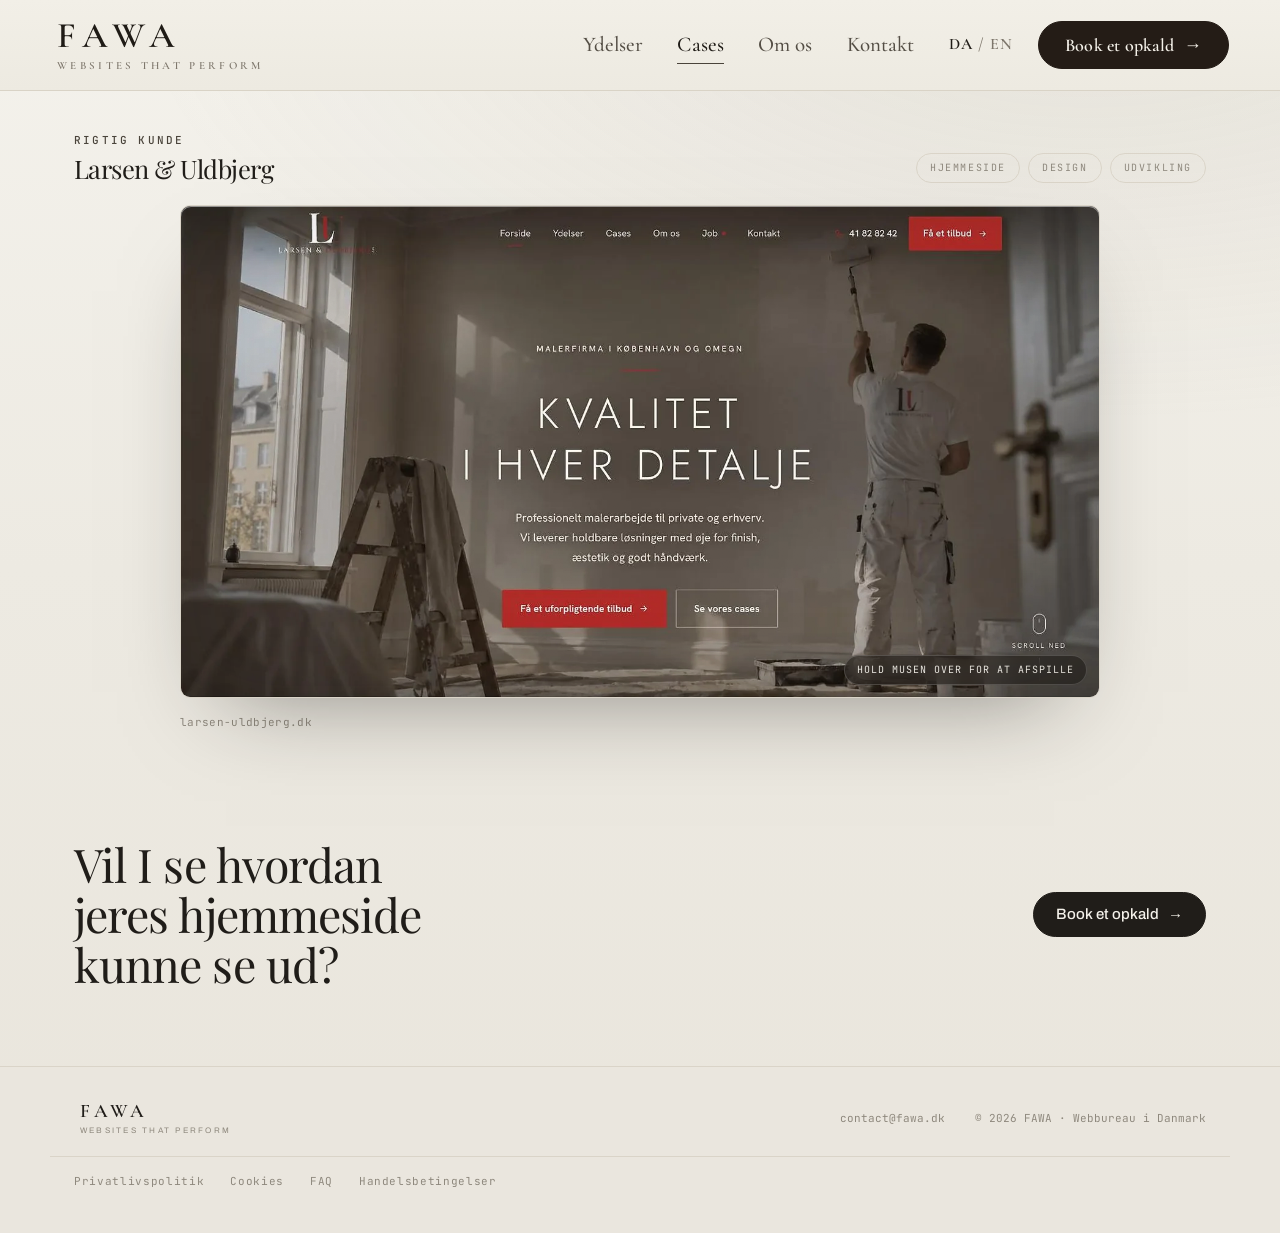
==== commit 98d1a019: "Add files via upload" ====
--- a/cases/index.html
+++ b/cases/index.html
@@ -17,25 +17,27 @@
 })();
 </script>
 <title>Cases · FAWA</title>
-<meta name="description" content="Larsen &amp; Uldbjerg: fra tom side til ny hjemmeside. Se før og efter, og se hele hjemmesiden blive bygget op.">
+<meta name="description" content="Larsen &amp; Uldbjerg: fra tom side til ny hjemmeside. Hold musen over og se hele hjemmesiden, side for side.">
 <meta name="theme-color" content="#2E251F">
 <link rel="canonical" href="https://fawa.dk/cases/">
-<link rel="icon" href="../assets/favicon.svg">
-<link rel="apple-touch-icon" href="../assets/favicon.svg">
+<link rel="icon" href="../assets/favicon.ico" sizes="48x48">
+<link rel="icon" href="../assets/favicon-192.png" type="image/png" sizes="192x192">
+<link rel="icon" href="../assets/favicon-512.png" type="image/png" sizes="512x512">
+<link rel="apple-touch-icon" href="../assets/apple-touch-icon.png">
 <meta property="og:type" content="website">
 <meta property="og:site_name" content="FAWA">
 <meta property="og:locale" content="da_DK">
 <meta property="og:locale:alternate" content="en_GB">
 <meta property="og:url" content="https://fawa.dk/cases/">
 <meta property="og:title" content="Cases · FAWA">
-<meta property="og:description" content="Larsen &amp; Uldbjerg: fra tom side til ny hjemmeside. Se før og efter, og se hele hjemmesiden blive bygget op.">
+<meta property="og:description" content="Larsen &amp; Uldbjerg: fra tom side til ny hjemmeside. Hold musen over og se hele hjemmesiden, side for side.">
 <meta property="og:image" content="https://fawa.dk/og.jpg">
 <meta property="og:image:width" content="1200">
 <meta property="og:image:height" content="630">
 <meta property="og:image:alt" content="FAWA · hjemmesider der performer">
 <meta name="twitter:card" content="summary_large_image">
 <meta name="twitter:title" content="Cases · FAWA">
-<meta name="twitter:description" content="Larsen &amp; Uldbjerg: fra tom side til ny hjemmeside. Se før og efter, og se hele hjemmesiden blive bygget op.">
+<meta name="twitter:description" content="Larsen &amp; Uldbjerg: fra tom side til ny hjemmeside. Hold musen over og se hele hjemmesiden, side for side.">
 <meta name="twitter:image" content="https://fawa.dk/og.jpg">
 <link rel="preload" href="../assets/fonts/cormorant-garamond-latin-wght-normal.woff2" as="font" type="font/woff2" crossorigin>
 <link rel="preload" href="../assets/fonts/archivo-latin-wght-normal.woff2" as="font" type="font/woff2" crossorigin>
@@ -728,9 +730,23 @@
 .foot-links a{font-family:var(--f-mono);font-size:.6875rem;letter-spacing:.06em;color:var(--ink-3);text-decoration:none}
 .foot-links a:hover{color:var(--ink);text-decoration:underline;text-underline-offset:3px}
 
-.hero-photo .hero-shot{scale:var(--hz,1)}.hero-photo .hero-in{translate:0 var(--hy,0px);opacity:var(--ho,1)}.hero-screen{position:absolute;left:0;top:0;width:1000px;height:700px;transform-origin:0 0;z-index:0;pointer-events:none;opacity:0;transition:opacity .45s ease}.hero-screen.on{opacity:1}.scr-win{position:absolute;inset:0;overflow:hidden;border-radius:9px/7px;background:#17120F}.scr-page{display:block;width:100%;height:auto;filter:brightness(.95) contrast(1.03);animation:scrPan 110s linear infinite}@keyframes scrPan{0%,1.2%{transform:translateY(0)}1.2%,63%{animation-timing-function:cubic-bezier(.4,0,.5,1)}63%,70%{transform:translateY(calc(700px - 100%))}87%,100%{transform:translateY(0)}}@media(max-width:1000px){.hero-screen{display:none}}@media(prefers-reduced-motion:reduce){.scr-page{animation:none}}.hero-scrim{position:absolute;inset:0;z-index:0;pointer-events:none;background:linear-gradient(90deg,rgba(28,21,15,.58) 0%,rgba(28,21,15,.40) 26%,rgba(28,21,15,.10) 44%,rgba(28,21,15,0) 53%),linear-gradient(180deg,rgba(28,21,15,.30) 0%,rgba(28,21,15,0) 26%,rgba(28,21,15,0) 80%,rgba(28,21,15,.32) 100%)}.hero-warm{position:absolute;inset:0;z-index:1;pointer-events:none;background:linear-gradient(104deg,rgba(255,198,126,.05) 8%,rgba(255,196,120,.12) 34%,rgba(255,186,110,.04) 48%,rgba(255,186,110,0) 56%),radial-gradient(40% 46% at 30% 10%,rgba(255,210,150,.10),rgba(255,210,150,0) 72%)}.hero-photo .hero-shot{filter:none}.hero-grain{position:absolute;inset:0;z-index:1;pointer-events:none;opacity:.05;background-image:url("data:image/svg+xml,%3Csvg xmlns='http://www.w3.org/2000/svg' width='160' height='160'%3E%3Cfilter id='n'%3E%3CfeTurbulence type='fractalNoise' baseFrequency='.85' numOctaves='2' stitchTiles='stitch'/%3E%3C/filter%3E%3Crect width='160' height='160' filter='url(%23n)' opacity='.55'/%3E%3C/svg%3E");background-size:150px 150px}.hero-cta .btn{transition:transform .55s cubic-bezier(.22,1,.36,1),background .3s ease,color .3s ease,border-color .3s ease}.hero-cta .btn .ar{transition:transform .6s cubic-bezier(.22,1,.36,1)}@media(prefers-reduced-motion:reduce){.hero-light,.hero-grain{display:none}.hero-photo .hero-shot,.hero-photo .hero-in{transform:none;scale:1;translate:none;opacity:1;transition:none}}</style>
-
-<script>window.__PAGE__="cases";window.__META__={"forside": {"da": ["FAWA · Hjemmesider der performer", "FAWA optimerer eksisterende hjemmesider, så de bliver hurtigere, tydeligere og konverterer bedre. Design, struktur og tekst med udgangspunkt i, hvad der skaber kunder."], "en": ["FAWA · Websites that perform", "FAWA optimises existing websites so they load faster, read clearer and convert better. Design, structure and copy built around what actually brings in customers."]}, "ydelser": {"da": ["Ydelser og priser · FAWA", "Fast pris, aftalt inden vi går i gang. Vi optimerer den hjemmeside I har · prisen afhænger alene af hvor mange sider hjemmesiden har. Fra 4.995 kr."], "en": ["Services and prices · FAWA", "A fixed price, agreed before we start. We optimise the website you already have · the price depends only on how many pages it has. From 4,995 DKK."]}, "cases": {"da": ["Cases · FAWA", "Larsen & Uldbjerg: fra tom side til ny hjemmeside. Se før og efter, og se hele hjemmesiden blive bygget op."], "en": ["Cases · FAWA", "Larsen & Uldbjerg: from an empty page to a new website. See before and after, and watch the whole site being built."]}, "om": {"da": ["Om FAWA: to faste ansigter fra start til levering", "FAWA er et dansk webbureau drevet af Melissa og Sofia. Ingen projektledere eller underleverandører. I taler med de samme to mennesker hele vejen."], "en": ["About FAWA: two people, start to delivery", "FAWA is a Danish web studio run by Melissa and Sofia. No project managers or subcontractors. You talk to the same two people throughout."]}, "kontakt": {"da": ["Kontakt FAWA", "Skriv til os, så finder vi et tidspunkt til et kort opkald. Vi kigger på jeres hjemmeside inden, så vi har noget konkret at tale om. I forpligter jer ikke til noget."], "en": ["Contact FAWA", "Write to us and we'll find a time for a short call. We look at your website beforehand, so we have something concrete to talk about. You commit to nothing."]}, "privatliv": {"da": ["Privatlivspolitik · FAWA", "Sådan indsamler, bruger, opbevarer og beskytter FAWA personoplysninger på fawa.dk."], "en": ["Privacy policy · FAWA", "How FAWA collects, uses, stores and protects personal data on fawa.dk."]}, "cookies": {"da": ["Cookiepolitik · FAWA", "fawa.dk sætter ingen cookies og bruger hverken statistik eller markedsføring. Se den fulde oversigt over lagring på siden."], "en": ["Cookie policy · FAWA", "fawa.dk sets no cookies and uses neither analytics nor marketing. See the full overview of storage on the site."]}, "faq": {"da": ["Ofte stillede spørgsmål · FAWA", "Svar på de spørgsmål virksomheder typisk har om optimering og redesign af deres eksisterende hjemmeside."], "en": ["Frequently asked questions · FAWA", "Answers to the questions companies usually have about optimising and redesigning an existing website."]}, "vilkaar": {"da": ["Handelsbetingelser · FAWA", "FAWAs handelsbetingelser for erhvervskunder om optimering og redesign af eksisterende hjemmesider."], "en": ["Terms of business · FAWA", "FAWA's terms of business for business customers on optimising and redesigning existing websites."]}};</script>
+.hero-photo .hero-shot{scale:var(--hz,1)}.hero-photo .hero-in{translate:0 var(--hy,0px);opacity:var(--ho,1)}.hero-screen{position:absolute;left:0;top:0;width:1000px;height:700px;transform-origin:0 0;z-index:0;pointer-events:none;opacity:0;transition:opacity .45s ease}.hero-screen.on{opacity:1}.scr-win{position:absolute;inset:0;overflow:hidden;border-radius:9px/7px;background:#17120F}.scr-page{display:block;width:100%;height:auto;filter:brightness(.95) contrast(1.03);animation:scrPan 110s linear infinite}@keyframes scrPan{0%,1.2%{transform:translateY(0)}1.2%,63%{animation-timing-function:cubic-bezier(.4,0,.5,1)}63%,70%{transform:translateY(calc(700px - 100%))}87%,100%{transform:translateY(0)}}@media(max-width:1000px){.hero-screen{display:none}}@media(prefers-reduced-motion:reduce){.scr-page{animation:none}}.hero-scrim{position:absolute;inset:0;z-index:0;pointer-events:none;background:linear-gradient(90deg,rgba(28,21,15,.58) 0%,rgba(28,21,15,.40) 26%,rgba(28,21,15,.10) 44%,rgba(28,21,15,0) 53%),linear-gradient(180deg,rgba(28,21,15,.30) 0%,rgba(28,21,15,0) 26%,rgba(28,21,15,0) 80%,rgba(28,21,15,.32) 100%)}.hero-warm{position:absolute;inset:0;z-index:1;pointer-events:none;background:linear-gradient(104deg,rgba(255,198,126,.05) 8%,rgba(255,196,120,.12) 34%,rgba(255,186,110,.04) 48%,rgba(255,186,110,0) 56%),radial-gradient(40% 46% at 30% 10%,rgba(255,210,150,.10),rgba(255,210,150,0) 72%)}.hero-photo .hero-shot{filter:none}.hero-grain{position:absolute;inset:0;z-index:1;pointer-events:none;opacity:.05;background-image:url("data:image/svg+xml,%3Csvg xmlns='http://www.w3.org/2000/svg' width='160' height='160'%3E%3Cfilter id='n'%3E%3CfeTurbulence type='fractalNoise' baseFrequency='.85' numOctaves='2' stitchTiles='stitch'/%3E%3C/filter%3E%3Crect width='160' height='160' filter='url(%23n)' opacity='.55'/%3E%3C/svg%3E");background-size:150px 150px}.hero-cta .btn{transition:transform .55s cubic-bezier(.22,1,.36,1),background .3s ease,color .3s ease,border-color .3s ease}.hero-cta .btn .ar{transition:transform .6s cubic-bezier(.22,1,.36,1)}@media(prefers-reduced-motion:reduce){.hero-light,.hero-grain{display:none}.hero-photo .hero-shot,.hero-photo .hero-in{transform:none;scale:1;translate:none;opacity:1;transition:none}}
+/* Mens videoen koerer, traeder resten af siden tilbage, saa den er i fokus. */
+header,#page-cases > .case-top,#page-cases > .band,footer{transition:filter .45s ease,opacity .45s ease}
+.reel-on header,.reel-on #page-cases > .case-top,.reel-on #page-cases > .band,.reel-on footer{filter:blur(6px);opacity:.4}
+@media(prefers-reduced-motion:reduce){.reel-on header,.reel-on #page-cases > .case-top,.reel-on #page-cases > .band,.reel-on footer{filter:none;opacity:.55}}
+
+/* Underlinje i CTA-baandet, samme skrift og stoerrelse som trin-overskrifterne. */
+.band-sub{margin:14px 0 0;max-width:40ch;font-family:var(--f-display);font-weight:400;font-size:1.3rem;line-height:1.3;letter-spacing:-.01em;color:var(--ink-2)}
+@media(max-width:560px){.band-sub{font-size:1.15rem;margin-top:11px}}
+
+/* Forsiden staar lidt taettere end de oevrige sider. */
+#page-forside .section{padding-block:clamp(44px,5.4vw,72px)}
+#page-forside .band{padding-block:clamp(40px,4.6vw,62px)}
+#page-forside .sec-head{margin-bottom:clamp(24px,3.2vw,38px)}
+</style>
+
+<script>window.__PAGE__="cases";window.__META__={"forside": {"da": ["FAWA · Hjemmesider der performer", "FAWA optimerer eksisterende hjemmesider, så de bliver hurtigere, tydeligere og konverterer bedre. Design, struktur og tekst med udgangspunkt i, hvad der skaber kunder."], "en": ["FAWA · Websites that perform", "FAWA optimises existing websites so they load faster, read clearer and convert better. Design, structure and copy built around what actually brings in customers."]}, "ydelser": {"da": ["Ydelser og priser · FAWA", "Fast pris, aftalt inden vi går i gang. Vi optimerer den hjemmeside I har · prisen afhænger alene af hvor mange sider hjemmesiden har. Fra 4.995 kr."], "en": ["Services and prices · FAWA", "A fixed price, agreed before we start. We optimise the website you already have · the price depends only on how many pages it has. From 4,995 DKK."]}, "cases": {"da": ["Cases · FAWA", "Larsen & Uldbjerg: fra tom side til ny hjemmeside. Hold musen over og se hele hjemmesiden, side for side."], "en": ["Cases · FAWA", "Larsen & Uldbjerg: from an empty page to a new website. Hover to see the whole site, page by page."]}, "om": {"da": ["Om FAWA: to faste ansigter fra start til levering", "FAWA er et dansk webbureau drevet af Melissa og Sofia. Ingen projektledere eller underleverandører. I taler med de samme to mennesker hele vejen."], "en": ["About FAWA: two people, start to delivery", "FAWA is a Danish web studio run by Melissa and Sofia. No project managers or subcontractors. You talk to the same two people throughout."]}, "kontakt": {"da": ["Kontakt FAWA", "Skriv til os, så finder vi et tidspunkt til et kort opkald. Vi kigger på jeres hjemmeside inden, så vi har noget konkret at tale om. I forpligter jer ikke til noget."], "en": ["Contact FAWA", "Write to us and we'll find a time for a short call. We look at your website beforehand, so we have something concrete to talk about. You commit to nothing."]}, "privatliv": {"da": ["Privatlivspolitik · FAWA", "Sådan indsamler, bruger, opbevarer og beskytter FAWA personoplysninger på fawa.dk."], "en": ["Privacy policy · FAWA", "How FAWA collects, uses, stores and protects personal data on fawa.dk."]}, "cookies": {"da": ["Cookiepolitik · FAWA", "fawa.dk sætter ingen cookies og bruger hverken statistik eller markedsføring. Se den fulde oversigt over lagring på siden."], "en": ["Cookie policy · FAWA", "fawa.dk sets no cookies and uses neither analytics nor marketing. See the full overview of storage on the site."]}, "faq": {"da": ["Ofte stillede spørgsmål · FAWA", "Svar på de spørgsmål virksomheder typisk har om optimering og redesign af deres eksisterende hjemmeside."], "en": ["Frequently asked questions · FAWA", "Answers to the questions companies usually have about optimising and redesigning an existing website."]}, "vilkaar": {"da": ["Handelsbetingelser · FAWA", "FAWAs handelsbetingelser for erhvervskunder om optimering og redesign af eksisterende hjemmesider."], "en": ["Terms of business · FAWA", "FAWA's terms of business for business customers on optimising and redesigning existing websites."]}};</script>
 </head>
 <body>
 <div id="app" data-mode="dark">
@@ -847,7 +863,10 @@
 
   <section class="band tone-5 on-light">
     <div class="wrap band-in">
-      <h2 data-i18n="band.h">Skal vi kigge på jeres hjemmeside sammen?</h2>
+      <div class="band-copy">
+        <h2 data-i18n="band.h">Skal vi kigge på jeres hjemmeside sammen?</h2>
+        <p class="band-sub" data-i18n="band.sub">Book et uforpligtende opkald</p>
+      </div>
       <button class="btn" data-go="kontakt"><span data-i18n="cta.free">Book et opkald</span> <span class="ar">→</span></button>
     </div>
   </section>
@@ -951,7 +970,10 @@
 
   <section class="band">
     <div class="wrap band-in">
-      <h2 data-i18n="band.h">Skal vi kigge på jeres hjemmeside sammen?</h2>
+      <div class="band-copy">
+        <h2 data-i18n="band.h">Skal vi kigge på jeres hjemmeside sammen?</h2>
+        <p class="band-sub" data-i18n="band.sub">Book et uforpligtende opkald</p>
+      </div>
       <button class="btn" data-go="kontakt"><span data-i18n="cta.free">Book et opkald</span> <span class="ar">→</span></button>
     </div>
   </section>
@@ -979,8 +1001,7 @@
       <div class="reel" data-reel>
         <div class="reel-screen">
           <div class="reel-view">
-            <div class="reel-shot" data-url="larsen-uldbjerg.dk"><img decoding="async" src="../assets/img/lu-foer.webp" alt="Vedligeholdelsessiden, der lå bag domænet før"></div>
-            <div class="reel-shot is-on has-build" data-url="larsen-uldbjerg.dk"><img decoding="async" src="../assets/img/lu-reel-1.webp" alt="Forsiden på den nye hjemmeside"><span class="build" aria-hidden="true"><img class="bl b1" decoding="async" src="../assets/img/lu-lag-1.webp" alt=""><img class="bl b2" decoding="async" src="../assets/img/lu-lag-2.webp" alt=""><img class="bl b3" decoding="async" src="../assets/img/lu-lag-3.webp" alt=""></span></div>
+                        <div class="reel-shot is-on" data-url="larsen-uldbjerg.dk"><img decoding="async" src="../assets/img/lu-reel-1.webp" alt="Forsiden på den nye hjemmeside"></div>
             <div class="reel-shot" data-url="larsen-uldbjerg.dk/ydelser"><img decoding="async" loading="lazy" src="../assets/img/lu-reel-2.webp" alt="Ydelsessiden med de fem områder, firmaet maler"></div>
             <div class="reel-shot" data-url="larsen-uldbjerg.dk/cases"><img decoding="async" loading="lazy" src="../assets/img/lu-reel-3.webp" alt="Cases-siden med før og efter fra fem rum"></div>
             <div class="reel-shot" data-url="larsen-uldbjerg.dk/om-os"><img decoding="async" loading="lazy" src="../assets/img/lu-reel-4.webp" alt="Om os-siden med historien og de tre malere bag"></div>
@@ -990,36 +1011,15 @@
               <div class="dev dev-t"><img decoding="async" loading="lazy" src="../assets/img/lu-tablet.webp" alt="Forsiden på tablet"></div>
               <div class="dev dev-m"><img decoding="async" loading="lazy" src="../assets/img/lu-mobil.webp" alt="Forsiden på telefon"></div>
             </div>
-            <span class="reel-sweep" data-reel-scan aria-hidden="true"></span>
             <span class="reel-grain" aria-hidden="true"></span>
           </div>
           <p class="reel-hint" data-i18n="lu.hint">Hold musen over for at afspille</p>
         </div>
         <div class="reel-rail">
-          <ol class="reel-steps">
-            <li><button type="button" data-reel-go="0"><span data-i18n="lu.s0">Før</span></button></li>
-            <li class="is-live"><button type="button" data-reel-go="1"><span data-i18n="lu.s1">Forside</span></button></li>
-            <li><button type="button" data-reel-go="2"><span data-i18n="lu.s2">Ydelser</span></button></li>
-            <li><button type="button" data-reel-go="3"><span data-i18n="lu.s3">Cases</span></button></li>
-            <li><button type="button" data-reel-go="4"><span data-i18n="lu.s4">Om os</span></button></li>
-            <li><button type="button" data-reel-go="5"><span data-i18n="lu.s5">Job</span></button></li>
-            <li><button type="button" data-reel-go="6"><span data-i18n="lu.s6">Enheder</span></button></li>
-          </ol>
-          <span class="reel-prog"><i data-reel-bar></i></span>
+          
           <span class="reel-url" data-reel-url>larsen-uldbjerg.dk</span>
         </div>
       </div>
-    </div>
-  </section>
-
-  <section class="section facts-sec">
-    <div class="wrap">
-      <ol class="facts">
-        <li><span class="n">01</span><h2 data-i18n="lu.f1">Hjemmeside fra bunden</h2></li>
-        <li><span class="n">02</span><h2 data-i18n="lu.f2">Seks sider</h2></li>
-        <li><span class="n">03</span><h2 data-i18n="lu.f3">Tydelig vej til tilbud</h2></li>
-      </ol>
-      <p class="note" data-i18n="lu.note">Billederne er vist med kundens tilladelse.</p>
     </div>
   </section>
 
@@ -1063,7 +1063,10 @@
 
   <section class="band">
     <div class="wrap band-in">
-      <h2 data-i18n="band.h">Skal vi kigge på jeres hjemmeside sammen?</h2>
+      <div class="band-copy">
+        <h2 data-i18n="band.h">Skal vi kigge på jeres hjemmeside sammen?</h2>
+        <p class="band-sub" data-i18n="band.sub">Book et uforpligtende opkald</p>
+      </div>
       <button class="btn" data-go="kontakt"><span data-i18n="cta.free">Book et opkald</span> <span class="ar">→</span></button>
     </div>
   </section>
@@ -1633,6 +1636,9 @@
 };
 for (var kCase in EN_CASE) EN[kCase] = EN_CASE[kCase];
 
+var EN_BAND = { "band.sub": "Book a call with no obligation" };
+for (var kBand in EN_BAND) EN[kBand] = EN_BAND[kBand];
+
 var DA = {};
 document.querySelectorAll("[data-i18n]").forEach(function(el){ DA[el.dataset.i18n] = el.innerHTML; });
 document.querySelectorAll("[data-i18n-ph]").forEach(function(el){ DA["ph:"+el.dataset.i18nPh] = el.getAttribute("placeholder"); });
@@ -1736,6 +1742,10 @@
   document.getElementById("burger").setAttribute("aria-expanded","false");
   if (push !== false) { try { history.pushState({page:name}, "", PATHS[name]); } catch (e) {} }
   window.scrollTo({ top: 0, behavior: push === false ? "auto" : "smooth" });
+  if (name === "forside" && window.__placeScreen) {
+    window.__placeScreen();
+    requestAnimationFrame(function(){ window.__placeScreen(); });
+  }
   CURPAGE = name; applyMeta();
   setTimeout(function(){ if (window.__reveal) window.__reveal(); }, 80);
 }
@@ -1889,6 +1899,10 @@
     box.classList.add("on");
   }
 
+  /* Forsiden kan vaere skjult, naar siden indlaeses (hvis man lander paa en
+     underside). Saa kan skaermen ikke maales op, og place() giver op. Derfor
+     kan den koeres igen, hver gang forsiden bliver vist. */
+  window.__placeScreen = place;
   var t = 0;
   window.addEventListener("resize", function(){ clearTimeout(t); t = setTimeout(place, 120); }, { passive: true });
   place();
@@ -1948,11 +1962,10 @@
   var shots = [].slice.call(reel.querySelectorAll(".reel-shot"));
   var steps = [].slice.call(reel.querySelectorAll(".reel-steps li"));
   var urlEl = reel.querySelector("[data-reel-url]");
-  var sweep = reel.querySelector("[data-reel-scan]");
   var bar   = reel.querySelector("[data-reel-bar]");
   if (shots.length < 2) return;
 
-  var IDLE = 1, TOP_PAUSE = 1500, END_PAUSE = 320;
+  var IDLE = 0, TOP_PAUSE = 1500, END_PAUSE = 320;
   var slow = window.matchMedia && window.matchMedia("(prefers-reduced-motion: reduce)").matches;
   var cur = IDLE, timer = null, active = false;
 
@@ -1962,7 +1975,8 @@
     var im = img(i);
     return im ? im.offsetHeight - view.clientHeight : 0;
   }
-  function topPause(i){ return shots[i].classList.contains("has-build") ? 3550 : TOP_PAUSE; }
+  /* Forsiden skal begynde at rulle naesten med det samme, naar musen er over. */
+  function topPause(i){ return i === 0 ? 320 : TOP_PAUSE; }
   function scrollMs(i){
     var o = Math.max(0, over(i));
     if (o <= 8) return 0;
@@ -1970,7 +1984,6 @@
   }
   function dur(i){
     if (isDev(i)) return 3600;
-    if (i === 0) return 1700;
     var sc = scrollMs(i);
     return sc ? topPause(i) + sc + END_PAUSE : 2600;
   }
@@ -2003,13 +2016,6 @@
     if (slow) { bar.style.width = "100%"; return; }
     bar.style.transition = "width " + ms + "ms linear";
     bar.style.width = "100%";
-  }
-
-  function flash(){
-    if (!sweep || slow) return;
-    sweep.classList.remove("go");
-    void sweep.offsetWidth;
-    sweep.classList.add("go");
   }
 
   var outTimer = null;
@@ -2027,7 +2033,6 @@
   }
 
   function show(i, run){
-    if (i !== cur && i <= 1) flash();
     cur = i;
     paint(i);
     shots.forEach(function(sh,k){ if (k!==i && !sh.classList.contains("is-out")) rest(k); });
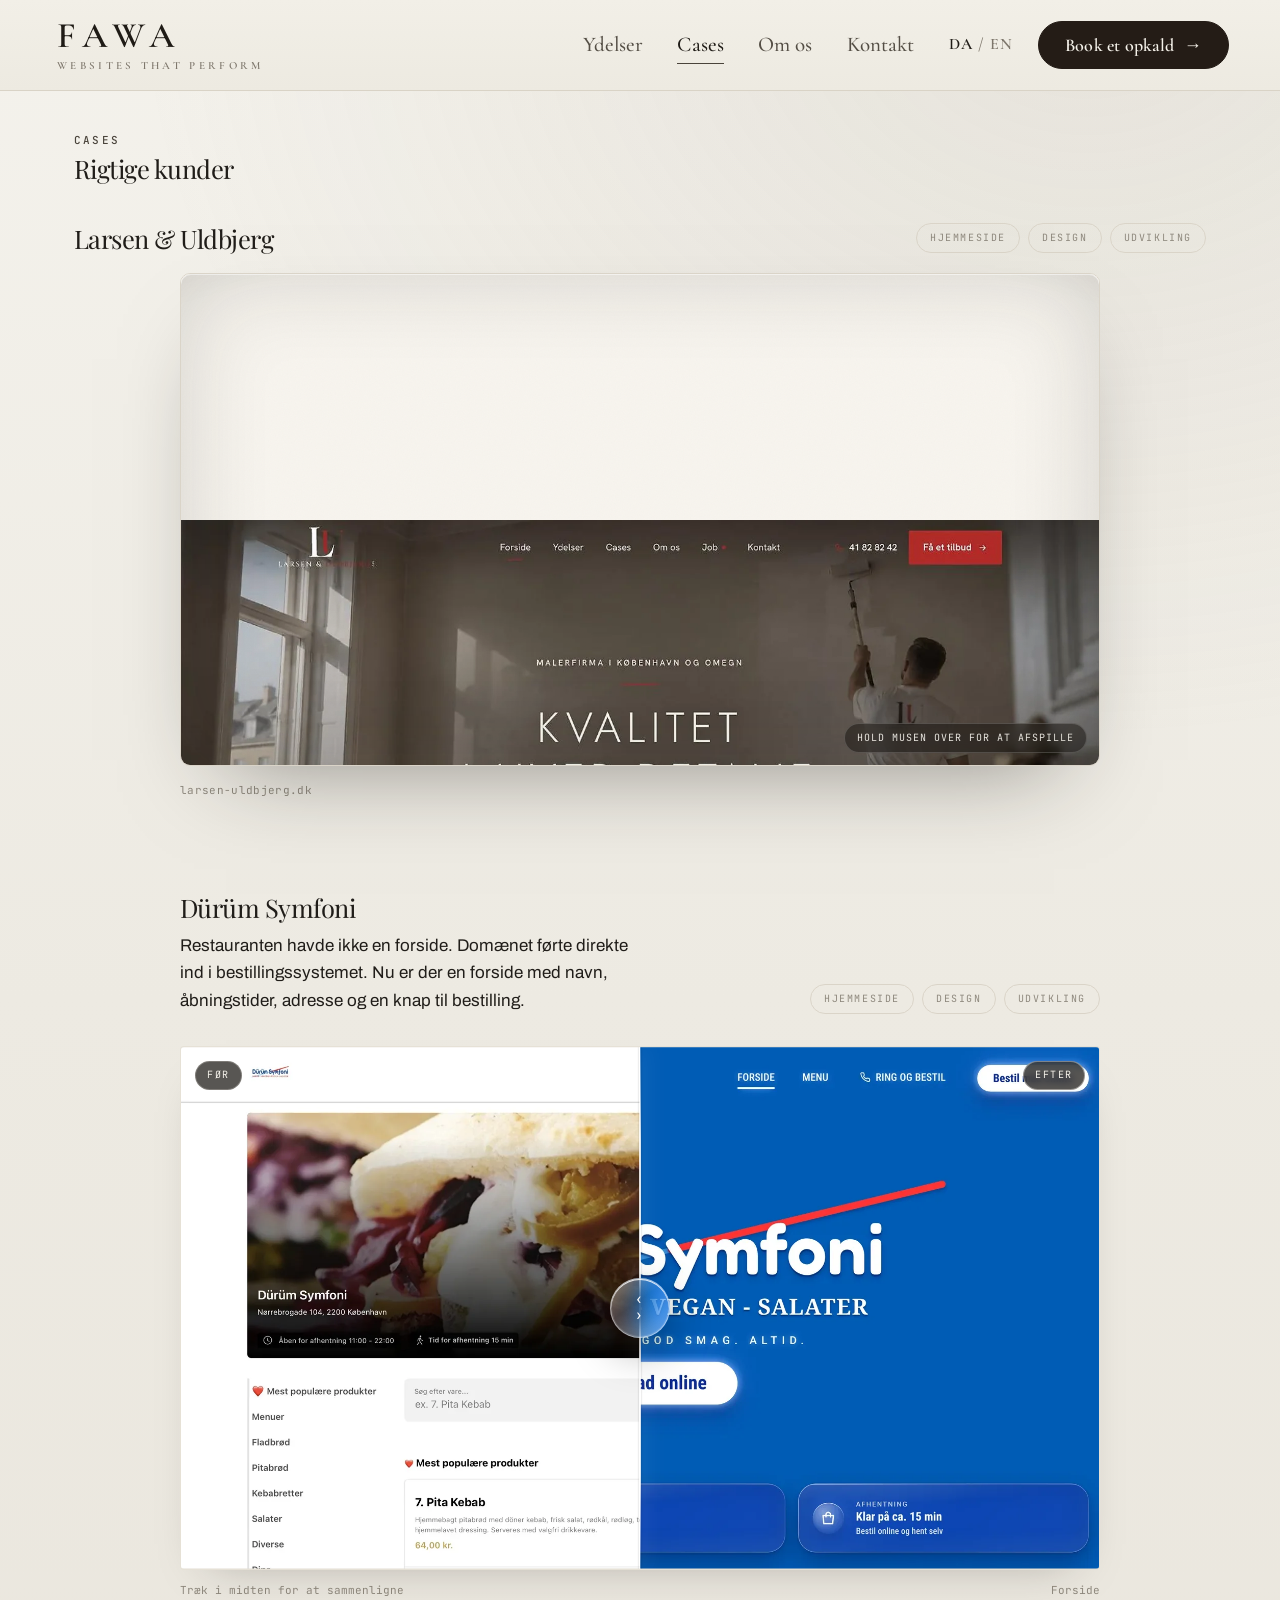
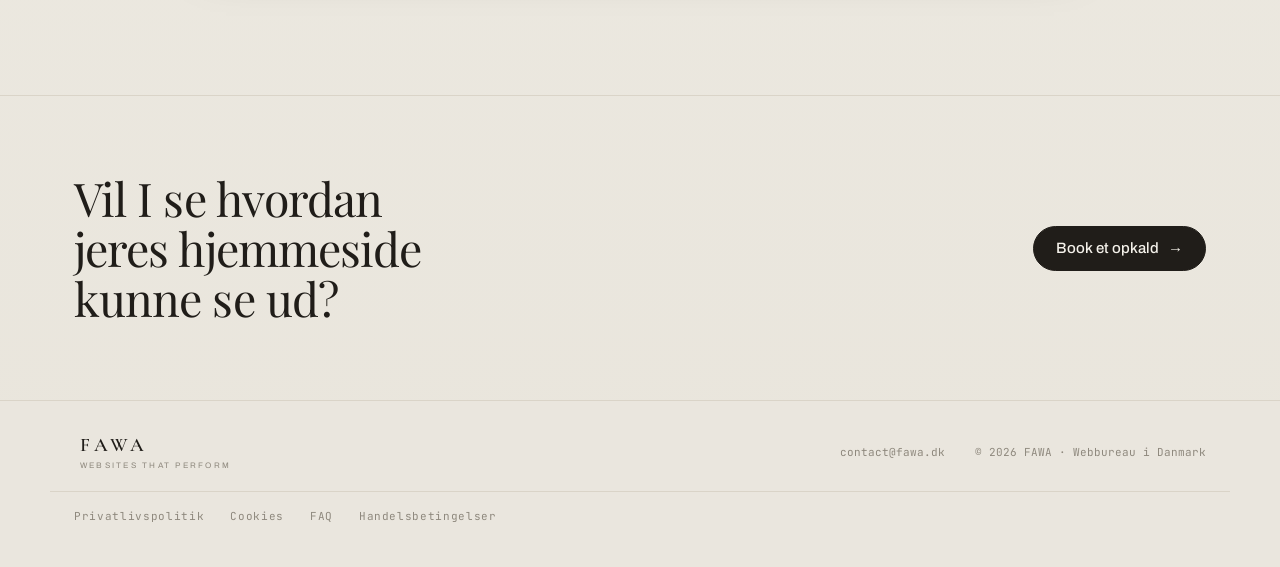
==== commit cc1e7c7f: "Add files via upload" ====
--- a/cases/index.html
+++ b/cases/index.html
@@ -732,9 +732,9 @@
 
 .hero-photo .hero-shot{scale:var(--hz,1)}.hero-photo .hero-in{translate:0 var(--hy,0px);opacity:var(--ho,1)}.hero-screen{position:absolute;left:0;top:0;width:1000px;height:700px;transform-origin:0 0;z-index:0;pointer-events:none;opacity:0;transition:opacity .45s ease}.hero-screen.on{opacity:1}.scr-win{position:absolute;inset:0;overflow:hidden;border-radius:9px/7px;background:#17120F}.scr-page{display:block;width:100%;height:auto;filter:brightness(.95) contrast(1.03);animation:scrPan 110s linear infinite}@keyframes scrPan{0%,1.2%{transform:translateY(0)}1.2%,63%{animation-timing-function:cubic-bezier(.4,0,.5,1)}63%,70%{transform:translateY(calc(700px - 100%))}87%,100%{transform:translateY(0)}}@media(max-width:1000px){.hero-screen{display:none}}@media(prefers-reduced-motion:reduce){.scr-page{animation:none}}.hero-scrim{position:absolute;inset:0;z-index:0;pointer-events:none;background:linear-gradient(90deg,rgba(28,21,15,.58) 0%,rgba(28,21,15,.40) 26%,rgba(28,21,15,.10) 44%,rgba(28,21,15,0) 53%),linear-gradient(180deg,rgba(28,21,15,.30) 0%,rgba(28,21,15,0) 26%,rgba(28,21,15,0) 80%,rgba(28,21,15,.32) 100%)}.hero-warm{position:absolute;inset:0;z-index:1;pointer-events:none;background:linear-gradient(104deg,rgba(255,198,126,.05) 8%,rgba(255,196,120,.12) 34%,rgba(255,186,110,.04) 48%,rgba(255,186,110,0) 56%),radial-gradient(40% 46% at 30% 10%,rgba(255,210,150,.10),rgba(255,210,150,0) 72%)}.hero-photo .hero-shot{filter:none}.hero-grain{position:absolute;inset:0;z-index:1;pointer-events:none;opacity:.05;background-image:url("data:image/svg+xml,%3Csvg xmlns='http://www.w3.org/2000/svg' width='160' height='160'%3E%3Cfilter id='n'%3E%3CfeTurbulence type='fractalNoise' baseFrequency='.85' numOctaves='2' stitchTiles='stitch'/%3E%3C/filter%3E%3Crect width='160' height='160' filter='url(%23n)' opacity='.55'/%3E%3C/svg%3E");background-size:150px 150px}.hero-cta .btn{transition:transform .55s cubic-bezier(.22,1,.36,1),background .3s ease,color .3s ease,border-color .3s ease}.hero-cta .btn .ar{transition:transform .6s cubic-bezier(.22,1,.36,1)}@media(prefers-reduced-motion:reduce){.hero-light,.hero-grain{display:none}.hero-photo .hero-shot,.hero-photo .hero-in{transform:none;scale:1;translate:none;opacity:1;transition:none}}
 /* Mens videoen koerer, traeder resten af siden tilbage, saa den er i fokus. */
-header,#page-cases > .case-top,#page-cases > .band,footer{transition:filter .45s ease,opacity .45s ease}
-.reel-on header,.reel-on #page-cases > .case-top,.reel-on #page-cases > .band,.reel-on footer{filter:blur(6px);opacity:.4}
-@media(prefers-reduced-motion:reduce){.reel-on header,.reel-on #page-cases > .case-top,.reel-on #page-cases > .band,.reel-on footer{filter:none;opacity:.55}}
+header,#page-cases > .case-top,#page-cases > .case-sub,#page-cases > .ds-sec,#page-cases > .band,footer{transition:filter .45s ease,opacity .45s ease}
+.reel-on header,.reel-on #page-cases > .case-top,.reel-on #page-cases > .case-sub,.reel-on #page-cases > .ds-sec,.reel-on #page-cases > .band,.reel-on footer{filter:blur(6px);opacity:.4}
+@media(prefers-reduced-motion:reduce){.reel-on header,.reel-on #page-cases > .case-top,.reel-on #page-cases > .case-sub,.reel-on #page-cases > .ds-sec,.reel-on #page-cases > .band,.reel-on footer{filter:none;opacity:.55}}
 
 /* Underlinje i CTA-baandet, samme skrift og stoerrelse som trin-overskrifterne. */
 .band-sub{margin:14px 0 0;max-width:40ch;font-family:var(--f-display);font-weight:400;font-size:1.3rem;line-height:1.3;letter-spacing:-.01em;color:var(--ink-2)}
@@ -744,7 +744,7 @@
 #page-forside .section{padding-block:clamp(44px,5.4vw,72px)}
 #page-forside .band{padding-block:clamp(40px,4.6vw,62px)}
 #page-forside .sec-head{margin-bottom:clamp(24px,3.2vw,38px)}
-</style>
+#page-cases .case-sub{padding-top:clamp(10px,1.4vw,18px);padding-bottom:clamp(12px,1.8vw,20px)}#page-cases .case-head h2{margin:0}#page-cases .ds-sec{padding-top:clamp(40px,5vw,72px)}#page-cases .ds-head{align-items:flex-end;margin-bottom:clamp(20px,2.6vw,32px);max-width:920px;margin-inline:auto}#page-cases .ds-head > div{max-width:46ch}#page-cases .ds-head p{margin:10px 0 0}#page-cases .ba{max-width:920px;margin-inline:auto}</style>
 
 <script>window.__PAGE__="cases";window.__META__={"forside": {"da": ["FAWA · Hjemmesider der performer", "FAWA optimerer eksisterende hjemmesider, så de bliver hurtigere, tydeligere og konverterer bedre. Design, struktur og tekst med udgangspunkt i, hvad der skaber kunder."], "en": ["FAWA · Websites that perform", "FAWA optimises existing websites so they load faster, read clearer and convert better. Design, structure and copy built around what actually brings in customers."]}, "ydelser": {"da": ["Ydelser og priser · FAWA", "Fast pris, aftalt inden vi går i gang. Vi optimerer den hjemmeside I har · prisen afhænger alene af hvor mange sider hjemmesiden har. Fra 4.995 kr."], "en": ["Services and prices · FAWA", "A fixed price, agreed before we start. We optimise the website you already have · the price depends only on how many pages it has. From 4,995 DKK."]}, "cases": {"da": ["Cases · FAWA", "Larsen & Uldbjerg: fra tom side til ny hjemmeside. Hold musen over og se hele hjemmesiden, side for side."], "en": ["Cases · FAWA", "Larsen & Uldbjerg: from an empty page to a new website. Hover to see the whole site, page by page."]}, "om": {"da": ["Om FAWA: to faste ansigter fra start til levering", "FAWA er et dansk webbureau drevet af Melissa og Sofia. Ingen projektledere eller underleverandører. I taler med de samme to mennesker hele vejen."], "en": ["About FAWA: two people, start to delivery", "FAWA is a Danish web studio run by Melissa and Sofia. No project managers or subcontractors. You talk to the same two people throughout."]}, "kontakt": {"da": ["Kontakt FAWA", "Skriv til os, så finder vi et tidspunkt til et kort opkald. Vi kigger på jeres hjemmeside inden, så vi har noget konkret at tale om. I forpligter jer ikke til noget."], "en": ["Contact FAWA", "Write to us and we'll find a time for a short call. We look at your website beforehand, so we have something concrete to talk about. You commit to nothing."]}, "privatliv": {"da": ["Privatlivspolitik · FAWA", "Sådan indsamler, bruger, opbevarer og beskytter FAWA personoplysninger på fawa.dk."], "en": ["Privacy policy · FAWA", "How FAWA collects, uses, stores and protects personal data on fawa.dk."]}, "cookies": {"da": ["Cookiepolitik · FAWA", "fawa.dk sætter ingen cookies og bruger hverken statistik eller markedsføring. Se den fulde oversigt over lagring på siden."], "en": ["Cookie policy · FAWA", "fawa.dk sets no cookies and uses neither analytics nor marketing. See the full overview of storage on the site."]}, "faq": {"da": ["Ofte stillede spørgsmål · FAWA", "Svar på de spørgsmål virksomheder typisk har om optimering og redesign af deres eksisterende hjemmeside."], "en": ["Frequently asked questions · FAWA", "Answers to the questions companies usually have about optimising and redesigning an existing website."]}, "vilkaar": {"da": ["Handelsbetingelser · FAWA", "FAWAs handelsbetingelser for erhvervskunder om optimering og redesign af eksisterende hjemmesider."], "en": ["Terms of business · FAWA", "FAWA's terms of business for business customers on optimising and redesigning existing websites."]}};</script>
 </head>
@@ -841,7 +841,7 @@
           <span data-i18n="lu.cap">Forside</span>
         </div>
       </div>
-      <p style="margin-top:22px"><button class="link" data-go="cases"><span data-i18n="h.c.link">Se casen</span> <span class="ar">→</span></button></p>
+      <p style="margin-top:22px"><button class="link" data-go="cases"><span data-i18n="h.c.link">Se vores cases</span> <span class="ar">→</span></button></p>
     </div>
   </section>
 
@@ -985,8 +985,16 @@
   <section class="section case-top">
     <div class="wrap case-head">
       <div>
-        <p class="eyebrow" data-i18n="c.eyebrow">Rigtig kunde</p>
-        <h1 data-i18n="lu.h2">Larsen &amp; Uldbjerg</h1>
+        <p class="eyebrow" data-i18n="c.eyebrow">Cases</p>
+        <h1 data-i18n="c.h1">Rigtige kunder</h1>
+      </div>
+    </div>
+  </section>
+
+  <section class="case-sub">
+    <div class="wrap case-head">
+      <div>
+        <h2 data-i18n="lu.h2">Larsen &amp; Uldbjerg</h2>
       </div>
       <ul class="reel-tags">
         <li data-i18n="lu.t1">Hjemmeside</li>
@@ -1022,6 +1030,37 @@
       </div>
     </div>
   </section>
+
+  <section class="section ds-sec">
+    <div class="wrap">
+      <div class="case-head ds-head">
+        <div>
+          <h2 data-i18n="ds.h2">Dürüm Symfoni</h2>
+          <p data-i18n="ds.p">Restauranten havde ikke en forside. Domænet førte direkte ind i bestillingssystemet. Nu er der en forside med navn, åbningstider, adresse og en knap til bestilling.</p>
+        </div>
+        <ul class="reel-tags">
+          <li data-i18n="ds.t1">Hjemmeside</li>
+          <li data-i18n="ds.t2">Design</li>
+          <li data-i18n="ds.t3">Udvikling</li>
+        </ul>
+      </div>
+      <div class="ba rv" data-ba>
+        <div class="ba-stage glass" style="--pos:50%;aspect-ratio:2880/1638">
+          <img class="after-img" decoding="async" loading="lazy" src="../assets/img/ds-efter.webp" alt="Dürüm Symfoni efter: en blå forside med restaurantens navn, åbningstider, adresse og en knap til bestilling">
+          <img class="before-img" decoding="async" loading="lazy" src="../assets/img/ds-foer.webp" alt="Dürüm Symfoni før: domænet førte direkte ind i bestillingssystemet med menuliste og kurv i siden">
+          <span class="ba-tag l" data-i18n="c.before">Før</span>
+          <span class="ba-tag r" data-i18n="c.after">Efter</span>
+          <input class="ba-range" type="range" min="0" max="100" value="50" aria-label="Træk for at sammenligne før og efter">
+          <span class="ba-handle" aria-hidden="true"></span>
+        </div>
+        <div class="ba-cap">
+          <span data-i18n="c.drag">Træk i midten for at sammenligne</span>
+          <span data-i18n="ds.cap">Forside</span>
+        </div>
+      </div>
+    </div>
+  </section>
+
 
   <section class="band">
     <div class="wrap band-in">
@@ -1639,6 +1678,17 @@
 var EN_BAND = { "band.sub": "Book a call with no obligation" };
 for (var kBand in EN_BAND) EN[kBand] = EN_BAND[kBand];
 
+var EN_DS = {
+  "c.eyebrow": "Cases",
+  "c.h1": "Real clients",
+  "h.c.link": "See our cases",
+  "ds.h2": "Dürüm Symfoni",
+  "ds.p": "The restaurant had no front page. The domain led straight into the ordering system. Now there is a front page with the name, opening hours, address and a button to order.",
+  "ds.t1": "Website", "ds.t2": "Design", "ds.t3": "Development",
+  "ds.cap": "Front page"
+};
+for (var kDs in EN_DS) EN[kDs] = EN_DS[kDs];
+
 var DA = {};
 document.querySelectorAll("[data-i18n]").forEach(function(el){ DA[el.dataset.i18n] = el.innerHTML; });
 document.querySelectorAll("[data-i18n-ph]").forEach(function(el){ DA["ph:"+el.dataset.i18nPh] = el.getAttribute("placeholder"); });
